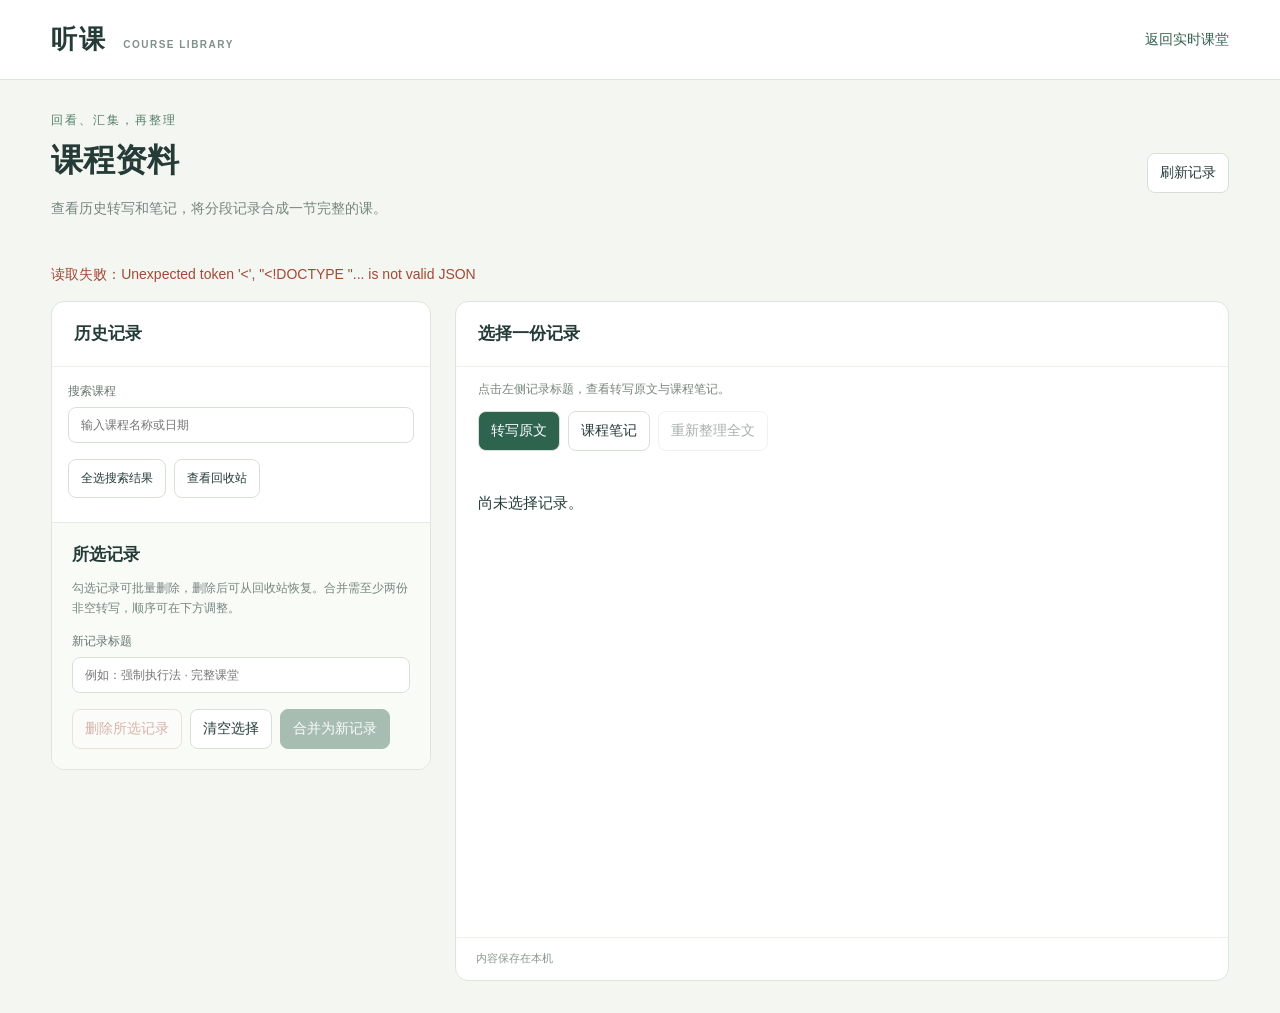
==== static/library.html @ 7feece9e "Initial release: local Chinese classroom transcription and structured notes" ====
<!doctype html>
<html lang="zh-CN"><head><meta charset="utf-8"><meta name="viewport" content="width=device-width,initial-scale=1"><title>课程资料 · 听课</title><link rel="stylesheet" href="/static/style.css"><link rel="stylesheet" href="/static/library.css"></head>
<body><header><div class="brand">听课<span>COURSE LIBRARY</span></div><a class="navlink" href="/">返回实时课堂</a></header>
<main><section class="intro"><div><div class="eyebrow">回看、汇集，再整理</div><h1>课程资料</h1><p>查看历史转写和笔记，将分段记录合成一节完整的课。</p></div><button id="refresh">刷新记录</button></section>
<div id="libraryMessage" role="status" aria-live="polite">正在读取本机记录…</div>
<div class="library-grid"><aside class="panel catalog"><div class="panelhead"><h2 id="listHeading">历史记录</h2><span id="recordCount"></span></div><label class="search">搜索课程<input id="search" type="search" placeholder="输入课程名称或日期"></label><div class="batch-tools"><button id="selectVisible">全选搜索结果</button><button id="trashView">查看回收站</button></div><div id="records" class="record-list"></div>
<section class="merge-box"><h2>所选记录</h2><p id="selectionHint">勾选记录可批量删除，删除后可从回收站恢复。合并需至少两份非空转写，顺序可在下方调整。</p><ol id="selected"></ol><label>新记录标题<input id="mergeTitle" maxlength="200" placeholder="例如：强制执行法 · 完整课堂"></label><div class="merge-actions"><button id="deleteSelected" class="danger" disabled>删除所选记录</button><button id="restoreSelected" hidden disabled>恢复所选记录</button><button id="clearSelection">清空选择</button><button id="merge" class="primary" disabled>合并为新记录</button></div></section></aside>
<article class="panel reader"><div class="panelhead"><h2 id="detailTitle">选择一份记录</h2><a id="download" hidden>导出 Markdown ↗</a></div><p id="detailMeta" class="detail-meta">点击左侧记录标题，查看转写原文与课程笔记。</p><div class="reader-tabs"><button id="transcriptTab" aria-pressed="true">转写原文</button><button id="notesTab" aria-pressed="false">课程笔记</button><button id="rewrite" disabled>重新整理全文</button></div><div id="detailBody" class="panelbody text">尚未选择记录。</div><footer id="detailFooter">内容保存在本机</footer></article></div></main>
<script src="/static/notes-renderer.js"></script><script src="/static/library.js"></script></body></html>
---- static/style.css ----
:root{font-family:"Segoe UI","Microsoft YaHei",sans-serif;color:#253b37;background:#f4f6f2;font-size:14px}*{box-sizing:border-box}body{margin:0}header{height:80px;border-bottom:1px solid #dde4dc;background:#fff;padding:0 4%;display:flex;align-items:center;justify-content:space-between}.brand{font-size:26px;font-weight:750;letter-spacing:2px}.brand span{font-size:10px;letter-spacing:1.5px;margin-left:16px;color:#81908a}.headright{display:flex;gap:18px;align-items:center}.pill{background:#edf2ec;padding:8px 13px;border-radius:30px;font-size:12px}main{max-width:1540px;margin:auto;padding:32px 4%}.intro{display:flex;align-items:center;justify-content:space-between;margin-bottom:28px}.eyebrow{font-size:12px;letter-spacing:2px;color:#567f65}h1{font-size:32px;margin:10px 0}p{color:#77867d;line-height:1.7}button,select,input{font:inherit;border:1px solid #d8e0d6;border-radius:8px;background:white;padding:10px 12px;color:inherit}button{cursor:pointer;white-space:nowrap}button:hover{background:#edf3ed}button:disabled{opacity:.4;cursor:default}.primary{background:#2e634d;color:#fff;border-color:#2e634d}.primary:hover{background:#244f3e}label{display:flex;flex-direction:column;gap:7px;font-size:12px;color:#67766d}.controls{display:flex;align-items:end;gap:12px;background:#e9eee6;border-radius:12px;padding:17px}.titlefield{flex:1;min-width:180px}#mic{max-width:210px}#message{padding:14px 2px;min-height:46px;color:#67806b;font-size:13px}#message.error{color:#a34935}.workspace{display:grid;grid-template-columns:1fr 1fr;gap:22px}.panel{background:white;border:1px solid #dfe5dc;border-radius:13px;overflow:hidden;display:flex;flex-direction:column;min-height:510px}.panelhead{display:flex;align-items:center;justify-content:space-between;padding:16px 22px;border-bottom:1px solid #edf0e9;min-height:65px}h2{font-size:17px;margin:0}.panelhead>span{font-size:12px;color:#7e8c82}.dot{display:inline-block;height:8px;width:8px;background:#b7c4b9;border-radius:100%;margin-right:10px}.dot.active{background:#d2694b;box-shadow:0 0 0 5px #f8eee9}.panelbody{padding:22px;flex:1;overflow:auto;max-height:57vh;min-height:330px}.text{white-space:pre-wrap;overflow-wrap:anywhere;font-size:15px;line-height:1.9}.partial{color:#9ca69e;line-height:1.9;margin-top:10px}.tags{display:flex;gap:8px;padding:15px 22px 0}.tags span{font-size:11px;background:#edf3e9;color:#557048;padding:5px 10px;border-radius:4px}footer{display:flex;justify-content:space-between;align-items:center;padding:12px 20px;border-top:1px solid #edf0e9;font-size:11px;color:#8a978d}footer button{padding:5px 10px;font-size:12px}.footnote{font-size:12px}dialog{border:1px solid #dfe5dc;border-radius:16px;padding:22px;width:520px;max-width:95vw;color:inherit}dialog::backdrop{background:#213b3266}dialog .panelhead{padding:0 0 14px}dialog label{margin:16px 0}dialog input{width:100%}.actions{display:flex;justify-content:end;gap:10px}.muted{font-size:12px}#settingsStatus{font-size:13px;color:#a34935}@media(max-width:760px){.controls{flex-wrap:wrap}.workspace{grid-template-columns:1fr}.intro{gap:15px}h1{font-size:25px}.brand span{display:none}.panelbody{max-height:450px}}@media(max-width:600px){.intro{display:block}main{padding:22px 4%}.titlefield{flex-basis:100%}.headright{gap:6px}.pill{font-size:10px}}
@media(min-width:761px) and (max-width:1150px){.controls{flex-wrap:wrap}.titlefield{flex-basis:40%}.panelhead{padding:14px}.panelbody{padding:16px}.tags{padding:12px 14px 0;gap:5px}.tags span{padding:5px 7px}}.notes-content{font-size:15px;line-height:1.85;overflow-wrap:anywhere;color:#30433b}.notes-content h1{font-size:23px;line-height:1.4;margin:0 0 18px}.notes-content h2{font-size:18px;line-height:1.5;margin:28px 0 10px;padding-bottom:7px;border-bottom:1px solid #e4ebe3}.notes-content h3,.notes-content h4{font-size:15px;margin:20px 0 8px}.notes-content p{color:inherit;margin:10px 0}.notes-content ul,.notes-content ol{padding-left:24px;margin:10px 0}.notes-content li{margin:6px 0}.notes-content strong{color:#244f3e}.notes-content blockquote{margin:14px 0;border-left:3px solid #91ad94;padding-left:14px;color:#687a6e}.notes-content code{background:#eef3ed;padding:2px 5px;border-radius:4px}.note-table{overflow-x:auto}.notes-content table{border-collapse:collapse;width:100%;font-size:13px;margin:14px 0}.notes-content th,.notes-content td{border:1px solid #dfe6dd;padding:8px 10px;text-align:left}.notes-content th{background:#f0f5ed}.notes-content hr{border:0;border-top:1px solid #e4ebe3;margin:22px 0}
.controls{flex-wrap:wrap}.controls .titlefield{flex-basis:260px}.controls>button{align-self:flex-end}

.speech-controls{display:flex;align-items:end;gap:12px;flex-wrap:wrap;padding:14px 4px 0}.speech-controls select{min-width:260px}.speech-controls>span{font-size:12px;color:#67806b;align-self:center;flex:1;min-width:220px}
.navlink{color:#315f4c;text-decoration:none;font-size:14px}.navlink:hover{text-decoration:underline}
---- static/library.css ----
.navlink{color:#315f4c;text-decoration:none;font-size:14px}.navlink:hover{text-decoration:underline}#libraryMessage{min-height:38px;line-height:1.6;color:#567f65}#libraryMessage.error{color:#a34935}.library-grid{display:grid;grid-template-columns:minmax(300px,380px) minmax(0,1fr);gap:24px;align-items:start}.catalog{min-height:0}.search{padding:16px}.record-list{max-height:360px;overflow:auto;padding:0 12px 12px}.record-row{display:flex;align-items:center;gap:10px;padding:8px;border-radius:8px;border:1px solid transparent}.record-row.active{background:#edf3e9;border-color:#bdcfba}.record-row input{width:18px;height:18px;flex-shrink:0}.record-open{border:0;background:transparent;text-align:left;white-space:normal;flex:1;min-width:0;padding:7px}.record-open strong,.record-open small{display:block;overflow-wrap:anywhere}.record-open small{color:#7e8c82;font-size:11px;margin-top:5px}.merge-box{padding:20px;border-top:1px solid #e4ebe3;background:#f9fbf7}.merge-box p{font-size:12px}.merge-box ol{padding-left:22px}.merge-box li{margin:12px 0}.picked-row{display:flex;align-items:center;gap:5px}.picked-row span{flex:1;overflow-wrap:anywhere;font-size:12px}.picked-row button{padding:5px 8px;font-size:12px}.merge-actions{display:flex;gap:8px;margin-top:16px;flex-wrap:wrap}.reader{min-width:0;min-height:680px}.reader .panelhead h2{overflow-wrap:anywhere}.reader .panelhead{gap:16px}.reader a{font-size:12px;color:#315f4c;white-space:nowrap}.detail-meta{padding:0 22px;font-size:12px;white-space:pre-wrap;overflow-wrap:anywhere}.reader-tabs{display:flex;gap:8px;padding:0 22px 16px;flex-wrap:wrap}.reader-tabs [aria-pressed=true]{background:#2e634d;color:white}.reader .panelbody{max-height:65vh;min-height:380px}.reader footer{line-height:1.6}.empty{padding:20px;color:#78887c;font-size:13px}@media(max-width:850px){.library-grid{grid-template-columns:1fr}.record-list{max-height:240px}.reader{min-height:500px}.reader .panelbody{max-height:60vh}}

.batch-tools{display:flex;gap:8px;padding:0 16px 12px;flex-wrap:wrap}.batch-tools button{font-size:12px}.danger{color:#a34935;border-color:#dbb8aa}.danger:hover{background:#fff0e9}
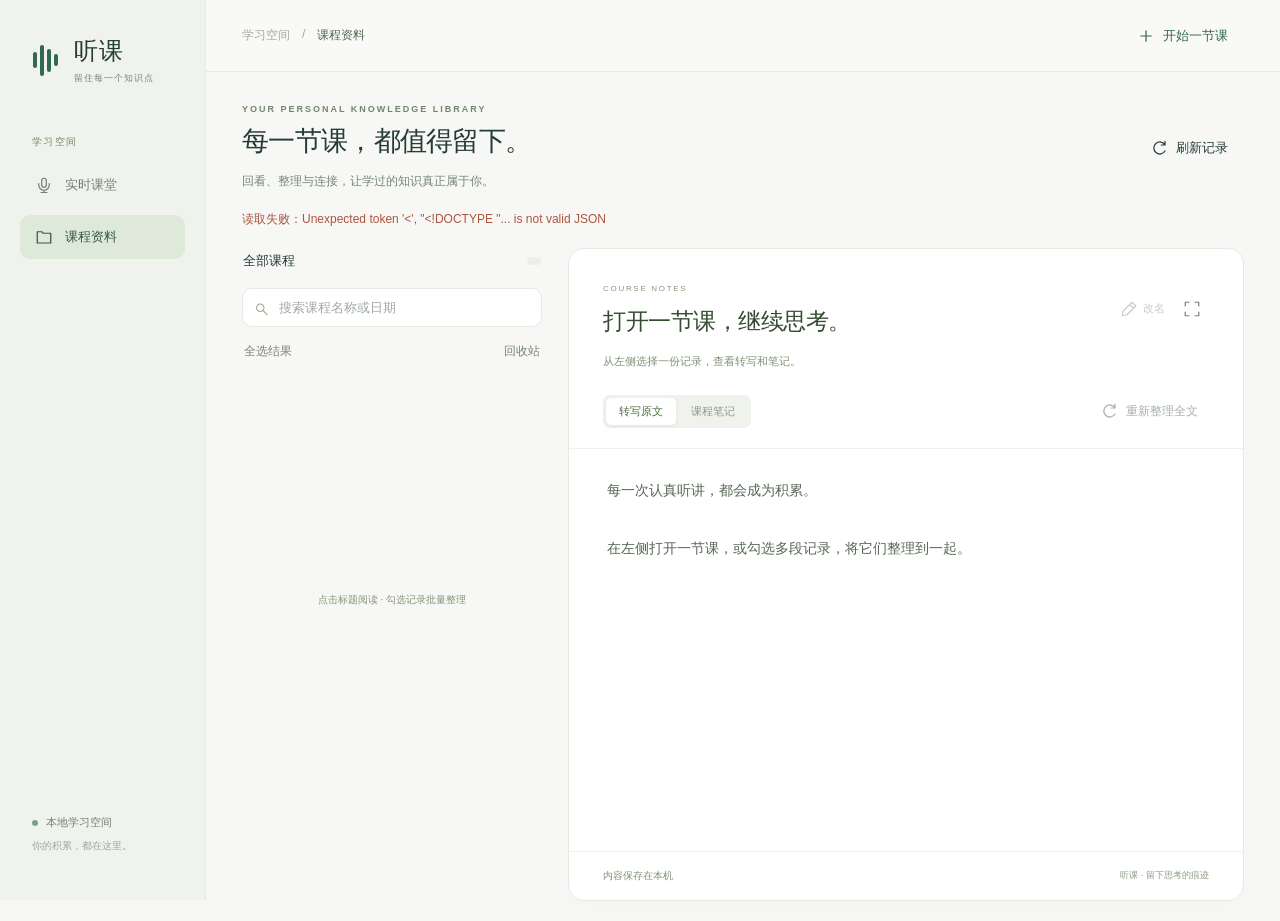
==== commit 1ae1c556: "Redesign classroom UI and add course renaming" ====
--- a/static/library.html
+++ b/static/library.html
@@ -1,9 +1,9 @@
-<!doctype html>
-<html lang="zh-CN"><head><meta charset="utf-8"><meta name="viewport" content="width=device-width,initial-scale=1"><title>课程资料 · 听课</title><link rel="stylesheet" href="/static/style.css"><link rel="stylesheet" href="/static/library.css"></head>
-<body><header><div class="brand">听课<span>COURSE LIBRARY</span></div><a class="navlink" href="/">返回实时课堂</a></header>
-<main><section class="intro"><div><div class="eyebrow">回看、汇集，再整理</div><h1>课程资料</h1><p>查看历史转写和笔记，将分段记录合成一节完整的课。</p></div><button id="refresh">刷新记录</button></section>
+<!doctype html><html lang="zh-CN"><head><meta charset="utf-8"><meta name="viewport" content="width=device-width,initial-scale=1"><meta name="theme-color" content="#f7f8f5"><title>课程资料 · 听课</title><link rel="stylesheet" href="/static/style.css"><link rel="stylesheet" href="/static/library.css"></head><body class="library-page"><aside class="sidebar"><a class="brand" href="/"><span class="brandmark"><i></i><i></i><i></i><i></i></span><span>听课<small>留住每一个知识点</small></span></a><div class="nav-caption">学习空间</div><nav aria-label="主导航"><a class="nav-item " href="/"><svg class="icon" viewBox="0 0 24 24" fill="none" stroke="currentColor" stroke-width="1.65" stroke-linecap="round" stroke-linejoin="round" aria-hidden="true"><rect x="9" y="3" width="6" height="12" rx="3"/><path d="M5 10v2a7 7 0 0 0 14 0v-2M12 19v3M8 22h8"/></svg>实时课堂</a><a class="nav-item active" href="/library"><svg class="icon" viewBox="0 0 24 24" fill="none" stroke="currentColor" stroke-width="1.65" stroke-linecap="round" stroke-linejoin="round" aria-hidden="true"><path d="M3 7V5h6l2 2h10v13H3z"/></svg>课程资料</a></nav><div class="sidebar-bottom"><span class="local-dot"></span> 本地学习空间<small>你的积累，都在这里。</small></div></aside><div class="app-shell"><header class="topbar"><div class="breadcrumb">学习空间 <span>/</span> <strong>课程资料</strong></div><a class="button quiet" href="/"><svg class="icon" viewBox="0 0 24 24" fill="none" stroke="currentColor" stroke-width="1.65" stroke-linecap="round" stroke-linejoin="round" aria-hidden="true"><path d="M12 5v14M5 12h14"/></svg>开始一节课</a></header><main>
+<section class="page-heading"><div><div class="eyebrow">YOUR PERSONAL KNOWLEDGE LIBRARY</div><h1>每一节课，都值得留下。</h1><p>回看、整理与连接，让学过的知识真正属于你。</p></div><button id="refresh" class="quiet"><svg class="icon" viewBox="0 0 24 24" fill="none" stroke="currentColor" stroke-width="1.65" stroke-linecap="round" stroke-linejoin="round" aria-hidden="true"><path d="M20 8a8 8 0 1 0 0 8M20 3v5h-5"/></svg>刷新记录</button></section>
 <div id="libraryMessage" role="status" aria-live="polite">正在读取本机记录…</div>
-<div class="library-grid"><aside class="panel catalog"><div class="panelhead"><h2 id="listHeading">历史记录</h2><span id="recordCount"></span></div><label class="search">搜索课程<input id="search" type="search" placeholder="输入课程名称或日期"></label><div class="batch-tools"><button id="selectVisible">全选搜索结果</button><button id="trashView">查看回收站</button></div><div id="records" class="record-list"></div>
-<section class="merge-box"><h2>所选记录</h2><p id="selectionHint">勾选记录可批量删除，删除后可从回收站恢复。合并需至少两份非空转写，顺序可在下方调整。</p><ol id="selected"></ol><label>新记录标题<input id="mergeTitle" maxlength="200" placeholder="例如：强制执行法 · 完整课堂"></label><div class="merge-actions"><button id="deleteSelected" class="danger" disabled>删除所选记录</button><button id="restoreSelected" hidden disabled>恢复所选记录</button><button id="clearSelection">清空选择</button><button id="merge" class="primary" disabled>合并为新记录</button></div></section></aside>
-<article class="panel reader"><div class="panelhead"><h2 id="detailTitle">选择一份记录</h2><a id="download" hidden>导出 Markdown ↗</a></div><p id="detailMeta" class="detail-meta">点击左侧记录标题，查看转写原文与课程笔记。</p><div class="reader-tabs"><button id="transcriptTab" aria-pressed="true">转写原文</button><button id="notesTab" aria-pressed="false">课程笔记</button><button id="rewrite" disabled>重新整理全文</button></div><div id="detailBody" class="panelbody text">尚未选择记录。</div><footer id="detailFooter">内容保存在本机</footer></article></div></main>
-<script src="/static/notes-renderer.js"></script><script src="/static/library.js"></script></body></html>
+<div class="library-grid"><aside class="catalog"><div class="catalog-heading"><h2 id="listHeading">全部课程</h2><span id="recordCount" class="count-badge"></span></div><label class="search"><span class="sr-only">搜索课程</span><svg class="icon" viewBox="0 0 24 24" fill="none" stroke="currentColor" stroke-width="1.65" stroke-linecap="round" stroke-linejoin="round" aria-hidden="true"><circle cx="10" cy="10" r="6"/><path d="m15 15 6 6"/></svg><input id="search" type="search" placeholder="搜索课程名称或日期"></label><div class="batch-tools"><button id="selectVisible" class="text-button">全选结果</button><button id="trashView" class="text-button">回收站</button></div><div id="records" class="record-list"></div><div class="catalog-tip">点击标题阅读 · 勾选记录批量整理</div>
+<section class="merge-box" id="selectionPanel" hidden><div class="selection-heading"><h2 id="selectionCount">已选记录</h2><button id="clearSelection" class="text-button">取消选择</button></div><p id="selectionHint">选择多份转写后，可以合并为一节完整的课。</p><div class="merge-actions"><button id="deleteSelected" class="danger" disabled>移入回收站</button><button id="restoreSelected" class="primary" hidden disabled>恢复所选</button></div><details id="mergeOptions"><summary>合并为一节课 <span>调整顺序与名称</span></summary><ol id="selected"></ol><label>合并后的课程名称<input id="mergeTitle" maxlength="200" placeholder="为完整的课程起个名字"></label><button id="merge" class="primary full-width" disabled>合并为新记录</button></details></section></aside>
+<article class="panel reader"><div class="reader-titlebar"><div><span class="reader-eyebrow">COURSE NOTES</span><h2 id="detailTitle">打开一节课，继续思考。</h2></div><div class="reader-actions"><button id="rename" class="icon-button with-label" title="修改课程名称" aria-label="修改名称" disabled><svg class="icon" viewBox="0 0 24 24" fill="none" stroke="currentColor" stroke-width="1.65" stroke-linecap="round" stroke-linejoin="round" aria-hidden="true"><path d="m16 3 5 5-12 12-6 1 1-6zM13 6l5 5"/></svg><span>改名</span></button><button id="focusView" class="icon-button" title="专注阅读" aria-label="专注阅读"><svg class="icon" viewBox="0 0 24 24" fill="none" stroke="currentColor" stroke-width="1.65" stroke-linecap="round" stroke-linejoin="round" aria-hidden="true"><path d="M8 3H3v5m13-5h5v5M3 16v5h5m13-5v5h-5"/></svg></button><a id="download" class="icon-button" aria-label="导出 Markdown" title="导出 Markdown" hidden><svg class="icon" viewBox="0 0 24 24" fill="none" stroke="currentColor" stroke-width="1.65" stroke-linecap="round" stroke-linejoin="round" aria-hidden="true"><path d="M12 3v12m-5-5 5 5 5-5M4 16v5h16v-5"/></svg></a></div></div><p id="detailMeta" class="detail-meta">从左侧选择一份记录，查看转写和笔记。</p><div class="reader-toolbar"><div class="reader-tabs" aria-label="阅读内容"><button id="transcriptTab" aria-pressed="true">转写原文</button><button id="notesTab" aria-pressed="false">课程笔记</button></div><button id="rewrite" class="quiet small" disabled><svg class="icon" viewBox="0 0 24 24" fill="none" stroke="currentColor" stroke-width="1.65" stroke-linecap="round" stroke-linejoin="round" aria-hidden="true"><path d="M20 8a8 8 0 1 0 0 8M20 3v5h-5"/></svg>重新整理全文</button></div><div id="detailBody" class="panelbody text">每一次认真听讲，都会成为积累。
+
+在左侧打开一节课，或勾选多段记录，将它们整理到一起。</div><footer><span id="detailFooter">内容保存在本机</span><span class="reader-footer-mark">听课 · 留下思考的痕迹</span></footer></article></div></main></div><dialog id="renameDialog"><form id="renameForm"><h2>修改课程名称</h2><label>课程名称<input id="renameTitle" maxlength="200" required autocomplete="off"></label><p id="renameMessage" role="status"></p><div class="actions"><button id="cancelRename" type="button">取消</button><button id="saveRename" class="primary" type="submit">保存名称</button></div></form></dialog>
+<script src="/static/notes-renderer.js"></script><script src="/static/library.js"></script><script src="/static/ui.js"></script></body></html>
--- a/static/style.css
+++ b/static/style.css
@@ -1,6 +1,4 @@
-:root{font-family:"Segoe UI","Microsoft YaHei",sans-serif;color:#253b37;background:#f4f6f2;font-size:14px}*{box-sizing:border-box}body{margin:0}header{height:80px;border-bottom:1px solid #dde4dc;background:#fff;padding:0 4%;display:flex;align-items:center;justify-content:space-between}.brand{font-size:26px;font-weight:750;letter-spacing:2px}.brand span{font-size:10px;letter-spacing:1.5px;margin-left:16px;color:#81908a}.headright{display:flex;gap:18px;align-items:center}.pill{background:#edf2ec;padding:8px 13px;border-radius:30px;font-size:12px}main{max-width:1540px;margin:auto;padding:32px 4%}.intro{display:flex;align-items:center;justify-content:space-between;margin-bottom:28px}.eyebrow{font-size:12px;letter-spacing:2px;color:#567f65}h1{font-size:32px;margin:10px 0}p{color:#77867d;line-height:1.7}button,select,input{font:inherit;border:1px solid #d8e0d6;border-radius:8px;background:white;padding:10px 12px;color:inherit}button{cursor:pointer;white-space:nowrap}button:hover{background:#edf3ed}button:disabled{opacity:.4;cursor:default}.primary{background:#2e634d;color:#fff;border-color:#2e634d}.primary:hover{background:#244f3e}label{display:flex;flex-direction:column;gap:7px;font-size:12px;color:#67766d}.controls{display:flex;align-items:end;gap:12px;background:#e9eee6;border-radius:12px;padding:17px}.titlefield{flex:1;min-width:180px}#mic{max-width:210px}#message{padding:14px 2px;min-height:46px;color:#67806b;font-size:13px}#message.error{color:#a34935}.workspace{display:grid;grid-template-columns:1fr 1fr;gap:22px}.panel{background:white;border:1px solid #dfe5dc;border-radius:13px;overflow:hidden;display:flex;flex-direction:column;min-height:510px}.panelhead{display:flex;align-items:center;justify-content:space-between;padding:16px 22px;border-bottom:1px solid #edf0e9;min-height:65px}h2{font-size:17px;margin:0}.panelhead>span{font-size:12px;color:#7e8c82}.dot{display:inline-block;height:8px;width:8px;background:#b7c4b9;border-radius:100%;margin-right:10px}.dot.active{background:#d2694b;box-shadow:0 0 0 5px #f8eee9}.panelbody{padding:22px;flex:1;overflow:auto;max-height:57vh;min-height:330px}.text{white-space:pre-wrap;overflow-wrap:anywhere;font-size:15px;line-height:1.9}.partial{color:#9ca69e;line-height:1.9;margin-top:10px}.tags{display:flex;gap:8px;padding:15px 22px 0}.tags span{font-size:11px;background:#edf3e9;color:#557048;padding:5px 10px;border-radius:4px}footer{display:flex;justify-content:space-between;align-items:center;padding:12px 20px;border-top:1px solid #edf0e9;font-size:11px;color:#8a978d}footer button{padding:5px 10px;font-size:12px}.footnote{font-size:12px}dialog{border:1px solid #dfe5dc;border-radius:16px;padding:22px;width:520px;max-width:95vw;color:inherit}dialog::backdrop{background:#213b3266}dialog .panelhead{padding:0 0 14px}dialog label{margin:16px 0}dialog input{width:100%}.actions{display:flex;justify-content:end;gap:10px}.muted{font-size:12px}#settingsStatus{font-size:13px;color:#a34935}@media(max-width:760px){.controls{flex-wrap:wrap}.workspace{grid-template-columns:1fr}.intro{gap:15px}h1{font-size:25px}.brand span{display:none}.panelbody{max-height:450px}}@media(max-width:600px){.intro{display:block}main{padding:22px 4%}.titlefield{flex-basis:100%}.headright{gap:6px}.pill{font-size:10px}}
-@media(min-width:761px) and (max-width:1150px){.controls{flex-wrap:wrap}.titlefield{flex-basis:40%}.panelhead{padding:14px}.panelbody{padding:16px}.tags{padding:12px 14px 0;gap:5px}.tags span{padding:5px 7px}}.notes-content{font-size:15px;line-height:1.85;overflow-wrap:anywhere;color:#30433b}.notes-content h1{font-size:23px;line-height:1.4;margin:0 0 18px}.notes-content h2{font-size:18px;line-height:1.5;margin:28px 0 10px;padding-bottom:7px;border-bottom:1px solid #e4ebe3}.notes-content h3,.notes-content h4{font-size:15px;margin:20px 0 8px}.notes-content p{color:inherit;margin:10px 0}.notes-content ul,.notes-content ol{padding-left:24px;margin:10px 0}.notes-content li{margin:6px 0}.notes-content strong{color:#244f3e}.notes-content blockquote{margin:14px 0;border-left:3px solid #91ad94;padding-left:14px;color:#687a6e}.notes-content code{background:#eef3ed;padding:2px 5px;border-radius:4px}.note-table{overflow-x:auto}.notes-content table{border-collapse:collapse;width:100%;font-size:13px;margin:14px 0}.notes-content th,.notes-content td{border:1px solid #dfe6dd;padding:8px 10px;text-align:left}.notes-content th{background:#f0f5ed}.notes-content hr{border:0;border-top:1px solid #e4ebe3;margin:22px 0}
-.controls{flex-wrap:wrap}.controls .titlefield{flex-basis:260px}.controls>button{align-self:flex-end}
+:root{--bg:#f7f8f5;--paper:#fff;--ink:#253b35;--muted:#77857d;--line:#e5eae3;--green:#326753;--soft:#edf3ec;--radius:16px;font-family:"Segoe UI","Microsoft YaHei",sans-serif;color:var(--ink);background:var(--bg);font-size:14px;font-synthesis:none}*{box-sizing:border-box}body{margin:0}button,input,select{font:inherit;color:inherit}button,a,input,select,summary{-webkit-tap-highlight-color:transparent}button,.button{display:inline-flex;align-items:center;justify-content:center;gap:8px;border:1px solid var(--line);border-radius:9px;background:white;padding:10px 15px;font-size:13px;font-weight:500;cursor:pointer;text-decoration:none;white-space:nowrap;transition:background .15s,border-color .15s,box-shadow .15s}button:hover,.button:hover{background:var(--soft);border-color:#c9d7c9}button:disabled{opacity:.4;cursor:not-allowed}button:focus-visible,a:focus-visible,summary:focus-visible{outline:3px solid #98bca5;outline-offset:3px}input:focus,select:focus{outline:2px solid #a5c2ae;outline-offset:1px;border-color:#a5c2ae}input,select{border:1px solid var(--line);border-radius:8px;background:#fff;padding:10px 12px;min-width:0;max-width:100%;font-size:13px}input::placeholder{color:#a1aaa3}label{display:flex;flex-direction:column;gap:8px;font-size:12px;color:var(--muted)}a{color:var(--green)}[hidden]{display:none!important}.icon{width:18px;height:18px;flex-shrink:0;vertical-align:middle}.primary{background:var(--green);color:white;border-color:var(--green);box-shadow:0 3px 7px #32675313}.primary:hover{background:#245340;border-color:#245340}.quiet{background:transparent;border-color:transparent}.quiet:hover{border-color:var(--line);background:#f2f5ef}.text-button{padding:5px 0;border:0;background:transparent;font-size:12px;color:var(--muted)}.text-button:hover{background:transparent;color:var(--green)}.small{font-size:12px;padding:7px 10px}.icon-button{width:34px;height:34px;display:inline-flex;align-items:center;justify-content:center;border-radius:8px;border:1px solid transparent;background:transparent;color:var(--muted);padding:7px}.icon-button:hover{background:var(--soft);color:var(--green)}.danger{color:#aa5a46;border-color:#ead9d2;background:#fff}.danger:hover{background:#fff2ec}.full-width{width:100%}.sr-only{position:absolute;width:1px;height:1px;overflow:hidden;clip:rect(0,0,0,0);white-space:nowrap}h1,h2,h3,p{margin-top:0}h1{font-size:27px;font-weight:650;letter-spacing:-.7px;margin:9px 0 10px;line-height:1.4}h2{font-size:15px;font-weight:600;margin:0}p{color:var(--muted);line-height:1.8}.sidebar{position:fixed;left:0;top:0;bottom:0;width:206px;border-right:1px solid var(--line);background:#f0f3ed;padding:35px 20px;display:flex;flex-direction:column;z-index:10}.brand{display:flex;gap:11px;align-items:center;text-decoration:none;color:var(--ink);font-size:24px;font-weight:700;letter-spacing:1px;padding-left:7px}.brand small{display:block;font-size:9px;font-weight:400;letter-spacing:1px;color:var(--muted);margin-top:5px}.brandmark{display:flex;align-items:center;justify-content:center;gap:3px;width:36px;height:42px}.brandmark i{display:block;background:var(--green);border-radius:3px;width:4px;height:16px}.brandmark i:nth-child(2){height:31px}.brandmark i:nth-child(3){height:23px}.brandmark i:nth-child(4){height:12px}.nav-caption{font-size:10px;color:#97a18f;letter-spacing:1.3px;margin:50px 12px 14px}.sidebar nav{display:grid;gap:8px}.nav-item{display:flex;align-items:center;gap:12px;padding:13px 15px;color:#738074;border-radius:10px;text-decoration:none;font-size:13px}.nav-item:hover{background:#e5ecdf}.nav-item.active{background:#dfe9da;color:#315941;font-weight:600}.sidebar-bottom{margin-top:auto;font-size:11px;color:#71816d;padding:12px}.sidebar-bottom small{display:block;margin-top:9px;font-size:10px;color:#9da798}.local-dot{display:inline-block;width:6px;height:6px;border-radius:50%;background:#78a381;margin-right:5px}.app-shell{margin-left:206px}.topbar{height:72px;border-bottom:1px solid var(--line);display:flex;align-items:center;justify-content:space-between;padding:0 36px;gap:16px;background:#f9faf7}.breadcrumb{display:flex;gap:12px;color:#a0a99f;font-size:12px;white-space:nowrap}.breadcrumb strong{font-weight:500;color:#52654f}.headright{display:flex;align-items:center;gap:16px}.pill{font-size:10px;color:#6d806b;background:#edf2e8;border:1px solid #e3eadb;border-radius:99px;padding:7px 11px;white-space:nowrap}main{max-width:1720px;margin:auto;padding:32px 36px 20px}.page-heading{display:flex;align-items:center;justify-content:space-between;gap:20px;margin-bottom:27px}.page-heading p{font-size:12px;margin:0}.eyebrow{font-size:9px;letter-spacing:2px;font-weight:600;color:#92a18c}.history-field{width:230px;flex-shrink:0}.history-field span{font-size:10px}.record-console{border:1px solid var(--line);border-radius:var(--radius);background:white;overflow:hidden;box-shadow:0 3px 14px #233c271f}.session-row{display:flex;align-items:center;gap:28px;padding:18px 22px}.titlefield{flex:1}.titlefield>span{font-size:10px;letter-spacing:1px}.titlefield input{border:0;padding:0;font-size:17px;background:transparent;width:100%;height:27px}.titlefield input:focus{outline-offset:5px}.record-actions{display:flex;gap:10px;align-items:center}.record-actions #pause:disabled,.record-actions #stop:disabled,.record-actions #resume:disabled{display:none}.record-actions #start:disabled{display:none}.record-settings{border-top:1px solid #f0f2ed;background:#fcfdfa}.record-settings summary{display:flex;align-items:center;gap:8px;padding:12px 22px;cursor:pointer;font-size:11px;color:#758770;list-style:none}.record-settings summary::after{content:'⌄';margin-left:auto;font-size:15px}.record-settings[open] summary::after{content:'⌃'}.record-settings summary::-webkit-details-marker{display:none}.record-settings summary .icon{width:14px;height:14px}.summary-hint{font-size:10px;color:#a4afa0;margin-left:8px}.settings-grid{display:grid;grid-template-columns:1.1fr .6fr 1.5fr;gap:18px;padding:7px 22px 20px}.input-pair{display:flex;gap:6px;min-width:0}.input-pair select{flex:1;min-width:0;width:100%}.input-pair button{padding:8px 10px}.settings-grid label{min-width:0;font-size:11px}.settings-grid #speechStatus{grid-column:1/-1;font-size:11px;color:var(--muted)}.status-row{display:flex;align-items:center;justify-content:space-between;gap:18px;margin:15px 2px}.status-row>#message{flex:1}.status-row button{flex-shrink:0}#message,#libraryMessage{font-size:11px;color:#6c826c;line-height:1.7;overflow-wrap:anywhere}.error{color:#ac5541!important}.workspace{display:grid;grid-template-columns:minmax(0,.9fr) minmax(0,1.1fr);gap:20px}.panel{border:1px solid var(--line);border-radius:var(--radius);background:var(--paper);overflow:hidden;display:flex;flex-direction:column;min-width:0;box-shadow:0 2px 3px #173e2403}.panelhead{display:flex;align-items:center;justify-content:space-between;gap:15px;padding:20px 24px;border-bottom:1px solid #f0f2ed;min-height:68px}.panelhead h2{display:flex;align-items:center;gap:9px;flex-wrap:wrap}.panelhead h2 .icon{width:17px;color:#709471}.panelhead>span{font-size:10px;color:#8d9b8a}.dot{width:7px;height:7px;background:#b3c0ad;border-radius:50%;display:inline-block;flex-shrink:0}.dot.active{background:#c97659;box-shadow:0 0 0 4px #fbede7}.tiny-badge{font-size:9px;color:#83a07a;border:1px solid #e7eedf;border-radius:4px;padding:3px 5px;font-weight:400}.panelbody{padding:25px 28px;overflow:auto;min-height:340px;flex:1;max-height:calc(100dvh - 435px);scrollbar-width:thin;scrollbar-color:#d6dfd1 transparent;scroll-behavior:smooth}.transcript-panel .panelbody{background:#fdfefb}.text{white-space:pre-wrap;overflow-wrap:anywhere;font-size:14px;line-height:2;color:#586657}.partial{margin-top:12px;color:#a4afa0;line-height:1.9;font-size:13px}.note-hint{font-size:10px;color:#9ba793;padding:14px 25px 0}.notes-content{color:#455743;font-size:14px;line-height:1.95;overflow-wrap:anywhere}.notes-content h1{font-size:23px;line-height:1.5;margin:0 0 22px;color:#28442d}.notes-content h2{font-size:17px;margin:28px 0 12px;line-height:1.7;color:#355a37}.notes-content h3,.notes-content h4{font-size:15px;margin:22px 0 10px}.notes-content p{color:inherit;margin:10px 0}.notes-content ul,.notes-content ol{padding-left:23px;margin:12px 0}.notes-content li{margin:7px 0}.notes-content strong{color:#355a37}.notes-content blockquote{border-left:3px solid #b2c7a4;padding:8px 15px;margin:16px 0;background:#f7f9f3;color:#7a8b71}.notes-content code{background:#edf2e8;padding:2px 5px;border-radius:4px}.note-table{overflow-x:auto}.notes-content table{border-collapse:collapse;width:100%;font-size:12px}.notes-content th,.notes-content td{border:1px solid var(--line);padding:8px 12px;text-align:left}.notes-content th{background:#f6f8f1}.notes-content hr{border:0;border-top:1px solid var(--line);margin:24px 0}footer{padding:13px 23px;border-top:1px solid #f0f2ed;display:flex;align-items:center;justify-content:space-between;gap:12px;font-size:10px;color:#97a18f;min-height:49px}.footnote{text-align:center;font-size:10px;color:#a0aa99;margin:18px 0 0;line-height:1.8}dialog{border:1px solid var(--line);border-radius:18px;padding:30px;width:500px;max-width:calc(100vw - 30px);color:var(--ink);box-shadow:0 24px 90px #19382a26}dialog::backdrop{background:#243a3140;backdrop-filter:blur(4px)}dialog .panelhead{padding:0 0 18px;border-bottom:1px solid var(--line)}dialog h2{font-size:20px}dialog p{font-size:12px}dialog label{margin:20px 0}dialog input{width:100%}.actions{display:flex;justify-content:flex-end;gap:10px;margin-top:24px}#settingsStatus,#renameMessage{font-size:12px;color:#a35944}.focus-view .sidebar{display:none}.focus-view .app-shell{margin-left:0}.focus-view .workspace{grid-template-columns:1fr}.focus-view .transcript-panel{display:none}.focus-view .notes-panel{max-width:1020px;width:100%;margin:auto}.focus-view .notes-panel .panelbody{padding:32px 60px}::selection{background:#d9e7cd}summary:focus-visible{border-radius:6px}@media(min-width:1600px){.panelbody{padding:32px 38px;min-height:430px}.text,.notes-content{font-size:15px}.sidebar{width:226px}.app-shell{margin-left:226px}main{padding:38px 46px 22px}.topbar{padding:0 46px}}@media(max-width:1100px){.sidebar{width:172px;padding:30px 13px}.app-shell{margin-left:172px}.brand{font-size:22px}.brand small{font-size:8px}.topbar{padding:0 24px}main{padding:25px 24px}.page-heading{align-items:flex-start}.history-field{width:190px}.headright{gap:5px}.settings-grid{grid-template-columns:1fr 1fr}.model-field{grid-column:1/-1}.session-row{gap:18px}.record-actions{gap:6px}.record-actions button{padding:10px}.panelhead{padding:17px}.panelbody{padding:22px;min-height:340px}.panelhead{flex-wrap:wrap}.summary-hint{display:none}h1{font-size:24px}}@media(max-width:800px){.sidebar{position:static;width:auto;padding:12px 20px;flex-direction:row;align-items:center;justify-content:space-between;border-right:0;border-bottom:1px solid var(--line)}.sidebar nav{display:flex;gap:3px}.nav-item{padding:10px;gap:7px;font-size:12px}.brand{font-size:20px;padding:0}.brand small,.nav-caption,.sidebar-bottom{display:none}.brandmark{width:23px;height:30px;transform:scale(.8)}.app-shell{margin-left:0}.topbar{height:55px;padding:0 20px}.breadcrumb{font-size:10px;gap:8px}.pill{font-size:9px;padding:5px 7px}.topbar #settingsBtn{font-size:11px;padding:6px}.topbar #settingsBtn .icon{display:none}main{padding:24px 20px}.page-heading{gap:12px}.page-heading h1{font-size:23px}.eyebrow{font-size:8px;letter-spacing:1px}.history-field{width:160px}.session-row{flex-wrap:wrap}.titlefield{flex-basis:100%}.record-actions{width:100%}.record-actions .primary{flex:1}.workspace{grid-template-columns:1fr}.panelbody{min-height:270px;max-height:60dvh}.focus-view .notes-panel .panelbody{padding:25px}.footnote{font-size:9px}.panelhead{flex-wrap:nowrap}}@media(max-width:480px){main{padding:20px 14px}.page-heading{flex-direction:column;align-items:stretch;margin-bottom:20px}.history-field{width:100%}.history-field span{display:none}.page-heading p{font-size:11px}.topbar{padding:0 14px}.breadcrumb{display:none}.topbar .headright{width:100%;justify-content:space-between}.session-row{padding:17px}.settings-grid{grid-template-columns:1fr;padding:10px 17px 17px}.model-field{grid-column:auto}.status-row{align-items:flex-start}.status-row #focusView{font-size:0;gap:0}.status-row #focusView .icon{width:17px}.record-settings summary{padding:12px 17px}.panelhead{padding:15px 18px}.panelbody{padding:22px}.tiny-badge{display:none}.sidebar{padding:10px 14px}.nav-item{padding:8px}.sidebar .nav-item .icon{width:16px}.brandmark{display:none}.focus-view .sidebar{display:none}}@media(prefers-reduced-motion:reduce){*{scroll-behavior:auto!important;transition:none!important}}
 
-.speech-controls{display:flex;align-items:end;gap:12px;flex-wrap:wrap;padding:14px 4px 0}.speech-controls select{min-width:260px}.speech-controls>span{font-size:12px;color:#67806b;align-self:center;flex:1;min-width:220px}
-.navlink{color:#315f4c;text-decoration:none;font-size:14px}.navlink:hover{text-decoration:underline}
+.eyebrow{color:#73866b}.nav-caption{color:#74876a}.pill{font-size:11px}.panelhead>span{font-size:11px;color:#75896e}.note-hint{color:#809576}footer{color:#7f9177}.footnote{color:#83937c}.history-field span{font-size:11px}.summary-hint{color:#839578}.record-settings summary{font-size:12px}#message,#libraryMessage{font-size:12px}
+.live-page.focus-view #focusView{font-size:12px}
--- a/static/library.css
+++ b/static/library.css
@@ -1,3 +1,4 @@
-.navlink{color:#315f4c;text-decoration:none;font-size:14px}.navlink:hover{text-decoration:underline}#libraryMessage{min-height:38px;line-height:1.6;color:#567f65}#libraryMessage.error{color:#a34935}.library-grid{display:grid;grid-template-columns:minmax(300px,380px) minmax(0,1fr);gap:24px;align-items:start}.catalog{min-height:0}.search{padding:16px}.record-list{max-height:360px;overflow:auto;padding:0 12px 12px}.record-row{display:flex;align-items:center;gap:10px;padding:8px;border-radius:8px;border:1px solid transparent}.record-row.active{background:#edf3e9;border-color:#bdcfba}.record-row input{width:18px;height:18px;flex-shrink:0}.record-open{border:0;background:transparent;text-align:left;white-space:normal;flex:1;min-width:0;padding:7px}.record-open strong,.record-open small{display:block;overflow-wrap:anywhere}.record-open small{color:#7e8c82;font-size:11px;margin-top:5px}.merge-box{padding:20px;border-top:1px solid #e4ebe3;background:#f9fbf7}.merge-box p{font-size:12px}.merge-box ol{padding-left:22px}.merge-box li{margin:12px 0}.picked-row{display:flex;align-items:center;gap:5px}.picked-row span{flex:1;overflow-wrap:anywhere;font-size:12px}.picked-row button{padding:5px 8px;font-size:12px}.merge-actions{display:flex;gap:8px;margin-top:16px;flex-wrap:wrap}.reader{min-width:0;min-height:680px}.reader .panelhead h2{overflow-wrap:anywhere}.reader .panelhead{gap:16px}.reader a{font-size:12px;color:#315f4c;white-space:nowrap}.detail-meta{padding:0 22px;font-size:12px;white-space:pre-wrap;overflow-wrap:anywhere}.reader-tabs{display:flex;gap:8px;padding:0 22px 16px;flex-wrap:wrap}.reader-tabs [aria-pressed=true]{background:#2e634d;color:white}.reader .panelbody{max-height:65vh;min-height:380px}.reader footer{line-height:1.6}.empty{padding:20px;color:#78887c;font-size:13px}@media(max-width:850px){.library-grid{grid-template-columns:1fr}.record-list{max-height:240px}.reader{min-height:500px}.reader .panelbody{max-height:60vh}}
+#libraryMessage{margin:-10px 0 18px;min-height:20px}.library-grid{display:grid;grid-template-columns:300px minmax(0,1fr);gap:26px;align-items:start}.catalog{min-width:0}.catalog-heading{display:flex;justify-content:space-between;align-items:center;padding:4px 1px 18px}.catalog-heading h2{font-size:13px}.count-badge{background:#eaf0e4;color:#7f9476;border-radius:5px;font-size:10px;padding:4px 7px}.search{position:relative;display:block}.search .icon{position:absolute;left:12px;top:12px;width:15px;color:#9aa992}.search input{padding:11px 12px 11px 36px;width:100%;background:white;font-size:12px;border-radius:10px}.batch-tools{display:flex;justify-content:space-between;margin:11px 2px 12px}.batch-tools button{font-size:10px}.record-list{max-height:calc(100dvh - 392px);min-height:200px;overflow-y:auto;scrollbar-width:thin;scrollbar-color:#d4decd transparent;padding-right:3px}.record-row{display:flex;align-items:center;gap:8px;padding:12px 11px;margin-bottom:7px;border:1px solid transparent;border-radius:11px;transition:background .15s}.record-row:hover{background:#f0f3eb}.record-row.active{background:#e8f0e1;border-color:#d8e5ce}.record-row input{accent-color:#47764f;width:14px;height:14px;margin:0;flex-shrink:0;cursor:pointer}.record-open{padding:0;border:0;background:transparent;text-align:left;flex:1;min-width:0;display:block;white-space:normal;box-shadow:none}.record-open:hover{background:transparent}.record-open strong{display:block;font-size:12px;font-weight:550;line-height:1.65;overflow-wrap:anywhere;color:#4d6244}.record-open small{display:block;font-size:9px;color:#99a58d;margin-top:6px;line-height:1.6}.catalog-tip{font-size:9px;color:#a4ae9b;text-align:center;margin:16px 0}.merge-box{border:1px solid #d9e5ce;background:#f3f7ed;padding:15px;border-radius:12px;margin-top:12px}.selection-heading{display:flex;align-items:center;justify-content:space-between}.selection-heading h2{font-size:12px}.merge-box p{font-size:10px;line-height:1.8;margin:10px 0}.merge-actions{display:flex;gap:8px}.merge-actions button{font-size:11px;padding:8px 10px;width:100%}.merge-box details{border-top:1px solid #dee8d4;margin-top:14px;padding-top:12px}.merge-box summary{font-size:12px;cursor:pointer;color:#557846;line-height:1.8}.merge-box summary span{font-size:9px;color:#96a58a;display:block;margin-left:16px}.merge-box ol{padding-left:19px;margin:14px 0}.merge-box li{margin:9px 0;font-size:10px;color:#85977b}.picked-row{display:flex;gap:4px;flex-wrap:wrap}.picked-row span{width:100%;font-size:10px;line-height:1.7;color:#718569;overflow-wrap:anywhere}.picked-row button{padding:2px 6px;font-size:9px;border-radius:4px;background:transparent}.merge-box label{font-size:10px}.merge-box input{font-size:11px;width:100%;background:white}.merge-box .full-width{margin-top:12px;font-size:12px}.reader{min-height:calc(100dvh - 247px);box-shadow:0 5px 20px #27452204}.reader-titlebar{display:flex;justify-content:space-between;align-items:center;gap:15px;padding:29px 34px 0}.reader-titlebar>div:first-child{min-width:0}.reader-eyebrow{color:#a9b29f;letter-spacing:1.7px;font-size:8px}.reader-titlebar h2{font-size:23px;line-height:1.6;color:#334b30;margin-top:9px;overflow-wrap:anywhere;font-weight:600;letter-spacing:-.5px}.reader-actions{display:flex;gap:2px;flex-shrink:0}.detail-meta{margin:11px 34px 23px;color:#9ba792;font-size:10px;white-space:pre-wrap;overflow-wrap:anywhere;line-height:1.9}.reader-toolbar{display:flex;align-items:center;justify-content:space-between;gap:12px;padding:0 34px 20px;border-bottom:1px solid #f0f3eb}.reader-tabs{display:inline-flex;padding:3px;gap:2px;border-radius:7px;background:#f0f3ec}.reader-tabs button{border:0;border-radius:5px;background:transparent;padding:6px 13px;color:#8c9a82;font-size:11px;font-weight:400}.reader-tabs [aria-pressed=true]{background:#fff;color:#4e7041;box-shadow:0 1px 4px #3d542317;font-weight:500}.reader .panelbody{padding:27px 38px;min-height:340px;max-height:calc(100dvh - 480px);font-size:14px;line-height:2.05}.reader footer{padding:14px 34px}.reader-footer-mark{font-size:9px;color:#b1b9a9;white-space:nowrap}.empty{font-size:11px;padding:30px 12px;text-align:center;color:#9ca890}.focus-view .library-grid{grid-template-columns:1fr;max-width:1060px;margin:auto}.focus-view .catalog{display:none}.focus-view .reader .panelbody{padding:32px 70px}.focus-view .reader-titlebar{padding-left:70px;padding-right:70px}.focus-view .detail-meta{margin-left:70px;margin-right:70px}.focus-view .reader-toolbar{padding-left:70px;padding-right:70px}@media(min-width:1600px){.library-grid{grid-template-columns:340px minmax(0,1fr);gap:32px}.record-open strong{font-size:14px}.record-open small{font-size:11px}.record-row{padding:16px 14px}.reader-titlebar{padding:35px 48px 0}.detail-meta{margin-left:48px;margin-right:48px}.reader-toolbar{padding-left:48px;padding-right:48px}.reader .panelbody{padding:32px 48px;font-size:15px;min-height:420px}}@media(max-width:1100px){.library-grid{grid-template-columns:245px minmax(0,1fr);gap:18px}.reader-titlebar{padding:22px 22px 0;align-items:flex-start}.reader-titlebar h2{font-size:20px}.reader-actions{flex-wrap:wrap;max-width:70px}.detail-meta{margin:10px 22px 18px}.reader-toolbar{padding:0 22px 16px;flex-wrap:wrap}.reader .panelbody{padding:24px}.reader footer{padding:13px 22px}.reader-footer-mark{display:none}.record-row{padding:10px 8px}}@media(max-width:800px){.library-grid{grid-template-columns:235px minmax(0,1fr)}.library-page .page-heading{align-items:center}.reader .panelbody{max-height:65dvh}.record-list{max-height:60dvh}.reader-titlebar{gap:8px}.reader-actions{max-width:35px}.reader-toolbar .small{padding:4px 0;font-size:10px}.reader .panelbody{font-size:13px}.focus-view .reader .panelbody{padding:25px}.focus-view .reader-titlebar{padding:24px 25px 0}.focus-view .detail-meta{margin:10px 25px 20px}.focus-view .reader-toolbar{padding:0 25px 18px}}@media(max-width:650px){.library-grid{grid-template-columns:1fr}.record-list{max-height:240px;min-height:0}.catalog-heading{padding-bottom:12px}.catalog-tip{display:none}.reader{min-height:500px;margin-top:6px}.reader-actions{max-width:none}.reader .panelbody{min-height:280px}.library-page .page-heading{flex-direction:row;align-items:center}.library-page .page-heading h1{font-size:21px}.library-page .page-heading p{font-size:11px}.library-page .page-heading #refresh{font-size:0;padding:8px;gap:0}.library-page .page-heading .eyebrow{font-size:7px}.library-page #libraryMessage{font-size:10px}.reader-titlebar h2{font-size:21px}.reader-toolbar{flex-wrap:nowrap}.reader-toolbar .small{font-size:10px}.merge-box{margin-bottom:16px}.focus-view .reader{margin-top:0}}
 
-.batch-tools{display:flex;gap:8px;padding:0 16px 12px;flex-wrap:wrap}.batch-tools button{font-size:12px}.danger{color:#a34935;border-color:#dbb8aa}.danger:hover{background:#fff0e9}
+/* Keep secondary controls readable and batch actions within reach. */
+.record-open strong{font-size:13px}.record-open small{font-size:11px;color:#7d8c75}.batch-tools button{font-size:12px}.search input{font-size:13px}.detail-meta{font-size:11px;color:#819277}.catalog-tip{font-size:10px;color:#84947b}.reader-eyebrow{color:#859779}.reader-footer-mark{color:#8c9b81}.reader .panelbody{min-height:270px}.reader-actions .with-label{width:auto;gap:5px;font-size:11px}.focus-view #focusView{width:auto;min-width:72px;font-size:11px;white-space:nowrap}.catalog:has(#selectionPanel:not([hidden])) .record-list{max-height:220px;min-height:100px}.catalog:has(#selectionPanel:not([hidden])) .catalog-tip{display:none}.selection-heading h2{font-size:13px}.merge-box p{font-size:11px}.picked-row span{font-size:11px}.picked-row button{font-size:10px}.merge-box input{font-size:12px}@media(max-width:1100px){.reader-titlebar{flex-wrap:wrap}.reader-actions{max-width:none;margin-left:auto}}
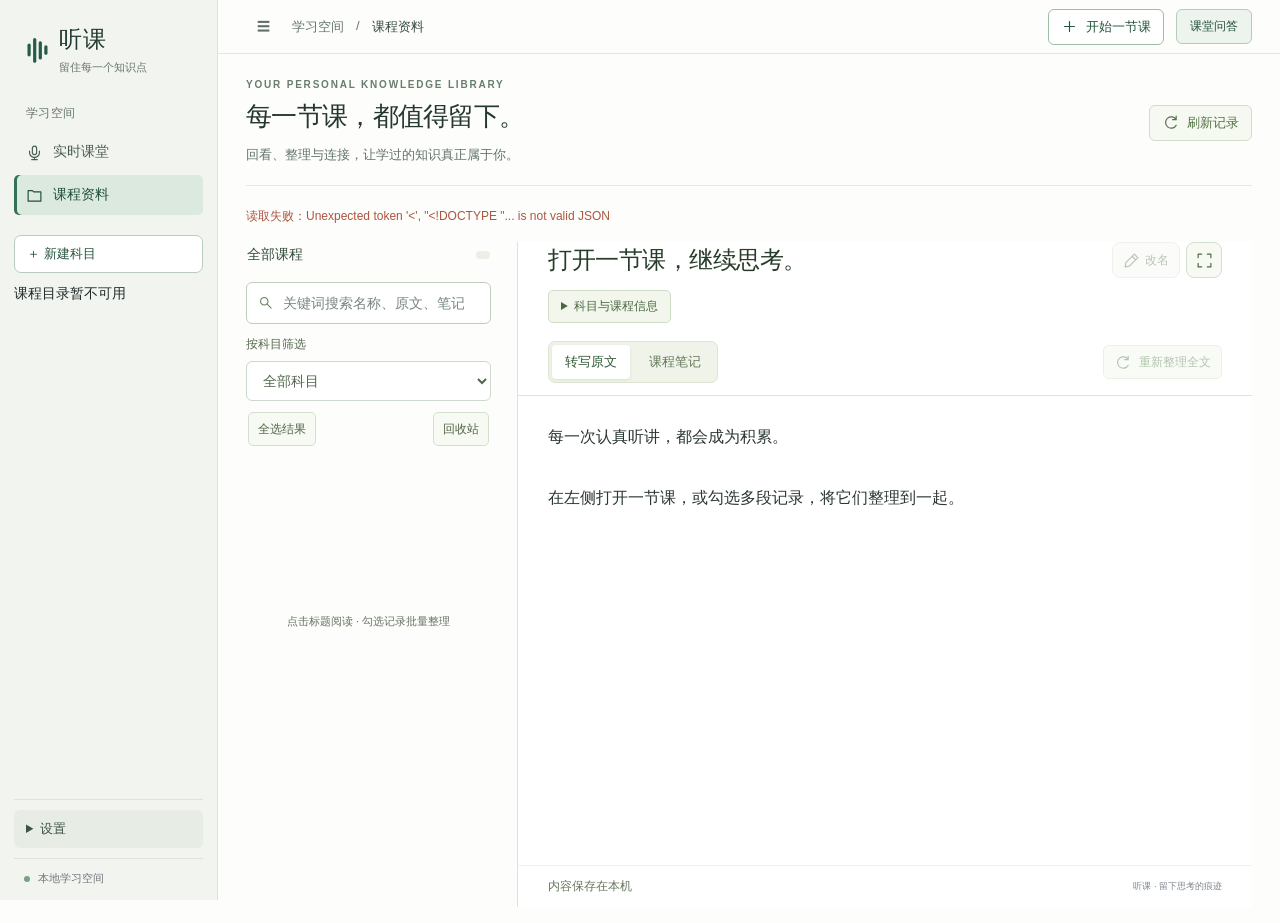
==== commit f07852c6: "Add subject knowledge base, grounded Q&A, and refined classroom UI" ====
--- a/static/library.html
+++ b/static/library.html
@@ -1,9 +1,9 @@
-<!doctype html><html lang="zh-CN"><head><meta charset="utf-8"><meta name="viewport" content="width=device-width,initial-scale=1"><meta name="theme-color" content="#f7f8f5"><title>课程资料 · 听课</title><link rel="stylesheet" href="/static/style.css"><link rel="stylesheet" href="/static/library.css"></head><body class="library-page"><aside class="sidebar"><a class="brand" href="/"><span class="brandmark"><i></i><i></i><i></i><i></i></span><span>听课<small>留住每一个知识点</small></span></a><div class="nav-caption">学习空间</div><nav aria-label="主导航"><a class="nav-item " href="/"><svg class="icon" viewBox="0 0 24 24" fill="none" stroke="currentColor" stroke-width="1.65" stroke-linecap="round" stroke-linejoin="round" aria-hidden="true"><rect x="9" y="3" width="6" height="12" rx="3"/><path d="M5 10v2a7 7 0 0 0 14 0v-2M12 19v3M8 22h8"/></svg>实时课堂</a><a class="nav-item active" href="/library"><svg class="icon" viewBox="0 0 24 24" fill="none" stroke="currentColor" stroke-width="1.65" stroke-linecap="round" stroke-linejoin="round" aria-hidden="true"><path d="M3 7V5h6l2 2h10v13H3z"/></svg>课程资料</a></nav><div class="sidebar-bottom"><span class="local-dot"></span> 本地学习空间<small>你的积累，都在这里。</small></div></aside><div class="app-shell"><header class="topbar"><div class="breadcrumb">学习空间 <span>/</span> <strong>课程资料</strong></div><a class="button quiet" href="/"><svg class="icon" viewBox="0 0 24 24" fill="none" stroke="currentColor" stroke-width="1.65" stroke-linecap="round" stroke-linejoin="round" aria-hidden="true"><path d="M12 5v14M5 12h14"/></svg>开始一节课</a></header><main>
+<!doctype html><html lang="zh-CN"><head><meta charset="utf-8"><meta name="viewport" content="width=device-width,initial-scale=1"><meta name="theme-color" content="#f7f8f5"><title>课程资料 · 听课</title><link rel="stylesheet" href="/static/style.css"><link rel="stylesheet" href="/static/library.css"><link rel="stylesheet" href="/static/knowledge.css"><link rel="stylesheet" href="/static/workspace.css"></head><body class="library-page"><aside class="sidebar"><a class="brand" href="/"><span class="brandmark"><i></i><i></i><i></i><i></i></span><span>听课<small>留住每一个知识点</small></span></a><div class="nav-caption">学习空间</div><nav aria-label="主导航"><a class="nav-item " href="/"><svg class="icon" viewBox="0 0 24 24" fill="none" stroke="currentColor" stroke-width="1.65" stroke-linecap="round" stroke-linejoin="round" aria-hidden="true"><rect x="9" y="3" width="6" height="12" rx="3"/><path d="M5 10v2a7 7 0 0 0 14 0v-2M12 19v3M8 22h8"/></svg>实时课堂</a><a class="nav-item active" href="/library"><svg class="icon" viewBox="0 0 24 24" fill="none" stroke="currentColor" stroke-width="1.65" stroke-linecap="round" stroke-linejoin="round" aria-hidden="true"><path d="M3 7V5h6l2 2h10v13H3z"/></svg>课程资料</a></nav><button id="knowledgeSettings" class="quiet kb-settings">知识库位置</button><button id="newSubject" class="quiet new-subject" type="button">＋ 新建科目</button><div class="subject-tree" id="subjectTree" aria-label="科目与课程"></div><div class="sidebar-bottom"><span class="local-dot"></span> 本地学习空间<small>你的积累，都在这里。</small></div></aside><div class="app-shell"><header class="topbar"><button id="toggleNavigation" class="icon-button" aria-label="收起导航" aria-expanded="true" title="收起导航">☰</button><div class="breadcrumb">学习空间 <span>/</span> <strong>课程资料</strong></div><a class="button quiet" href="/"><svg class="icon" viewBox="0 0 24 24" fill="none" stroke="currentColor" stroke-width="1.65" stroke-linecap="round" stroke-linejoin="round" aria-hidden="true"><path d="M12 5v14M5 12h14"/></svg>开始一节课</a><button id="toggleQuestions" class="quiet questions-toggle" aria-expanded="false" aria-controls="questionsDrawer">课堂问答 <span id="questionCount" hidden></span></button></header><main>
 <section class="page-heading"><div><div class="eyebrow">YOUR PERSONAL KNOWLEDGE LIBRARY</div><h1>每一节课，都值得留下。</h1><p>回看、整理与连接，让学过的知识真正属于你。</p></div><button id="refresh" class="quiet"><svg class="icon" viewBox="0 0 24 24" fill="none" stroke="currentColor" stroke-width="1.65" stroke-linecap="round" stroke-linejoin="round" aria-hidden="true"><path d="M20 8a8 8 0 1 0 0 8M20 3v5h-5"/></svg>刷新记录</button></section>
 <div id="libraryMessage" role="status" aria-live="polite">正在读取本机记录…</div>
-<div class="library-grid"><aside class="catalog"><div class="catalog-heading"><h2 id="listHeading">全部课程</h2><span id="recordCount" class="count-badge"></span></div><label class="search"><span class="sr-only">搜索课程</span><svg class="icon" viewBox="0 0 24 24" fill="none" stroke="currentColor" stroke-width="1.65" stroke-linecap="round" stroke-linejoin="round" aria-hidden="true"><circle cx="10" cy="10" r="6"/><path d="m15 15 6 6"/></svg><input id="search" type="search" placeholder="搜索课程名称或日期"></label><div class="batch-tools"><button id="selectVisible" class="text-button">全选结果</button><button id="trashView" class="text-button">回收站</button></div><div id="records" class="record-list"></div><div class="catalog-tip">点击标题阅读 · 勾选记录批量整理</div>
+<div class="library-grid"><aside class="catalog"><div class="catalog-heading"><h2 id="listHeading">全部课程</h2><span id="recordCount" class="count-badge"></span></div><label class="search"><span class="sr-only">搜索课程</span><svg class="icon" viewBox="0 0 24 24" fill="none" stroke="currentColor" stroke-width="1.65" stroke-linecap="round" stroke-linejoin="round" aria-hidden="true"><circle cx="10" cy="10" r="6"/><path d="m15 15 6 6"/></svg><input id="search" type="search" placeholder="关键词搜索名称、原文、笔记"></label><label class="subject-filter">按科目筛选<select id="subjectFilter"><option value="">全部科目</option></select></label><div class="batch-tools"><button id="selectVisible" class="text-button">全选结果</button><button id="trashView" class="text-button">回收站</button></div><div id="records" class="record-list"></div><div class="catalog-tip">点击标题阅读 · 勾选记录批量整理</div>
 <section class="merge-box" id="selectionPanel" hidden><div class="selection-heading"><h2 id="selectionCount">已选记录</h2><button id="clearSelection" class="text-button">取消选择</button></div><p id="selectionHint">选择多份转写后，可以合并为一节完整的课。</p><div class="merge-actions"><button id="deleteSelected" class="danger" disabled>移入回收站</button><button id="restoreSelected" class="primary" hidden disabled>恢复所选</button></div><details id="mergeOptions"><summary>合并为一节课 <span>调整顺序与名称</span></summary><ol id="selected"></ol><label>合并后的课程名称<input id="mergeTitle" maxlength="200" placeholder="为完整的课程起个名字"></label><button id="merge" class="primary full-width" disabled>合并为新记录</button></details></section></aside>
-<article class="panel reader"><div class="reader-titlebar"><div><span class="reader-eyebrow">COURSE NOTES</span><h2 id="detailTitle">打开一节课，继续思考。</h2></div><div class="reader-actions"><button id="rename" class="icon-button with-label" title="修改课程名称" aria-label="修改名称" disabled><svg class="icon" viewBox="0 0 24 24" fill="none" stroke="currentColor" stroke-width="1.65" stroke-linecap="round" stroke-linejoin="round" aria-hidden="true"><path d="m16 3 5 5-12 12-6 1 1-6zM13 6l5 5"/></svg><span>改名</span></button><button id="focusView" class="icon-button" title="专注阅读" aria-label="专注阅读"><svg class="icon" viewBox="0 0 24 24" fill="none" stroke="currentColor" stroke-width="1.65" stroke-linecap="round" stroke-linejoin="round" aria-hidden="true"><path d="M8 3H3v5m13-5h5v5M3 16v5h5m13-5v5h-5"/></svg></button><a id="download" class="icon-button" aria-label="导出 Markdown" title="导出 Markdown" hidden><svg class="icon" viewBox="0 0 24 24" fill="none" stroke="currentColor" stroke-width="1.65" stroke-linecap="round" stroke-linejoin="round" aria-hidden="true"><path d="M12 3v12m-5-5 5 5 5-5M4 16v5h16v-5"/></svg></a></div></div><p id="detailMeta" class="detail-meta">从左侧选择一份记录，查看转写和笔记。</p><div class="reader-toolbar"><div class="reader-tabs" aria-label="阅读内容"><button id="transcriptTab" aria-pressed="true">转写原文</button><button id="notesTab" aria-pressed="false">课程笔记</button></div><button id="rewrite" class="quiet small" disabled><svg class="icon" viewBox="0 0 24 24" fill="none" stroke="currentColor" stroke-width="1.65" stroke-linecap="round" stroke-linejoin="round" aria-hidden="true"><path d="M20 8a8 8 0 1 0 0 8M20 3v5h-5"/></svg>重新整理全文</button></div><div id="detailBody" class="panelbody text">每一次认真听讲，都会成为积累。
+<article class="panel reader"><div class="reader-titlebar"><div><span class="reader-eyebrow">COURSE NOTES</span><h2 id="detailTitle">打开一节课，继续思考。</h2></div><div class="reader-actions"><button id="rename" class="icon-button with-label" title="修改课程名称" aria-label="修改名称" disabled><svg class="icon" viewBox="0 0 24 24" fill="none" stroke="currentColor" stroke-width="1.65" stroke-linecap="round" stroke-linejoin="round" aria-hidden="true"><path d="m16 3 5 5-12 12-6 1 1-6zM13 6l5 5"/></svg><span>改名</span></button><button id="focusView" class="icon-button" title="专注阅读" aria-label="专注阅读"><svg class="icon" viewBox="0 0 24 24" fill="none" stroke="currentColor" stroke-width="1.65" stroke-linecap="round" stroke-linejoin="round" aria-hidden="true"><path d="M8 3H3v5m13-5h5v5M3 16v5h5m13-5v5h-5"/></svg></button><a id="download" class="icon-button" aria-label="导出 Markdown" title="导出 Markdown" hidden><svg class="icon" viewBox="0 0 24 24" fill="none" stroke="currentColor" stroke-width="1.65" stroke-linecap="round" stroke-linejoin="round" aria-hidden="true"><path d="M12 3v12m-5-5 5 5 5-5M4 16v5h16v-5"/></svg></a></div></div><details class="course-details"><summary>科目与课程信息</summary><div class="subject-assignment"><label>课程所属科目<select id="assignSubject"><option value="未分类">未分类</option></select></label><button id="saveSubject" disabled>保存科目</button></div><p id="detailMeta" class="detail-meta">从左侧选择一份记录，查看转写和笔记。</p></details><div class="reader-toolbar"><div class="reader-tabs" aria-label="阅读内容"><button id="transcriptTab" aria-pressed="true">转写原文</button><button id="notesTab" aria-pressed="false">课程笔记</button></div><button id="rewrite" class="quiet small" disabled><svg class="icon" viewBox="0 0 24 24" fill="none" stroke="currentColor" stroke-width="1.65" stroke-linecap="round" stroke-linejoin="round" aria-hidden="true"><path d="M20 8a8 8 0 1 0 0 8M20 3v5h-5"/></svg>重新整理全文</button></div><div id="detailBody" class="panelbody text">每一次认真听讲，都会成为积累。
 
-在左侧打开一节课，或勾选多段记录，将它们整理到一起。</div><footer><span id="detailFooter">内容保存在本机</span><span class="reader-footer-mark">听课 · 留下思考的痕迹</span></footer></article></div></main></div><dialog id="renameDialog"><form id="renameForm"><h2>修改课程名称</h2><label>课程名称<input id="renameTitle" maxlength="200" required autocomplete="off"></label><p id="renameMessage" role="status"></p><div class="actions"><button id="cancelRename" type="button">取消</button><button id="saveRename" class="primary" type="submit">保存名称</button></div></form></dialog>
-<script src="/static/notes-renderer.js"></script><script src="/static/library.js"></script><script src="/static/ui.js"></script></body></html>+在左侧打开一节课，或勾选多段记录，将它们整理到一起。</div><footer><span id="detailFooter">内容保存在本机</span><span class="reader-footer-mark">听课 · 留下思考的痕迹</span></footer></article></div><section id="questionsDrawer" class="panel qa-panel" aria-label="课程知识库问答" hidden><button id="closeQuestions" class="icon-button drawer-close" aria-label="收起课堂问答" title="收起课堂问答">×</button><div class="panelhead"><div><h2>课堂问答</h2><p id="qaScope">选择一节课后，基于这个科目的全部课程回答。</p></div><div class="qa-tools"><label class="check-label"><input id="autoQuestions" type="checkbox" checked>自动识别课堂提问</label><button id="detectQuestions" class="quiet small" disabled>识别最近提问</button></div></div><div class="qa-layout"><div id="qaFeed" class="qa-feed" aria-live="polite"><p>老师的提问与参考回答会出现在这里，你也可以随时提问。</p></div><form id="askForm" class="ask-form"><label for="questionInput">向这门课的知识库提问</label><textarea id="questionInput" rows="3" maxlength="1000" placeholder="例如：执行依据需要满足哪些条件？" required></textarea><p class="qa-help">回答附带资料来源。缺少依据时会说明；自动识别的提问可能来自课堂中的任何说话人。</p><button id="askButton" class="primary" disabled>提问</button><div id="qaStatus" role="status"></div></form></div></section></main></div><dialog id="renameDialog"><form id="renameForm"><h2>修改课程名称</h2><label>课程名称<input id="renameTitle" maxlength="200" required autocomplete="off"></label><p id="renameMessage" role="status"></p><div class="actions"><button id="cancelRename" type="button">取消</button><button id="saveRename" class="primary" type="submit">保存名称</button></div></form></dialog>
+<dialog id="subjectDialog"><form id="subjectForm"><h2>新建科目</h2><label>科目名称<input id="subjectName" maxlength="80" required placeholder="例如：民法、线性代数" autocomplete="off"></label><p>创建后会在知识库中建立同名目录，用来保存这个科目的每堂课。</p><p id="subjectMessage" role="status"></p><div class="actions"><button id="cancelSubject" type="button">取消</button><button id="createSubject" class="primary">创建科目</button></div></form></dialog><datalist id="subjectNames"></datalist><dialog id="storageDialog"><form id="storageForm"><h2>本地知识库</h2><p>每个科目对应一个目录，保存课程原文、笔记和问答。修改位置会复制全部资料，并保留旧目录。</p><label>知识库目录（完整路径）<input id="storagePath" required placeholder="E:\Create\课堂知识库"></label><p id="storageCurrent"></p><p>请选择一个空目录。迁移前需暂停录音并等待笔记、问答完成。</p><div class="actions"><button id="cancelStorage" type="button">取消</button><button id="saveStorage" class="primary">保存并迁移</button></div><p id="storageStatus" role="status"></p></form></dialog><script src="/static/notes-renderer.js"></script><script src="/static/library.js"></script><script src="/static/ui.js"></script><script src="/static/knowledge-ui.js"></script></body></html>
--- a/static/knowledge.css
+++ b/static/knowledge.css
@@ -0,0 +1 @@
+.kb-settings{margin-top:30px;font-size:12px;justify-content:flex-start}.subject-field{width:140px;flex-shrink:0}.subject-field input{width:100%}.subject-filter{margin-top:12px;font-size:11px}.subject-filter select{width:100%}.subject-assignment{display:flex;gap:8px;align-items:flex-end;padding:18px 34px 0}.subject-assignment label{flex:1;max-width:250px;font-size:11px}.subject-assignment button{font-size:11px}.search-hit{display:block;font-size:11px;font-weight:400;line-height:1.8;color:#6c805f;background:#f6f8ef;padding:6px;margin-top:7px;overflow-wrap:anywhere}.qa-panel{margin-top:26px}.qa-panel .panelhead{align-items:flex-start}.qa-panel h2{font-size:18px}.qa-panel #qaScope{font-size:11px;margin:9px 0 0}.qa-tools{display:flex;align-items:center;gap:12px;flex-wrap:wrap}.check-label{flex-direction:row;align-items:center;font-size:11px}.check-label input{accent-color:#326753}.qa-layout{display:grid;grid-template-columns:minmax(0,1.4fr) minmax(230px,.6fr)}.qa-feed{padding:22px 28px;max-height:520px;overflow:auto;scrollbar-width:thin}.qa-feed>p{font-size:13px}.qa-card{border-bottom:1px solid #e4eadf;padding:0 0 20px;margin:0 0 22px}.qa-card-head{display:flex;justify-content:space-between;align-items:center}.qa-card small{font-size:10px;color:#859576}.qa-card h3{font-size:15px;margin:10px 0;line-height:1.7}.qa-card blockquote{font-size:11px;line-height:1.8;color:#819077;border-left:2px solid #c6d7bb;padding-left:10px;margin:10px 0}.qa-card details{padding:12px 0;font-size:12px}.qa-card details summary{cursor:pointer;color:#507349}.qa-card details p{font-size:11px;white-space:pre-wrap}.qa-card details a{display:block;margin-top:14px}.qa-card .notes-content{font-size:13px}.ask-form{padding:24px;border-left:1px solid #e4eadf;background:#fbfcf8}.ask-form textarea{width:100%;resize:vertical;border:1px solid #dfe6d8;border-radius:9px;padding:12px;font:inherit;font-size:13px;line-height:1.8;margin-top:10px;color:#354c31;outline-color:#84a573}.qa-help{font-size:11px}.ask-form button{width:100%}#qaStatus{font-size:11px;line-height:1.8;color:#718469;margin-top:14px;overflow-wrap:anywhere}#storageCurrent{overflow-wrap:anywhere;font-size:11px}.focus-view .qa-panel{max-width:1060px;margin:25px auto}.focus-view .subject-assignment{padding-left:70px}@media(max-width:1100px){.session-row{flex-wrap:wrap}.subject-field{width:150px}.titlefield{min-width:220px}.qa-layout{grid-template-columns:1fr}.ask-form{border-left:0;border-top:1px solid #e4eadf}.qa-panel .panelhead{flex-wrap:wrap}.subject-assignment{padding-left:22px}}@media(max-width:800px){.kb-settings{margin:0;padding:8px;font-size:10px}.subject-field{width:100%}.qa-feed{padding:18px}.subject-assignment{flex-wrap:wrap}.focus-view .subject-assignment{padding-left:25px}.qa-panel .panelhead{padding:18px}}
--- a/static/workspace.css
+++ b/static/workspace.css
@@ -0,0 +1,23 @@
+/* A quiet workspace: content first, fixed locations for everyday controls. */
+:root{--bg:#fff;--paper:#fff;--ink:#242628;--muted:#6b7075;--line:#e6e8eb;--green:#326753;--soft:#f2f4f3;--radius:8px;font-family:"Segoe UI","Microsoft YaHei",sans-serif}
+body{background:#fff}button,.button,input,select{border-radius:6px;box-shadow:none;font-size:13px}button,.button{padding:8px 12px}.primary{box-shadow:none}p,label{color:var(--muted)}input::placeholder{color:#7d8288}.quiet:hover,.icon-button:hover{background:#f1f2f3}.icon{width:17px;height:17px}.sidebar{width:218px;padding:24px 14px 14px;background:#f7f7f8;border-color:var(--line)}.brand{font-size:23px;gap:8px;padding:0 10px}.brand small{font-size:10px;letter-spacing:0;color:#74797f}.brandmark{transform:scale(.8);width:27px}.nav-caption{margin:30px 12px 10px;color:#777c82;font-size:11px;letter-spacing:0}.sidebar nav{gap:3px}.nav-item{font-size:13px;padding:9px 12px;gap:10px;border-radius:5px;color:#575c62}.nav-item.active{background:#e8edeb;color:#244b3c}.nav-item:hover{background:#ebeced}.sidebar-bottom{padding:12px 10px 0;font-size:11px;color:#70767b;border-top:1px solid var(--line)}.sidebar-bottom small{display:none}.app-shell{margin-left:218px;min-width:0}.topbar{height:54px;padding:0 28px;background:#fff;gap:12px}.breadcrumb{font-size:12px;color:#777c82;flex:1}.breadcrumb strong{color:#40464c}.headright{gap:8px}.pill{background:none;border:0;padding:0;color:#657068;font-size:11px}.questions-toggle{font-size:12px}.questions-toggle[aria-expanded=true]{background:#eaf0ed;color:#255840}#questionCount{background:#e3ebe6;border-radius:4px;min-width:19px;padding:1px 5px;font-size:11px}main{max-width:1640px;padding:25px 28px 16px}.page-heading{margin-bottom:22px;gap:16px;align-items:center}.eyebrow{font-size:9px;color:#777f83;letter-spacing:1.6px}.page-heading h1{font-size:23px;color:#25292d;letter-spacing:-.4px;margin:7px 0 5px;font-weight:600}.page-heading p{font-size:12px;color:#72787e}.history-field{width:210px}.history-field span{font-size:11px}.record-console{border-radius:8px;box-shadow:none}.session-row{gap:18px;padding:16px 18px}.titlefield input{font-size:16px}.record-actions{gap:8px}.record-settings{background:#fafafa}.record-settings summary{color:#61676d;font-size:12px;padding:10px 18px}.summary-hint{color:#7b8188}.status-row{margin:12px 0}#message,#libraryMessage{font-size:12px;color:#68726c}#libraryMessage{margin:0 0 16px;min-height:20px}.workspace{gap:18px;grid-template-columns:minmax(0,.8fr) minmax(0,1.2fr)}.panel{border-radius:8px;box-shadow:none}.panelhead{min-height:54px;padding:14px 20px;border-color:var(--line)}.panelhead h2{font-size:14px}.panelhead>span{font-size:12px;color:#6b7178}.panelhead h2 .icon{color:#707980}.tiny-badge,.note-hint{display:none}.panelbody{padding:24px;min-height:350px;max-height:calc(100dvh - 390px);scroll-behavior:auto}.transcript-panel .panelbody{background:#fff}.text,.notes-content{font-size:16px;line-height:1.85;color:#30353a}.notes-content h1{font-size:25px;color:#24292e;margin-bottom:22px}.notes-content h2{font-size:20px;color:#272d32;margin:28px 0 12px}.notes-content h3,.notes-content h4{font-size:17px;color:#30353a}.notes-content strong{color:#252a2e}.notes-content p{color:inherit}.notes-content blockquote{background:#f7f8f8;border-color:#c8d3cd;color:#555e59}.partial{font-size:15px;color:#757b80}.dot.active{background:#d4493d;box-shadow:none}footer{font-size:11px;color:#737a80;padding:11px 20px;min-height:40px}.footnote{font-size:11px;color:#757b80}.library-grid{grid-template-columns:245px minmax(0,1fr);gap:26px}.catalog-heading h2{font-size:13px}.count-badge{background:#f0f1f2;color:#656d73;font-size:11px}.search input{font-size:13px;border-radius:6px}.record-row{border-radius:5px;padding:11px 8px;margin-bottom:2px}.record-row.active{background:#eef2ef;border-color:transparent}.record-row:hover{background:#f4f5f5}.record-open strong{font-size:13px;color:#30363b;font-weight:600}.record-open small{font-size:11px;color:#717980;margin-top:4px}.record-list{max-height:calc(100dvh - 385px);min-height:140px}.catalog-tip{font-size:11px;color:#737b82}.subject-filter{font-size:11px;color:#6b737a}.reader{border:0;border-left:1px solid var(--line);border-radius:0;min-height:calc(100dvh - 235px);box-shadow:none}.reader-titlebar{padding:0 30px;flex-wrap:nowrap}.reader-eyebrow{display:none}.reader-titlebar h2{font-size:23px;color:#24292e;margin:0;line-height:1.5}.reader-actions{max-width:none;flex-wrap:nowrap}.subject-assignment{padding:14px 30px 0;align-items:center}.subject-assignment label{flex-direction:row;align-items:center;white-space:nowrap;max-width:none;font-size:11px}.subject-assignment input{width:135px;padding:5px 8px;font-size:12px}.subject-assignment button{padding:5px 8px;font-size:11px}.detail-meta{margin:12px 30px;font-size:11px;color:#737a80;max-height:62px;overflow:auto}.reader-toolbar{padding:0 30px 12px;gap:10px;border-color:var(--line)}.reader-tabs{padding:0;background:transparent;gap:14px;border-radius:0}.reader-tabs button{font-size:12px;padding:8px 0;border-radius:0;border-bottom:2px solid transparent;color:#737b82}.reader-tabs [aria-pressed=true]{box-shadow:none;background:none;color:#273c30;border-bottom-color:#326753}.reader .panelbody{padding:26px 30px;font-size:16px;line-height:1.85;max-height:calc(100dvh - 390px);min-height:300px}.reader .panelbody>*{max-width:780px}.reader footer{padding:12px 30px}.reader-footer-mark{color:#7e858c}.search-hit{background:#f4f6f4;color:#516453;font-size:12px}.merge-box{border-radius:6px;background:#f7f9f7}.merge-box p,.picked-row span{font-size:12px;color:#646f65}
+/* Subject navigation follows the same order as the course library. */
+.subject-tree{flex:1;min-height:0;overflow:auto;margin:24px 0 16px;scrollbar-width:thin}.tree-caption{font-size:11px;color:#7a8086;padding:0 12px 9px}.subject-tree details{margin:3px 0}.subject-tree summary{font-size:12px;cursor:pointer;padding:7px 9px;color:#444b51;overflow-wrap:anywhere}.subject-tree summary span{float:right;color:#858c92;font-size:11px}.tree-course{display:block;width:100%;border:0;border-radius:4px;background:transparent;padding:7px 10px 7px 23px;text-align:left;font-size:12px;font-weight:400;line-height:1.5;white-space:normal;color:#636b72;text-decoration:none;overflow-wrap:anywhere}.tree-course:hover{background:#eceeef}.tree-course[aria-current=page]{background:#e6ede9;color:#244e3b;font-weight:600}.shell-settings{margin-top:auto;padding:10px 0;border-top:1px solid var(--line)}.shell-settings summary{padding:6px 12px;cursor:pointer;font-size:12px;color:#5d656d}.shell-settings button{width:100%;justify-content:flex-start;padding:8px 12px;margin:0;font-size:12px}.sidebar-bottom{margin-top:0}.navigation-closed .sidebar{display:none}.navigation-closed .app-shell{margin-left:0}
+/* Q&A remains available without moving the document's reading position. */
+.qa-panel{position:fixed;right:0;top:54px;bottom:0;width:380px;z-index:25;margin:0;border:0;border-left:1px solid var(--line);border-radius:0;background:white;box-shadow:-8px 0 24px #2028300b}.qa-panel .panelhead{display:block;flex:none;padding:21px 22px 14px}.qa-panel h2{font-size:17px;padding-right:25px}.qa-panel #qaScope{font-size:12px;line-height:1.7;color:#747c82;margin-top:8px}.drawer-close{position:absolute;right:13px;top:12px;font-size:23px;z-index:1}.qa-tools{gap:12px;margin-top:14px}.qa-tools .check-label{font-size:12px;gap:6px}.qa-tools button{font-size:12px;padding:4px 0}.qa-layout{display:flex;flex-direction:column;flex:1;min-height:0}.qa-feed{flex:1;min-height:0;max-height:none;padding:20px 22px;overscroll-behavior:contain}.qa-feed>p{font-size:13px;color:#6a727a}.qa-card .notes-content{font-size:14px;line-height:1.85}.qa-card h3{font-size:15px;color:#293036}.qa-card small{color:#6b7970;font-size:11px}.qa-card blockquote,.qa-card details p{font-size:12px;color:#647068}.qa-card .notes-content h2{font-size:17px}.qa-card details{font-size:12px}.ask-form{flex:none;background:#fafbfa;border:0;border-top:1px solid var(--line);padding:16px 20px}.ask-form label{font-size:12px}.ask-form textarea{font-size:14px;background:#fff;margin-top:8px;border-radius:6px;max-height:180px;min-height:70px}.qa-help{font-size:11px;line-height:1.6;margin:7px 0 10px;color:#788078}.ask-form button{width:auto;min-width:80px;float:right}#qaStatus{clear:both;margin:8px 0 0;font-size:12px}.focus-view .qa-panel{margin:0;max-width:none}.focus-view .reader{border-left:0}.focus-view .reader .panelbody{max-width:920px;width:100%;align-self:center}.focus-view .notes-panel{border:0}.focus-view .notes-panel .panelbody{max-height:calc(100dvh - 370px)}
+@media(min-width:1500px){.questions-open .app-shell{margin-right:380px}.questions-open .library-grid{grid-template-columns:220px minmax(0,1fr)}.questions-open .reader-titlebar{flex-wrap:wrap}.questions-open .reader-toolbar{flex-wrap:wrap}.questions-open .workspace{grid-template-columns:1fr 1.2fr}}
+@media(max-width:1150px){.sidebar{width:190px}.app-shell{margin-left:190px}.topbar{padding:0 20px}main{padding:22px 20px}.library-grid{grid-template-columns:205px minmax(0,1fr);gap:18px}.reader-titlebar{flex-wrap:wrap;padding:0 22px}.reader-toolbar{padding:0 22px 12px;flex-wrap:wrap}.subject-assignment{padding-left:22px;flex-wrap:wrap}.detail-meta{margin-left:22px;margin-right:22px}.reader .panelbody{padding:24px 22px}.session-row{flex-wrap:wrap}.record-actions{margin-left:auto}.panelbody{padding:22px}.page-heading h1{font-size:22px}}
+@media(max-width:800px){.sidebar{position:fixed;top:54px;bottom:0;width:218px;display:flex;flex-direction:column;align-items:stretch;justify-content:flex-start;padding:20px 14px;border-right:1px solid var(--line);box-shadow:10px 0 30px #20283012;z-index:30}.sidebar nav{display:grid}.sidebar .brand{display:none}.nav-caption{display:block;margin:0 10px 10px}.sidebar-bottom{display:block}.app-shell{margin-left:0}.topbar{height:54px;padding:0 14px;position:sticky;top:0;z-index:20}.breadcrumb{display:flex;font-size:11px}.headright{margin-left:auto;width:auto!important}.headright .pill{max-width:180px;overflow:hidden;text-overflow:ellipsis;font-size:10px}.questions-toggle{padding:6px;font-size:12px}.page-heading{flex-direction:row;align-items:center}.page-heading h1{font-size:20px}.eyebrow{font-size:8px;letter-spacing:1px}.page-heading p{font-size:11px}.library-grid{grid-template-columns:195px minmax(0,1fr);gap:15px}.reader .panelbody{font-size:16px;max-height:65dvh}.subject-assignment label{white-space:normal}.workspace{grid-template-columns:1fr}.qa-panel{width:min(380px,100vw);top:54px}.qa-panel .panelhead{padding:18px 20px}.history-field{width:170px}.panelbody{min-height:250px;max-height:60dvh}.focus-view .subject-assignment{padding-left:22px}}
+@media(max-width:650px){main{padding:22px 16px}.library-grid{grid-template-columns:1fr}.record-list{min-height:0;max-height:210px}.catalog-heading{padding-bottom:10px}.catalog-tip{display:none}.reader{border-left:0;border-top:1px solid var(--line);padding-top:22px}.reader-titlebar{padding:0 4px}.reader-titlebar h2{font-size:21px}.reader .panelbody{padding:22px 4px;min-height:250px}.reader-toolbar{padding:0 4px 12px}.subject-assignment{padding-left:4px}.detail-meta{margin-left:4px;margin-right:4px}.reader footer{padding:12px 4px}.page-heading{flex-wrap:wrap}.page-heading #refresh{font-size:12px!important}.library-page .page-heading .eyebrow{font-size:8px}.history-field{width:100%}.record-actions{width:100%}.subject-field{width:100%}.headright .pill{max-width:130px}.live-page .breadcrumb{display:none}.reader-actions{margin-left:auto}.text,.notes-content{font-size:16px}.notes-content h1{font-size:23px}.footnote{font-size:11px}.focus-view .reader .panelbody{padding:22px 4px}}
+.course-details{margin:12px 30px 14px}.course-details>summary{font-size:12px;color:#717980;cursor:pointer}.course-details .subject-assignment{padding:14px 0 0}.course-details .detail-meta{margin:12px 0;max-height:none}.reader-toolbar{padding-top:4px}
+@media(min-width:1100px) and (max-width:1499px){.questions-open .app-shell{margin-right:380px}.questions-open .catalog{display:none}.questions-open .library-grid{grid-template-columns:1fr}.questions-open .reader{border-left:0}.questions-open .reader-titlebar{padding-left:0;flex-wrap:wrap}.questions-open .course-details{margin-left:0}.questions-open .reader-toolbar{padding-left:0;flex-wrap:wrap}.questions-open .reader .panelbody{padding-left:0}.questions-open .workspace{grid-template-columns:1fr}.questions-open .topbar{padding:0 16px}.questions-open .breadcrumb{display:none}}
+@media(max-width:1150px){.course-details{margin-left:22px;margin-right:22px}}@media(max-width:650px){.course-details{margin-left:4px;margin-right:4px}}
+.new-subject{margin:16px 0 0;justify-content:flex-start;font-size:12px;padding:8px 12px}.subject-tree{margin-top:12px}.subject-field select{width:100%}.subject-assignment select{width:145px;font-size:12px;padding:5px 8px}#subjectMessage{color:#a34232;font-size:13px}
+
+/* Visual hierarchy: warm paper, graphite text, restrained evergreen actions. */
+:root{--ink:#202b29;--muted:#606c68;--green:#245b49;--line:#dde4df;--soft:#eef3ef;font-family:"Segoe UI Variable Text","Segoe UI","Microsoft YaHei",sans-serif}
+body{background:#fdfdfb}.sidebar{background:#f2f4f0}.topbar{background:#fdfdfb;border-bottom-color:#e1e6e0}.brand{color:#213c32}.brand small{color:#68766e;font-size:11px}.nav-caption,.tree-caption{font-size:12px;color:#66766c;letter-spacing:.3px}.nav-item{font-size:14px;padding:11px 12px;color:#4a5c52}.nav-item.active{background:#dce9df;color:#204f3b;box-shadow:inset 3px 0 #337253;font-weight:650}.nav-item:hover{background:#e5ece4}.tree-course{font-size:13px;padding-top:9px;padding-bottom:9px;color:#4c5e53}.tree-course[aria-current=page]{background:#e0eae1;color:#204a37}.subject-tree summary{font-size:13px;font-weight:600;color:#3b4c43}.subject-tree summary span{color:#64756b}.new-subject{background:#fff;border:1px solid #b8cdbf;color:#28543e;font-size:13px;font-weight:600;border-radius:7px;margin-top:20px;min-height:38px}.new-subject:hover{background:#eaf2ec;border-color:#7da68c}.shell-settings summary{font-size:13px;color:#3e5347;font-weight:600;border-radius:6px;padding:10px 12px;background:#e7ece5}.shell-settings button{font-size:13px;color:#3c5044;min-height:38px}.breadcrumb{color:#66766d;font-size:13px}.breadcrumb strong{color:#374b40}.page-heading{padding-bottom:19px;border-bottom:1px solid #e5e9e3;margin-bottom:20px}.page-heading h1{font-size:26px;font-weight:650;letter-spacing:-.7px;color:#25382d;line-height:1.45;margin:8px 0 7px}.eyebrow{font-size:10px;letter-spacing:1.8px;color:#687e6d}.page-heading p{font-size:13px;color:#63746a}.history-field span,label{color:#53665a;font-size:12px}.history-field select,input,select{border-color:#cdd8ce;background:#fff;font-size:14px;min-height:38px}input::placeholder{color:#78867e}button,.button{font-size:13px;font-weight:550;min-height:34px}.primary{background:#245b49;border-color:#245b49;box-shadow:0 2px 4px #21433412}.primary:hover{background:#194736;border-color:#194736}.primary:disabled{box-shadow:none}.questions-toggle{border:1px solid #b7cbbb;background:#edf3ed;color:#244f39;font-weight:650;padding:8px 13px}.questions-toggle:hover,.questions-toggle[aria-expanded=true]{background:#dce9df;border-color:#8eaf98}.topbar>a.button{color:#24563e;border:1px solid #9dbda6;background:#fff}.topbar>a.button:hover{background:#edf4ed}.pill{color:#3d6650;font-size:12px}.panelhead h2{font-size:16px;font-weight:650;color:#2d4536}.panelhead{background:#fafcf8}.panelhead>span{color:#62776a}.record-console{border-color:#d6dfd5;box-shadow:0 3px 12px #263f2a05}.record-settings{background:#f3f6f0}.record-settings summary{color:#3c5945;font-weight:550;font-size:13px;min-height:40px}.summary-hint{color:#6d806e;font-weight:400}.titlefield input{font-size:18px;font-weight:550}.record-actions button{min-height:40px}.subject-field select{color:#2f503b;font-weight:550}.text,.notes-content,.reader .panelbody{color:#2b3731;font-size:16px;line-height:1.9}.notes-content h1{font-size:26px;font-weight:650;color:#21392a}.notes-content h2{font-size:20px;font-weight:650;color:#294731;margin-top:30px}.notes-content h3,.notes-content h4{color:#304c38}.notes-content strong{color:#21472f}.notes-content blockquote{border-color:#92ae92;background:#f4f7ef;color:#53684f}.catalog-heading h2{font-size:14px;color:#334d3c}.count-badge{font-size:12px;background:#eaf0e6;color:#52694f}.search input{font-size:14px;border-color:#bfcfbc;min-height:42px;background:#fff}.search .icon{color:#647f5a}.subject-filter{font-size:12px;color:#53674d}.batch-tools{gap:8px}.batch-tools button{border:1px solid #d5dfce;background:#f7f9f3;border-radius:5px;padding:5px 9px;color:#516648;font-size:12px}.record-row.active{background:#eaf1e3;box-shadow:inset 3px 0 #749461}.record-open strong{font-size:14px;color:#30432b}.record-open small{font-size:12px;color:#61735b}.catalog-tip{font-size:11px;color:#65745f}.reader-titlebar h2{font-size:24px;color:#273d2a;font-weight:650}.reader-actions .icon-button{border:1px solid #d5dfcf;background:#f7faf3;color:#536f46;width:36px;height:36px;min-height:36px}.reader-actions .with-label{width:auto;padding:7px 10px;font-size:12px}.reader-actions{gap:6px}.course-details>summary{display:list-item;width:fit-content;border:1px solid #cfdcc6;background:#f2f6ed;border-radius:5px;padding:7px 12px;font-size:12px;color:#4b6840}.reader-tabs{gap:6px;background:#eff3e9;border:1px solid #dce5d2;border-radius:7px;padding:3px}.reader-tabs button{border:0;border-radius:4px;padding:7px 13px;font-size:13px;color:#647958}.reader-tabs [aria-pressed=true]{background:#fff;color:#2d5631;box-shadow:0 1px 3px #3850211c;font-weight:650}.reader-toolbar #rewrite,.panelhead #update{background:#f1f6ec;border:1px solid #c9dbbe;color:#426f37;font-size:12px;padding:7px 10px}.reader-toolbar #rewrite:hover,.panelhead #update:hover{background:#e4eedc;border-color:#94b37f}#refresh{border:1px solid #d0ddc7;background:#f6f9f1;color:#527144}#focusView{color:#4b6c41}.status-row #focusView{padding:7px 10px;border:1px solid #cddbc3;border-radius:6px;background:#f4f8ee}.detail-meta{color:#68765e;font-size:12px}.reader footer,footer{color:#66755d;font-size:12px}.footnote{color:#697a60}.qa-panel h2{font-size:19px;color:#294b30}.qa-tools .check-label{font-size:13px;color:#4c6848}.qa-tools button{color:#416c38;text-decoration:underline;text-underline-offset:4px}.ask-form{background:#f5f8f0}.ask-form label{font-size:13px;font-weight:550;color:#435f3b}.ask-form textarea{border-color:#becfb2;font-size:14px}.qa-card h3{color:#2c462c;font-size:16px}.qa-card .notes-content{font-size:14px}.qa-card small{color:#5d7555}.danger{color:#a54835;border-color:#dcbbae}.text-button:hover{color:#284e2b}button:focus-visible,a:focus-visible,summary:focus-visible{outline:3px solid #6c9473;outline-offset:3px}input:focus,select:focus{outline:2px solid #8bae82;border-color:#8bae82}
+@media(max-width:800px){.page-heading h1{font-size:23px}.page-heading p{font-size:12px}.eyebrow{font-size:9px}.breadcrumb{font-size:11px}.topbar .questions-toggle{font-size:12px;padding:6px 9px}.headright .pill{font-size:10px}.topbar>a.button{font-size:12px;padding:6px 9px}.reader-titlebar h2{font-size:22px}.subject-field select{width:100%}}
+@media(max-width:480px){.topbar{gap:7px;padding:0 10px}.breadcrumb{gap:5px}.page-heading h1{font-size:22px}.page-heading{gap:10px}.reader-toolbar{gap:8px;flex-wrap:wrap}.reader-tabs button{padding:7px 10px}.reader-actions .icon-button{width:34px;height:34px}.reader-actions .with-label{width:auto}.new-subject{min-height:38px}}
+/* Empty-state guidance is quieter than actual classroom content. */
+#transcript.empty-transcript,#notes.empty-notes,#notes.empty-notes p{color:#858585}
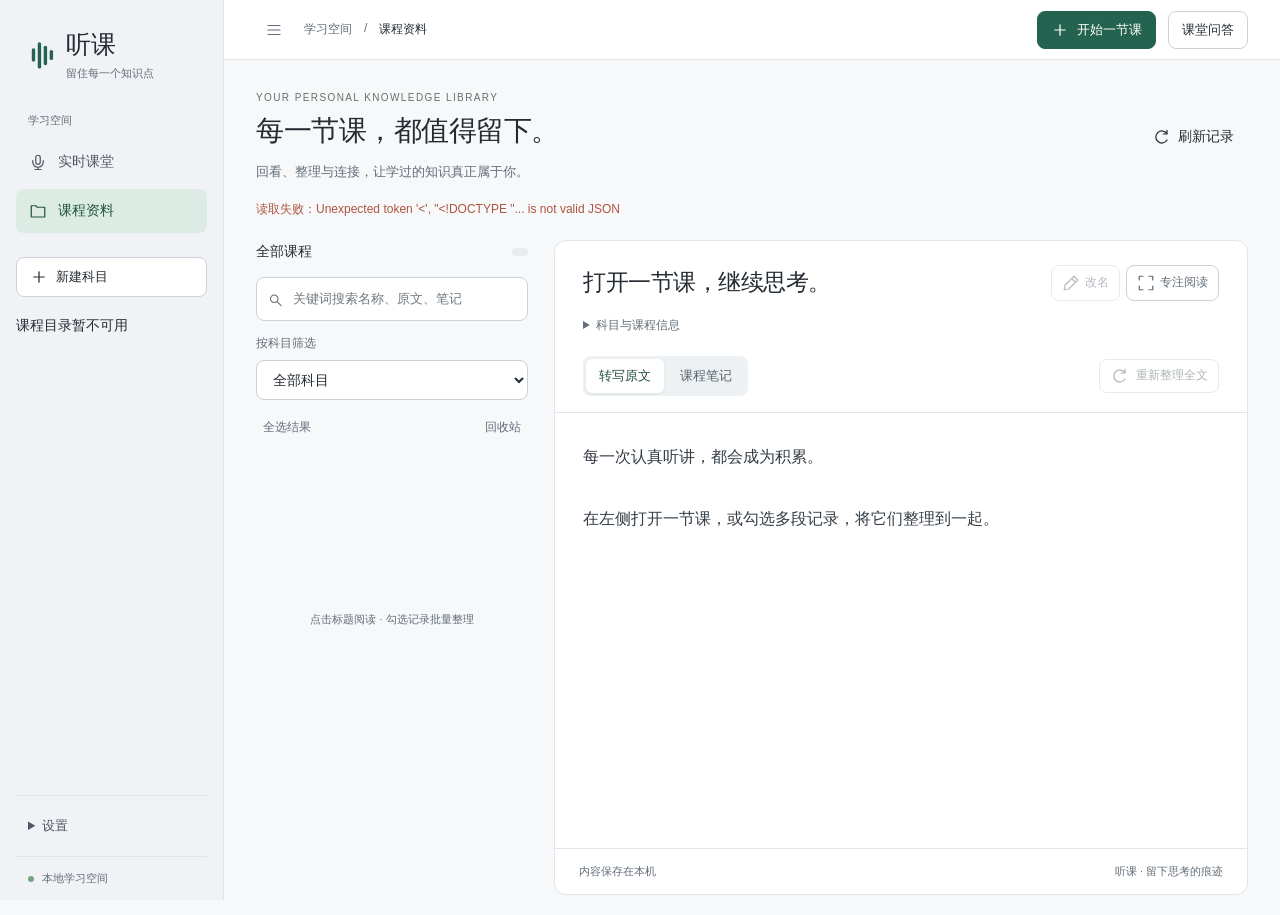
==== commit 7b5d6ea9: "Polish classroom workspace typography, controls, and responsive layout" ====
--- a/static/library.html
+++ b/static/library.html
@@ -1,9 +1,9 @@
-<!doctype html><html lang="zh-CN"><head><meta charset="utf-8"><meta name="viewport" content="width=device-width,initial-scale=1"><meta name="theme-color" content="#f7f8f5"><title>课程资料 · 听课</title><link rel="stylesheet" href="/static/style.css"><link rel="stylesheet" href="/static/library.css"><link rel="stylesheet" href="/static/knowledge.css"><link rel="stylesheet" href="/static/workspace.css"></head><body class="library-page"><aside class="sidebar"><a class="brand" href="/"><span class="brandmark"><i></i><i></i><i></i><i></i></span><span>听课<small>留住每一个知识点</small></span></a><div class="nav-caption">学习空间</div><nav aria-label="主导航"><a class="nav-item " href="/"><svg class="icon" viewBox="0 0 24 24" fill="none" stroke="currentColor" stroke-width="1.65" stroke-linecap="round" stroke-linejoin="round" aria-hidden="true"><rect x="9" y="3" width="6" height="12" rx="3"/><path d="M5 10v2a7 7 0 0 0 14 0v-2M12 19v3M8 22h8"/></svg>实时课堂</a><a class="nav-item active" href="/library"><svg class="icon" viewBox="0 0 24 24" fill="none" stroke="currentColor" stroke-width="1.65" stroke-linecap="round" stroke-linejoin="round" aria-hidden="true"><path d="M3 7V5h6l2 2h10v13H3z"/></svg>课程资料</a></nav><button id="knowledgeSettings" class="quiet kb-settings">知识库位置</button><button id="newSubject" class="quiet new-subject" type="button">＋ 新建科目</button><div class="subject-tree" id="subjectTree" aria-label="科目与课程"></div><div class="sidebar-bottom"><span class="local-dot"></span> 本地学习空间<small>你的积累，都在这里。</small></div></aside><div class="app-shell"><header class="topbar"><button id="toggleNavigation" class="icon-button" aria-label="收起导航" aria-expanded="true" title="收起导航">☰</button><div class="breadcrumb">学习空间 <span>/</span> <strong>课程资料</strong></div><a class="button quiet" href="/"><svg class="icon" viewBox="0 0 24 24" fill="none" stroke="currentColor" stroke-width="1.65" stroke-linecap="round" stroke-linejoin="round" aria-hidden="true"><path d="M12 5v14M5 12h14"/></svg>开始一节课</a><button id="toggleQuestions" class="quiet questions-toggle" aria-expanded="false" aria-controls="questionsDrawer">课堂问答 <span id="questionCount" hidden></span></button></header><main>
+<!doctype html><html lang="zh-CN"><head><meta charset="utf-8"><meta name="viewport" content="width=device-width,initial-scale=1"><meta name="theme-color" content="#f7f8f5"><title>课程资料 · 听课</title><link rel="stylesheet" href="/static/style.css"><link rel="stylesheet" href="/static/library.css"><link rel="stylesheet" href="/static/knowledge.css"><link rel="stylesheet" href="/static/workspace.css?v=20260922"></head><body class="library-page"><aside class="sidebar"><a class="brand" href="/"><span class="brandmark"><i></i><i></i><i></i><i></i></span><span>听课<small>留住每一个知识点</small></span></a><div class="nav-caption">学习空间</div><nav aria-label="主导航"><a class="nav-item " href="/"><svg class="icon" viewBox="0 0 24 24" fill="none" stroke="currentColor" stroke-width="1.65" stroke-linecap="round" stroke-linejoin="round" aria-hidden="true"><rect x="9" y="3" width="6" height="12" rx="3"/><path d="M5 10v2a7 7 0 0 0 14 0v-2M12 19v3M8 22h8"/></svg>实时课堂</a><a class="nav-item active" href="/library"><svg class="icon" viewBox="0 0 24 24" fill="none" stroke="currentColor" stroke-width="1.65" stroke-linecap="round" stroke-linejoin="round" aria-hidden="true"><path d="M3 7V5h6l2 2h10v13H3z"/></svg>课程资料</a></nav><button id="knowledgeSettings" class="quiet kb-settings">知识库位置</button><button id="newSubject" class="quiet new-subject" type="button"><svg class="icon" viewBox="0 0 24 24" fill="none" stroke="currentColor" stroke-width="1.65" stroke-linecap="round" stroke-linejoin="round" aria-hidden="true"><path d="M12 5v14M5 12h14"/></svg>新建科目</button><div class="subject-tree" id="subjectTree" aria-label="科目与课程"></div><div class="sidebar-bottom"><span class="local-dot"></span> 本地学习空间<small>你的积累，都在这里。</small></div></aside><div class="app-shell"><header class="topbar"><button id="toggleNavigation" class="icon-button" aria-label="收起导航" aria-expanded="true" title="收起导航"><svg class="icon" viewBox="0 0 24 24" fill="none" stroke="currentColor" stroke-width="1.65" stroke-linecap="round" stroke-linejoin="round" aria-hidden="true"><path d="M4 6h16M4 12h16M4 18h16"/></svg></button><div class="breadcrumb">学习空间 <span>/</span> <strong>课程资料</strong></div><a class="button quiet" href="/"><svg class="icon" viewBox="0 0 24 24" fill="none" stroke="currentColor" stroke-width="1.65" stroke-linecap="round" stroke-linejoin="round" aria-hidden="true"><path d="M12 5v14M5 12h14"/></svg>开始一节课</a><button id="toggleQuestions" class="quiet questions-toggle" aria-expanded="false" aria-controls="questionsDrawer">课堂问答 <span id="questionCount" hidden></span></button></header><main>
 <section class="page-heading"><div><div class="eyebrow">YOUR PERSONAL KNOWLEDGE LIBRARY</div><h1>每一节课，都值得留下。</h1><p>回看、整理与连接，让学过的知识真正属于你。</p></div><button id="refresh" class="quiet"><svg class="icon" viewBox="0 0 24 24" fill="none" stroke="currentColor" stroke-width="1.65" stroke-linecap="round" stroke-linejoin="round" aria-hidden="true"><path d="M20 8a8 8 0 1 0 0 8M20 3v5h-5"/></svg>刷新记录</button></section>
 <div id="libraryMessage" role="status" aria-live="polite">正在读取本机记录…</div>
 <div class="library-grid"><aside class="catalog"><div class="catalog-heading"><h2 id="listHeading">全部课程</h2><span id="recordCount" class="count-badge"></span></div><label class="search"><span class="sr-only">搜索课程</span><svg class="icon" viewBox="0 0 24 24" fill="none" stroke="currentColor" stroke-width="1.65" stroke-linecap="round" stroke-linejoin="round" aria-hidden="true"><circle cx="10" cy="10" r="6"/><path d="m15 15 6 6"/></svg><input id="search" type="search" placeholder="关键词搜索名称、原文、笔记"></label><label class="subject-filter">按科目筛选<select id="subjectFilter"><option value="">全部科目</option></select></label><div class="batch-tools"><button id="selectVisible" class="text-button">全选结果</button><button id="trashView" class="text-button">回收站</button></div><div id="records" class="record-list"></div><div class="catalog-tip">点击标题阅读 · 勾选记录批量整理</div>
 <section class="merge-box" id="selectionPanel" hidden><div class="selection-heading"><h2 id="selectionCount">已选记录</h2><button id="clearSelection" class="text-button">取消选择</button></div><p id="selectionHint">选择多份转写后，可以合并为一节完整的课。</p><div class="merge-actions"><button id="deleteSelected" class="danger" disabled>移入回收站</button><button id="restoreSelected" class="primary" hidden disabled>恢复所选</button></div><details id="mergeOptions"><summary>合并为一节课 <span>调整顺序与名称</span></summary><ol id="selected"></ol><label>合并后的课程名称<input id="mergeTitle" maxlength="200" placeholder="为完整的课程起个名字"></label><button id="merge" class="primary full-width" disabled>合并为新记录</button></details></section></aside>
-<article class="panel reader"><div class="reader-titlebar"><div><span class="reader-eyebrow">COURSE NOTES</span><h2 id="detailTitle">打开一节课，继续思考。</h2></div><div class="reader-actions"><button id="rename" class="icon-button with-label" title="修改课程名称" aria-label="修改名称" disabled><svg class="icon" viewBox="0 0 24 24" fill="none" stroke="currentColor" stroke-width="1.65" stroke-linecap="round" stroke-linejoin="round" aria-hidden="true"><path d="m16 3 5 5-12 12-6 1 1-6zM13 6l5 5"/></svg><span>改名</span></button><button id="focusView" class="icon-button" title="专注阅读" aria-label="专注阅读"><svg class="icon" viewBox="0 0 24 24" fill="none" stroke="currentColor" stroke-width="1.65" stroke-linecap="round" stroke-linejoin="round" aria-hidden="true"><path d="M8 3H3v5m13-5h5v5M3 16v5h5m13-5v5h-5"/></svg></button><a id="download" class="icon-button" aria-label="导出 Markdown" title="导出 Markdown" hidden><svg class="icon" viewBox="0 0 24 24" fill="none" stroke="currentColor" stroke-width="1.65" stroke-linecap="round" stroke-linejoin="round" aria-hidden="true"><path d="M12 3v12m-5-5 5 5 5-5M4 16v5h16v-5"/></svg></a></div></div><details class="course-details"><summary>科目与课程信息</summary><div class="subject-assignment"><label>课程所属科目<select id="assignSubject"><option value="未分类">未分类</option></select></label><button id="saveSubject" disabled>保存科目</button></div><p id="detailMeta" class="detail-meta">从左侧选择一份记录，查看转写和笔记。</p></details><div class="reader-toolbar"><div class="reader-tabs" aria-label="阅读内容"><button id="transcriptTab" aria-pressed="true">转写原文</button><button id="notesTab" aria-pressed="false">课程笔记</button></div><button id="rewrite" class="quiet small" disabled><svg class="icon" viewBox="0 0 24 24" fill="none" stroke="currentColor" stroke-width="1.65" stroke-linecap="round" stroke-linejoin="round" aria-hidden="true"><path d="M20 8a8 8 0 1 0 0 8M20 3v5h-5"/></svg>重新整理全文</button></div><div id="detailBody" class="panelbody text">每一次认真听讲，都会成为积累。
+<article class="panel reader"><div class="reader-titlebar"><div><span class="reader-eyebrow">COURSE NOTES</span><h2 id="detailTitle">打开一节课，继续思考。</h2></div><div class="reader-actions"><button id="rename" class="icon-button with-label" title="修改课程名称" aria-label="修改名称" disabled><svg class="icon" viewBox="0 0 24 24" fill="none" stroke="currentColor" stroke-width="1.65" stroke-linecap="round" stroke-linejoin="round" aria-hidden="true"><path d="m16 3 5 5-12 12-6 1 1-6zM13 6l5 5"/></svg><span>改名</span></button><button id="focusView" class="icon-button with-label" title="专注阅读" aria-label="专注阅读"><svg class="icon" viewBox="0 0 24 24" fill="none" stroke="currentColor" stroke-width="1.65" stroke-linecap="round" stroke-linejoin="round" aria-hidden="true"><path d="M8 3H3v5m13-5h5v5M3 16v5h5m13-5v5h-5"/></svg><span>专注阅读</span></button><a id="download" class="icon-button with-label" aria-label="导出 Markdown" title="导出 Markdown" hidden><svg class="icon" viewBox="0 0 24 24" fill="none" stroke="currentColor" stroke-width="1.65" stroke-linecap="round" stroke-linejoin="round" aria-hidden="true"><path d="M12 3v12m-5-5 5 5 5-5M4 16v5h16v-5"/></svg><span>导出</span></a></div></div><details class="course-details"><summary>科目与课程信息</summary><div class="subject-assignment"><label>课程所属科目<select id="assignSubject"><option value="未分类">未分类</option></select></label><button id="saveSubject" disabled>保存科目</button></div><p id="detailMeta" class="detail-meta">从左侧选择一份记录，查看转写和笔记。</p></details><div class="reader-toolbar"><div class="reader-tabs" aria-label="阅读内容"><button id="transcriptTab" aria-pressed="true">转写原文</button><button id="notesTab" aria-pressed="false">课程笔记</button></div><button id="rewrite" class="quiet small" disabled><svg class="icon" viewBox="0 0 24 24" fill="none" stroke="currentColor" stroke-width="1.65" stroke-linecap="round" stroke-linejoin="round" aria-hidden="true"><path d="M20 8a8 8 0 1 0 0 8M20 3v5h-5"/></svg>重新整理全文</button></div><div id="detailBody" class="panelbody text">每一次认真听讲，都会成为积累。
 
-在左侧打开一节课，或勾选多段记录，将它们整理到一起。</div><footer><span id="detailFooter">内容保存在本机</span><span class="reader-footer-mark">听课 · 留下思考的痕迹</span></footer></article></div><section id="questionsDrawer" class="panel qa-panel" aria-label="课程知识库问答" hidden><button id="closeQuestions" class="icon-button drawer-close" aria-label="收起课堂问答" title="收起课堂问答">×</button><div class="panelhead"><div><h2>课堂问答</h2><p id="qaScope">选择一节课后，基于这个科目的全部课程回答。</p></div><div class="qa-tools"><label class="check-label"><input id="autoQuestions" type="checkbox" checked>自动识别课堂提问</label><button id="detectQuestions" class="quiet small" disabled>识别最近提问</button></div></div><div class="qa-layout"><div id="qaFeed" class="qa-feed" aria-live="polite"><p>老师的提问与参考回答会出现在这里，你也可以随时提问。</p></div><form id="askForm" class="ask-form"><label for="questionInput">向这门课的知识库提问</label><textarea id="questionInput" rows="3" maxlength="1000" placeholder="例如：执行依据需要满足哪些条件？" required></textarea><p class="qa-help">回答附带资料来源。缺少依据时会说明；自动识别的提问可能来自课堂中的任何说话人。</p><button id="askButton" class="primary" disabled>提问</button><div id="qaStatus" role="status"></div></form></div></section></main></div><dialog id="renameDialog"><form id="renameForm"><h2>修改课程名称</h2><label>课程名称<input id="renameTitle" maxlength="200" required autocomplete="off"></label><p id="renameMessage" role="status"></p><div class="actions"><button id="cancelRename" type="button">取消</button><button id="saveRename" class="primary" type="submit">保存名称</button></div></form></dialog>
+在左侧打开一节课，或勾选多段记录，将它们整理到一起。</div><footer><span id="detailFooter">内容保存在本机</span><span class="reader-footer-mark">听课 · 留下思考的痕迹</span></footer></article></div><section id="questionsDrawer" class="panel qa-panel" aria-label="课程知识库问答" hidden><button id="closeQuestions" class="icon-button drawer-close" aria-label="收起课堂问答" title="收起课堂问答"><svg class="icon" viewBox="0 0 24 24" fill="none" stroke="currentColor" stroke-width="1.65" stroke-linecap="round" stroke-linejoin="round" aria-hidden="true"><path d="m6 6 12 12M18 6 6 18"/></svg></button><div class="panelhead"><div><h2>课堂问答</h2><p id="qaScope">选择一节课后，基于这个科目的全部课程回答。</p></div><div class="qa-tools"><label class="check-label"><input id="autoQuestions" type="checkbox" checked>自动识别课堂提问</label><button id="detectQuestions" class="quiet small" disabled>识别最近提问</button></div></div><div class="qa-layout"><div id="qaFeed" class="qa-feed" aria-live="polite"><p>老师的提问与参考回答会出现在这里，你也可以随时提问。</p></div><form id="askForm" class="ask-form"><label for="questionInput">向这门课的知识库提问</label><textarea id="questionInput" rows="3" maxlength="1000" placeholder="例如：执行依据需要满足哪些条件？" required></textarea><p class="qa-help">回答附带资料来源。缺少依据时会说明；自动识别的提问可能来自课堂中的任何说话人。</p><button id="askButton" class="primary" disabled>提问</button><div id="qaStatus" role="status"></div></form></div></section></main></div><dialog id="renameDialog"><form id="renameForm"><h2>修改课程名称</h2><label>课程名称<input id="renameTitle" maxlength="200" required autocomplete="off"></label><p id="renameMessage" role="status"></p><div class="actions"><button id="cancelRename" type="button">取消</button><button id="saveRename" class="primary" type="submit">保存名称</button></div></form></dialog>
 <dialog id="subjectDialog"><form id="subjectForm"><h2>新建科目</h2><label>科目名称<input id="subjectName" maxlength="80" required placeholder="例如：民法、线性代数" autocomplete="off"></label><p>创建后会在知识库中建立同名目录，用来保存这个科目的每堂课。</p><p id="subjectMessage" role="status"></p><div class="actions"><button id="cancelSubject" type="button">取消</button><button id="createSubject" class="primary">创建科目</button></div></form></dialog><datalist id="subjectNames"></datalist><dialog id="storageDialog"><form id="storageForm"><h2>本地知识库</h2><p>每个科目对应一个目录，保存课程原文、笔记和问答。修改位置会复制全部资料，并保留旧目录。</p><label>知识库目录（完整路径）<input id="storagePath" required placeholder="E:\Create\课堂知识库"></label><p id="storageCurrent"></p><p>请选择一个空目录。迁移前需暂停录音并等待笔记、问答完成。</p><div class="actions"><button id="cancelStorage" type="button">取消</button><button id="saveStorage" class="primary">保存并迁移</button></div><p id="storageStatus" role="status"></p></form></dialog><script src="/static/notes-renderer.js"></script><script src="/static/library.js"></script><script src="/static/ui.js"></script><script src="/static/knowledge-ui.js"></script></body></html>
--- a/static/workspace.css
+++ b/static/workspace.css
@@ -1,23 +1,284 @@
-/* A quiet workspace: content first, fixed locations for everyday controls. */
-:root{--bg:#fff;--paper:#fff;--ink:#242628;--muted:#6b7075;--line:#e6e8eb;--green:#326753;--soft:#f2f4f3;--radius:8px;font-family:"Segoe UI","Microsoft YaHei",sans-serif}
-body{background:#fff}button,.button,input,select{border-radius:6px;box-shadow:none;font-size:13px}button,.button{padding:8px 12px}.primary{box-shadow:none}p,label{color:var(--muted)}input::placeholder{color:#7d8288}.quiet:hover,.icon-button:hover{background:#f1f2f3}.icon{width:17px;height:17px}.sidebar{width:218px;padding:24px 14px 14px;background:#f7f7f8;border-color:var(--line)}.brand{font-size:23px;gap:8px;padding:0 10px}.brand small{font-size:10px;letter-spacing:0;color:#74797f}.brandmark{transform:scale(.8);width:27px}.nav-caption{margin:30px 12px 10px;color:#777c82;font-size:11px;letter-spacing:0}.sidebar nav{gap:3px}.nav-item{font-size:13px;padding:9px 12px;gap:10px;border-radius:5px;color:#575c62}.nav-item.active{background:#e8edeb;color:#244b3c}.nav-item:hover{background:#ebeced}.sidebar-bottom{padding:12px 10px 0;font-size:11px;color:#70767b;border-top:1px solid var(--line)}.sidebar-bottom small{display:none}.app-shell{margin-left:218px;min-width:0}.topbar{height:54px;padding:0 28px;background:#fff;gap:12px}.breadcrumb{font-size:12px;color:#777c82;flex:1}.breadcrumb strong{color:#40464c}.headright{gap:8px}.pill{background:none;border:0;padding:0;color:#657068;font-size:11px}.questions-toggle{font-size:12px}.questions-toggle[aria-expanded=true]{background:#eaf0ed;color:#255840}#questionCount{background:#e3ebe6;border-radius:4px;min-width:19px;padding:1px 5px;font-size:11px}main{max-width:1640px;padding:25px 28px 16px}.page-heading{margin-bottom:22px;gap:16px;align-items:center}.eyebrow{font-size:9px;color:#777f83;letter-spacing:1.6px}.page-heading h1{font-size:23px;color:#25292d;letter-spacing:-.4px;margin:7px 0 5px;font-weight:600}.page-heading p{font-size:12px;color:#72787e}.history-field{width:210px}.history-field span{font-size:11px}.record-console{border-radius:8px;box-shadow:none}.session-row{gap:18px;padding:16px 18px}.titlefield input{font-size:16px}.record-actions{gap:8px}.record-settings{background:#fafafa}.record-settings summary{color:#61676d;font-size:12px;padding:10px 18px}.summary-hint{color:#7b8188}.status-row{margin:12px 0}#message,#libraryMessage{font-size:12px;color:#68726c}#libraryMessage{margin:0 0 16px;min-height:20px}.workspace{gap:18px;grid-template-columns:minmax(0,.8fr) minmax(0,1.2fr)}.panel{border-radius:8px;box-shadow:none}.panelhead{min-height:54px;padding:14px 20px;border-color:var(--line)}.panelhead h2{font-size:14px}.panelhead>span{font-size:12px;color:#6b7178}.panelhead h2 .icon{color:#707980}.tiny-badge,.note-hint{display:none}.panelbody{padding:24px;min-height:350px;max-height:calc(100dvh - 390px);scroll-behavior:auto}.transcript-panel .panelbody{background:#fff}.text,.notes-content{font-size:16px;line-height:1.85;color:#30353a}.notes-content h1{font-size:25px;color:#24292e;margin-bottom:22px}.notes-content h2{font-size:20px;color:#272d32;margin:28px 0 12px}.notes-content h3,.notes-content h4{font-size:17px;color:#30353a}.notes-content strong{color:#252a2e}.notes-content p{color:inherit}.notes-content blockquote{background:#f7f8f8;border-color:#c8d3cd;color:#555e59}.partial{font-size:15px;color:#757b80}.dot.active{background:#d4493d;box-shadow:none}footer{font-size:11px;color:#737a80;padding:11px 20px;min-height:40px}.footnote{font-size:11px;color:#757b80}.library-grid{grid-template-columns:245px minmax(0,1fr);gap:26px}.catalog-heading h2{font-size:13px}.count-badge{background:#f0f1f2;color:#656d73;font-size:11px}.search input{font-size:13px;border-radius:6px}.record-row{border-radius:5px;padding:11px 8px;margin-bottom:2px}.record-row.active{background:#eef2ef;border-color:transparent}.record-row:hover{background:#f4f5f5}.record-open strong{font-size:13px;color:#30363b;font-weight:600}.record-open small{font-size:11px;color:#717980;margin-top:4px}.record-list{max-height:calc(100dvh - 385px);min-height:140px}.catalog-tip{font-size:11px;color:#737b82}.subject-filter{font-size:11px;color:#6b737a}.reader{border:0;border-left:1px solid var(--line);border-radius:0;min-height:calc(100dvh - 235px);box-shadow:none}.reader-titlebar{padding:0 30px;flex-wrap:nowrap}.reader-eyebrow{display:none}.reader-titlebar h2{font-size:23px;color:#24292e;margin:0;line-height:1.5}.reader-actions{max-width:none;flex-wrap:nowrap}.subject-assignment{padding:14px 30px 0;align-items:center}.subject-assignment label{flex-direction:row;align-items:center;white-space:nowrap;max-width:none;font-size:11px}.subject-assignment input{width:135px;padding:5px 8px;font-size:12px}.subject-assignment button{padding:5px 8px;font-size:11px}.detail-meta{margin:12px 30px;font-size:11px;color:#737a80;max-height:62px;overflow:auto}.reader-toolbar{padding:0 30px 12px;gap:10px;border-color:var(--line)}.reader-tabs{padding:0;background:transparent;gap:14px;border-radius:0}.reader-tabs button{font-size:12px;padding:8px 0;border-radius:0;border-bottom:2px solid transparent;color:#737b82}.reader-tabs [aria-pressed=true]{box-shadow:none;background:none;color:#273c30;border-bottom-color:#326753}.reader .panelbody{padding:26px 30px;font-size:16px;line-height:1.85;max-height:calc(100dvh - 390px);min-height:300px}.reader .panelbody>*{max-width:780px}.reader footer{padding:12px 30px}.reader-footer-mark{color:#7e858c}.search-hit{background:#f4f6f4;color:#516453;font-size:12px}.merge-box{border-radius:6px;background:#f7f9f7}.merge-box p,.picked-row span{font-size:12px;color:#646f65}
-/* Subject navigation follows the same order as the course library. */
-.subject-tree{flex:1;min-height:0;overflow:auto;margin:24px 0 16px;scrollbar-width:thin}.tree-caption{font-size:11px;color:#7a8086;padding:0 12px 9px}.subject-tree details{margin:3px 0}.subject-tree summary{font-size:12px;cursor:pointer;padding:7px 9px;color:#444b51;overflow-wrap:anywhere}.subject-tree summary span{float:right;color:#858c92;font-size:11px}.tree-course{display:block;width:100%;border:0;border-radius:4px;background:transparent;padding:7px 10px 7px 23px;text-align:left;font-size:12px;font-weight:400;line-height:1.5;white-space:normal;color:#636b72;text-decoration:none;overflow-wrap:anywhere}.tree-course:hover{background:#eceeef}.tree-course[aria-current=page]{background:#e6ede9;color:#244e3b;font-weight:600}.shell-settings{margin-top:auto;padding:10px 0;border-top:1px solid var(--line)}.shell-settings summary{padding:6px 12px;cursor:pointer;font-size:12px;color:#5d656d}.shell-settings button{width:100%;justify-content:flex-start;padding:8px 12px;margin:0;font-size:12px}.sidebar-bottom{margin-top:0}.navigation-closed .sidebar{display:none}.navigation-closed .app-shell{margin-left:0}
-/* Q&A remains available without moving the document's reading position. */
-.qa-panel{position:fixed;right:0;top:54px;bottom:0;width:380px;z-index:25;margin:0;border:0;border-left:1px solid var(--line);border-radius:0;background:white;box-shadow:-8px 0 24px #2028300b}.qa-panel .panelhead{display:block;flex:none;padding:21px 22px 14px}.qa-panel h2{font-size:17px;padding-right:25px}.qa-panel #qaScope{font-size:12px;line-height:1.7;color:#747c82;margin-top:8px}.drawer-close{position:absolute;right:13px;top:12px;font-size:23px;z-index:1}.qa-tools{gap:12px;margin-top:14px}.qa-tools .check-label{font-size:12px;gap:6px}.qa-tools button{font-size:12px;padding:4px 0}.qa-layout{display:flex;flex-direction:column;flex:1;min-height:0}.qa-feed{flex:1;min-height:0;max-height:none;padding:20px 22px;overscroll-behavior:contain}.qa-feed>p{font-size:13px;color:#6a727a}.qa-card .notes-content{font-size:14px;line-height:1.85}.qa-card h3{font-size:15px;color:#293036}.qa-card small{color:#6b7970;font-size:11px}.qa-card blockquote,.qa-card details p{font-size:12px;color:#647068}.qa-card .notes-content h2{font-size:17px}.qa-card details{font-size:12px}.ask-form{flex:none;background:#fafbfa;border:0;border-top:1px solid var(--line);padding:16px 20px}.ask-form label{font-size:12px}.ask-form textarea{font-size:14px;background:#fff;margin-top:8px;border-radius:6px;max-height:180px;min-height:70px}.qa-help{font-size:11px;line-height:1.6;margin:7px 0 10px;color:#788078}.ask-form button{width:auto;min-width:80px;float:right}#qaStatus{clear:both;margin:8px 0 0;font-size:12px}.focus-view .qa-panel{margin:0;max-width:none}.focus-view .reader{border-left:0}.focus-view .reader .panelbody{max-width:920px;width:100%;align-self:center}.focus-view .notes-panel{border:0}.focus-view .notes-panel .panelbody{max-height:calc(100dvh - 370px)}
-@media(min-width:1500px){.questions-open .app-shell{margin-right:380px}.questions-open .library-grid{grid-template-columns:220px minmax(0,1fr)}.questions-open .reader-titlebar{flex-wrap:wrap}.questions-open .reader-toolbar{flex-wrap:wrap}.questions-open .workspace{grid-template-columns:1fr 1.2fr}}
-@media(max-width:1150px){.sidebar{width:190px}.app-shell{margin-left:190px}.topbar{padding:0 20px}main{padding:22px 20px}.library-grid{grid-template-columns:205px minmax(0,1fr);gap:18px}.reader-titlebar{flex-wrap:wrap;padding:0 22px}.reader-toolbar{padding:0 22px 12px;flex-wrap:wrap}.subject-assignment{padding-left:22px;flex-wrap:wrap}.detail-meta{margin-left:22px;margin-right:22px}.reader .panelbody{padding:24px 22px}.session-row{flex-wrap:wrap}.record-actions{margin-left:auto}.panelbody{padding:22px}.page-heading h1{font-size:22px}}
-@media(max-width:800px){.sidebar{position:fixed;top:54px;bottom:0;width:218px;display:flex;flex-direction:column;align-items:stretch;justify-content:flex-start;padding:20px 14px;border-right:1px solid var(--line);box-shadow:10px 0 30px #20283012;z-index:30}.sidebar nav{display:grid}.sidebar .brand{display:none}.nav-caption{display:block;margin:0 10px 10px}.sidebar-bottom{display:block}.app-shell{margin-left:0}.topbar{height:54px;padding:0 14px;position:sticky;top:0;z-index:20}.breadcrumb{display:flex;font-size:11px}.headright{margin-left:auto;width:auto!important}.headright .pill{max-width:180px;overflow:hidden;text-overflow:ellipsis;font-size:10px}.questions-toggle{padding:6px;font-size:12px}.page-heading{flex-direction:row;align-items:center}.page-heading h1{font-size:20px}.eyebrow{font-size:8px;letter-spacing:1px}.page-heading p{font-size:11px}.library-grid{grid-template-columns:195px minmax(0,1fr);gap:15px}.reader .panelbody{font-size:16px;max-height:65dvh}.subject-assignment label{white-space:normal}.workspace{grid-template-columns:1fr}.qa-panel{width:min(380px,100vw);top:54px}.qa-panel .panelhead{padding:18px 20px}.history-field{width:170px}.panelbody{min-height:250px;max-height:60dvh}.focus-view .subject-assignment{padding-left:22px}}
-@media(max-width:650px){main{padding:22px 16px}.library-grid{grid-template-columns:1fr}.record-list{min-height:0;max-height:210px}.catalog-heading{padding-bottom:10px}.catalog-tip{display:none}.reader{border-left:0;border-top:1px solid var(--line);padding-top:22px}.reader-titlebar{padding:0 4px}.reader-titlebar h2{font-size:21px}.reader .panelbody{padding:22px 4px;min-height:250px}.reader-toolbar{padding:0 4px 12px}.subject-assignment{padding-left:4px}.detail-meta{margin-left:4px;margin-right:4px}.reader footer{padding:12px 4px}.page-heading{flex-wrap:wrap}.page-heading #refresh{font-size:12px!important}.library-page .page-heading .eyebrow{font-size:8px}.history-field{width:100%}.record-actions{width:100%}.subject-field{width:100%}.headright .pill{max-width:130px}.live-page .breadcrumb{display:none}.reader-actions{margin-left:auto}.text,.notes-content{font-size:16px}.notes-content h1{font-size:23px}.footnote{font-size:11px}.focus-view .reader .panelbody{padding:22px 4px}}
-.course-details{margin:12px 30px 14px}.course-details>summary{font-size:12px;color:#717980;cursor:pointer}.course-details .subject-assignment{padding:14px 0 0}.course-details .detail-meta{margin:12px 0;max-height:none}.reader-toolbar{padding-top:4px}
-@media(min-width:1100px) and (max-width:1499px){.questions-open .app-shell{margin-right:380px}.questions-open .catalog{display:none}.questions-open .library-grid{grid-template-columns:1fr}.questions-open .reader{border-left:0}.questions-open .reader-titlebar{padding-left:0;flex-wrap:wrap}.questions-open .course-details{margin-left:0}.questions-open .reader-toolbar{padding-left:0;flex-wrap:wrap}.questions-open .reader .panelbody{padding-left:0}.questions-open .workspace{grid-template-columns:1fr}.questions-open .topbar{padding:0 16px}.questions-open .breadcrumb{display:none}}
-@media(max-width:1150px){.course-details{margin-left:22px;margin-right:22px}}@media(max-width:650px){.course-details{margin-left:4px;margin-right:4px}}
-.new-subject{margin:16px 0 0;justify-content:flex-start;font-size:12px;padding:8px 12px}.subject-tree{margin-top:12px}.subject-field select{width:100%}.subject-assignment select{width:145px;font-size:12px;padding:5px 8px}#subjectMessage{color:#a34232;font-size:13px}
-
-/* Visual hierarchy: warm paper, graphite text, restrained evergreen actions. */
-:root{--ink:#202b29;--muted:#606c68;--green:#245b49;--line:#dde4df;--soft:#eef3ef;font-family:"Segoe UI Variable Text","Segoe UI","Microsoft YaHei",sans-serif}
-body{background:#fdfdfb}.sidebar{background:#f2f4f0}.topbar{background:#fdfdfb;border-bottom-color:#e1e6e0}.brand{color:#213c32}.brand small{color:#68766e;font-size:11px}.nav-caption,.tree-caption{font-size:12px;color:#66766c;letter-spacing:.3px}.nav-item{font-size:14px;padding:11px 12px;color:#4a5c52}.nav-item.active{background:#dce9df;color:#204f3b;box-shadow:inset 3px 0 #337253;font-weight:650}.nav-item:hover{background:#e5ece4}.tree-course{font-size:13px;padding-top:9px;padding-bottom:9px;color:#4c5e53}.tree-course[aria-current=page]{background:#e0eae1;color:#204a37}.subject-tree summary{font-size:13px;font-weight:600;color:#3b4c43}.subject-tree summary span{color:#64756b}.new-subject{background:#fff;border:1px solid #b8cdbf;color:#28543e;font-size:13px;font-weight:600;border-radius:7px;margin-top:20px;min-height:38px}.new-subject:hover{background:#eaf2ec;border-color:#7da68c}.shell-settings summary{font-size:13px;color:#3e5347;font-weight:600;border-radius:6px;padding:10px 12px;background:#e7ece5}.shell-settings button{font-size:13px;color:#3c5044;min-height:38px}.breadcrumb{color:#66766d;font-size:13px}.breadcrumb strong{color:#374b40}.page-heading{padding-bottom:19px;border-bottom:1px solid #e5e9e3;margin-bottom:20px}.page-heading h1{font-size:26px;font-weight:650;letter-spacing:-.7px;color:#25382d;line-height:1.45;margin:8px 0 7px}.eyebrow{font-size:10px;letter-spacing:1.8px;color:#687e6d}.page-heading p{font-size:13px;color:#63746a}.history-field span,label{color:#53665a;font-size:12px}.history-field select,input,select{border-color:#cdd8ce;background:#fff;font-size:14px;min-height:38px}input::placeholder{color:#78867e}button,.button{font-size:13px;font-weight:550;min-height:34px}.primary{background:#245b49;border-color:#245b49;box-shadow:0 2px 4px #21433412}.primary:hover{background:#194736;border-color:#194736}.primary:disabled{box-shadow:none}.questions-toggle{border:1px solid #b7cbbb;background:#edf3ed;color:#244f39;font-weight:650;padding:8px 13px}.questions-toggle:hover,.questions-toggle[aria-expanded=true]{background:#dce9df;border-color:#8eaf98}.topbar>a.button{color:#24563e;border:1px solid #9dbda6;background:#fff}.topbar>a.button:hover{background:#edf4ed}.pill{color:#3d6650;font-size:12px}.panelhead h2{font-size:16px;font-weight:650;color:#2d4536}.panelhead{background:#fafcf8}.panelhead>span{color:#62776a}.record-console{border-color:#d6dfd5;box-shadow:0 3px 12px #263f2a05}.record-settings{background:#f3f6f0}.record-settings summary{color:#3c5945;font-weight:550;font-size:13px;min-height:40px}.summary-hint{color:#6d806e;font-weight:400}.titlefield input{font-size:18px;font-weight:550}.record-actions button{min-height:40px}.subject-field select{color:#2f503b;font-weight:550}.text,.notes-content,.reader .panelbody{color:#2b3731;font-size:16px;line-height:1.9}.notes-content h1{font-size:26px;font-weight:650;color:#21392a}.notes-content h2{font-size:20px;font-weight:650;color:#294731;margin-top:30px}.notes-content h3,.notes-content h4{color:#304c38}.notes-content strong{color:#21472f}.notes-content blockquote{border-color:#92ae92;background:#f4f7ef;color:#53684f}.catalog-heading h2{font-size:14px;color:#334d3c}.count-badge{font-size:12px;background:#eaf0e6;color:#52694f}.search input{font-size:14px;border-color:#bfcfbc;min-height:42px;background:#fff}.search .icon{color:#647f5a}.subject-filter{font-size:12px;color:#53674d}.batch-tools{gap:8px}.batch-tools button{border:1px solid #d5dfce;background:#f7f9f3;border-radius:5px;padding:5px 9px;color:#516648;font-size:12px}.record-row.active{background:#eaf1e3;box-shadow:inset 3px 0 #749461}.record-open strong{font-size:14px;color:#30432b}.record-open small{font-size:12px;color:#61735b}.catalog-tip{font-size:11px;color:#65745f}.reader-titlebar h2{font-size:24px;color:#273d2a;font-weight:650}.reader-actions .icon-button{border:1px solid #d5dfcf;background:#f7faf3;color:#536f46;width:36px;height:36px;min-height:36px}.reader-actions .with-label{width:auto;padding:7px 10px;font-size:12px}.reader-actions{gap:6px}.course-details>summary{display:list-item;width:fit-content;border:1px solid #cfdcc6;background:#f2f6ed;border-radius:5px;padding:7px 12px;font-size:12px;color:#4b6840}.reader-tabs{gap:6px;background:#eff3e9;border:1px solid #dce5d2;border-radius:7px;padding:3px}.reader-tabs button{border:0;border-radius:4px;padding:7px 13px;font-size:13px;color:#647958}.reader-tabs [aria-pressed=true]{background:#fff;color:#2d5631;box-shadow:0 1px 3px #3850211c;font-weight:650}.reader-toolbar #rewrite,.panelhead #update{background:#f1f6ec;border:1px solid #c9dbbe;color:#426f37;font-size:12px;padding:7px 10px}.reader-toolbar #rewrite:hover,.panelhead #update:hover{background:#e4eedc;border-color:#94b37f}#refresh{border:1px solid #d0ddc7;background:#f6f9f1;color:#527144}#focusView{color:#4b6c41}.status-row #focusView{padding:7px 10px;border:1px solid #cddbc3;border-radius:6px;background:#f4f8ee}.detail-meta{color:#68765e;font-size:12px}.reader footer,footer{color:#66755d;font-size:12px}.footnote{color:#697a60}.qa-panel h2{font-size:19px;color:#294b30}.qa-tools .check-label{font-size:13px;color:#4c6848}.qa-tools button{color:#416c38;text-decoration:underline;text-underline-offset:4px}.ask-form{background:#f5f8f0}.ask-form label{font-size:13px;font-weight:550;color:#435f3b}.ask-form textarea{border-color:#becfb2;font-size:14px}.qa-card h3{color:#2c462c;font-size:16px}.qa-card .notes-content{font-size:14px}.qa-card small{color:#5d7555}.danger{color:#a54835;border-color:#dcbbae}.text-button:hover{color:#284e2b}button:focus-visible,a:focus-visible,summary:focus-visible{outline:3px solid #6c9473;outline-offset:3px}input:focus,select:focus{outline:2px solid #8bae82;border-color:#8bae82}
-@media(max-width:800px){.page-heading h1{font-size:23px}.page-heading p{font-size:12px}.eyebrow{font-size:9px}.breadcrumb{font-size:11px}.topbar .questions-toggle{font-size:12px;padding:6px 9px}.headright .pill{font-size:10px}.topbar>a.button{font-size:12px;padding:6px 9px}.reader-titlebar h2{font-size:22px}.subject-field select{width:100%}}
-@media(max-width:480px){.topbar{gap:7px;padding:0 10px}.breadcrumb{gap:5px}.page-heading h1{font-size:22px}.page-heading{gap:10px}.reader-toolbar{gap:8px;flex-wrap:wrap}.reader-tabs button{padding:7px 10px}.reader-actions .icon-button{width:34px;height:34px}.reader-actions .with-label{width:auto}.new-subject{min-height:38px}}
-/* Empty-state guidance is quieter than actual classroom content. */
-#transcript.empty-transcript,#notes.empty-notes,#notes.empty-notes p{color:#858585}
+/* Listening workspace. Impeccable polish: operate clearly, read comfortably. */
+:root {
+  --bg:#f7f8fa; --paper:#fff; --ink:#252b32; --muted:#626d78;
+  --line:#e1e5e9; --green:#24634f; --soft:#eaf3ee; --radius:12px;
+  --surface-secondary:#f0f2f5; --control-border:#cbd2d9; --danger:#a64035;
+  --sidebar-width:224px; --toolbar-height:60px;
+  font-family:"Segoe UI Variable Text","Segoe UI","Microsoft YaHei",sans-serif;
+  font-size:14px; color:var(--ink); background:var(--bg);
+}
+body { background:var(--bg); }
+::selection { background:#cfe7da; color:#173c30; }
+input,textarea { caret-color:var(--green); }
+button,.button,input,select,textarea { border-radius:8px; font-size:14px; box-shadow:none; }
+button,.button { min-height:38px; padding:8px 13px; font-weight:500; border-color:var(--control-border); color:var(--ink); }
+button:hover,.button:hover { background:#f0f3f5; border-color:#aeb9c2; }
+button:active:not(:disabled),.button:active { background:#e6ebee; }
+button:disabled { opacity:.45; cursor:not-allowed; }
+.primary { box-shadow:none; background:var(--green); border-color:var(--green); color:#fff; font-weight:600; }
+.primary:hover,.primary:active:not(:disabled) { background:#1b4e3e; border-color:#1b4e3e; color:#fff; }
+.quiet { background:transparent; border-color:transparent; }
+.quiet:hover,.icon-button:hover { background:#edf1f3; border-color:var(--line); }
+.text-button { min-height:32px; padding:5px 7px; font-size:12px; color:var(--muted); }
+.small { font-size:12px; min-height:34px; padding:6px 10px; }
+.icon-button { width:36px; height:36px; min-height:36px; padding:8px; color:var(--muted); }
+.icon { width:18px; height:18px; }
+.danger { color:var(--danger); border-color:#e0c6c1; background:#fff; }
+.danger:hover { color:var(--danger); background:#fff2ef; border-color:#c89e95; }
+input,select,textarea { min-height:40px; border:1px solid var(--control-border); background:#fff; padding:9px 12px; color:var(--ink); }
+input::placeholder,textarea::placeholder { color:#707981; opacity:1; }
+label { color:var(--muted); font-size:12px; gap:8px; }
+input[type=checkbox] { min-height:0; accent-color:var(--green); }
+button:focus-visible,a:focus-visible,summary:focus-visible { outline:2px solid var(--green); outline-offset:3px; }
+input:focus,select:focus,textarea:focus { outline:2px solid var(--green); outline-offset:2px; border-color:var(--green); }
+p { color:var(--muted); }
+/* Persistent navigation */
+.sidebar { width:var(--sidebar-width); padding:28px 16px 14px; background:var(--surface-secondary); border-color:var(--line); }
+.brand { padding:0 12px; gap:10px; font-size:25px; letter-spacing:0; color:var(--ink); }
+.brand small { color:var(--muted); font-size:11px; letter-spacing:0; margin-top:5px; }
+.brandmark { width:28px; transform:scale(.85); }
+.nav-caption,.tree-caption { font-size:11px; color:var(--muted); letter-spacing:0; }
+.nav-caption { margin:32px 12px 12px; }
+.sidebar nav { gap:5px; }
+.nav-item { min-height:44px; border-radius:8px; font-size:14px; padding:11px 13px; color:#4d5864; gap:11px; }
+.nav-item:hover { background:#e6eaee; }
+.nav-item.active { background:#dcebe3; color:#205640; font-weight:650; box-shadow:none; }
+.new-subject { margin-top:24px; width:100%; justify-content:flex-start; border:1px solid var(--control-border); background:#fff; color:var(--ink); font-size:13px; min-height:40px; }
+.subject-tree { flex:1; min-height:0; overflow:auto; margin:20px 0 16px; scrollbar-width:thin; }
+.tree-caption { padding:0 12px 10px; }
+.subject-tree details { margin:4px 0; }
+.subject-tree summary { cursor:pointer; padding:9px 10px; font-size:13px; font-weight:600; color:#45515b; overflow-wrap:anywhere; }
+.subject-tree summary span { float:right; font-size:11px; color:var(--muted); font-variant-numeric:tabular-nums; }
+.tree-course { display:block; padding:9px 10px 9px 24px; border-radius:6px; color:#596570; text-decoration:none; font-size:12px; line-height:1.6; overflow-wrap:anywhere; }
+.tree-course:hover { background:#e6eaee; }
+.tree-course[aria-current=page] { background:#e1e9e5; color:#245440; font-weight:600; }
+.shell-settings { margin-top:auto; border-top:1px solid var(--line); padding:12px 0; }
+.shell-settings summary { padding:9px 12px; cursor:pointer; font-size:13px; color:#4d5864; }
+.shell-settings button { width:100%; justify-content:flex-start; padding:8px 12px; margin:0; font-size:12px; }
+.sidebar-bottom { margin:0; padding:14px 12px 0; border-top:1px solid var(--line); font-size:11px; color:var(--muted); }
+.sidebar-bottom small { display:none; }
+.app-shell { margin-left:var(--sidebar-width); min-width:0; }
+.navigation-closed .sidebar,.focus-view .sidebar { display:none; }
+.navigation-closed .app-shell,.focus-view .app-shell { margin-left:0; }
+.topbar { height:var(--toolbar-height); padding:0 32px; gap:12px; background:#fff; border-color:var(--line); }
+.breadcrumb { flex:1; font-size:12px; color:var(--muted); }
+.breadcrumb strong { color:var(--ink); font-weight:500; }
+.headright { gap:16px; }
+.pill { font-size:11px; color:var(--muted); border:0; border-radius:0; background:none; padding:0; }
+.questions-toggle { border:1px solid var(--control-border); background:#fff; color:var(--ink); font-size:13px; }
+.questions-toggle[aria-expanded=true] { color:#205640; background:var(--soft); border-color:#9ebdaa; }
+#questionCount { background:#dcebe3; color:#205640; padding:2px 6px; border-radius:4px; font-size:11px; }
+.topbar>a.button { background:var(--green); border-color:var(--green); color:#fff; font-size:13px; }
+main { max-width:1660px; padding:32px 32px 20px; }
+.page-heading { margin-bottom:28px; gap:24px; align-items:center; }
+.page-heading h1 { font-size:28px; font-weight:650; letter-spacing:-.5px; line-height:1.45; color:var(--ink); margin:8px 0; }
+.page-heading p { font-size:13px; color:var(--muted); }
+.eyebrow { font-size:10px; letter-spacing:1.4px; color:#64716c; font-weight:500; }
+.history-field { width:220px; }
+.history-field span { font-size:11px; }
+/* Recording controls */
+.record-console { border:1px solid var(--line); border-radius:12px; box-shadow:none; }
+.session-row { gap:22px; padding:22px 24px; }
+.titlefield { min-width:160px; }
+.titlefield>span { font-size:12px; letter-spacing:0; }
+.titlefield input { font-size:18px; font-weight:500; min-height:32px; }
+.subject-field { width:156px; }
+.subject-field select { width:100%; font-size:14px; }
+.record-actions { gap:8px; }
+.record-actions button { min-height:44px; }
+.record-settings { background:#f9fafb; border-top:1px solid var(--line); }
+.record-settings summary { padding:12px 24px; color:#4f5e67; font-size:12px; min-height:44px; }
+.summary-hint { font-size:11px; color:var(--muted); }
+.settings-grid { padding:8px 24px 22px; gap:20px; }
+.settings-grid label { font-size:12px; }
+.settings-grid #speechStatus { font-size:12px; }
+.status-row { margin:16px 0; gap:16px; }
+#message,#libraryMessage { color:var(--muted); font-size:12px; line-height:1.75; }
+#libraryMessage { margin:-12px 0 20px; min-height:20px; }
+.status-row #focusView { border:1px solid var(--control-border); border-radius:7px; background:#fff; padding:7px 11px; font-size:12px; color:#4f5b66; }
+/* Long-form reading */
+.workspace { grid-template-columns:minmax(0,.8fr) minmax(0,1.2fr); gap:20px; }
+.panel { border:1px solid var(--line); border-radius:12px; background:#fff; box-shadow:none; }
+.panelhead { min-height:62px; padding:16px 24px; border-color:var(--line); background:#fff; }
+.panelhead h2 { font-size:15px; font-weight:650; color:var(--ink); }
+.panelhead h2 .icon { color:var(--muted); }
+.panelhead>span { color:var(--muted); font-size:11px; font-variant-numeric:tabular-nums; }
+.tiny-badge,.note-hint { display:none; }
+.panelbody { padding:28px; min-height:330px; max-height:calc(100dvh - 435px); scroll-behavior:auto; scrollbar-width:thin; scrollbar-color:#c4cdd2 transparent; }
+.transcript-panel .panelbody { background:#fcfcfd; }
+.text,.notes-content,.reader .panelbody { font-size:16px; line-height:1.95; color:#343d45; }
+.notes-content { max-width:75ch; margin-inline:auto; }
+.notes-content h1 { font-size:26px; color:var(--ink); line-height:1.5; margin:0 0 24px; font-weight:650; }
+.notes-content h2 { font-size:20px; color:var(--ink); line-height:1.6; margin:32px 0 12px; font-weight:650; }
+.notes-content h3,.notes-content h4 { font-size:17px; color:var(--ink); margin:24px 0 10px; }
+.notes-content p { color:inherit; margin:12px 0; }
+.notes-content strong { color:#232d35; font-weight:650; }
+.notes-content li { margin:8px 0; }
+.notes-content blockquote { border-left:1px solid #adc5b8; background:#f0f6f2; color:#405b4c; border-radius:0 6px 6px 0; }
+.notes-content th { background:#f3f5f7; }
+.notes-content code { background:#f0f2f4; }
+.partial { font-size:15px; color:var(--muted); }
+.dot { background:#a3b1a7; }
+.dot.active { background:#cf5144; box-shadow:none; }
+footer,.reader footer { padding:12px 24px; min-height:46px; border-color:var(--line); color:var(--muted); font-size:11px; }
+.footnote { color:var(--muted); font-size:11px; margin:18px 0 0; }
+#transcript.empty-transcript,#notes.empty-notes,#notes.empty-notes p { color:#727272; font-size:14px; line-height:1.9; }
+/* Library: stable catalog and a distinct reading surface */
+.library-grid { grid-template-columns:272px minmax(0,1fr); gap:26px; }
+.catalog-heading { padding:3px 0 16px; }
+.catalog-heading h2 { font-size:14px; color:var(--ink); }
+.count-badge { color:var(--muted); background:#e9edf0; font-size:11px; padding:4px 8px; font-variant-numeric:tabular-nums; }
+.search input { font-size:13px; min-height:44px; border-radius:8px; padding-left:36px; }
+.search .icon { top:14px; color:var(--muted); }
+.subject-filter { margin-top:14px; font-size:12px; color:var(--muted); }
+.batch-tools { gap:8px; margin:12px 0; }
+.batch-tools button { font-size:12px; color:var(--muted); }
+.record-list { max-height:calc(100dvh - 430px); min-height:140px; padding-right:2px; scrollbar-color:#c4cdd2 transparent; }
+.record-row { border-radius:8px; padding:12px 10px; margin-bottom:5px; gap:10px; }
+.record-row:hover { background:#edf0f3; }
+.record-row.active { background:#e5efe9; border-color:#cbded2; box-shadow:none; }
+.record-row input { width:16px; height:16px; }
+.record-open { min-height:36px; }
+.record-open strong { font-size:14px; font-weight:600; color:#303c44; }
+.record-open small { font-size:11px; color:var(--muted); margin-top:5px; }
+.catalog-tip { color:var(--muted); font-size:11px; }
+.reader { border:1px solid var(--line); border-radius:12px; min-height:calc(100dvh - 245px); box-shadow:none; }
+.reader-titlebar { padding:24px 28px 0; align-items:flex-start; flex-wrap:wrap; gap:16px; }
+.reader-titlebar h2 { font-size:23px; font-weight:650; color:var(--ink); margin:0; line-height:1.55; }
+.reader-eyebrow { display:none; }
+.reader-actions { gap:6px; max-width:none; flex-wrap:wrap; margin-left:auto; }
+.reader-actions .icon-button { background:#fff; border:1px solid var(--control-border); }
+.reader-actions .with-label { width:auto; padding:7px 10px; font-size:12px; }
+.course-details { margin:12px 28px 18px; }
+.course-details>summary { font-size:12px; color:var(--muted); cursor:pointer; width:fit-content; padding:4px 0; }
+.course-details .subject-assignment { padding:16px 0 0; flex-wrap:wrap; }
+.subject-assignment label { font-size:12px; }
+.subject-assignment select { min-width:140px; font-size:13px; }
+.subject-assignment button { font-size:12px; }
+.course-details .detail-meta { margin:12px 0 0; font-size:12px; color:var(--muted); max-height:none; }
+.reader-toolbar { padding:0 28px 16px; gap:12px; flex-wrap:wrap; border-color:var(--line); }
+.reader-tabs { background:#edf1f3; padding:3px; border:0; border-radius:8px; gap:3px; }
+.reader-tabs button { font-size:13px; border-radius:6px; min-height:34px; padding:7px 13px; color:#56636c; }
+.reader-tabs [aria-pressed=true] { background:#fff; color:#234f3d; font-weight:600; box-shadow:0 1px 3px #152b2012; }
+.reader-toolbar #rewrite,.panelhead #update { border:1px solid var(--control-border); background:#fff; color:#4e5f56; font-size:12px; padding:7px 10px; }
+.reader .panelbody { padding:28px; min-height:300px; max-height:calc(100dvh - 435px); }
+.reader .panelbody>* { max-width:75ch; }
+.reader-footer-mark { color:var(--muted); font-size:11px; }
+.search-hit { background:#eef4f0; color:#486050; font-size:12px; }
+.merge-box { border:1px solid #cedcd3; background:#f0f6f2; padding:16px; border-radius:10px; }
+.merge-box p,.picked-row span,.merge-box li { color:#526659; font-size:12px; }
+.merge-box summary { color:#365b45; }
+.merge-box summary span { color:#526659; font-size:11px; }
+.empty { color:var(--muted); font-size:13px; }
+/* Question drawer and dialogs */
+.qa-panel { position:fixed; right:0; top:var(--toolbar-height); bottom:0; width:390px; z-index:25; margin:0; border:0; border-left:1px solid var(--line); border-radius:0; box-shadow:-10px 0 30px #1f293710; }
+.qa-panel .panelhead { display:block; flex:none; padding:24px; }
+.qa-panel h2 { font-size:19px; padding-right:28px; }
+.qa-panel #qaScope { color:var(--muted); font-size:12px; line-height:1.75; margin-top:10px; }
+.drawer-close { position:absolute; right:12px; top:14px; z-index:1; }
+.qa-tools { margin-top:16px; gap:12px; }
+.qa-tools .check-label { font-size:12px; }
+.qa-tools button { font-size:12px; padding:4px 0; color:var(--green); }
+.qa-layout { display:flex; flex-direction:column; flex:1; min-height:0; }
+.qa-feed { flex:1; min-height:0; max-height:none; padding:24px; overscroll-behavior:contain; }
+.qa-feed>p { font-size:13px; color:var(--muted); }
+.qa-card { border-color:var(--line); }
+.qa-card h3 { font-size:16px; color:var(--ink); }
+.qa-card small,.qa-card blockquote,.qa-card details p { color:var(--muted); font-size:12px; }
+.qa-card .notes-content { font-size:14px; }
+.ask-form { flex:none; border:0; border-top:1px solid var(--line); background:#f8faf9; padding:20px 24px; }
+.ask-form label { font-size:12px; }
+.ask-form textarea { min-height:82px; max-height:180px; font-size:14px; background:#fff; }
+.ask-form button { width:auto; min-width:84px; float:right; }
+.qa-help { color:var(--muted); font-size:11px; line-height:1.7; }
+#qaStatus { clear:both; font-size:12px; margin:8px 0 0; }
+dialog { border:0; border-radius:14px; padding:28px; box-shadow:0 24px 80px #17212b33; }
+dialog::backdrop { background:#202b3b55; backdrop-filter:none; }
+dialog h2 { color:var(--ink); font-size:20px; }
+dialog p { font-size:13px; }
+#subjectMessage { color:var(--danger); font-size:13px; }
+.focus-view .qa-panel { margin:0; max-width:none; }
+.focus-view .reader .panelbody { width:100%; max-width:880px; align-self:center; }
+.focus-view .notes-panel .panelbody { max-height:calc(100dvh - 410px); }
+@media(min-width:1500px) {
+ .questions-open .app-shell { margin-right:390px; }
+ .questions-open .library-grid { grid-template-columns:230px minmax(0,1fr); }
+}
+@media(max-width:1150px) {
+ :root { --sidebar-width:200px; }
+ main { padding:26px 24px 20px; }
+ .topbar { padding:0 24px; }
+ .library-grid { grid-template-columns:230px minmax(0,1fr); gap:20px; }
+ .session-row { flex-wrap:wrap; }
+ .record-actions { margin-left:auto; }
+ .page-heading h1 { font-size:25px; }
+ .reader-titlebar,.reader-toolbar { padding-left:22px; padding-right:22px; }
+ .course-details { margin-left:22px; margin-right:22px; }
+ .reader .panelbody,.panelbody { padding:24px; }
+}
+@media(max-width:800px) {
+ .sidebar { position:fixed; top:var(--toolbar-height); bottom:0; width:224px; padding:20px 16px; display:flex; flex-direction:column; align-items:stretch; justify-content:flex-start; z-index:30; border-right:1px solid var(--line); box-shadow:12px 0 32px #17212b15; }
+ .sidebar .brand { display:none; }
+ .sidebar nav { display:grid; }
+ .nav-caption { display:block; margin:0 12px 12px; }
+ .sidebar-bottom { display:block; }
+ .app-shell { margin-left:0; }
+ .topbar { position:sticky; top:0; z-index:20; height:var(--toolbar-height); padding:0 16px; }
+ .breadcrumb { display:flex; font-size:11px; }
+ .headright { width:auto!important; margin-left:auto; }
+ .headright .pill { max-width:160px; overflow:hidden; text-overflow:ellipsis; }
+ .workspace { grid-template-columns:1fr; }
+ .panelbody,.reader .panelbody { min-height:260px; max-height:65dvh; }
+ .library-grid { grid-template-columns:210px minmax(0,1fr); gap:16px; }
+ .qa-panel { width:min(390px,100vw); }
+ .history-field { width:190px; }
+ .page-heading { flex-direction:row; flex-wrap:wrap; }
+ .page-heading h1 { font-size:24px; }
+ .focus-view .notes-panel .panelbody { padding:24px; max-height:70dvh; }
+}
+@media(max-width:650px) {
+ main { padding:24px 16px 16px; }
+ .live-page .breadcrumb,.library-page .breadcrumb { display:none; }
+ .topbar { gap:8px; padding:0 12px; }
+ .headright { gap:8px; }
+ .headright .pill { max-width:125px; font-size:10px; }
+ .questions-toggle,.topbar>a.button { font-size:12px; min-height:40px; }
+ .page-heading h1,.library-page .page-heading h1 { font-size:23px; }
+ .page-heading p,.library-page .page-heading p { font-size:12px; }
+ .eyebrow,.library-page .page-heading .eyebrow { font-size:9px; letter-spacing:1px; }
+ .history-field { width:100%; }
+ .history-field span { display:block; }
+ .session-row { padding:20px; gap:18px; }
+ .titlefield,.subject-field { width:100%; flex-basis:100%; }
+ .titlefield input { font-size:17px; }
+ .record-actions { width:100%; flex-wrap:wrap; }
+ .record-actions button { flex:1; }
+ .settings-grid { padding:8px 20px 20px; grid-template-columns:1fr; }
+ .record-settings summary { padding:12px 20px; }
+ .summary-hint { display:none; }
+ .panelhead { padding:16px 20px; }
+ .panelbody { padding:24px 20px; }
+ .status-row #focusView { font-size:12px; }
+ .library-grid { grid-template-columns:1fr; }
+ .record-list { max-height:230px; min-height:0; }
+ .catalog-tip { display:none; }
+ .reader { min-height:500px; margin-top:4px; }
+ .reader-titlebar { padding:22px 20px 0; }
+ .reader-titlebar h2 { font-size:21px; }
+ .reader-toolbar { padding:0 20px 16px; flex-wrap:wrap; }
+ .reader .panelbody { padding:24px 20px; font-size:16px; }
+ .course-details { margin:12px 20px 18px; }
+ .reader-actions { max-width:none; }
+ .library-page .page-heading #refresh { font-size:12px; gap:6px; }
+ .reader-toolbar .small { padding:7px 10px; font-size:12px; }
+ .notes-content h1 { font-size:23px; }
+ .notes-content h2 { font-size:19px; }
+ .focus-view .reader-titlebar { padding:22px 20px 0; }
+ .focus-view .reader-toolbar { padding:0 20px 16px; }
+ .focus-view .reader .panelbody { padding:24px 20px; }
+ .actions { flex-wrap:wrap; }
+ dialog { padding:24px; }
+}
+@media(prefers-reduced-motion:reduce) {
+ *,*::before,*::after { transition:none!important; animation:none!important; scroll-behavior:auto!important; }
+}
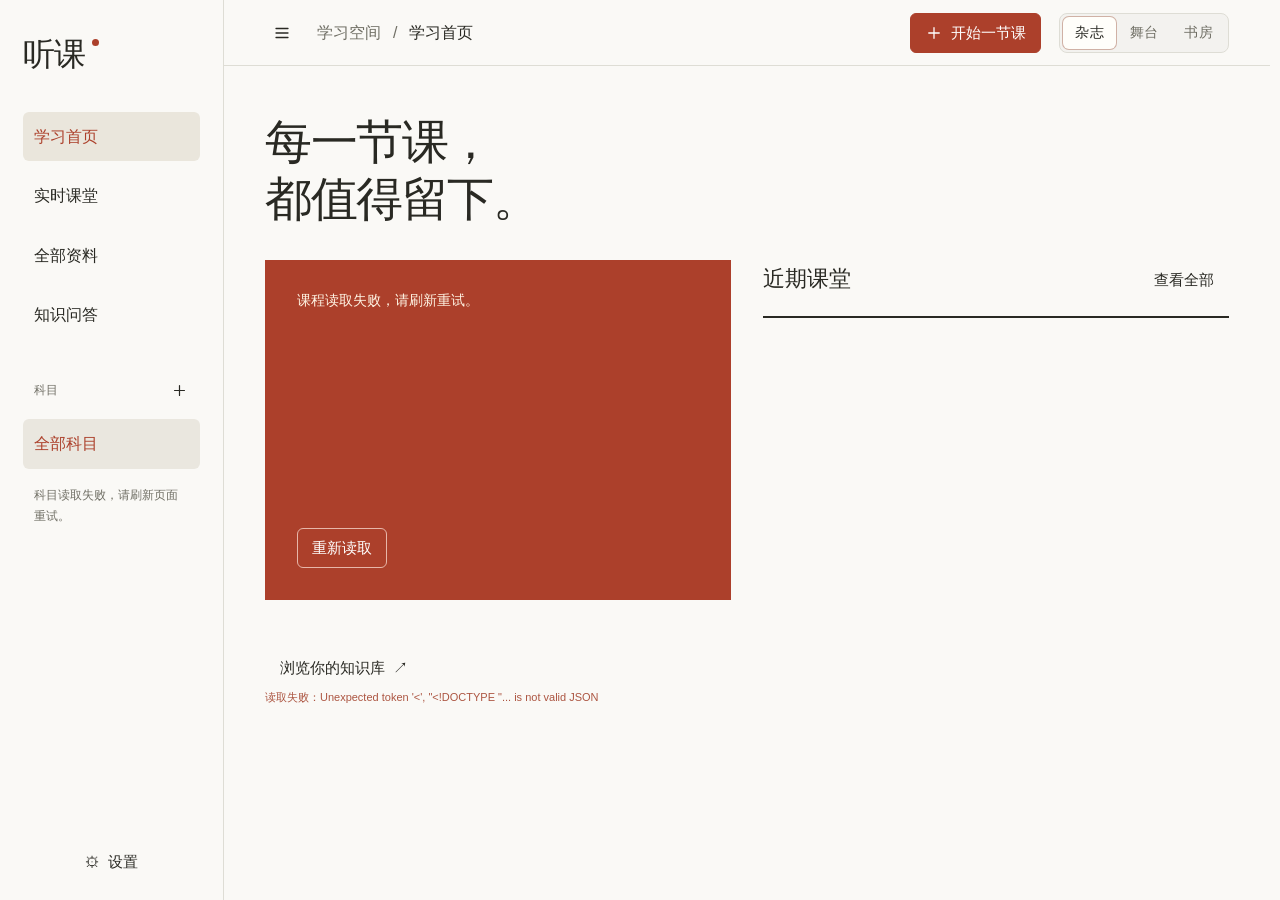
==== commit 3e8c0677: "Finalize workspace themes and classroom UI workflows" ====
--- a/static/library.html
+++ b/static/library.html
@@ -1,9 +1,13 @@
-<!doctype html><html lang="zh-CN"><head><meta charset="utf-8"><meta name="viewport" content="width=device-width,initial-scale=1"><meta name="theme-color" content="#f7f8f5"><title>课程资料 · 听课</title><link rel="stylesheet" href="/static/style.css"><link rel="stylesheet" href="/static/library.css"><link rel="stylesheet" href="/static/knowledge.css"><link rel="stylesheet" href="/static/workspace.css?v=20260922"></head><body class="library-page"><aside class="sidebar"><a class="brand" href="/"><span class="brandmark"><i></i><i></i><i></i><i></i></span><span>听课<small>留住每一个知识点</small></span></a><div class="nav-caption">学习空间</div><nav aria-label="主导航"><a class="nav-item " href="/"><svg class="icon" viewBox="0 0 24 24" fill="none" stroke="currentColor" stroke-width="1.65" stroke-linecap="round" stroke-linejoin="round" aria-hidden="true"><rect x="9" y="3" width="6" height="12" rx="3"/><path d="M5 10v2a7 7 0 0 0 14 0v-2M12 19v3M8 22h8"/></svg>实时课堂</a><a class="nav-item active" href="/library"><svg class="icon" viewBox="0 0 24 24" fill="none" stroke="currentColor" stroke-width="1.65" stroke-linecap="round" stroke-linejoin="round" aria-hidden="true"><path d="M3 7V5h6l2 2h10v13H3z"/></svg>课程资料</a></nav><button id="knowledgeSettings" class="quiet kb-settings">知识库位置</button><button id="newSubject" class="quiet new-subject" type="button"><svg class="icon" viewBox="0 0 24 24" fill="none" stroke="currentColor" stroke-width="1.65" stroke-linecap="round" stroke-linejoin="round" aria-hidden="true"><path d="M12 5v14M5 12h14"/></svg>新建科目</button><div class="subject-tree" id="subjectTree" aria-label="科目与课程"></div><div class="sidebar-bottom"><span class="local-dot"></span> 本地学习空间<small>你的积累，都在这里。</small></div></aside><div class="app-shell"><header class="topbar"><button id="toggleNavigation" class="icon-button" aria-label="收起导航" aria-expanded="true" title="收起导航"><svg class="icon" viewBox="0 0 24 24" fill="none" stroke="currentColor" stroke-width="1.65" stroke-linecap="round" stroke-linejoin="round" aria-hidden="true"><path d="M4 6h16M4 12h16M4 18h16"/></svg></button><div class="breadcrumb">学习空间 <span>/</span> <strong>课程资料</strong></div><a class="button quiet" href="/"><svg class="icon" viewBox="0 0 24 24" fill="none" stroke="currentColor" stroke-width="1.65" stroke-linecap="round" stroke-linejoin="round" aria-hidden="true"><path d="M12 5v14M5 12h14"/></svg>开始一节课</a><button id="toggleQuestions" class="quiet questions-toggle" aria-expanded="false" aria-controls="questionsDrawer">课堂问答 <span id="questionCount" hidden></span></button></header><main>
-<section class="page-heading"><div><div class="eyebrow">YOUR PERSONAL KNOWLEDGE LIBRARY</div><h1>每一节课，都值得留下。</h1><p>回看、整理与连接，让学过的知识真正属于你。</p></div><button id="refresh" class="quiet"><svg class="icon" viewBox="0 0 24 24" fill="none" stroke="currentColor" stroke-width="1.65" stroke-linecap="round" stroke-linejoin="round" aria-hidden="true"><path d="M20 8a8 8 0 1 0 0 8M20 3v5h-5"/></svg>刷新记录</button></section>
+<!doctype html><html lang="zh-CN"><head><meta charset="utf-8"><meta name="viewport" content="width=device-width,initial-scale=1"><meta name="theme-color" content="#faf9f6"><title>课程资料 · 听课</title><link rel="stylesheet" href="/static/style.css"><link rel="stylesheet" href="/static/library.css"><link rel="stylesheet" href="/static/knowledge.css"><link rel="stylesheet" href="/static/workspace.css?v=reader-clean-1"><link rel="stylesheet" href="/static/themes.css?v=subject-start-1"><script>try{var savedAppearance=localStorage.getItem('classroom-appearance');document.documentElement.dataset.theme=['edition','stage','folio'].includes(savedAppearance)?savedAppearance:'edition';}catch{document.documentElement.dataset.theme='edition';}</script><link rel="stylesheet" href="/static/sidebar.css?v=10"><script src="/static/sidebar-navigation.js?v=archive-1"></script><script src="/static/sidebar-cache.js?v=archive-1"></script><link rel="stylesheet" href="/static/qa-surface.css?v=live-qa-copy-1"><link rel="stylesheet" href="/static/controls.css?v=subject-start-1"><style>.storage-path-picker{display:flex;align-items:center;gap:12px}.storage-path-picker input{flex:1;min-width:0}.storage-path-picker button{flex-shrink:0;white-space:nowrap}@media(max-width:600px){.storage-path-picker{flex-wrap:wrap}.storage-path-picker input{flex-basis:100%}}</style>
+<link rel="stylesheet" href="/static/folder-picker.css?v=4">
+<script defer src="/static/folder-picker.js?v=4"></script>
+<link rel="stylesheet" href="/static/settings-refinement.css?v=4">
+<link rel="stylesheet" href="/static/reader-outline.css?v=5"><link rel="stylesheet" href="/static/study-refinement.css?v=20"><link rel="stylesheet" href="/static/qa-citations.css?v=2"><link rel="stylesheet" href="/static/edition-refinement.css?v=2"><link rel="stylesheet" href="/static/stage-refinement.css?v=1"></head><body class="library-page" data-surface="home"><script>if(document.documentElement.dataset.theme==='stage')document.body.classList.add('navigation-closed');var initialParams=new URLSearchParams(location.search);document.body.dataset.surface=initialParams.has('session')?'reader':initialParams.get('view')==='list'||initialParams.get('archive')==='1'||initialParams.get('subject')==='已归档'?'list':'home';</script><aside class="sidebar"><a class="brand" href="/library"><span class="brandmark"><i></i><i></i><i></i><i></i></span><span>听课</span></a><nav aria-label="主导航"><a class="nav-item magazine-home-link" data-nav="home" href="/library">学习首页</a><a class="nav-item " data-nav="live" href="/"><svg class="icon" viewBox="0 0 24 24" fill="none" stroke="currentColor" stroke-width="1.65" stroke-linecap="round" stroke-linejoin="round" aria-hidden="true"><rect x="9" y="3" width="6" height="12" rx="3"/><path d="M5 10v2a7 7 0 0 0 14 0v-2M12 19v3M8 22h8"/></svg>实时课堂</a><a class="nav-item active" data-nav="library" href="/library?view=list"><svg class="icon" viewBox="0 0 24 24" fill="none" stroke="currentColor" stroke-width="1.65" stroke-linecap="round" stroke-linejoin="round" aria-hidden="true"><path d="M3 7V5h6l2 2h10v13H3z"/></svg>全部资料</a><button id="sidebarQuestions" data-nav="questions" type="button" class="nav-item">知识问答</button></nav><script>ClassroomNavigation.set(document.documentElement.dataset.navigationPage);</script><div class="subject-tree" id="subjectTree" aria-label="科目"><div class="tree-caption"><span>科目</span><button id="newSubject" class="quiet new-subject" aria-label="新建科目" title="新建科目" type="button"><svg class="icon" viewBox="0 0 24 24" fill="none" stroke="currentColor" stroke-width="1.65" stroke-linecap="round" stroke-linejoin="round" aria-hidden="true"><path d="M12 5v14M5 12h14"/></svg></button></div><div id="subjectLinks"><a class="subject-link selected" data-subject-link="" href="/library" aria-current="true">全部科目</a><p class="subjects-loading" role="status">正在读取科目…</p></div><script>ClassroomSubjects.mount(document.getElementById("subjectLinks"));</script></div><button id="workspaceSettingsBtn" class="shell-settings settings-launch" type="button" aria-haspopup="dialog">⚙ <span>设置</span></button><div hidden><button id="knowledgeSettings" type="button">知识库位置</button><button id="settingsBtn" type="button">API</button></div></aside><div class="app-shell"><header class="topbar"><button id="toggleNavigation" class="icon-button" aria-label="收起导航" aria-expanded="true" title="收起导航"><svg class="icon" viewBox="0 0 24 24" fill="none" stroke="currentColor" stroke-width="1.65" stroke-linecap="round" stroke-linejoin="round" aria-hidden="true"><path d="M4 6h16M4 12h16M4 18h16"/></svg></button><div class="breadcrumb">学习空间 <span>/</span> <strong>课程资料</strong></div><a class="button primary" href="/"><svg class="icon" viewBox="0 0 24 24" fill="none" stroke="currentColor" stroke-width="1.65" stroke-linecap="round" stroke-linejoin="round" aria-hidden="true"><path d="M12 5v14M5 12h14"/></svg>开始一节课</a><button id="toggleQuestions" class="quiet questions-toggle" aria-expanded="false" aria-controls="questionsDrawer">课堂问答 <span id="questionCount" hidden></span></button></header><nav class="style-navigation" aria-label="快捷导航"><a class="style-wordmark" href="/library">听课</a><a data-nav="home" href="/library">学习首页</a><a data-nav="library" href="/library?view=list">课程资料</a><a data-nav="live" href="/">实时课堂</a><button data-nav="questions" type="button">知识问答</button><button class="stage-menu-trigger" type="button" aria-expanded="false">科目与设置</button></nav><script>ClassroomNavigation.set(document.documentElement.dataset.navigationPage);</script><main><section id="magazineHome" aria-label="学习首页"><div class="magazine-intro"><div><h1>每一节课，<br>都值得留下。</h1></div><div class="intro-action"><a class="button primary" href="/">开始一节课 <span aria-hidden="true">↗</span></a></div></div><div class="magazine-issue"><section id="coverStory" class="cover-story" aria-label="最近的课堂"><p>正在读取课堂记录…</p></section><section class="issue-index"><div class="issue-heading"><h2 id="recentHeading">近期课堂</h2><button id="showAllCourses" class="text-button">查看全部</button></div><div id="recentCourses"></div></section></div><div class="magazine-closing"><button id="homeBrowse" class="text-button">浏览你的知识库 <span aria-hidden="true">↗</span></button></div></section><div class="reader-navigation" id="readerNavigation" hidden><button id="backToCatalog" class="quiet">返回课程目录</button><span id="readingSubject" hidden></span><a id="continueCourse" class="button primary" href="/">继续录音</a></div>
+<section class="page-heading"><div><h1>所有课堂，<em>都在这里。</em></h1></div><button id="refresh" class="quiet" hidden><svg class="icon" viewBox="0 0 24 24" fill="none" stroke="currentColor" stroke-width="1.65" stroke-linecap="round" stroke-linejoin="round" aria-hidden="true"><path d="M20 8a8 8 0 1 0 0 8M20 3v5h-5"/></svg>刷新记录</button></section>
 <div id="libraryMessage" role="status" aria-live="polite">正在读取本机记录…</div>
-<div class="library-grid"><aside class="catalog"><div class="catalog-heading"><h2 id="listHeading">全部课程</h2><span id="recordCount" class="count-badge"></span></div><label class="search"><span class="sr-only">搜索课程</span><svg class="icon" viewBox="0 0 24 24" fill="none" stroke="currentColor" stroke-width="1.65" stroke-linecap="round" stroke-linejoin="round" aria-hidden="true"><circle cx="10" cy="10" r="6"/><path d="m15 15 6 6"/></svg><input id="search" type="search" placeholder="关键词搜索名称、原文、笔记"></label><label class="subject-filter">按科目筛选<select id="subjectFilter"><option value="">全部科目</option></select></label><div class="batch-tools"><button id="selectVisible" class="text-button">全选结果</button><button id="trashView" class="text-button">回收站</button></div><div id="records" class="record-list"></div><div class="catalog-tip">点击标题阅读 · 勾选记录批量整理</div>
-<section class="merge-box" id="selectionPanel" hidden><div class="selection-heading"><h2 id="selectionCount">已选记录</h2><button id="clearSelection" class="text-button">取消选择</button></div><p id="selectionHint">选择多份转写后，可以合并为一节完整的课。</p><div class="merge-actions"><button id="deleteSelected" class="danger" disabled>移入回收站</button><button id="restoreSelected" class="primary" hidden disabled>恢复所选</button></div><details id="mergeOptions"><summary>合并为一节课 <span>调整顺序与名称</span></summary><ol id="selected"></ol><label>合并后的课程名称<input id="mergeTitle" maxlength="200" placeholder="为完整的课程起个名字"></label><button id="merge" class="primary full-width" disabled>合并为新记录</button></details></section></aside>
-<article class="panel reader"><div class="reader-titlebar"><div><span class="reader-eyebrow">COURSE NOTES</span><h2 id="detailTitle">打开一节课，继续思考。</h2></div><div class="reader-actions"><button id="rename" class="icon-button with-label" title="修改课程名称" aria-label="修改名称" disabled><svg class="icon" viewBox="0 0 24 24" fill="none" stroke="currentColor" stroke-width="1.65" stroke-linecap="round" stroke-linejoin="round" aria-hidden="true"><path d="m16 3 5 5-12 12-6 1 1-6zM13 6l5 5"/></svg><span>改名</span></button><button id="focusView" class="icon-button with-label" title="专注阅读" aria-label="专注阅读"><svg class="icon" viewBox="0 0 24 24" fill="none" stroke="currentColor" stroke-width="1.65" stroke-linecap="round" stroke-linejoin="round" aria-hidden="true"><path d="M8 3H3v5m13-5h5v5M3 16v5h5m13-5v5h-5"/></svg><span>专注阅读</span></button><a id="download" class="icon-button with-label" aria-label="导出 Markdown" title="导出 Markdown" hidden><svg class="icon" viewBox="0 0 24 24" fill="none" stroke="currentColor" stroke-width="1.65" stroke-linecap="round" stroke-linejoin="round" aria-hidden="true"><path d="M12 3v12m-5-5 5 5 5-5M4 16v5h16v-5"/></svg><span>导出</span></a></div></div><details class="course-details"><summary>科目与课程信息</summary><div class="subject-assignment"><label>课程所属科目<select id="assignSubject"><option value="未分类">未分类</option></select></label><button id="saveSubject" disabled>保存科目</button></div><p id="detailMeta" class="detail-meta">从左侧选择一份记录，查看转写和笔记。</p></details><div class="reader-toolbar"><div class="reader-tabs" aria-label="阅读内容"><button id="transcriptTab" aria-pressed="true">转写原文</button><button id="notesTab" aria-pressed="false">课程笔记</button></div><button id="rewrite" class="quiet small" disabled><svg class="icon" viewBox="0 0 24 24" fill="none" stroke="currentColor" stroke-width="1.65" stroke-linecap="round" stroke-linejoin="round" aria-hidden="true"><path d="M20 8a8 8 0 1 0 0 8M20 3v5h-5"/></svg>重新整理全文</button></div><div id="detailBody" class="panelbody text">每一次认真听讲，都会成为积累。
+<div class="library-grid"><aside id="readingOutline" class="reading-outline" hidden><h2>本课目录</h2><nav id="outlineLinks" aria-label="笔记目录"></nav><button id="readerQuestions" class="text-button">向这门课提问</button></aside><aside class="catalog"><div class="catalog-heading"><h2 id="listHeading">全部课程</h2><span id="recordCount" class="count-badge"></span></div><label class="search"><span class="sr-only">搜索课程</span><svg class="icon" viewBox="0 0 24 24" fill="none" stroke="currentColor" stroke-width="1.65" stroke-linecap="round" stroke-linejoin="round" aria-hidden="true"><circle cx="10" cy="10" r="6"/><path d="m15 15 6 6"/></svg><input id="search" type="search" placeholder="搜索课程名称、课程笔记"></label><label class="subject-filter"><span class="filter-caption">按科目筛选</span><select id="subjectFilter"><option value="">全部科目</option></select></label><div class="batch-tools"><button id="selectVisible" class="text-button">全选结果</button></div><div id="records" class="record-list"></div>
+<section class="merge-box" id="selectionPanel" hidden><div class="selection-heading"><h2 id="selectionCount">已选记录</h2><div class="merge-actions"><button id="deleteSelected" class="quiet" disabled>归档所选</button><button id="restoreSelected" class="primary" hidden disabled>恢复所选</button><button id="purgeSelected" class="danger" hidden disabled>彻底删除</button></div></div><p id="selectionHint">选择多份转写后，可以合并为一节完整的课。</p><div id="mergeOptions" class="merge-workspace" hidden><section class="merge-order"><h3>合并顺序</h3><ol id="selected"></ol></section><section class="merge-setup"><label for="mergeTitle">合并后的课程名称</label><input id="mergeTitle" maxlength="200" placeholder="为完整的课程起个名字"><p>将按左侧顺序合并，原记录保留。</p><button id="merge" class="primary" disabled>合并为一节课</button></section></div></section></aside>
+<article class="panel reader"><div class="reader-titlebar"><div><h2 id="detailTitle">打开一节课，继续思考。</h2></div><div class="reader-actions"><button id="rename" class="icon-button with-label" title="修改课程名称" aria-label="修改名称" disabled><svg class="icon" viewBox="0 0 24 24" fill="none" stroke="currentColor" stroke-width="1.65" stroke-linecap="round" stroke-linejoin="round" aria-hidden="true"><path d="m16 3 5 5-12 12-6 1 1-6zM13 6l5 5"/></svg><span>改名</span></button><button id="focusView" class="icon-button with-label" title="专注阅读" aria-label="专注阅读"><svg class="icon" viewBox="0 0 24 24" fill="none" stroke="currentColor" stroke-width="1.65" stroke-linecap="round" stroke-linejoin="round" aria-hidden="true"><path d="M8 3H3v5m13-5h5v5M3 16v5h5m13-5v5h-5"/></svg><span>专注阅读</span></button><a id="download" class="icon-button with-label" aria-label="导出 Markdown" title="导出 Markdown" hidden><svg class="icon" viewBox="0 0 24 24" fill="none" stroke="currentColor" stroke-width="1.65" stroke-linecap="round" stroke-linejoin="round" aria-hidden="true"><path d="M12 3v12m-5-5 5 5 5-5M4 16v5h16v-5"/></svg><span>导出</span></a></div></div><div hidden><div class="subject-assignment"><label>课程所属科目<select id="assignSubject"><option value="已归档">已归档</option></select></label><button id="saveSubject" disabled>保存科目</button></div><p id="detailMeta" class="detail-meta">从左侧选择一份记录，查看转写和笔记。</p></div><div class="reader-toolbar"><div class="reader-tabs" aria-label="阅读内容"><button id="readerQaTab" type="button">课堂问答</button><button id="transcriptTab" aria-pressed="true">转写原文</button><button id="notesTab" aria-pressed="false">课程笔记</button></div><button id="rewrite" class="quiet small" disabled><svg class="icon" viewBox="0 0 24 24" fill="none" stroke="currentColor" stroke-width="1.65" stroke-linecap="round" stroke-linejoin="round" aria-hidden="true"><path d="M20 8a8 8 0 1 0 0 8M20 3v5h-5"/></svg>重新整理全文</button></div><div id="detailBody" class="panelbody text">每一次认真听讲，都会成为积累。
 
-在左侧打开一节课，或勾选多段记录，将它们整理到一起。</div><footer><span id="detailFooter">内容保存在本机</span><span class="reader-footer-mark">听课 · 留下思考的痕迹</span></footer></article></div><section id="questionsDrawer" class="panel qa-panel" aria-label="课程知识库问答" hidden><button id="closeQuestions" class="icon-button drawer-close" aria-label="收起课堂问答" title="收起课堂问答"><svg class="icon" viewBox="0 0 24 24" fill="none" stroke="currentColor" stroke-width="1.65" stroke-linecap="round" stroke-linejoin="round" aria-hidden="true"><path d="m6 6 12 12M18 6 6 18"/></svg></button><div class="panelhead"><div><h2>课堂问答</h2><p id="qaScope">选择一节课后，基于这个科目的全部课程回答。</p></div><div class="qa-tools"><label class="check-label"><input id="autoQuestions" type="checkbox" checked>自动识别课堂提问</label><button id="detectQuestions" class="quiet small" disabled>识别最近提问</button></div></div><div class="qa-layout"><div id="qaFeed" class="qa-feed" aria-live="polite"><p>老师的提问与参考回答会出现在这里，你也可以随时提问。</p></div><form id="askForm" class="ask-form"><label for="questionInput">向这门课的知识库提问</label><textarea id="questionInput" rows="3" maxlength="1000" placeholder="例如：执行依据需要满足哪些条件？" required></textarea><p class="qa-help">回答附带资料来源。缺少依据时会说明；自动识别的提问可能来自课堂中的任何说话人。</p><button id="askButton" class="primary" disabled>提问</button><div id="qaStatus" role="status"></div></form></div></section></main></div><dialog id="renameDialog"><form id="renameForm"><h2>修改课程名称</h2><label>课程名称<input id="renameTitle" maxlength="200" required autocomplete="off"></label><p id="renameMessage" role="status"></p><div class="actions"><button id="cancelRename" type="button">取消</button><button id="saveRename" class="primary" type="submit">保存名称</button></div></form></dialog>
-<dialog id="subjectDialog"><form id="subjectForm"><h2>新建科目</h2><label>科目名称<input id="subjectName" maxlength="80" required placeholder="例如：民法、线性代数" autocomplete="off"></label><p>创建后会在知识库中建立同名目录，用来保存这个科目的每堂课。</p><p id="subjectMessage" role="status"></p><div class="actions"><button id="cancelSubject" type="button">取消</button><button id="createSubject" class="primary">创建科目</button></div></form></dialog><datalist id="subjectNames"></datalist><dialog id="storageDialog"><form id="storageForm"><h2>本地知识库</h2><p>每个科目对应一个目录，保存课程原文、笔记和问答。修改位置会复制全部资料，并保留旧目录。</p><label>知识库目录（完整路径）<input id="storagePath" required placeholder="E:\Create\课堂知识库"></label><p id="storageCurrent"></p><p>请选择一个空目录。迁移前需暂停录音并等待笔记、问答完成。</p><div class="actions"><button id="cancelStorage" type="button">取消</button><button id="saveStorage" class="primary">保存并迁移</button></div><p id="storageStatus" role="status"></p></form></dialog><script src="/static/notes-renderer.js"></script><script src="/static/library.js"></script><script src="/static/ui.js"></script><script src="/static/knowledge-ui.js"></script></body></html>+在左侧打开一节课，或勾选多段记录，将它们整理到一起。</div><span id="detailFooter" hidden></span></article></div><section id="questionsDrawer" class="panel qa-panel" aria-label="课程知识库问答" hidden><button id="closeQuestions" class="icon-button drawer-close" aria-label="收起课堂问答" title="收起课堂问答"><svg class="icon" viewBox="0 0 24 24" fill="none" stroke="currentColor" stroke-width="1.65" stroke-linecap="round" stroke-linejoin="round" aria-hidden="true"><path d="m6 6 12 12M18 6 6 18"/></svg></button><div class="panelhead"><div><h2>课堂问答</h2><p id="qaScope">选择一节课后，基于这个科目的全部课程回答。</p></div><div class="qa-tools"><label class="check-label"><input id="autoQuestions" type="checkbox" checked>自动识别课堂提问</label><button id="detectQuestions" class="quiet small" disabled>识别最近提问</button></div></div><div class="qa-layout"><div id="qaFeed" class="qa-feed" aria-live="polite"><p>暂无问答。</p></div><form id="askForm" class="ask-form"><label for="questionInput">向这门课的知识库提问</label><textarea id="questionInput" rows="3" maxlength="1000" placeholder="例如：执行依据需要满足哪些条件？" required></textarea><p class="qa-help">回答附带资料来源。缺少依据时会说明；自动识别的提问可能来自课堂中的任何说话人。</p><button id="askButton" class="primary" disabled>提问</button><div id="qaStatus" role="status"></div></form></div></section><button id="readerBackTop" class="reader-back-top" type="button" aria-label="回到顶部" hidden><svg viewBox="0 0 24 24" fill="none" stroke="currentColor" stroke-width="1.8" stroke-linecap="round" stroke-linejoin="round" aria-hidden="true"><path d="m6 12 6-6 6 6M12 6v13"/></svg></button></main></div><dialog id="settings"><form id="settingsForm"><div class="panelhead"><h2>大模型 API 设置</h2><button type="button" id="closeSettings">关闭</button></div><p>支持 OpenAI 兼容的 Chat Completions 接口。</p><label>Base URL<input id="baseUrl" placeholder="https://api.example.com/v1" required></label><label>模型名称<input id="model" placeholder="填写服务商提供的模型 ID" required></label><label>API Key<input id="apiKey" type="password" autocomplete="off" placeholder="密钥只保存到本机；留空保留现有密钥"></label><p class="settings-field-help">密钥保存在本机 config.json 文件中，请勿分享该文件。</p><div class="actions"><button type="button" id="testApi">保存并测试连接</button><button type="submit" class="primary">保存设置</button></div><p id="settingsStatus" role="status"></p></form></dialog><dialog id="purgeDialog" class="archive-purge-dialog"><form id="purgeForm"><h2 id="purgeCount">彻底删除所选课程？</h2><p>转写、笔记、问答和历史版本将从本机删除，无法恢复。</p><ul id="purgeCourseList"></ul><p id="purgeMessage" role="status" class="error"></p><div class="actions"><button id="cancelPurge" type="button">取消</button><button id="confirmPurge" type="submit" class="danger">确认彻底删除</button></div></form></dialog><dialog id="renameDialog"><form id="renameForm"><h2>修改课程名称</h2><label>课程名称<input id="renameTitle" maxlength="200" required autocomplete="off"></label><p id="renameMessage" role="status"></p><div class="actions"><button id="cancelRename" type="button">取消</button><button id="saveRename" class="primary" type="submit">保存名称</button></div></form></dialog>
+<dialog id="subjectDialog"><form id="subjectForm"><h2>新建科目</h2><label>科目名称<input id="subjectName" maxlength="80" required placeholder="例如：民法、线性代数" autocomplete="off"></label><p id="subjectMessage" role="status"></p><div class="actions"><button id="cancelSubject" type="button">取消</button><button id="createSubject" class="primary">创建科目</button></div></form></dialog><datalist id="subjectNames"></datalist><dialog id="storageDialog"><form id="storageForm"><h2>本地知识库</h2><p>每个科目对应一个目录，保存课程原文、笔记和问答。修改位置会复制全部资料，并保留旧目录。</p><label for="storagePath">知识库目录</label><div class="storage-path-picker"><input id="storagePath" required placeholder="请选择文件夹，或输入完整路径"><button id="chooseStorage" type="button">选择文件夹</button></div><p class="settings-field-help">请选择空文件夹。迁移前请暂停录音，并等待笔记和问答完成。</p><div class="actions"><button id="cancelStorage" type="button">取消</button><button id="saveStorage" class="primary">保存并迁移</button></div><p id="storageStatus" role="status"></p></form></dialog><div id="recordingSettingsSource" hidden><div class="settings-grid"><label>麦克风<div class="input-pair"><select id="mic"><option value="">系统默认麦克风</option></select><button id="refreshMic" title="重新检测麦克风">检测</button></div></label><label>笔记整理间隔<select id="interval"><option value="20">每 20 秒</option><option value="30">每 30 秒</option><option value="45">每 45 秒</option><option value="60" selected>每 60 秒</option></select></label><label class="model-field">音频转录模型<div class="input-pair"><select id="speechModel" aria-label="音频转录模型"><option value="">正在读取模型…</option></select><button id="switchModel" disabled>切换模型</button></div></label><span id="speechStatus" role="status">正在核对实际运行模型</span></div></div><script src="/static/notes-renderer.js"></script><script src="/static/library.js?v=sentence-1"></script><script src="/static/ui.js?v=qa-surface-1"></script><script src="/static/study-presentation.js?v=2"></script><script src="/static/qa-citations.js?v=1"></script><script src="/static/knowledge-ui.js?v=history-3"></script><script src="/static/magazine.js?v=archive-2"></script><script src="/static/themes.js?v=shortcut-revert-1"></script><script src="/static/subject-management.js?v=archive-1"></script><script src="/static/subject-order.js?v=1"></script><script src="/static/workspace-settings.js?v=interval-60-1"></script><script src="/static/qa-surface.js?v=history-1"></script><script src="/static/reader-outline.js?v=1"></script><script src="/static/reader-tools.js?v=2"></script></body></html>
--- a/static/workspace.css
+++ b/static/workspace.css
@@ -1,284 +1,1659 @@
-/* Listening workspace. Impeccable polish: operate clearly, read comfortably. */
+/* Magazine workspace — actual application, shared by recording, library and settings. */
+html {scrollbar-gutter:stable;}
 :root {
-  --bg:#f7f8fa; --paper:#fff; --ink:#252b32; --muted:#626d78;
-  --line:#e1e5e9; --green:#24634f; --soft:#eaf3ee; --radius:12px;
-  --surface-secondary:#f0f2f5; --control-border:#cbd2d9; --danger:#a64035;
-  --sidebar-width:224px; --toolbar-height:60px;
-  font-family:"Segoe UI Variable Text","Segoe UI","Microsoft YaHei",sans-serif;
-  font-size:14px; color:var(--ink); background:var(--bg);
+  --bg:#faf9f6;
+  --paper:#fffefa;
+  --ink:#292923;
+  --muted:#706f65;
+  --line:#deddd5;
+  --green:#ac402b;
+  --soft:#f2e8e0;
+  --radius:3px;
+  --sidebar-width:206px;
+  --toolbar-height:66px;
+  --control-border:#c9c7bd;
+  --danger:#a33429;
+  font-family:'Segoe UI','Microsoft YaHei',sans-serif;
+  font-size:14px;
+  color:var(--ink);
+  background:var(--bg)}
+
+body {
+  background:var(--bg);
+  color:var(--ink)}
+::selection {
+  background:#edd1bf;
+  color:#552818}
+button,input,select,textarea {
+  font:inherit}
+button,.button,input,select,textarea {
+  border-radius:3px;
+  box-shadow:none}
+button,.button {
+  min-height:40px;
+  padding:10px 15px;
+  font-size:13px;
+  color:var(--ink);
+  border-color:var(--control-border);
+  font-weight:500}
+button:hover,.button:hover {
+  background:#f0eee6;
+  border-color:#a6a295}
+button:disabled {
+  opacity:.42;
+  cursor:not-allowed}
+.primary {
+  color:#fffaf1;
+  background:var(--green);
+  border-color:var(--green);
+  box-shadow:none;
+  font-weight:600}
+.primary:hover {
+  color:white;
+  background:#8e3422;
+  border-color:#8e3422}
+.quiet,.text-button {
+  background:transparent;
+  border-color:transparent}
+.quiet:hover,.text-button:hover {
+  background:#f0eee6;
+  color:var(--ink);
+  border-color:transparent}
+.text-button {
+  padding:8px 4px;
+  font-size:12px;
+  min-height:36px}
+.small {
+  font-size:12px}
+.danger {
+  color:var(--danger);
+  border-color:#d5b7af}
+.danger:hover {
+  background:#f7e8e3}
+.icon {
+  width:18px;
+  height:18px}
+.icon-button {
+  width:38px;
+  height:38px;
+  padding:9px}
+.with-label {
+  width:auto}
+.icon-button:hover {
+  background:var(--soft);
+  color:var(--green)}
+input,select,textarea {
+  padding:11px 12px;
+  border:1px solid var(--control-border);
+  background:#fff;
+  color:var(--ink);
+  min-height:42px;
+  caret-color:var(--green);
+  font-size:14px}
+textarea {
+  resize:vertical}
+input::placeholder,textarea::placeholder {
+  color:#77766f;
+  opacity:1}
+label {
+  font-size:12px;
+  color:var(--muted);
+  gap:9px}
+input[type=checkbox] {
+  accent-color:var(--green);
+  min-height:0}
+button:focus-visible,a:focus-visible,summary:focus-visible {
+  outline:2px solid var(--green);
+  outline-offset:4px}
+input:focus,select:focus,textarea:focus {
+  outline:2px solid var(--green);
+  outline-offset:2px;
+  border-color:var(--green)}
+p {
+  color:var(--muted)}
+a {
+  text-underline-offset:5px}
+* {
+  scrollbar-width:thin;
+  scrollbar-color:#b9b5a8 transparent}
+h1,h2,h3 {
+  text-wrap:balance}
+button,a {
+  touch-action:manipulation}
+
+/* Persistent subject navigation. */
+.sidebar {
+  position:fixed;
+  inset:0 auto 0 0;
+  width:var(--sidebar-width);
+  display:flex;
+  flex-direction:column;
+  align-items:stretch;
+  padding:32px 20px 18px;
+  background:#f5f3ed;
+  border-right:1px solid var(--line);
+  z-index:30;
+  gap:0}
+.brand {
+  padding:0 6px;
+  gap:0;
+  color:var(--ink);
+  font-size:30px;
+  letter-spacing:-.04em;
+  font-weight:750}
+.brandmark {
+  display:none}
+.brand>span:last-child:before {
+  content:'';
+  display:block;
+  position:absolute;
+  margin:5px 0 0 64px;
+  width:7px;
+  height:7px;
+  border-radius:50%;
+  background:var(--green)}
+.brand small {
+  font-size:11px;
+  font-weight:400;
+  letter-spacing:0;
+  color:var(--muted);
+  margin-top:10px}
+.nav-caption {
+  font-size:10px;
+  color:var(--muted);
+  margin:42px 9px 12px}
+.sidebar nav {
+  display:grid;
+  gap:4px}
+.nav-item {
+  display:flex;
+  width:100%;
+  justify-content:flex-start;
+  text-align:left;
+  min-height:43px;
+  font-size:14px;
+  color:#5c5b51;
+  border:0;
+  border-radius:2px;
+  padding:11px 10px;
+  box-shadow:none;
+  background:transparent}
+.nav-item .icon {
+  display:none}
+.nav-item.active {
+  color:var(--green);
+  background:#eae6dc;
+  font-weight:650;
+  box-shadow:none}
+.nav-item:hover {
+  background:#eae6dc}
+.new-subject {
+  margin:25px 0 0;
+  width:100%;
+  justify-content:flex-start;
+  font-size:12px;
+  border:0;
+  border-top:1px solid var(--line);
+  border-radius:0;
+  padding:16px 8px 6px;
+  background:transparent}
+.new-subject .icon {
+  width:14px}
+.subject-tree {
+  margin:16px 0 20px;
+  flex:1;
+  overflow:auto;
+  min-height:0}
+.tree-caption {
+  font-size:11px;
+  padding:0 9px 10px;
+  color:var(--muted)}
+.subject-tree details {
+  margin:7px 0}
+.subject-tree summary {
+  font-size:13px;
+  padding:10px 6px;
+  cursor:pointer;
+  font-weight:600;
+  overflow-wrap:anywhere}
+.subject-tree summary span {
+  float:right;
+  font-size:11px;
+  color:var(--muted);
+  font-weight:400}
+.tree-course {
+  display:block;
+  font-size:12px;
+  line-height:1.65;
+  padding:8px 6px 8px 18px;
+  color:var(--muted);
+  text-decoration:none;
+  overflow-wrap:anywhere}
+.tree-course:hover,.tree-course[aria-current=page] {
+  color:var(--green);
+  background:#eee9df}
+.subject-browse {
+  font-size:11px;
+  min-height:32px;
+  padding:4px 8px;
+  border:0;
+  color:var(--green);
+  background:transparent;
+  margin-left:9px}
+.shell-settings {
+  margin-top:auto;
+  border-top:1px solid var(--line);
+  padding:10px 0}
+.shell-settings summary {
+  cursor:pointer;
+  padding:8px;
+  font-size:12px}
+.shell-settings button,.settings-link {
+  display:flex;
+  text-align:left;
+  justify-content:flex-start;
+  width:100%;
+  margin:0;
+  padding:9px 8px;
+  font-size:12px;
+  color:var(--muted);
+  text-decoration:none}
+.settings-link:hover {
+  background:#eee9df}
+.sidebar-bottom {
+  margin:0;
+  border-top:1px solid var(--line);
+  padding:16px 8px 0;
+  font-size:11px;
+  color:var(--muted)}
+.sidebar-bottom small {
+  display:none}
+.local-dot {
+  background:#7c836a}
+.app-shell {
+  margin-left:var(--sidebar-width);
+  min-width:0}
+.navigation-closed .sidebar,.focus-view .sidebar {
+  display:none}
+.navigation-closed .app-shell,.focus-view .app-shell {
+  margin-left:0}
+.topbar {
+  height:var(--toolbar-height);
+  padding:0 42px;
+  display:flex;
+  align-items:center;
+  gap:18px;
+  border-bottom:1px solid var(--line);
+  background:var(--bg);
+  position:relative}
+.breadcrumb {
+  flex:1;
+  font-size:16px;
+  line-height:1.5;
+  color:var(--muted)}
+.breadcrumb strong {
+  font-weight:500;
+  color:var(--ink)}
+.topbar>a.button {
+  background:var(--green);
+  color:#fff}
+.pill {
+  color:var(--muted);
+  font-size:11px;
+  border:0;
+  padding:0;
+  background:none}
+.headright {
+  display:flex;
+  gap:20px;
+  align-items:center}
+.questions-toggle {
+  font-size:12px;
+  border:0;
+  padding:8px 0;
+  color:var(--green)}
+.questions-toggle[aria-expanded=true] {
+  text-decoration:underline}
+#questionCount {
+  background:var(--soft);
+  color:var(--green);
+  border-radius:3px;
+  padding:2px 6px}
+.topbar .icon-button {
+  width:28px;
+  padding:5px;
+  color:var(--muted)}
+main {
+  max-width:1600px;
+  padding:42px 42px 35px;
+  margin:auto}
+.page-heading {
+  display:flex;
+  justify-content:space-between;
+  align-items:end;
+  gap:25px;
+  margin:15px 0 38px}
+.page-heading h1 {
+  font-size:clamp(36px,3.7vw,58px);
+  font-weight:650;
+  letter-spacing:-.035em;
+  line-height:1.22;
+  color:var(--ink);
+  margin:16px 0}
+.page-heading p {
+  font-size:13px;
+  line-height:1.8;
+  color:var(--muted);
+  margin:0}
+.eyebrow {
+  font-size:10px;
+  letter-spacing:1.5px;
+  color:var(--muted);
+  font-weight:400}
+.history-field {
+  width:min(480px,100%)}
+.history-field span {
+  font-size:11px}
+.history-field select {
+  width:100%;
+  font-size:12px}
+
+/* Magazine home, backed by saved course metadata. */
+.magazine-intro {
+  display:flex;
+  justify-content:space-between;
+  align-items:end;
+  gap:40px;
+  padding:26px 0 48px}
+.magazine-intro h1 {
+  font-size:clamp(44px,5vw,76px);
+  letter-spacing:-.04em;
+  line-height:1.15;
+  font-weight:650;
+  margin:25px 0 0}
+.intro-action {
+  padding-bottom:5px;
+  min-width:175px}
+.intro-action p {
+  font-size:14px;
+  line-height:1.9;
+  margin:0 0 22px;
+  color:#545349}
+.intro-action .primary {
+  padding:13px 20px}
+.magazine-issue {
+  display:grid;
+  grid-template-columns:minmax(0,1fr) minmax(0,1fr);
+  gap:38px;
+  align-items:start}
+.cover-story {
+  background:var(--green);
+  color:#fff4e4;
+  padding:34px;
+  min-height:430px;
+  display:flex;
+  flex-direction:column;
+  align-items:flex-start}
+.cover-label {
+  font-size:12px;
+  color:#f6dcc7;
+  margin:0}
+.cover-story h2 {
+  font-size:clamp(28px,2.8vw,42px);
+  line-height:1.35;
+  letter-spacing:-.03em;
+  margin:86px 0 22px;
+  overflow-wrap:anywhere}
+.cover-meta {
+  color:#f6dcc7;
+  font-size:12px;
+  line-height:1.9;
+  margin:0 0 35px}
+.cover-link {
+  color:#fff4e4;
+  border:0;
+  background:transparent;
+  font-size:14px;
+  margin-top:auto;
+  padding:8px 0;
+  text-decoration:underline;
+  text-underline-offset:7px;
+  min-height:40px}
+.cover-link:hover {
+  color:white;
+  background:transparent}
+.issue-heading {
+  display:flex;
+  align-items:center;
+  justify-content:space-between;
+  border-bottom:2px solid var(--ink);
+  padding:0 0 18px}
+.issue-heading h2 {
+  font-size:20px;
+  margin:0;
+  font-weight:600}
+.issue-row {
+  display:flex;
+  width:100%;
+  padding:24px 0;
+  gap:22px;
+  text-align:left;
+  border:0;
+  border-bottom:1px solid var(--line);
+  border-radius:0;
+  background:transparent;
+  white-space:normal;
+  justify-content:flex-start}
+.issue-row:hover {
+  background:#f1eee5}
+.issue-row time {
+  font-size:11px;
+  color:var(--muted);
+  font-variant-numeric:tabular-nums;
+  min-width:32px}
+.issue-row>span:nth-child(2) {
+  flex:1;
+  min-width:0}
+.issue-row strong {
+  font-size:18px;
+  font-weight:550;
+  line-height:1.65;
+  display:block;
+  overflow-wrap:anywhere}
+.issue-row small {
+  font-size:11px;
+  color:var(--muted);
+  display:block;
+  margin-top:7px}
+.issue-arrow {
+  font-size:22px;
+  font-weight:400}
+.magazine-closing {
+  display:flex;
+  align-items:center;
+  justify-content:space-between;
+  margin:45px 0 20px;
+  padding-top:20px}
+.magazine-closing p {
+  font-size:22px;
+  line-height:1.7;
+  margin:0;
+  color:var(--ink)}
+.magazine-closing strong {
+  font-weight:500}
+.magazine-empty {
+  padding:35px 0;
+  line-height:1.9;
+  font-size:13px}
+
+/* Catalog is a full page;
+   selecting a course opens its own reading surface. */
+.library-page[data-surface=home] .page-heading,.library-page[data-surface=home] .library-grid {
+  display:none}
+.library-page[data-surface=home] #libraryMessage {
+  margin:0 0 16px;
+  font-size:11px;
+  color:var(--muted)}
+.library-page[data-surface=list] .library-grid {
+  display:block}
+.library-page[data-surface=list] .reader {
+  display:none}
+.library-page[data-surface=list] .page-heading h1 {
+  font-size:42px}
+.library-page[data-surface=list] .catalog {
+  max-width:1150px}
+.catalog-heading {
+  padding:0 0 20px;
+  display:flex;
+  align-items:center;
+  gap:20px}
+.catalog-heading h2 {
+  font-size:20px;
+  font-weight:500;
+  margin:0}
+.count-badge {
+  background:transparent;
+  color:var(--muted);
+  font-size:12px;
+  padding:0}
+.catalog .search {
+  width:calc(100% - 210px);
+  display:inline-block;
+  margin:0 24px 0 0;
+  vertical-align:bottom}
+.catalog .search input {
+  font-size:14px;
+  border-radius:3px;
+  background:#fff;
+  width:100%;
+  min-height:46px}
+.catalog .search .icon {
+  top:14px;
+  color:var(--muted)}
+.subject-filter {
+  display:inline-flex;
+  width:180px;
+  margin:0;
+  vertical-align:bottom;
+  font-size:11px}
+.subject-filter select {
+  min-height:46px;
+  font-size:13px}
+.batch-tools {
+  margin:20px 0 8px;
+  padding-bottom:13px;
+  border-bottom:1px solid var(--line)}
+.batch-tools button {
+  font-size:12px}
+.record-list,.catalog:has(#selectionPanel:not([hidden])) .record-list {
+  max-height:none;
+  min-height:0;
+  overflow:visible;
+  padding:0}
+.record-row {
+  border:0;
+  border-bottom:1px solid var(--line);
+  border-radius:0;
+  background:transparent;
+  margin:0;
+  padding:23px 4px;
+  gap:23px;
+  align-items:center}
+.record-row:hover,.record-row.active {
+  background:#f1eee5;
+  border-color:var(--line)}
+.record-row input {
+  width:17px;
+  height:17px;
+  margin:0}
+.record-open {
+  background:transparent;
+  border:0;
+  padding:0;
+  text-align:left;
+  width:100%;
+  display:grid;
+  grid-template-columns:minmax(0,1fr) auto;
+  gap:8px 25px}
+.record-open:hover {
+  background:transparent}
+.record-open strong {
+  font-size:21px;
+  line-height:1.55;
+  color:var(--ink);
+  font-weight:550}
+.record-open small {
+  font-size:11px;
+  color:var(--muted);
+  margin:0;
+  align-self:center}
+.record-open small:last-of-type {
+  grid-column:1;
+  grid-row:2}
+.search-hit {
+  grid-column:1/-1;
+  background:#f0eadd;
+  color:#615847;
+  font-size:12px;
+  padding:10px}
+.catalog-tip {
+  font-size:11px;
+  color:var(--muted);
+  text-align:left;
+  margin:20px 0}
+.merge-box {
+  background:#f2eee4;
+  border:1px solid #d1c8b8;
+  border-radius:3px;
+  padding:24px;
+  margin-top:25px}
+.selection-heading h2 {
+  font-size:17px;
+  margin:0}
+.merge-box p {
+  font-size:12px;
+  color:var(--muted)}
+.merge-actions {
+  justify-content:flex-start}
+.merge-actions button {
+  width:auto;
+  font-size:13px}
+.merge-box details {
+  border-color:#d7cebc}
+.merge-box summary {
+  font-size:14px;
+  color:var(--ink)}
+.merge-box summary span {
+  font-size:11px;
+  color:var(--muted)}
+.picked-row span {
+  font-size:13px;
+  color:var(--ink)}
+.picked-row button {
+  font-size:12px;
+  padding:6px 12px}
+.merge-box label {
+  font-size:12px}
+.merge-box input {
+  font-size:14px}
+.merge-box .full-width {
+  width:auto;
+  min-width:180px}
+.empty {
+  font-size:14px;
+  padding:50px 20px;
+  color:var(--muted)}
+#libraryMessage,#message {
+  font-size:12px;
+  line-height:1.7;
+  min-height:24px;
+  color:var(--muted)}
+#libraryMessage.error,#message.error {
+  color:var(--danger)}
+
+/* Reader: outline and long-form document, without nested scroll areas. */
+.library-page[data-surface=reader] .page-heading,.library-page[data-surface=reader] .catalog {
+  display:none}
+.library-page[data-surface=reader] .library-grid {
+  display:grid;
+  grid-template-columns:170px minmax(0,1fr);
+  gap:42px}
+.reader-navigation {
+  display:flex;
+  align-items:center;
+  gap:25px;
+  padding-bottom:25px;
+  border-bottom:1px solid var(--line);
+  margin:0 0 30px}
+.reader-navigation>span {
+  font-size:12px;
+  color:var(--muted);
+  flex:1}
+.reader-navigation .primary {
+  margin-left:auto;
+  font-size:12px}
+.reading-outline {
+  padding-top:25px;
+  position:sticky;
+  top:25px;
+  align-self:start}
+.reading-outline h2 {
+  font-size:12px;
+  font-weight:500;
+  color:var(--muted);
+  margin:0 0 24px}
+.reading-outline a {
+  display:block;
+  color:var(--muted);
+  font-size:12px;
+  line-height:1.8;
+  text-decoration:none;
+  padding:8px 0;
+  overflow-wrap:anywhere}
+.reading-outline a:hover {
+  color:var(--green)}
+.reading-outline p {
+  font-size:12px}
+.reading-outline>button {
+  margin-top:25px;
+  color:var(--green)}
+.reader {
+  border:0;
+  border-radius:0;
+  box-shadow:none;
+  background:transparent;
+  min-height:70vh;
+  margin:0;
+  overflow:visible}
+.reader-titlebar {
+  display:block;
+  padding:24px 0 0}
+.reader-eyebrow {
+  display:none}
+.reader-titlebar h2 {
+  font-size:clamp(30px,3.1vw,46px);
+  line-height:1.35;
+  letter-spacing:-.025em;
+  color:var(--ink);
+  margin:0 0 25px;
+  font-weight:600;
+  overflow-wrap:anywhere}
+.reader-actions {
+  display:flex;
+  gap:14px;
+  max-width:none;
+  flex-wrap:wrap;
+  justify-content:flex-start;
+  margin:0}
+.reader-actions .with-label {
+  font-size:12px;
+  padding:7px 0;
+  min-height:34px;
+  width:auto;
+  gap:7px;
+  color:var(--muted)}
+.course-details {
+  margin:20px 0 25px;
+  padding:0;
+  font-size:12px;
+  color:var(--muted)}
+.course-details summary {
+  cursor:pointer;
+  padding:8px 0}
+.subject-assignment {
+  padding:15px 0 0;
+  display:flex;
+  gap:12px;
+  align-items:end}
+.subject-assignment label {
+  font-size:12px}
+.detail-meta {
+  margin:12px 0 0;
+  color:var(--muted);
+  font-size:12px;
+  line-height:1.8}
+.reader-toolbar {
+  margin-top:20px;
+  border-bottom:1px solid var(--line);
+  padding:0;
+  display:flex;
+  justify-content:space-between;
+  gap:15px;
+  align-items:center;
+  flex-wrap:wrap}
+.reader-tabs {
+  background:transparent;
+  padding:0;
+  gap:22px;
+  border-radius:0;
+  display:flex}
+.reader-tabs button {
+  border-radius:0;
+  border:0;
+  border-bottom:2px solid transparent;
+  padding:15px 0;
+  background:transparent;
+  font-size:13px;
+  color:var(--muted);
+  box-shadow:none}
+.reader-tabs [aria-pressed=true] {
+  border-bottom-color:var(--green);
+  background:transparent;
+  color:var(--green);
+  box-shadow:none;
+  font-weight:600}
+.reader-toolbar .small {
+  font-size:12px;
+  padding:8px 0}
+.reader .panelbody,.focus-view .reader .panelbody {
+  padding:36px 0 50px;
+  width:100%;
+  max-height:none;
+  min-height:300px;
+  overflow:visible;
+  max-width:76ch;
+  font-size:16px;
+  line-height:2;
+  color:var(--ink);
+  align-self:auto}
+.notes-content p {
+  color:var(--ink);
+  line-height:2}
+.notes-content h1 {
+  color:var(--ink);
+  font-size:30px;
+  margin:30px 0 20px}
+.notes-content h2 {
+  font-size:24px;
+  margin:42px 0 17px;
+  border:0;
+  color:var(--ink)}
+.notes-content h3 {
+  font-size:19px;
+  margin:32px 0 14px;
+  color:var(--ink)}
+.notes-content :is(h1,h2,h3) {
+  scroll-margin-top:24px}
+.notes-content li {
+  margin:8px 0}
+.notes-content table {
+  font-size:14px}
+.notes-content th {
+  background:#f0ede3}
+.notes-content blockquote {
+  border-left:1px solid #b8aa91;
+  color:var(--muted)}
+.reader footer {
+  background:transparent;
+  border-top:1px solid var(--line);
+  padding:20px 0;
+  color:var(--muted);
+  font-size:11px}
+.reader-footer-mark {
+  font-size:10px;
+  color:var(--muted)}
+.library-page.focus-view .library-grid {
+  grid-template-columns:1fr;
+  max-width:850px;
+  margin:auto}
+.focus-view .reading-outline {
+  display:none}
+.focus-view .reader-titlebar,.focus-view .reader-toolbar {
+  padding-left:0;
+  padding-right:0}
+.focus-view .detail-meta {
+  margin-left:0;
+  margin-right:0}
+.focus-view .subject-assignment {
+  padding-left:0}
+
+/* Classroom: quiet setup, content first, persistent recording actions. */
+.record-console {
+  border:0;
+  border-top:1px solid var(--line);
+  border-bottom:1px solid var(--line);
+  border-radius:0;
+  background:transparent;
+  box-shadow:none}
+.session-row {
+  display:flex;
+  align-items:end;
+  gap:24px;
+  padding:28px 0;
+  flex-wrap:wrap}
+.titlefield {
+  flex:1;
+  min-width:210px}
+.titlefield>span {
+  font-size:11px}
+.titlefield input {
+  font-size:24px;
+  font-weight:500;
+  padding:8px 0;
+  border:0;
+  border-bottom:1px solid var(--control-border);
+  border-radius:0;
+  background:transparent;
+  min-height:45px;
+  color:var(--ink)}
+.subject-field {
+  width:170px}
+.subject-field select {
+  font-size:13px}
+.record-actions {
+  display:flex;
+  gap:8px;
+  flex-wrap:wrap}
+.record-actions button {
+  min-height:44px;
+  font-size:13px}
+.record-actions button:disabled {
+  display:none}
+.record-actions #start:disabled {
+  display:none}
+.record-settings {
+  background:transparent;
+  border-top:1px solid var(--line)}
+.record-settings summary {
+  display:flex;
+  align-items:center;
+  gap:10px;
+  cursor:pointer;
+  padding:16px 0;
+  font-size:12px;
+  color:var(--muted)}
+.summary-hint {
+  font-size:11px;
+  color:var(--muted)}
+.settings-grid {
+  display:grid;
+  grid-template-columns:1fr 170px;
+  gap:20px;
+  padding:8px 0 25px}
+.model-field {
+  grid-column:1/-1}
+.input-pair {
+  display:flex;
+  gap:8px}
+.input-pair select {
+  flex:1;
+  min-width:0}
+.settings-grid #speechStatus {
+  font-size:12px;
+  color:var(--muted)}
+.status-row {
+  display:flex;
+  align-items:center;
+  justify-content:space-between;
+  gap:20px;
+  margin:19px 0}
+.live-reading-tabs {
+  display:flex;
+  gap:28px;
+  border-bottom:1px solid var(--line);
+  margin-top:27px}
+.live-reading-tabs button {
+  padding:12px 0;
+  border:0;
+  border-bottom:2px solid transparent;
+  border-radius:0;
+  background:transparent;
+  font-size:13px;
+  color:var(--muted)}
+.live-reading-tabs [aria-pressed=true] {
+  color:var(--green);
+  border-bottom-color:var(--green)}
+.workspace {
+  display:grid;
+  grid-template-columns:minmax(0,.8fr) minmax(0,1.2fr);
+  gap:42px;
+  margin-top:24px}
+.panel {
+  border:0;
+  border-radius:0;
+  box-shadow:none;
+  background:transparent;
+  overflow:hidden}
+.panelhead {
+  padding:18px 0;
+  border-bottom:1px solid var(--line);
+  min-height:60px;
+  gap:15px}
+.panelhead h2 {
+  font-size:18px;
+  color:var(--ink);
+  font-weight:550}
+.panelhead>span {
+  font-size:11px;
+  color:var(--muted)}
+.panelbody {
+  padding:26px 0;
+  min-height:350px;
+  max-height:65vh;
+  font-size:16px;
+  line-height:2}
+.transcript-panel {
+  border-right:1px solid var(--line);
+  padding-right:32px}
+.transcript-panel .text {
+  font-size:15px;
+  line-height:2.1;
+  color:#5a594f}
+.transcript-panel .partial {
+  color:#827e71}
+.text.empty-transcript,.notes-content.empty-notes,.notes-content.empty-notes p {
+  color:#79776d;
+  font-size:16px;
+  line-height:2}
+.notes-panel .note-hint,.tiny-badge {
+  display:none}
+.notes-panel .panelbody {
+  padding-right:8px}
+.panel footer {
+  padding:16px 0;
+  border-top:1px solid var(--line);
+  background:transparent;
+  font-size:11px;
+  color:var(--muted)}
+.dot {
+  background:#aaa99a}
+.dot.live {
+  background:var(--green)}
+.footnote {
+  color:var(--muted);
+  font-size:11px;
+  line-height:1.8;
+  margin:25px 0 90px}
+.live-page[data-live-view=notes] .workspace,.live-page[data-live-view=transcript] .workspace {
+  display:block;
+  max-width:1000px;
+  margin:24px auto}
+.live-page[data-live-view=notes] .transcript-panel,.live-page[data-live-view=transcript] .notes-panel {
+  display:none}
+.live-page[data-live-view=transcript] .transcript-panel {
+  border:0;
+  padding:0}
+.is-recording .record-actions {
+  position:fixed;
+  bottom:22px;
+  left:calc(50% + var(--sidebar-width)/2);
+  transform:translateX(-50%);
+  z-index:35;
+  background:#fffefa;
+  padding:12px 16px;
+  box-shadow:0 8px 35px #32291926;
+  border:1px solid var(--line);
+  max-width:90vw;
+  justify-content:center}
+.navigation-closed.is-recording .record-actions {
+  left:50%}
+.live-page.focus-view .page-heading,.live-page.focus-view .record-console,.live-page.focus-view .transcript-panel,.live-page.focus-view .live-reading-tabs {
+  display:none}
+.live-page.focus-view .workspace {
+  display:block;
+  max-width:950px;
+  margin:auto}
+.live-page.focus-view .notes-panel .panelbody {
+  max-height:none;
+  padding:30px 0;
+  overflow:visible}
+.live-page.focus-view .status-row {
+  position:sticky;
+  top:0;
+  background:var(--bg);
+  z-index:10;
+  padding:14px 0}
+.live-page.focus-view.is-recording .record-console {
+  display:block;
+  border:0}
+.live-page.focus-view.is-recording .session-row>*:not(.record-actions),.live-page.focus-view.is-recording .record-settings {
+  display:none}
+.live-page.focus-view.is-recording .session-row {
+  padding:0}
+
+/* Knowledge questions live in a dedicated side panel;
+   incoming answers never move the document. */
+.qa-panel,.focus-view .qa-panel {
+  position:fixed;
+  right:0;
+  top:0;
+  bottom:0;
+  width:min(480px,100vw);
+  max-width:none;
+  margin:0;
+  background:#fffefa;
+  z-index:45;
+  border-left:1px solid var(--line);
+  box-shadow:-12px 0 40px #30281c16;
+  display:flex;
+  flex-direction:column;
+  padding:0;
+  border-radius:0}
+.drawer-close {
+  position:absolute;
+  top:14px;
+  right:16px;
+  z-index:2}
+.qa-panel .panelhead {
+  display:block;
+  flex-shrink:0;
+  padding:35px 28px 20px}
+.qa-panel .panelhead h2 {
+  font-size:26px;
+  margin:0 0 12px}
+.qa-panel #qaScope {
+  font-size:12px;
+  color:var(--muted);
+  padding-right:15px;
+  line-height:1.8}
+.qa-tools {
+  display:flex;
+  flex-wrap:wrap;
+  gap:10px;
+  margin-top:18px}
+.check-label {
+  font-size:11px}
+.qa-layout {
+  display:flex;
+  flex:1;
+  flex-direction:column;
+  min-height:0}
+.qa-feed {
+  flex:1;
+  min-height:0;
+  max-height:none;
+  padding:25px 28px;
+  overflow:auto}
+.qa-feed>p {
+  font-size:14px;
+  line-height:1.9}
+.qa-card {
+  border-bottom:1px solid var(--line);
+  padding-bottom:25px;
+  margin-bottom:25px}
+.qa-card small {
+  font-size:11px;
+  color:var(--muted)}
+.qa-card h3 {
+  font-size:18px;
+  line-height:1.7;
+  color:var(--ink);
+  margin:12px 0}
+.qa-card .notes-content {
+  font-size:14px}
+.qa-card .notes-content p {
+  font-size:14px}
+.qa-card blockquote {
+  font-size:12px;
+  color:var(--muted);
+  border-left:1px solid #b8aa91}
+.qa-card details summary {
+  color:var(--green)}
+.qa-card details p {
+  color:var(--muted);
+  font-size:12px}
+.ask-form {
+  background:#f5f2ea;
+  padding:20px 28px;
+  border:0;
+  border-top:1px solid var(--line);
+  flex-shrink:0}
+.ask-form textarea {
+  font-size:14px;
+  line-height:1.7;
+  padding:10px;
+  min-height:75px;
+  max-height:140px;
+  border:1px solid var(--control-border);
+  border-radius:3px;
+  background:#fff;
+  color:var(--ink)}
+.ask-form button {
+  width:auto;
+  min-width:95px;
+  float:right}
+.qa-help {
+  font-size:10px;
+  color:var(--muted);
+  line-height:1.7}
+.qa-help:empty {
+  display:none}
+#qaStatus {
+  clear:both;
+  color:var(--muted);
+  font-size:12px;
+  line-height:1.7;
+  padding-top:8px}
+.questions-open:after {
+  content:'';
+  position:fixed;
+  inset:0 480px 0 0;
+  background:#2923150d;
+  pointer-events:none;
+  z-index:40}
+
+dialog {
+  padding:32px;
+  border:0;
+  border-radius:5px;
+  box-shadow:0 22px 75px #35281e38;
+  background:#fffefa;
+  color:var(--ink);
+  width:min(540px,92vw);
+  max-height:90dvh;
+  overflow:auto}
+dialog::backdrop {
+  background:#29261f66;
+  backdrop-filter:none}
+dialog h2 {
+  font-size:25px;
+  font-weight:550;
+  letter-spacing:-.02em;
+  color:var(--ink)}
+dialog p {
+  font-size:13px;
+  line-height:1.9;
+  color:var(--muted)}
+dialog label {
+  font-size:12px}
+dialog .panelhead {
+  padding:0 0 18px}
+dialog .actions {
+  display:flex;
+  gap:10px;
+  flex-wrap:wrap;
+  justify-content:flex-end}
+.error,#subjectMessage {
+  color:var(--danger)}
+#storageCurrent {
+  font-size:12px;
+  color:var(--muted);
+  overflow-wrap:anywhere}
+
+@media(min-width:1600px) {
+  main {
+  padding:48px 64px 35px}
+.topbar {
+  padding:0 64px}
+.magazine-issue {
+  gap:55px}
+.cover-story {
+  padding:42px;
+  min-height:470px}
+.issue-row {
+  padding:27px 0}
+.issue-row strong {
+  font-size:21px}
+.library-page[data-surface=reader] .library-grid {
+  grid-template-columns:200px minmax(0,900px);
+  gap:60px;
+  justify-content:center}
 }
-body { background:var(--bg); }
-::selection { background:#cfe7da; color:#173c30; }
-input,textarea { caret-color:var(--green); }
-button,.button,input,select,textarea { border-radius:8px; font-size:14px; box-shadow:none; }
-button,.button { min-height:38px; padding:8px 13px; font-weight:500; border-color:var(--control-border); color:var(--ink); }
-button:hover,.button:hover { background:#f0f3f5; border-color:#aeb9c2; }
-button:active:not(:disabled),.button:active { background:#e6ebee; }
-button:disabled { opacity:.45; cursor:not-allowed; }
-.primary { box-shadow:none; background:var(--green); border-color:var(--green); color:#fff; font-weight:600; }
-.primary:hover,.primary:active:not(:disabled) { background:#1b4e3e; border-color:#1b4e3e; color:#fff; }
-.quiet { background:transparent; border-color:transparent; }
-.quiet:hover,.icon-button:hover { background:#edf1f3; border-color:var(--line); }
-.text-button { min-height:32px; padding:5px 7px; font-size:12px; color:var(--muted); }
-.small { font-size:12px; min-height:34px; padding:6px 10px; }
-.icon-button { width:36px; height:36px; min-height:36px; padding:8px; color:var(--muted); }
-.icon { width:18px; height:18px; }
-.danger { color:var(--danger); border-color:#e0c6c1; background:#fff; }
-.danger:hover { color:var(--danger); background:#fff2ef; border-color:#c89e95; }
-input,select,textarea { min-height:40px; border:1px solid var(--control-border); background:#fff; padding:9px 12px; color:var(--ink); }
-input::placeholder,textarea::placeholder { color:#707981; opacity:1; }
-label { color:var(--muted); font-size:12px; gap:8px; }
-input[type=checkbox] { min-height:0; accent-color:var(--green); }
-button:focus-visible,a:focus-visible,summary:focus-visible { outline:2px solid var(--green); outline-offset:3px; }
-input:focus,select:focus,textarea:focus { outline:2px solid var(--green); outline-offset:2px; border-color:var(--green); }
-p { color:var(--muted); }
-/* Persistent navigation */
-.sidebar { width:var(--sidebar-width); padding:28px 16px 14px; background:var(--surface-secondary); border-color:var(--line); }
-.brand { padding:0 12px; gap:10px; font-size:25px; letter-spacing:0; color:var(--ink); }
-.brand small { color:var(--muted); font-size:11px; letter-spacing:0; margin-top:5px; }
-.brandmark { width:28px; transform:scale(.85); }
-.nav-caption,.tree-caption { font-size:11px; color:var(--muted); letter-spacing:0; }
-.nav-caption { margin:32px 12px 12px; }
-.sidebar nav { gap:5px; }
-.nav-item { min-height:44px; border-radius:8px; font-size:14px; padding:11px 13px; color:#4d5864; gap:11px; }
-.nav-item:hover { background:#e6eaee; }
-.nav-item.active { background:#dcebe3; color:#205640; font-weight:650; box-shadow:none; }
-.new-subject { margin-top:24px; width:100%; justify-content:flex-start; border:1px solid var(--control-border); background:#fff; color:var(--ink); font-size:13px; min-height:40px; }
-.subject-tree { flex:1; min-height:0; overflow:auto; margin:20px 0 16px; scrollbar-width:thin; }
-.tree-caption { padding:0 12px 10px; }
-.subject-tree details { margin:4px 0; }
-.subject-tree summary { cursor:pointer; padding:9px 10px; font-size:13px; font-weight:600; color:#45515b; overflow-wrap:anywhere; }
-.subject-tree summary span { float:right; font-size:11px; color:var(--muted); font-variant-numeric:tabular-nums; }
-.tree-course { display:block; padding:9px 10px 9px 24px; border-radius:6px; color:#596570; text-decoration:none; font-size:12px; line-height:1.6; overflow-wrap:anywhere; }
-.tree-course:hover { background:#e6eaee; }
-.tree-course[aria-current=page] { background:#e1e9e5; color:#245440; font-weight:600; }
-.shell-settings { margin-top:auto; border-top:1px solid var(--line); padding:12px 0; }
-.shell-settings summary { padding:9px 12px; cursor:pointer; font-size:13px; color:#4d5864; }
-.shell-settings button { width:100%; justify-content:flex-start; padding:8px 12px; margin:0; font-size:12px; }
-.sidebar-bottom { margin:0; padding:14px 12px 0; border-top:1px solid var(--line); font-size:11px; color:var(--muted); }
-.sidebar-bottom small { display:none; }
-.app-shell { margin-left:var(--sidebar-width); min-width:0; }
-.navigation-closed .sidebar,.focus-view .sidebar { display:none; }
-.navigation-closed .app-shell,.focus-view .app-shell { margin-left:0; }
-.topbar { height:var(--toolbar-height); padding:0 32px; gap:12px; background:#fff; border-color:var(--line); }
-.breadcrumb { flex:1; font-size:12px; color:var(--muted); }
-.breadcrumb strong { color:var(--ink); font-weight:500; }
-.headright { gap:16px; }
-.pill { font-size:11px; color:var(--muted); border:0; border-radius:0; background:none; padding:0; }
-.questions-toggle { border:1px solid var(--control-border); background:#fff; color:var(--ink); font-size:13px; }
-.questions-toggle[aria-expanded=true] { color:#205640; background:var(--soft); border-color:#9ebdaa; }
-#questionCount { background:#dcebe3; color:#205640; padding:2px 6px; border-radius:4px; font-size:11px; }
-.topbar>a.button { background:var(--green); border-color:var(--green); color:#fff; font-size:13px; }
-main { max-width:1660px; padding:32px 32px 20px; }
-.page-heading { margin-bottom:28px; gap:24px; align-items:center; }
-.page-heading h1 { font-size:28px; font-weight:650; letter-spacing:-.5px; line-height:1.45; color:var(--ink); margin:8px 0; }
-.page-heading p { font-size:13px; color:var(--muted); }
-.eyebrow { font-size:10px; letter-spacing:1.4px; color:#64716c; font-weight:500; }
-.history-field { width:220px; }
-.history-field span { font-size:11px; }
-/* Recording controls */
-.record-console { border:1px solid var(--line); border-radius:12px; box-shadow:none; }
-.session-row { gap:22px; padding:22px 24px; }
-.titlefield { min-width:160px; }
-.titlefield>span { font-size:12px; letter-spacing:0; }
-.titlefield input { font-size:18px; font-weight:500; min-height:32px; }
-.subject-field { width:156px; }
-.subject-field select { width:100%; font-size:14px; }
-.record-actions { gap:8px; }
-.record-actions button { min-height:44px; }
-.record-settings { background:#f9fafb; border-top:1px solid var(--line); }
-.record-settings summary { padding:12px 24px; color:#4f5e67; font-size:12px; min-height:44px; }
-.summary-hint { font-size:11px; color:var(--muted); }
-.settings-grid { padding:8px 24px 22px; gap:20px; }
-.settings-grid label { font-size:12px; }
-.settings-grid #speechStatus { font-size:12px; }
-.status-row { margin:16px 0; gap:16px; }
-#message,#libraryMessage { color:var(--muted); font-size:12px; line-height:1.75; }
-#libraryMessage { margin:-12px 0 20px; min-height:20px; }
-.status-row #focusView { border:1px solid var(--control-border); border-radius:7px; background:#fff; padding:7px 11px; font-size:12px; color:#4f5b66; }
-/* Long-form reading */
-.workspace { grid-template-columns:minmax(0,.8fr) minmax(0,1.2fr); gap:20px; }
-.panel { border:1px solid var(--line); border-radius:12px; background:#fff; box-shadow:none; }
-.panelhead { min-height:62px; padding:16px 24px; border-color:var(--line); background:#fff; }
-.panelhead h2 { font-size:15px; font-weight:650; color:var(--ink); }
-.panelhead h2 .icon { color:var(--muted); }
-.panelhead>span { color:var(--muted); font-size:11px; font-variant-numeric:tabular-nums; }
-.tiny-badge,.note-hint { display:none; }
-.panelbody { padding:28px; min-height:330px; max-height:calc(100dvh - 435px); scroll-behavior:auto; scrollbar-width:thin; scrollbar-color:#c4cdd2 transparent; }
-.transcript-panel .panelbody { background:#fcfcfd; }
-.text,.notes-content,.reader .panelbody { font-size:16px; line-height:1.95; color:#343d45; }
-.notes-content { max-width:75ch; margin-inline:auto; }
-.notes-content h1 { font-size:26px; color:var(--ink); line-height:1.5; margin:0 0 24px; font-weight:650; }
-.notes-content h2 { font-size:20px; color:var(--ink); line-height:1.6; margin:32px 0 12px; font-weight:650; }
-.notes-content h3,.notes-content h4 { font-size:17px; color:var(--ink); margin:24px 0 10px; }
-.notes-content p { color:inherit; margin:12px 0; }
-.notes-content strong { color:#232d35; font-weight:650; }
-.notes-content li { margin:8px 0; }
-.notes-content blockquote { border-left:1px solid #adc5b8; background:#f0f6f2; color:#405b4c; border-radius:0 6px 6px 0; }
-.notes-content th { background:#f3f5f7; }
-.notes-content code { background:#f0f2f4; }
-.partial { font-size:15px; color:var(--muted); }
-.dot { background:#a3b1a7; }
-.dot.active { background:#cf5144; box-shadow:none; }
-footer,.reader footer { padding:12px 24px; min-height:46px; border-color:var(--line); color:var(--muted); font-size:11px; }
-.footnote { color:var(--muted); font-size:11px; margin:18px 0 0; }
-#transcript.empty-transcript,#notes.empty-notes,#notes.empty-notes p { color:#727272; font-size:14px; line-height:1.9; }
-/* Library: stable catalog and a distinct reading surface */
-.library-grid { grid-template-columns:272px minmax(0,1fr); gap:26px; }
-.catalog-heading { padding:3px 0 16px; }
-.catalog-heading h2 { font-size:14px; color:var(--ink); }
-.count-badge { color:var(--muted); background:#e9edf0; font-size:11px; padding:4px 8px; font-variant-numeric:tabular-nums; }
-.search input { font-size:13px; min-height:44px; border-radius:8px; padding-left:36px; }
-.search .icon { top:14px; color:var(--muted); }
-.subject-filter { margin-top:14px; font-size:12px; color:var(--muted); }
-.batch-tools { gap:8px; margin:12px 0; }
-.batch-tools button { font-size:12px; color:var(--muted); }
-.record-list { max-height:calc(100dvh - 430px); min-height:140px; padding-right:2px; scrollbar-color:#c4cdd2 transparent; }
-.record-row { border-radius:8px; padding:12px 10px; margin-bottom:5px; gap:10px; }
-.record-row:hover { background:#edf0f3; }
-.record-row.active { background:#e5efe9; border-color:#cbded2; box-shadow:none; }
-.record-row input { width:16px; height:16px; }
-.record-open { min-height:36px; }
-.record-open strong { font-size:14px; font-weight:600; color:#303c44; }
-.record-open small { font-size:11px; color:var(--muted); margin-top:5px; }
-.catalog-tip { color:var(--muted); font-size:11px; }
-.reader { border:1px solid var(--line); border-radius:12px; min-height:calc(100dvh - 245px); box-shadow:none; }
-.reader-titlebar { padding:24px 28px 0; align-items:flex-start; flex-wrap:wrap; gap:16px; }
-.reader-titlebar h2 { font-size:23px; font-weight:650; color:var(--ink); margin:0; line-height:1.55; }
-.reader-eyebrow { display:none; }
-.reader-actions { gap:6px; max-width:none; flex-wrap:wrap; margin-left:auto; }
-.reader-actions .icon-button { background:#fff; border:1px solid var(--control-border); }
-.reader-actions .with-label { width:auto; padding:7px 10px; font-size:12px; }
-.course-details { margin:12px 28px 18px; }
-.course-details>summary { font-size:12px; color:var(--muted); cursor:pointer; width:fit-content; padding:4px 0; }
-.course-details .subject-assignment { padding:16px 0 0; flex-wrap:wrap; }
-.subject-assignment label { font-size:12px; }
-.subject-assignment select { min-width:140px; font-size:13px; }
-.subject-assignment button { font-size:12px; }
-.course-details .detail-meta { margin:12px 0 0; font-size:12px; color:var(--muted); max-height:none; }
-.reader-toolbar { padding:0 28px 16px; gap:12px; flex-wrap:wrap; border-color:var(--line); }
-.reader-tabs { background:#edf1f3; padding:3px; border:0; border-radius:8px; gap:3px; }
-.reader-tabs button { font-size:13px; border-radius:6px; min-height:34px; padding:7px 13px; color:#56636c; }
-.reader-tabs [aria-pressed=true] { background:#fff; color:#234f3d; font-weight:600; box-shadow:0 1px 3px #152b2012; }
-.reader-toolbar #rewrite,.panelhead #update { border:1px solid var(--control-border); background:#fff; color:#4e5f56; font-size:12px; padding:7px 10px; }
-.reader .panelbody { padding:28px; min-height:300px; max-height:calc(100dvh - 435px); }
-.reader .panelbody>* { max-width:75ch; }
-.reader-footer-mark { color:var(--muted); font-size:11px; }
-.search-hit { background:#eef4f0; color:#486050; font-size:12px; }
-.merge-box { border:1px solid #cedcd3; background:#f0f6f2; padding:16px; border-radius:10px; }
-.merge-box p,.picked-row span,.merge-box li { color:#526659; font-size:12px; }
-.merge-box summary { color:#365b45; }
-.merge-box summary span { color:#526659; font-size:11px; }
-.empty { color:var(--muted); font-size:13px; }
-/* Question drawer and dialogs */
-.qa-panel { position:fixed; right:0; top:var(--toolbar-height); bottom:0; width:390px; z-index:25; margin:0; border:0; border-left:1px solid var(--line); border-radius:0; box-shadow:-10px 0 30px #1f293710; }
-.qa-panel .panelhead { display:block; flex:none; padding:24px; }
-.qa-panel h2 { font-size:19px; padding-right:28px; }
-.qa-panel #qaScope { color:var(--muted); font-size:12px; line-height:1.75; margin-top:10px; }
-.drawer-close { position:absolute; right:12px; top:14px; z-index:1; }
-.qa-tools { margin-top:16px; gap:12px; }
-.qa-tools .check-label { font-size:12px; }
-.qa-tools button { font-size:12px; padding:4px 0; color:var(--green); }
-.qa-layout { display:flex; flex-direction:column; flex:1; min-height:0; }
-.qa-feed { flex:1; min-height:0; max-height:none; padding:24px; overscroll-behavior:contain; }
-.qa-feed>p { font-size:13px; color:var(--muted); }
-.qa-card { border-color:var(--line); }
-.qa-card h3 { font-size:16px; color:var(--ink); }
-.qa-card small,.qa-card blockquote,.qa-card details p { color:var(--muted); font-size:12px; }
-.qa-card .notes-content { font-size:14px; }
-.ask-form { flex:none; border:0; border-top:1px solid var(--line); background:#f8faf9; padding:20px 24px; }
-.ask-form label { font-size:12px; }
-.ask-form textarea { min-height:82px; max-height:180px; font-size:14px; background:#fff; }
-.ask-form button { width:auto; min-width:84px; float:right; }
-.qa-help { color:var(--muted); font-size:11px; line-height:1.7; }
-#qaStatus { clear:both; font-size:12px; margin:8px 0 0; }
-dialog { border:0; border-radius:14px; padding:28px; box-shadow:0 24px 80px #17212b33; }
-dialog::backdrop { background:#202b3b55; backdrop-filter:none; }
-dialog h2 { color:var(--ink); font-size:20px; }
-dialog p { font-size:13px; }
-#subjectMessage { color:var(--danger); font-size:13px; }
-.focus-view .qa-panel { margin:0; max-width:none; }
-.focus-view .reader .panelbody { width:100%; max-width:880px; align-self:center; }
-.focus-view .notes-panel .panelbody { max-height:calc(100dvh - 410px); }
-@media(min-width:1500px) {
- .questions-open .app-shell { margin-right:390px; }
- .questions-open .library-grid { grid-template-columns:230px minmax(0,1fr); }
+
+@media(max-width:1150px) {
+  :root {
+  --sidebar-width:184px}
+.sidebar {
+  padding:26px 16px 16px}
+.topbar {
+  padding:0 25px;
+  gap:12px}
+main {
+  padding:32px 25px}
+.magazine-intro {
+  gap:25px;
+  padding-top:18px}
+.magazine-intro h1 {
+  font-size:54px}
+.intro-action {
+  min-width:145px}
+.magazine-issue {
+  gap:25px}
+.cover-story {
+  padding:25px;
+  min-height:400px}
+.issue-row {
+  gap:14px}
+.issue-row strong {
+  font-size:16px}
+.library-page[data-surface=reader] .library-grid {
+  grid-template-columns:135px minmax(0,1fr);
+  gap:28px}
+.reader-titlebar h2 {
+  font-size:35px}
+.record-actions {
+  margin-left:0}
+.workspace {
+  gap:26px}
+.transcript-panel {
+  padding-right:22px}
+.record-open {
+  grid-template-columns:1fr}
+.record-open small:last-of-type {
+  grid-row:auto}
+.settings-grid {
+  grid-template-columns:1fr 150px}
+.reader-toolbar {
+  gap:12px}
+.reader-tabs {
+  gap:16px}
+.reader-tabs button {
+  font-size:12px}
 }
-@media(max-width:1150px) {
- :root { --sidebar-width:200px; }
- main { padding:26px 24px 20px; }
- .topbar { padding:0 24px; }
- .library-grid { grid-template-columns:230px minmax(0,1fr); gap:20px; }
- .session-row { flex-wrap:wrap; }
- .record-actions { margin-left:auto; }
- .page-heading h1 { font-size:25px; }
- .reader-titlebar,.reader-toolbar { padding-left:22px; padding-right:22px; }
- .course-details { margin-left:22px; margin-right:22px; }
- .reader .panelbody,.panelbody { padding:24px; }
+
+@media(max-width:800px) {
+  :root {
+  --toolbar-height:60px}
+.sidebar {
+  top:60px;
+  bottom:0;
+  width:230px;
+  box-shadow:12px 0 30px #30281c1a;
+  z-index:35}
+.sidebar .brand {
+  display:none}
+.nav-caption {
+  margin:0 10px 12px}
+.sidebar nav {
+  display:grid}
+.sidebar-bottom {
+  display:block}
+.app-shell {
+  margin-left:0}
+.topbar {
+  position:sticky;
+  top:0;
+  z-index:30;
+  height:60px;
+  padding:0 18px;
+  gap:12px;
+  background:var(--bg)}
+.headright {
+  width:auto!important;
+  margin-left:auto;
+  gap:8px}
+.headright .pill {
+  max-width:175px;
+  overflow:hidden;
+  text-overflow:ellipsis;
+  white-space:nowrap;
+  font-size:10px}
+.breadcrumb {
+  font-size:16px}
+.topbar>a.button {
+  font-size:12px;
+  padding:8px 12px}
+.questions-toggle {
+  font-size:12px}
+.magazine-intro h1 {
+  font-size:52px}
+.page-heading {
+  flex-wrap:wrap}
+.page-heading h1 {
+  font-size:40px}
+.page-heading p {
+  font-size:12px}
+.history-field {
+  width:min(480px,100%)}
+.record-actions {
+  width:100%}
+.is-recording .record-actions {
+  left:50%;
+  width:max-content}
+.workspace {
+  gap:25px}
+.library-page[data-surface=reader] .library-grid {
+  display:block}
+.reading-outline {
+  position:static;
+  padding:12px 0 22px;
+  border-bottom:1px solid var(--line);
+  margin-bottom:18px}
+.reading-outline h2 {
+  margin-bottom:10px}
+.reading-outline nav {
+  display:flex;
+  gap:18px;
+  overflow:auto}
+.reading-outline nav a {
+  white-space:nowrap}
+.reading-outline>button {
+  margin-top:8px}
+.reader .panelbody {
+  padding:30px 0;
+  max-height:none}
+.reader-titlebar {
+  padding:20px 0 0}
+.reader-titlebar h2 {
+  font-size:36px}
+.reader-actions {
+  max-width:none}
+.subject-assignment {
+  padding-left:0}
+.subject-field {
+  width:170px}
+.titlefield {
+  min-width:200px}
+.settings-grid {
+  padding:10px 0 22px}
+.panelbody {
+  max-height:65vh;
+  min-height:280px}
+.focus-view .subject-assignment {
+  padding-left:0}
+.qa-panel .panelhead {
+  padding:32px 24px 18px}
+.qa-feed {
+  padding:22px 24px}
+.ask-form {
+  padding:18px 24px}
 }
-@media(max-width:800px) {
- .sidebar { position:fixed; top:var(--toolbar-height); bottom:0; width:224px; padding:20px 16px; display:flex; flex-direction:column; align-items:stretch; justify-content:flex-start; z-index:30; border-right:1px solid var(--line); box-shadow:12px 0 32px #17212b15; }
- .sidebar .brand { display:none; }
- .sidebar nav { display:grid; }
- .nav-caption { display:block; margin:0 12px 12px; }
- .sidebar-bottom { display:block; }
- .app-shell { margin-left:0; }
- .topbar { position:sticky; top:0; z-index:20; height:var(--toolbar-height); padding:0 16px; }
- .breadcrumb { display:flex; font-size:11px; }
- .headright { width:auto!important; margin-left:auto; }
- .headright .pill { max-width:160px; overflow:hidden; text-overflow:ellipsis; }
- .workspace { grid-template-columns:1fr; }
- .panelbody,.reader .panelbody { min-height:260px; max-height:65dvh; }
- .library-grid { grid-template-columns:210px minmax(0,1fr); gap:16px; }
- .qa-panel { width:min(390px,100vw); }
- .history-field { width:190px; }
- .page-heading { flex-direction:row; flex-wrap:wrap; }
- .page-heading h1 { font-size:24px; }
- .focus-view .notes-panel .panelbody { padding:24px; max-height:70dvh; }
+
+@media(max-width:570px) {
+  main {
+  padding:24px 20px}
+.breadcrumb {
+  display:none}
+.headright {
+  flex:1}
+.headright .pill {
+  max-width:165px}
+.topbar {
+  padding:0 14px}
+.topbar>a.button {
+  margin-left:auto}
+.magazine-intro {
+  display:block;
+  padding:20px 0 30px}
+.magazine-intro h1 {
+  font-size:48px;
+  margin-top:20px}
+.eyebrow {
+  font-size:9px;
+  letter-spacing:1px}
+.intro-action {
+  display:flex;
+  align-items:center;
+  justify-content:space-between;
+  margin-top:28px;
+  gap:20px}
+.intro-action p {
+  font-size:12px;
+  margin:0}
+.intro-action .primary {
+  padding:11px 15px;
+  font-size:12px}
+.magazine-issue {
+  display:block}
+.cover-story {
+  min-height:350px;
+  padding:27px;
+  margin-bottom:35px}
+.cover-story h2 {
+  font-size:31px;
+  margin-top:66px}
+.issue-row strong {
+  font-size:18px}
+.issue-row {
+  padding:23px 0}
+.magazine-closing {
+  display:block;
+  margin:35px 0 20px}
+.magazine-closing p {
+  font-size:20px;
+  margin-bottom:20px}
+.page-heading {
+  display:block;
+  margin:5px 0 28px}
+.page-heading h1 {
+  font-size:38px}
+.history-field {
+  width:100%;
+  margin-top:22px}
+.page-heading p {
+  font-size:12px}
+.library-page[data-surface=list] .page-heading {
+  display:block}
+.library-page[data-surface=list] .page-heading h1 {
+  font-size:33px}
+.library-page .page-heading #refresh {
+  font-size:12px;
+  padding:8px 0;
+  gap:8px;
+  margin-top:13px}
+.library-page .page-heading .eyebrow {
+  font-size:9px}
+.library-page #libraryMessage {
+  font-size:12px}
+.catalog-heading {
+  padding-bottom:17px}
+.catalog .search {
+  width:100%;
+  margin:0 0 17px}
+.subject-filter {
+  width:100%}
+.record-row {
+  gap:17px;
+  padding:23px 0}
+.record-open strong {
+  font-size:20px}
+.record-open small {
+  font-size:11px}
+.catalog-tip {
+  display:block}
+.merge-box {
+  padding:20px}
+.merge-box p {
+  font-size:12px}
+.picked-row span {
+  font-size:12px}
+.merge-actions {
+  flex-wrap:wrap}
+.reader-navigation {
+  gap:12px;
+  flex-wrap:wrap;
+  padding-bottom:18px;
+  margin-bottom:20px}
+.reader-navigation>span {
+  font-size:11px;
+  flex:1}
+.reader-navigation .primary {
+  font-size:12px;
+  padding:9px 12px}
+.reader-navigation .text-button {
+  font-size:12px}
+.reader {
+  min-height:400px}
+.reader-titlebar h2 {
+  font-size:32px}
+.reader-toolbar {
+  flex-wrap:wrap;
+  padding-bottom:7px;
+  gap:5px}
+.reader-tabs {
+  gap:25px;
+  width:100%}
+.reader-tabs button {
+  font-size:13px;
+  padding:12px 0}
+.reader-toolbar .small {
+  font-size:12px;
+  padding:10px 0}
+.reader .panelbody,.focus-view .reader .panelbody {
+  padding:28px 0;
+  font-size:16px;
+  line-height:1.95}
+.notes-content h1 {
+  font-size:26px}
+.notes-content h2 {
+  font-size:23px}
+.notes-content h3 {
+  font-size:19px}
+.reader-actions .with-label {
+  font-size:12px}
+.reader footer {
+  padding:18px 0}
+.reader-footer-mark {
+  display:none}
+.focus-view .reader-titlebar {
+  padding:20px 0 0}
+.focus-view .reader-toolbar {
+  padding:0 0 7px}
+.focus-view .detail-meta {
+  margin:12px 0}
+.subject-assignment {
+  flex-wrap:wrap;
+  padding:12px 0 0}
+.course-details {
+  margin:15px 0}
+.session-row {
+  padding:22px 0;
+  gap:22px}
+.titlefield,.subject-field {
+  width:100%;
+  flex-basis:100%;
+  min-width:0}
+.titlefield input {
+  font-size:22px}
+.subject-field select {
+  width:100%}
+.record-actions {
+  gap:10px}
+.record-actions button {
+  font-size:12px;
+  flex:1}
+.record-settings summary {
+  padding:15px 0;
+  font-size:12px}
+.summary-hint {
+  display:none}
+.settings-grid {
+  grid-template-columns:1fr;
+  gap:20px}
+.input-pair {
+  flex-wrap:wrap}
+.input-pair select {
+  width:100%;
+  flex-basis:100%}
+.model-field {
+  grid-column:auto}
+.status-row {
+  align-items:start;
+  gap:12px}
+.status-row #focusView {
+  font-size:11px;
+  white-space:nowrap}
+.live-reading-tabs {
+  gap:18px;
+  overflow:auto;
+  margin-top:22px}
+.live-reading-tabs button {
+  font-size:12px;
+  flex-shrink:0}
+.workspace {
+  display:flex;
+  flex-direction:column;
+  gap:35px}
+.transcript-panel {
+  border:0;
+  padding:0}
+.panelhead {
+  padding:14px 0}
+.panelhead h2 {
+  font-size:18px}
+.panelhead>span {
+  font-size:10px}
+.panelbody {
+  padding:24px 0;
+  min-height:220px;
+  max-height:55vh}
+.notes-panel .panelbody {
+  padding-right:0}
+.panel footer {
+  padding:15px 0}
+.is-recording .record-actions {
+  max-width:95vw;
+  width:max-content;
+  bottom:12px;
+  padding:10px;
+  gap:8px;
+  flex-wrap:wrap}
+.is-recording .record-actions button {
+  font-size:12px;
+  min-height:40px}
+.questions-open:after {
+  display:none}
+.qa-panel {
+  width:100vw}
+.qa-panel .panelhead {
+  padding:30px 20px 16px}
+.qa-feed {
+  padding:22px 20px}
+.ask-form {
+  padding:16px 20px}
+.qa-tools {
+  gap:7px}
+.qa-tools button {
+  font-size:11px}
+.qa-help {
+  font-size:10px}
+.qa-card .notes-content {
+  font-size:14px}
+dialog {
+  padding:25px}
+dialog h2 {
+  font-size:23px}
+.actions button {
+  font-size:12px}
+.live-page.focus-view .notes-panel .panelbody {
+  padding:25px 0}
+.footnote {
+  font-size:10px}
 }
-@media(max-width:650px) {
- main { padding:24px 16px 16px; }
- .live-page .breadcrumb,.library-page .breadcrumb { display:none; }
- .topbar { gap:8px; padding:0 12px; }
- .headright { gap:8px; }
- .headright .pill { max-width:125px; font-size:10px; }
- .questions-toggle,.topbar>a.button { font-size:12px; min-height:40px; }
- .page-heading h1,.library-page .page-heading h1 { font-size:23px; }
- .page-heading p,.library-page .page-heading p { font-size:12px; }
- .eyebrow,.library-page .page-heading .eyebrow { font-size:9px; letter-spacing:1px; }
- .history-field { width:100%; }
- .history-field span { display:block; }
- .session-row { padding:20px; gap:18px; }
- .titlefield,.subject-field { width:100%; flex-basis:100%; }
- .titlefield input { font-size:17px; }
- .record-actions { width:100%; flex-wrap:wrap; }
- .record-actions button { flex:1; }
- .settings-grid { padding:8px 20px 20px; grid-template-columns:1fr; }
- .record-settings summary { padding:12px 20px; }
- .summary-hint { display:none; }
- .panelhead { padding:16px 20px; }
- .panelbody { padding:24px 20px; }
- .status-row #focusView { font-size:12px; }
- .library-grid { grid-template-columns:1fr; }
- .record-list { max-height:230px; min-height:0; }
- .catalog-tip { display:none; }
- .reader { min-height:500px; margin-top:4px; }
- .reader-titlebar { padding:22px 20px 0; }
- .reader-titlebar h2 { font-size:21px; }
- .reader-toolbar { padding:0 20px 16px; flex-wrap:wrap; }
- .reader .panelbody { padding:24px 20px; font-size:16px; }
- .course-details { margin:12px 20px 18px; }
- .reader-actions { max-width:none; }
- .library-page .page-heading #refresh { font-size:12px; gap:6px; }
- .reader-toolbar .small { padding:7px 10px; font-size:12px; }
- .notes-content h1 { font-size:23px; }
- .notes-content h2 { font-size:19px; }
- .focus-view .reader-titlebar { padding:22px 20px 0; }
- .focus-view .reader-toolbar { padding:0 20px 16px; }
- .focus-view .reader .panelbody { padding:24px 20px; }
- .actions { flex-wrap:wrap; }
- dialog { padding:24px; }
+
+@media(prefers-reduced-motion:reduce) {
+  *,*::before,*::after {
+  transition:none!important;
+  animation:none!important;
+  scroll-behavior:auto!important}
 }
-@media(prefers-reduced-motion:reduce) {
- *,*::before,*::after { transition:none!important; animation:none!important; scroll-behavior:auto!important; }
-}
--- a/static/themes.css
+++ b/static/themes.css
@@ -0,0 +1,937 @@
+/* Three complete presentation systems;
+   controllers and stored data remain shared. */
+.appearance-field {
+  display:flex;
+  align-items:center;
+  height:40px;
+  padding:3px;
+  gap:2px;
+  border:1px solid var(--line);
+  border-radius:8px;
+  background:color-mix(in srgb,var(--ink) 3%,transparent)}
+.appearance-field .appearance-option {
+  min-height:0!important;
+  height:32px;
+  padding:0 12px!important;
+  border:0!important;
+  border-radius:6px!important;
+  background:transparent!important;
+  color:var(--muted)!important;
+  font-size:14px!important;
+  font-weight:500!important;
+  letter-spacing:.02em;
+  box-shadow:none!important}
+.appearance-field .appearance-option[aria-checked=true] {
+  background:var(--paper)!important;
+  color:var(--ink)!important;
+  box-shadow:0 0 0 1px color-mix(in srgb,var(--green) 28%,var(--line))!important}
+@media(hover:hover) {
+ .appearance-field .appearance-option:hover {
+  color:var(--ink)!important}
+}
+.style-navigation,.alternate-home {
+  display:none}
+
+html[data-theme=stage],html[data-theme=stage] body {
+  --bg:#fff;
+  --paper:#fff;
+  --ink:#202023;
+  --muted:#6c6c73;
+  --line:#e3e3e7;
+  --green:#252528;
+  --soft:#efeff2;
+  --control-border:#ceced4;
+  --danger:#a33429;
+  background:var(--bg)}
+
+html[data-theme=folio],html[data-theme=folio] body {
+  --bg:#f1eee6;
+  --paper:#fcfaf3;
+  --ink:#343b32;
+  --muted:#6e7165;
+  --line:#d7d4c8;
+  --green:#425848;
+  --soft:#e5e7db;
+  --control-border:#c3c4b6;
+  --danger:#943b29;
+  background:var(--bg)}
+
+html:is([data-theme=stage],[data-theme=folio]) .library-page[data-surface=home] #magazineHome {
+  display:none}
+
+html:is([data-theme=stage],[data-theme=folio]) .library-page[data-surface=home] .alternate-home {
+  display:block}
+
+html[data-theme=stage] .app-shell {
+  margin-left:0}
+html[data-theme=stage] .topbar {
+  background:#fff;
+  padding:0 5%;
+  border-bottom:0}
+html[data-theme=stage] .topbar .breadcrumb {
+  opacity:.75}
+html[data-theme=stage] .style-navigation {
+  display:flex;
+  align-items:center;
+  gap:32px;
+  padding:20px 5% 24px;
+  border-bottom:1px solid var(--line)}
+.style-navigation a,.style-navigation button {
+  color:var(--ink);
+  font-size:13px;
+  text-decoration:none;
+  background:transparent;
+  border:0;
+  padding:7px 0;
+  min-height:36px}
+.style-navigation a:hover,.style-navigation button:hover {
+  text-decoration:underline}
+.style-navigation .style-wordmark {
+  font-size:29px;
+  font-weight:700;
+  letter-spacing:-.04em;
+  margin-right:auto}
+.style-navigation button:last-child {
+  color:var(--muted)}
+html[data-theme=stage] .sidebar {
+  background:#f7f7f8;
+  border-color:var(--line);
+  box-shadow:10px 0 45px #19192718;
+  z-index:40;
+  top:66px}
+html[data-theme=stage] .brandmark {
+  display:none}
+html[data-theme=stage] .nav-item.active,html[data-theme=stage] .tree-course[aria-current=page] {
+  background:#e7e7ec;
+  color:var(--ink)}
+html[data-theme=stage] .nav-item:hover,html[data-theme=stage] .tree-course:hover {
+  background:#e7e7ec}
+html[data-theme=stage] .primary {
+  border-radius:25px;
+  padding-left:21px;
+  padding-right:21px}
+html[data-theme=stage] .primary:hover {
+  background:#3b3b41;
+  border-color:#3b3b41}
+html[data-theme=stage] main {
+  max-width:1480px;
+  padding:35px 5%}
+html[data-theme=stage] ::selection {
+  background:#dcdce7;
+  color:#252528}
+
+.product-hero {
+  min-height:620px;
+  display:grid;
+  grid-template-columns:1.1fr 1fr;
+  gap:65px;
+  align-items:center;
+  padding:45px 3% 80px}
+.product-intro h1 {
+  font-size:clamp(66px,7.5vw,108px);
+  letter-spacing:-.04em;
+  line-height:1.17;
+  font-weight:650;
+  margin:0 0 30px}
+.product-intro h1 span {
+  color:#85858e}
+.product-subtitle {
+  font-size:17px;
+  margin:0;
+  line-height:1.8}
+.product-actions {
+  display:flex;
+  align-items:center;
+  gap:24px;
+  margin-top:35px}
+.product-actions .primary {
+  padding:14px 26px}
+.product-object {
+  position:relative;
+  min-height:425px;
+  display:flex;
+  align-items:center;
+  justify-content:center;
+  padding:0 25px}
+.product-note {
+  position:relative;
+  display:flex;
+  flex-direction:column;
+  align-items:flex-start;
+  justify-content:space-between;
+  text-align:left;
+  white-space:normal;
+  background:#f1f0ec;
+  border:1px solid #dfded8;
+  border-radius:8px;
+  box-shadow:0 20px 40px #25253313;
+  width:310px;
+  min-height:400px;
+  padding:32px;
+  transform:rotate(-5deg);
+  z-index:2;
+  color:#343434;
+  gap:25px}
+.product-note:hover {
+  background:#f6f5f1;
+  transform:rotate(-3deg)}
+.product-note strong {
+  font-size:39px;
+  line-height:1.45;
+  letter-spacing:-.035em;
+  font-weight:600;
+  overflow-wrap:anywhere}
+.product-note-label,.product-note-meta,.product-note-open {
+  font-size:12px;
+  color:#676760}
+.product-note-open {
+  border-top:1px solid #cfcec6;
+  padding-top:20px;
+  width:100%}
+.product-note-back {
+  position:absolute;
+  z-index:1;
+  right:-5px;
+  top:-12px;
+  background:#e3eaeb;
+  transform:rotate(8deg);
+  width:290px;
+  min-height:385px;
+  justify-content:flex-start;
+  color:#3f585b}
+.product-note-back strong {
+  font-size:26px;
+  margin-top:55px}
+.product-note-empty {
+  transform:none}
+.product-recent {
+  display:grid;
+  grid-template-columns:1fr 1.25fr;
+  gap:80px;
+  background:#f6f6f8;
+  border-radius:12px;
+  padding:60px;
+  margin:10px 0 60px}
+.product-recent h2 {
+  font-size:42px;
+  letter-spacing:-.03em;
+  line-height:1.4;
+  margin:25px 0;
+  max-width:300px}
+.product-course {
+  display:flex;
+  flex-direction:column;
+  align-items:flex-start;
+  width:100%;
+  padding:21px 0;
+  gap:9px;
+  background:transparent;
+  border:0;
+  border-bottom:1px solid #dddde4;
+  border-radius:0;
+  text-align:left;
+  white-space:normal}
+.product-course>span {
+  font-size:11px;
+  color:var(--muted)}
+.product-course strong {
+  font-size:21px;
+  font-weight:550}
+.product-recent-list>a {
+  display:inline-block;
+  margin-top:20px}
+
+html[data-theme=stage] .library-page[data-surface=list] main {
+  max-width:1180px}
+html[data-theme=stage] .library-page[data-surface=reader] main {
+  max-width:1050px}
+html[data-theme=stage] .library-page[data-surface=reader] .library-grid {
+  display:flex;
+  flex-direction:column;
+  gap:0;
+  max-width:760px;
+  margin:auto}
+html[data-theme=stage] .reading-outline {
+  position:static;
+  border-bottom:1px solid var(--line);
+  padding:0 0 18px;
+  width:100%;
+  margin-bottom:35px}
+html[data-theme=stage] .reading-outline h2 {
+  margin-bottom:8px}
+html[data-theme=stage] #outlineLinks {
+  display:flex;
+  gap:22px;
+  overflow:auto;
+  max-height:110px}
+html[data-theme=stage] #outlineLinks a {
+  flex:0 0 auto;
+  max-width:220px}
+html[data-theme=stage] .reading-outline>button {
+  margin-top:5px}
+html[data-theme=stage] .reader {
+  width:100%}
+html[data-theme=stage] .reader-titlebar h2 {
+  font-size:48px}
+html[data-theme=stage] .reader .panelbody {
+  max-width:76ch}
+html[data-theme=stage] .reader-navigation {
+  border:0}
+html[data-theme=stage] .record-console {
+  max-width:1000px;
+  margin:auto;
+  border:0;
+  background:#f7f7f9;
+  border-radius:12px;
+  padding:0 28px}
+html[data-theme=stage] .record-settings {
+  border-color:#dedee4}
+html[data-theme=stage] .live-page .page-heading {
+  max-width:1000px;
+  margin:25px auto 40px}
+html[data-theme=stage] .live-page .page-heading h1 {
+  font-size:52px}
+html[data-theme=stage] .live-page .status-row,html[data-theme=stage] .live-reading-tabs {
+  max-width:1000px;
+  margin-left:auto;
+  margin-right:auto}
+html[data-theme=stage] .workspace {
+  display:flex;
+  flex-direction:column;
+  max-width:850px;
+  margin:35px auto;
+  gap:25px}
+html[data-theme=stage] .notes-panel {
+  order:0}
+html[data-theme=stage] .transcript-panel {
+  order:1;
+  border:0;
+  border-top:1px solid var(--line);
+  padding:20px 0 0}
+html[data-theme=stage] .notes-panel .panelbody {
+  min-height:300px;
+  max-height:65vh}
+html[data-theme=stage] .transcript-panel .panelbody {
+  min-height:170px;
+  max-height:280px}
+html[data-theme=stage] .is-recording .record-actions {
+  left:50%;
+  border-radius:40px}
+html[data-theme=stage] .qa-panel,html[data-theme=stage] dialog {
+  background:#fff}
+html[data-theme=stage] .ask-form {
+  background:#f5f5f7}
+html[data-theme=stage] .merge-box {
+  background:#f4f4f7;
+  border-color:var(--line)}
+html[data-theme=stage] .record-row:hover,html[data-theme=stage] .record-row.active {
+  background:#f5f5f8}
+html[data-theme=stage] .search-hit {
+  background:#ededf4;
+  color:#555563}
+
+/* Folio: subject shelves, bound pages, margin navigation and warm controls. */
+html[data-theme=folio] .sidebar {
+  background:#e8e5db}
+html[data-theme=folio] .nav-item.active,html[data-theme=folio] .tree-course[aria-current=page] {
+  background:#d9dfd2;
+  color:var(--green)}
+html[data-theme=folio] .nav-item:hover,html[data-theme=folio] .tree-course:hover {
+  background:#e0e2d7}
+html[data-theme=folio] .topbar {
+  background:var(--bg)}
+html[data-theme=folio] .primary:hover {
+  background:#334639;
+  border-color:#334639}
+html[data-theme=folio] ::selection {
+  background:#d6dcc9;
+  color:#34412f}
+.shelf-heading {
+  display:flex;
+  justify-content:space-between;
+  align-items:end;
+  gap:50px;
+  padding:15px 0 50px}
+.shelf-heading h1 {
+  font:400 clamp(45px,5vw,70px)/1.35 'Georgia','SimSun',serif;
+  letter-spacing:-.035em;
+  margin:0}
+.shelf-heading h1 em {
+  font-style:normal;
+  color:#65765f}
+.shelf-heading p {
+  max-width:230px;
+  font-size:14px;
+  line-height:2;
+  margin-bottom:12px}
+.subject-shelf {
+  margin:10px 0 55px}
+.subject-shelf>header {
+  display:flex;
+  flex-wrap:wrap;
+  align-items:center;
+  justify-content:space-between;
+  gap:20px;
+  margin-bottom:25px}
+.subject-shelf h2 {
+  font:400 24px 'Georgia','SimSun',serif;
+  margin:0}
+.subject-shelf header a {
+  font-size:12px}
+.shelf-books {
+  display:flex;
+  align-items:stretch;
+  gap:28px;
+  overflow:auto;
+  padding:0 12px 27px;
+  border-bottom:8px solid #d7d3c8;
+  box-shadow:0 12px 12px -14px #38392c66}
+.course-book {
+  display:flex;
+  flex-direction:column;
+  align-items:stretch;
+  justify-content:space-between;
+  flex:0 0 196px;
+  min-height:272px;
+  padding:25px 23px;
+  text-align:left;
+  white-space:normal;
+  border:1px solid #0001;
+  border-left:9px solid #0002;
+  border-radius:2px 5px 5px 2px;
+  gap:28px;
+  color:#fbf6e9;
+  box-shadow:5px 4px 8px #28251913;
+  transition:transform .16s}
+.book-wrap { position:relative; flex:0 0 196px; }
+.book-wrap .course-book { flex:1 1 auto; width:100%; }
+.book-actions {
+  position:absolute; left:14px; right:14px; bottom:18px;
+  display:flex; gap:8px; justify-content:flex-end;
+  opacity:0; pointer-events:none;
+  transition:opacity .16s}
+.book-wrap:hover .book-actions,
+.book-wrap:focus-within .book-actions { opacity:1; pointer-events:auto; }
+.book-action {
+  min-height:0!important; height:30px; padding:0 10px!important;
+  border-radius:6px!important; border:0!important;
+  background:#fbf6e9!important; color:#2c342c!important;
+  font-size:13px!important; font-weight:500!important; box-shadow:none!important}
+.book-action-delete { background:#f3e4dc!important; color:#8a3324!important; }
+.book-confirm {
+  width:min(420px,calc(100vw - 32px));
+  padding:28px 28px 22px;
+  border:1px solid var(--line);
+  border-radius:12px;
+  background:var(--paper);
+  color:var(--ink);
+  box-shadow:0 18px 50px #1c1a141f}
+.book-confirm::backdrop { background:#1c1a1440; }
+.book-confirm h2 { margin:0 0 10px; font-size:22px; font-weight:600; letter-spacing:-.02em; }
+.book-confirm p { margin:0; font-size:15px; line-height:1.7; color:var(--muted); }
+.book-confirm-actions { display:flex; justify-content:flex-end; gap:10px; margin-top:22px; }
+.book-confirm-danger {
+  background:#8a3324!important; color:#fff!important; border-color:#8a3324!important; }
+.course-book:hover {
+  transform:translateY(-5px);
+  filter:brightness(1.08)}
+.book-tone-0,.book-tone-0:hover {
+  background:#4d6454}
+.book-tone-1,.book-tone-1:hover {
+  background:#796346}
+.book-tone-2,.book-tone-2:hover {
+  background:#646076}
+.course-book strong {
+  font:400 25px/1.6 'Georgia','SimSun',serif;
+  overflow-wrap:anywhere;
+  letter-spacing:.02em}
+.book-label,.book-date {
+  font-size:10px;
+  letter-spacing:.04em;
+  color:#f0e9d8}
+.book-new {
+  display:flex;
+  align-items:center;
+  justify-content:center;
+  flex:0 0 150px;
+  min-height:245px;
+  align-self:end;
+  border:1px dashed #b8b8a8;
+  color:#6b6f61;
+  font-size:12px;
+  text-decoration:none}
+.book-new:hover {
+  background:#e9e7db}
+.shelf-empty {
+  line-height:1.9;
+  font-size:15px}
+
+html[data-theme=folio] .page-heading h1 {
+  font-family:'Georgia','SimSun',serif;
+  font-weight:400;
+  letter-spacing:0}
+html[data-theme=folio] .catalog-heading h2 {
+  font:400 25px 'Georgia','SimSun',serif}
+html[data-theme=folio] .record-open strong {
+  font-family:'Georgia','SimSun',serif;
+  font-weight:400;
+  font-size:23px}
+html[data-theme=folio] .record-row:hover,html[data-theme=folio] .record-row.active {
+  background:#e7e8dc}
+html[data-theme=folio] .merge-box {
+  background:#e8e9dc;
+  border-color:#c8ceba}
+html[data-theme=folio] .library-page[data-surface=reader] .library-grid {
+  grid-template-columns:minmax(0,1fr) 180px;
+  gap:0;
+  background:#fcfaf3;
+  border:1px solid #ddd9cc;
+  box-shadow:0 8px 30px #3c332b09;
+  padding:36px}
+.library-page[data-surface=reader] .library-grid .reader {
+  min-width:0}
+html[data-theme=folio] .reading-outline {
+  grid-column:2;
+  grid-row:1;
+  padding:20px 0 20px 27px;
+  border-left:1px solid #dfddce;
+  margin-left:30px}
+html[data-theme=folio] .reader {
+  grid-column:1;
+  grid-row:1;
+  background:transparent}
+html[data-theme=folio] .reader-titlebar h2 {
+  font:400 38px/1.5 'Georgia','SimSun',serif;
+  letter-spacing:.015em}
+html[data-theme=folio] .reader .panelbody {
+  font-family:'Georgia','SimSun',serif;
+  font-size:17px;
+  line-height:2.05}
+html[data-theme=folio] .notes-content h2 {
+  font-weight:500}
+html[data-theme=folio] .reader-tabs [aria-pressed=true] {
+  color:var(--green)}
+html[data-theme=folio] .library-page.focus-view .library-grid {
+  display:block}
+html[data-theme=folio] .library-page.focus-view .reading-outline {
+  display:none}
+html[data-theme=folio] .record-console {
+  background:#eae9dd;
+  padding:0 25px;
+  border:1px solid #d6d8c8}
+html[data-theme=folio] .titlefield input {
+  font-family:'Georgia','SimSun',serif}
+html[data-theme=folio] .workspace {
+  gap:0;
+  background:#fcfaf3;
+  border:1px solid #d9d7c8;
+  padding:28px;
+  grid-template-columns:minmax(0,1fr) minmax(0,1.2fr)}
+html[data-theme=folio] .transcript-panel {
+  padding-right:25px}
+html[data-theme=folio] .notes-panel {
+  padding-left:30px}
+html[data-theme=folio] .notes-panel .panelbody,
+html[data-theme=folio] .transcript-panel .panelbody {
+  background:transparent;
+  font-family:'Georgia','SimSun',serif}
+html[data-theme=folio] .transcript-panel .text {
+  font-size:inherit;
+  line-height:inherit}
+html[data-theme=folio] .live-page[data-live-view=notes] .notes-panel {
+  padding-left:0}
+html[data-theme=folio] .live-page.focus-view .notes-panel {
+  padding-left:0}
+html[data-theme=folio] .qa-panel,html[data-theme=folio] dialog {
+  background:#fcfaf3}
+html[data-theme=folio] .ask-form {
+  background:#eeeede}
+html[data-theme=folio] .is-recording .record-actions {
+  background:#fcfaf3}
+
+@media(max-width:1150px) {
+  .appearance-field .appearance-option {
+  padding:0 10px!important}
+.product-hero {
+  gap:25px;
+  padding:35px 0 65px;
+  min-height:570px}
+.product-intro h1 {
+  font-size:78px}
+.product-note {
+  width:255px;
+  min-height:360px;
+  padding:26px}
+.product-note strong {
+  font-size:32px}
+.product-note-back {
+  width:230px;
+  min-height:330px;
+  right:0}
+.product-note-back strong {
+  font-size:24px}
+.product-recent {
+  padding:40px;
+  gap:45px}
+.shelf-heading h1 {
+  font-size:52px}
+.shelf-heading p {
+  max-width:190px}
+.shelf-books {
+  gap:22px}
+.course-book {
+  flex-basis:180px}
+.style-navigation {
+  gap:22px!important}
+html[data-theme=folio] .library-page[data-surface=reader] .library-grid {
+  grid-template-columns:minmax(0,1fr);
+  padding:28px}
+html[data-theme=folio] .reading-outline {
+  grid-row:1;
+  grid-column:1;
+  position:static;
+  margin:0 0 30px;
+  padding:0 0 20px;
+  border-left:0;
+  border-bottom:1px solid var(--line)}
+html[data-theme=folio] #outlineLinks {
+  display:flex;
+  gap:20px;
+  overflow:auto}
+html[data-theme=folio] #outlineLinks a {
+  flex:0 0 auto;
+  max-width:200px}
+html[data-theme=folio] .reader {
+  grid-row:2;
+  grid-column:1}
+}
+
+@media(max-width:800px) {
+  .topbar {
+  gap:10px}
+.appearance-field .appearance-option {
+  padding:0 8px!important;
+  font-size:13px!important}
+.topbar .headright .pill {
+  max-width:130px}
+.topbar .breadcrumb {
+  display:none}
+html[data-theme=stage] .sidebar {
+  top:60px}
+html[data-theme=stage] .style-navigation {
+  flex-wrap:wrap;
+  gap:15px!important;
+  padding:15px 20px}
+html[data-theme=stage] .style-navigation .style-wordmark {
+  display:none}
+html[data-theme=stage] .style-navigation a,html[data-theme=stage] .style-navigation button {
+  font-size:12px}
+html[data-theme=stage] .topbar {
+  padding:0 18px}
+html[data-theme=stage] .product-hero {
+  min-height:530px}
+.product-intro h1 {
+  font-size:65px}
+.product-subtitle {
+  font-size:14px}
+.product-actions {
+  flex-wrap:wrap;
+  gap:12px}
+.product-note {
+  width:230px;
+  min-height:335px}
+.product-note strong {
+  font-size:29px}
+.product-note-back {
+  width:205px;
+  min-height:315px}
+.product-recent {
+  gap:28px}
+.product-recent h2 {
+  font-size:33px}
+.shelf-heading h1 {
+  font-size:50px}
+.shelf-heading {
+  gap:25px}
+html[data-theme=folio] .workspace {
+  padding:23px}
+html[data-theme=folio] .notes-panel {
+  padding-left:22px}
+html[data-theme=stage] .live-page .page-heading h1 {
+  font-size:45px}
+html[data-theme=stage] .reader-titlebar h2 {
+  font-size:39px}
+}
+
+@media(max-width:570px) {
+  .topbar {
+  flex-wrap:wrap;
+  height:auto;
+  min-height:92px;
+  padding:10px 14px;
+  gap:8px}
+.topbar .appearance-field {
+  margin-left:auto}
+.topbar .headright {
+  flex:1;
+  min-width:0}
+.topbar .headright .pill {
+  max-width:175px}
+.topbar>a.button {
+  margin-left:0;
+  font-size:11px;
+  padding:8px 12px}
+.topbar .questions-toggle {
+  font-size:11px}
+.appearance-field {
+  height:36px}
+.appearance-field .appearance-option {
+  height:28px;
+  padding:0 8px!important}
+.sidebar {
+  top:92px}
+html[data-theme=stage] .sidebar {
+  top:92px}
+html[data-theme=stage] .topbar {
+  padding:10px 14px;
+  height:auto}
+html[data-theme=stage] .style-navigation {
+  padding:12px 20px;
+  gap:8px 18px!important}
+html[data-theme=stage] .style-navigation button:last-child {
+  margin-left:0}
+html[data-theme=stage] main {
+  padding:24px 20px}
+.product-hero {
+  display:flex;
+  flex-direction:column;
+  align-items:stretch;
+  gap:45px;
+  padding:25px 0 50px}
+.product-intro h1 {
+  font-size:72px;
+  margin-bottom:23px}
+.product-subtitle {
+  font-size:14px;
+  max-width:270px}
+.product-actions {
+  gap:20px;
+  margin-top:27px}
+.product-actions .primary {
+  padding:12px 21px;
+  font-size:12px}
+.product-actions .text-button {
+  font-size:11px}
+.product-object {
+  min-height:340px;
+  width:100%;
+  padding:0 15px}
+.product-note {
+  width:235px;
+  min-height:330px;
+  padding:27px;
+  transform:rotate(-4deg)}
+.product-note strong {
+  font-size:30px}
+.product-note-back {
+  right:8px;
+  top:-8px;
+  width:215px;
+  min-height:310px;
+  transform:rotate(7deg)}
+.product-note-back strong {
+  font-size:23px}
+.product-recent {
+  display:block;
+  padding:30px 24px;
+  margin:10px 0 35px}
+.product-recent h2 {
+  font-size:34px;
+  margin:22px 0}
+.product-course strong {
+  font-size:20px}
+html[data-theme=stage] .record-console {
+  padding:0 18px}
+html[data-theme=stage] .live-page .page-heading h1 {
+  font-size:39px}
+html[data-theme=stage] .reader-titlebar h2 {
+  font-size:33px}
+html[data-theme=stage] .is-recording .record-actions {
+  border-radius:10px}
+html[data-theme=stage] .reading-outline {
+  margin-bottom:20px}
+.shelf-heading {
+  display:block;
+  padding:15px 0 32px}
+.shelf-heading h1 {
+  font-size:46px;
+  line-height:1.45}
+.shelf-heading p {
+  max-width:none;
+  font-size:13px;
+  margin:22px 0 0}
+.subject-shelf {
+  margin-bottom:40px}
+.subject-shelf>header {
+  gap:10px}
+.subject-shelf h2 {
+  font-size:22px}
+.subject-shelf header a {
+  font-size:11px}
+.shelf-books {
+  gap:19px;
+  padding:0 0 24px}
+.course-book {
+  flex-basis:172px;
+  min-height:240px;
+  padding:23px 18px;
+  gap:22px}
+.course-book strong {
+  font-size:23px}
+.book-new {
+  flex-basis:130px;
+  min-height:225px;
+  font-size:11px}
+.book-label,.book-date {
+  font-size:10px}
+html[data-theme=folio] .library-page[data-surface=reader] .library-grid {
+  padding:23px 17px;
+  margin:0 -8px}
+html[data-theme=folio] .reader-titlebar h2 {
+  font-size:29px}
+html[data-theme=folio] .reader .panelbody {
+  font-size:16px}
+html[data-theme=folio] .workspace {
+  padding:22px 18px;
+  gap:30px}
+html[data-theme=folio] .notes-panel,html[data-theme=folio] .transcript-panel {
+  padding:0}
+html[data-theme=folio] .record-console {
+  padding:0 17px}
+html[data-theme=folio] .reader-tabs {
+  gap:20px}
+html[data-theme=folio] .reader-tabs button {
+  font-size:12px}
+}
+
+@media(prefers-reduced-motion:reduce) {
+  .course-book {
+  transition:none}
+.course-book:hover,.product-note:hover {
+  transform:none}
+}
+
+/* Shared reading rows keep both separators aligned, including with long content. */
+html[data-theme=folio] .live-page:not(.focus-view) .workspace > .panel > .panelhead {
+  box-sizing:border-box;
+  height:80px;
+  min-height:80px;
+  flex:0 0 80px;
+  padding:18px 0;
+  align-items:center;
+}
+html[data-theme=folio] .live-page:not(.focus-view) .workspace > .panel > .panelhead h2 {
+  margin:0;
+  line-height:1.5;
+}
+html[data-theme=folio] .live-page:not(.focus-view) .workspace > .panel > .panelbody {
+  box-sizing:border-box;
+  height:clamp(350px,55vh,650px);
+  min-height:0;
+  max-height:none;
+  flex:0 0 auto;
+  padding:26px 0;
+  overflow:auto;
+}
+html[data-theme=folio] .live-page:not(.focus-view) .workspace > .panel > footer {
+  box-sizing:border-box;
+  height:76px;
+  min-height:76px;
+  flex:0 0 76px;
+  padding:16px 0;
+  align-items:center;
+}
+html[data-theme=folio] .live-page .workspace .empty-notes p:first-child { margin-top:0; }
+/* Both empty states use the same paragraph rhythm. */
+html[data-theme=folio] .workspace :is(.empty-transcript,.empty-notes) {
+  white-space:normal;
+}
+html[data-theme=folio] .workspace :is(.empty-transcript,.empty-notes) > p {
+  margin:0;
+  font:inherit;
+  color:inherit;
+}
+html[data-theme=folio] .workspace :is(.empty-transcript,.empty-notes) > p + p {
+  margin-top:12px;
+}
+/* Recording controls belong to the course console, never over the reading pages. */
+html[data-theme] .live-page.is-recording .record-actions {
+  position:static;
+  inset:auto;
+  transform:none;
+  z-index:auto;
+  width:auto;
+  max-width:100%;
+  margin:0;
+  padding:0 0 0 20px;
+  border:0;
+  border-left:1px solid var(--line);
+  border-radius:0;
+  background:transparent;
+  box-shadow:none;
+  display:flex;
+  align-items:center;
+  justify-content:flex-start;
+  gap:10px;
+  flex-wrap:wrap;
+}
+html[data-theme] .live-page.is-recording .record-actions button {
+  min-height:44px;
+  padding:10px 16px;
+  border-radius:5px;
+  font-size:13px;
+  font-weight:500;
+  box-shadow:none;
+}
+html[data-theme] .live-page.is-recording .record-actions #stop {
+  color:var(--ink);
+  background:transparent;
+  border:1px solid var(--control-border,var(--line));
+}
+html[data-theme] .live-page.is-recording .record-actions #stop:hover {
+  background:var(--paper);
+  border-color:var(--muted);
+}
+html[data-theme] .live-page.focus-view.is-recording .record-console {
+  padding:14px 0;
+  background:transparent;
+  border-bottom:1px solid var(--line);
+}
+html[data-theme] .live-page.focus-view.is-recording .record-actions {
+  margin-left:auto;
+  padding:0;
+  border:0;
+}
+@media(max-width:1100px) {
+  html[data-theme] .live-page.is-recording .record-actions {
+    width:100%;
+    padding:16px 0 0;
+    border-left:0;
+    border-top:1px solid var(--line);
+  }
+  html[data-theme] .live-page.focus-view.is-recording .record-actions {
+    padding:0;
+    border:0;
+    justify-content:flex-end;
+  }
+}
+/* Give focused course reading more of the available desktop width. */
+html[data-theme] .library-page.focus-view .library-grid {
+  width:100%;
+  max-width:1200px;
+  margin-inline:auto;
+}
+html[data-theme] .library-page.focus-view .reader .panelbody {
+  width:100%;
+  max-width:none;
+}
--- a/static/sidebar.css
+++ b/static/sidebar.css
@@ -0,0 +1,121 @@
+/* Shared flat subject navigation, based on the approved design-lab sidebar. */
+:root { --sidebar-width:224px; }
+.sidebar { padding:34px 23px 18px; background:#faf9f6; }
+html[data-theme=folio] .sidebar { background:#f2f0e8; }
+html[data-theme=stage] .sidebar { background:#fafafa; }
+.sidebar .brand { padding:0; font-size:32px; line-height:1.3; }
+.sidebar .brand small { margin-top:17px; font-size:13px; line-height:1.7; }
+.sidebar .brand>span:last-child:before { margin-left:69px; }
+.sidebar .nav-caption { display:none; }
+.sidebar nav { margin-top:36px; gap:10px; }
+.sidebar .nav-item { padding:12px 11px; min-height:46px; font-size:16px; color:var(--ink); font-weight:400; }
+.sidebar .nav-item.active { background:transparent; color:var(--ink); font-weight:500; }
+.sidebar .nav-item:hover { background:#eeece5; }
+.sidebar .subject-tree { margin:34px 0 22px; padding:0; }
+.sidebar .tree-caption { padding:0 11px 17px; font-size:12px; color:var(--muted); }
+.sidebar .subject-link { display:block; padding:12px 11px; margin-bottom:7px; border-radius:3px; color:var(--ink); font-size:16px; line-height:1.6; text-decoration:none; overflow-wrap:anywhere; }
+.sidebar .subject-link:hover { background:#efede7; }
+.sidebar .subject-link.selected { background:#eae7df; color:#ac402b; font-weight:650; }
+html[data-theme=stage] .sidebar .subject-link.selected { color:#252528; background:#e7e7ec; }
+html[data-theme=folio] .sidebar .subject-link.selected { color:#425848; background:#dfe3d7; }
+.sidebar .shell-settings { border:0; padding:4px 0 10px; }
+.sidebar .shell-settings summary { padding:9px 11px; }
+.sidebar .sidebar-bottom { padding:15px 11px 0; }
+@media(max-width:1150px) { :root { --sidebar-width:210px; } .sidebar { padding:30px 19px 17px; } }
+@media(max-width:800px) { .sidebar { width:240px; padding:25px 20px 18px; } .sidebar nav { margin-top:0; gap:7px; } .sidebar .subject-tree { margin-top:28px; } }
+
+@media (min-width:801px) and (max-height:820px) {
+ .sidebar { padding-top:25px; padding-bottom:12px; }
+ .sidebar .brand small { margin-top:12px; }
+ .sidebar nav { margin-top:24px; gap:4px; }
+ .sidebar .nav-item { min-height:40px; padding-top:8px; padding-bottom:8px; }
+ .sidebar .subject-tree { margin-top:22px; margin-bottom:12px; }
+ .sidebar .tree-caption { padding-bottom:11px; }
+ .sidebar .subject-link { margin-bottom:4px; padding-top:9px; padding-bottom:9px; }
+ .sidebar .shell-settings { padding-bottom:4px; }
+ .sidebar .sidebar-bottom { padding-top:11px; }
+}
+
+/* Fixed shell geometry: asynchronous subjects cannot compress the brand or navigation. */
+.sidebar .brand, .sidebar nav, .sidebar .shell-settings, .sidebar .sidebar-bottom { flex-shrink:0; }
+.sidebar nav .nav-item, .sidebar nav .nav-item.active { font-weight:400; line-height:1.6; }
+.sidebar .subject-tree { flex:1 1 auto; min-height:0; }
+.sidebar .subjects-loading { margin:0; padding:9px 11px; color:var(--muted); font-size:12px; min-height:43px; }
+
+/* Subject management controls keep a stable footprint in every theme. */
+.sidebar .subject-row { position:relative; }
+.sidebar .subject-row .subject-link { padding-right:40px; }
+.sidebar .subject-options { position:absolute; right:4px; top:6px; width:32px; height:32px; padding:0; border:0; background:transparent; color:var(--muted); font-size:23px; line-height:1; box-shadow:none; border-radius:4px; }
+.sidebar .subject-options:hover,.sidebar .subject-options:focus-visible { color:var(--ink); background:rgba(80,90,70,.12); }
+.subject-manager { width:min(440px,calc(100vw - 40px)); }
+.subject-manager .subject-help { color:var(--muted); font-size:14px; line-height:1.8; }
+.subject-manager .subject-result { color:#a63c2f; font-size:14px; }
+.subject-manager .actions { flex-wrap:wrap; }
+.subject-manager .subject-delete { margin-right:auto; color:#a63c2f; }
+
+/* Compact add action stays in the server-rendered subject heading. */
+.sidebar .tree-caption { display:flex; align-items:center; justify-content:space-between; gap:8px; padding:0 4px 11px 11px; min-height:32px; }
+.sidebar .tree-caption .new-subject { display:inline-flex; align-items:center; justify-content:center; flex:0 0 28px; width:28px; height:28px; min-height:28px; margin:0; padding:0; border:0; border-radius:4px; background:transparent; color:var(--muted); box-shadow:none; }
+.sidebar .tree-caption .new-subject .icon { display:block; width:17px; height:17px; }
+.sidebar .tree-caption .new-subject:hover { background:rgba(80,90,70,.10); color:var(--ink); }
+.sidebar .tree-caption .new-subject:focus-visible { outline:2px solid var(--ink); outline-offset:2px; }
+.subject-manager [hidden] { display:none!important; }
+.subject-manager .actions { gap:8px; }
+.subject-manager .subject-delete { margin-right:0; }
+.subject-manager .purge-confirm { margin:18px 0; }
+.sidebar .subject-row.reorderable .subject-link { padding-left:25px; }
+.sidebar .subject-drag { position:absolute; left:0; top:10px; width:22px; height:26px; min-height:0; padding:0; border:0; border-radius:3px; box-shadow:none; background:transparent; color:var(--muted); cursor:grab; touch-action:none; font:18px/1 sans-serif; opacity:.5; }
+.sidebar .subject-drag:hover,.sidebar .subject-drag:focus-visible { opacity:1; background:rgba(80,90,70,.1); }
+.sidebar .subject-row.is-dragging { background:rgba(80,90,70,.13); outline:1px dashed var(--muted); border-radius:3px; }
+.sidebar .subject-row.is-dragging .subject-drag { cursor:grabbing; }
+
+.sidebar button.settings-launch { flex-shrink:0; display:flex; align-items:center; gap:10px; width:100%; padding:12px 11px; border:1px solid transparent; border-radius:5px; background:transparent; color:var(--ink); text-align:left; font-size:15px; box-shadow:none; }
+.sidebar button.settings-launch:hover { background:rgba(80,90,70,.09); }
+#workspaceSettings { width:min(850px,calc(100vw - 40px)); max-width:850px; height:min(640px,85dvh); max-height:85dvh; padding:0; border:1px solid var(--line); border-radius:12px; background:var(--paper,#faf9f6); color:var(--ink); overflow:hidden; box-shadow:0 20px 80px #0003; }
+#workspaceSettings::backdrop { background:#18201a66; backdrop-filter:blur(3px); }
+#workspaceSettings .settings-heading { display:flex; align-items:center; justify-content:space-between; padding:24px 28px 20px; border-bottom:1px solid var(--line); }
+#workspaceSettings h2 { margin:0 0 8px; font-size:21px; }
+#workspaceSettings p { font-size:14px; line-height:1.8; color:var(--muted); }
+#workspaceSettings .settings-heading p { margin:0; }
+#workspaceSettings .settings-dismiss { width:34px; height:34px; padding:0; border:0; background:transparent; font-size:26px; }
+#workspaceSettings .settings-layout { display:grid; grid-template-columns:170px minmax(0,1fr); min-height:420px; }
+#workspaceSettings .settings-tabs { display:flex; flex-direction:column; gap:6px; padding:22px 12px; border-right:1px solid var(--line); }
+#workspaceSettings .settings-tabs button { text-align:left; padding:12px; border:0; border-radius:5px; background:transparent; box-shadow:none; color:var(--ink); font-size:14px; }
+#workspaceSettings .settings-tabs [aria-selected=true] { background:rgba(80,100,80,.12); font-weight:600; }
+#workspaceSettings .settings-pages { padding:26px 30px; min-width:0; }
+#workspaceSettings form { margin:0; padding:0; }
+#workspaceSettings label { display:block; margin:18px 0; font-size:14px; color:var(--ink); }
+#workspaceSettings input,#workspaceSettings select { width:100%; margin-top:8px; font-size:14px; }
+#workspaceSettings .panelhead { display:block; min-height:0; margin:0; padding:0; border:0; background:transparent; }
+#workspaceSettings .settings-grid { display:block; padding:0; border:0; background:transparent; }
+#workspaceSettings .input-pair { display:flex; align-items:center; gap:8px; }
+#workspaceSettings .input-pair button { flex-shrink:0; margin-top:8px; }
+#workspaceSettings .actions { display:flex; flex-wrap:wrap; gap:8px; margin-top:24px; }
+#workspaceSettings [hidden] { display:none!important; }
+@media(max-width:620px){#workspaceSettings .settings-layout{grid-template-columns:1fr}#workspaceSettings .settings-tabs{flex-direction:row;border-right:0;border-bottom:1px solid var(--line);padding:10px;gap:0}#workspaceSettings .settings-tabs button{flex:1;text-align:center;padding:10px 5px}#workspaceSettings .settings-pages{padding:20px}#workspaceSettings .settings-heading{padding:18px 20px}}
+
+/* Keep the modal shell stable while individual settings pages scroll. */
+#workspaceSettings[open] { display:flex; flex-direction:column; }
+#workspaceSettings .settings-heading { flex:0 0 auto; }
+#workspaceSettings .settings-layout { flex:1 1 0; min-height:0; overflow:hidden; }
+#workspaceSettings .settings-tabs { min-height:0; overflow:auto; }
+#workspaceSettings .settings-pages { min-height:0; overflow:auto; scrollbar-gutter:stable; }
+@media(max-width:620px) { #workspaceSettings .settings-layout { grid-template-rows:auto minmax(0,1fr); } }
+
+
+/* Initial HTML and in-page navigation share one stable label and highlight. */
+html[data-navigation-page] .sidebar nav .nav-item[data-nav] {
+ box-sizing:border-box;display:flex;align-items:center;justify-content:flex-start;
+ font-family:inherit;font-size:16px;font-weight:400;line-height:1.6;
+ border:0;box-shadow:none;transform:none;transition:none;background:transparent;color:var(--ink);
+}
+html[data-navigation-page] .sidebar nav .nav-item[data-nav]:hover { background:#eeece5; }
+html { --navigation-active-bg:#eae6dc; }
+html[data-theme=folio] { --navigation-active-bg:#d9dfd2; }
+html[data-theme=stage] { --navigation-active-bg:#e7e7ec; }
+html[data-navigation-page=home] .sidebar nav .nav-item[data-nav=home],
+html[data-navigation-page=live] .sidebar nav .nav-item[data-nav=live],
+html[data-navigation-page=library] .sidebar nav .nav-item[data-nav=library],
+html[data-navigation-page=questions] .sidebar nav .nav-item[data-nav=questions] {
+ background:var(--navigation-active-bg);color:var(--green);
+}
--- a/static/qa-surface.css
+++ b/static/qa-surface.css
@@ -0,0 +1,121 @@
+/* Full knowledge workspace and an optional, non-overlay reading companion. */
+#toggleQuestions[hidden],#readerQuestions[hidden] { display:none!important; }
+.qa-workbench { min-width:0; }
+.qa-divider { display:none; }
+html[data-theme] .qa-workbench > #questionsDrawer {
+ position:static;inset:auto;width:auto;max-width:none;margin:0;padding:0;
+ border:1px solid var(--line);border-radius:0;box-shadow:none;background:var(--paper);z-index:auto;
+ height: min(820px,85vh);min-height:540px;display:flex;overflow:hidden;
+}
+html[data-theme] .qa-workbench > #questionsDrawer[hidden] { display:none!important; }
+.qa-surface-tools { display:flex;justify-content:space-between;padding:12px 20px;border-bottom:1px solid var(--line); }
+html[data-theme] #questionsDrawer .drawer-close { position:static;align-self:flex-end;width:auto;height:auto;margin:10px 18px 0;padding:6px 10px;font-size:13px; }
+html[data-theme] #questionsDrawer > .panelhead { padding:18px 24px;min-height:0; }
+html[data-theme] #questionsDrawer .panelhead h2 { font-size:24px; }
+.qa-scope-picker { display:grid;grid-template-columns:minmax(180px,320px) minmax(0,1fr);gap:16px;margin-top:18px; }
+.qa-scope-picker label { display:flex;flex-direction:column;gap:8px;min-width:0; }
+.qa-scope-picker select { width:100%; }
+html[data-theme] #questionsDrawer .qa-layout { min-height:0;display:flex;flex-direction:column; }
+html[data-theme] #questionsDrawer .qa-feed { padding:20px 24px;min-height:100px;max-height:none;overflow:auto; }
+html[data-theme] #questionsDrawer .ask-form { flex-shrink:0;border:0;border-top:1px solid var(--line);padding:16px 24px;background:transparent; }
+#questionsDrawer .ask-form textarea { min-height:72px;max-height:180px; }
+#questionsDrawer .ask-form button { width:auto;min-width:90px; }
+html[data-theme] .qa-inline .qa-workbench {
+ display:grid;grid-template-columns:minmax(0,1fr) 12px minmax(300px,var(--qa-width,380px));align-items:start;gap:0;
+}
+.qa-inline .qa-divider { display:block;height:100%;min-height:540px;cursor:col-resize;touch-action:none;position:relative; }
+.qa-divider::after { content:'';position:absolute;left:5px;top:0;bottom:0;width:2px;background:var(--line); }
+.qa-divider:hover::after,.qa-divider:focus-visible::after { background:var(--green); }
+html[data-theme] .qa-inline .qa-workbench > .workspace { margin-top:0; }
+html[data-theme] .qa-inline .qa-workbench > .library-grid { grid-template-columns:minmax(0,1fr);max-width:none;width:100%;padding:24px; }
+.qa-inline .reading-outline { display:none!important; }
+html[data-theme] .qa-inline .qa-workbench .reader .panelbody { max-width:none; }
+.qa-new-notice { color:var(--green); }
+html[data-theme] .qa-full main > :not(.qa-workbench),
+html[data-theme] .qa-full .qa-workbench > :not(#questionsDrawer) { display:none!important; }
+html[data-theme] .qa-full .qa-workbench { display:block;width:100%;max-width:1100px;margin:0 auto; }
+html[data-theme] .qa-full .qa-workbench > #questionsDrawer { height:calc(100dvh - 155px);min-height:580px; }
+.qa-full .sidebar nav .nav-item.active:not(#sidebarQuestions) { background:transparent;color:var(--muted);box-shadow:none; }
+.qa-full .qa-tools { display:none; }
+.qa-full #questionsDrawer .qa-feed { padding-inline:32px; }
+.qa-full #questionsDrawer .ask-form { padding-inline:32px; }
+@media(max-width:1000px) {
+ html[data-theme] .qa-inline .qa-workbench { grid-template-columns:minmax(0,1fr);gap:24px; }
+ .qa-inline .qa-divider { display:none; }
+ html[data-theme] .qa-inline .qa-workbench > #questionsDrawer { height:650px; }
+}
+@media(max-width:600px) {
+ .qa-scope-picker { grid-template-columns:minmax(0,1fr); }
+ html[data-theme] #questionsDrawer > .panelhead,html[data-theme] #questionsDrawer .qa-feed,html[data-theme] #questionsDrawer .ask-form { padding:16px; }
+ html[data-theme] .qa-full .qa-workbench > #questionsDrawer { min-height:650px;height:calc(100dvh - 100px); }
+}
+
+/* Keep recording controls reachable while the full conversation is open. */
+html[data-theme] .qa-full.is-recording main > .record-console { display:block!important;max-width:1100px;margin:0 auto 20px; }
+.qa-full.is-recording .record-console .session-row > :not(.record-actions) { display:none; }
+html[data-theme] .qa-full.is-recording .record-actions { margin-left:auto;border:0;padding:0; }
+
+/* A single reading desk: two aligned panes with a compact conversation header. */
+html[data-theme] #questionsDrawer .qa-surface-tools {
+ align-items:center;justify-content:flex-end;gap:6px;padding:14px 20px;min-height:64px;flex-shrink:0;
+}
+html[data-theme] #questionsDrawer .qa-surface-tools h2 { margin:0 auto 0 0;font-size:18px;line-height:1.5; }
+html[data-theme] #questionsDrawer .qa-surface-tools .drawer-close { margin:0;align-self:auto;padding:6px 8px; }
+.qa-auto-options { font-size:12px;color:var(--muted);margin:0; }
+.qa-auto-title { margin:0;font-size:inherit;line-height:1.7; }
+.qa-auto-options .qa-tools { margin-top:10px; }
+.qa-full .qa-auto-options { display:none; }
+html[data-theme] .qa-inline .qa-workbench {
+ --qa-height:clamp(580px,75vh,820px);
+ margin-top:24px;border:1px solid var(--line);background:var(--paper);
+ grid-template-columns:minmax(0,1fr) 9px minmax(300px,var(--qa-width,380px));align-items:stretch;
+}
+html[data-theme] .qa-inline .qa-workbench > #questionsDrawer {
+ height:var(--qa-height);min-height:0;border:0;background:transparent;
+}
+html[data-theme] .qa-inline .qa-workbench > .workspace {
+ display:block;width:100%;max-width:none;margin:0;padding:0 24px;border:0;box-shadow:none;background:transparent;min-width:0;
+}
+html[data-theme] .live-page.qa-inline .workspace > .transcript-panel { display:none; }
+html[data-theme] .live-page.qa-inline .workspace > .notes-panel {
+ display:flex;flex-direction:column;height:var(--qa-height);padding:0;border:0;
+}
+html[data-theme] .live-page.qa-inline .workspace > .notes-panel > .panelhead {
+ height:64px;min-height:64px;flex:0 0 64px;padding:12px 0;
+}
+html[data-theme] .live-page.qa-inline .workspace > .notes-panel > .panelbody {
+ height:auto;min-height:0;max-height:none;flex:1 1 0;padding:24px 0;overflow:auto;
+}
+html[data-theme] .live-page.qa-inline .workspace > .notes-panel > footer {
+ height:60px;min-height:60px;flex:0 0 60px;padding:10px 0;
+}
+html[data-theme] .qa-inline #questionsDrawer > .panelhead { padding:14px 20px;border-bottom:1px solid var(--line); }
+html[data-theme] .qa-inline #questionsDrawer #qaScope { display:none; }
+html[data-theme] .qa-inline #questionsDrawer .qa-feed { padding:20px; }
+html[data-theme] .qa-inline #questionsDrawer .ask-form { padding:14px 20px; }
+.qa-inline #questionsDrawer .ask-form > label { font-size:12px; }
+.qa-inline #questionsDrawer .qa-help { font-size:11px;margin:8px 0;line-height:1.6; }
+html[data-theme] .qa-inline .qa-divider { min-height:0;height:auto;border:0; }
+.qa-inline .qa-divider::after { left:4px;width:1px; }
+html[data-theme] .qa-inline .qa-workbench > .library-grid { margin:0;border:0;box-shadow:none;background:transparent; }
+html[data-theme] .qa-inline .qa-workbench > .library-grid .reader { height:var(--qa-height);overflow:auto; }
+@media(max-width:1000px) {
+ html[data-theme] .qa-inline .qa-workbench { grid-template-columns:minmax(0,1fr);gap:0; }
+ html[data-theme] .qa-inline .qa-workbench > #questionsDrawer { border-top:1px solid var(--line); }
+ html[data-theme] .qa-inline .qa-workbench > .workspace { padding:0 18px; }
+}
+
+html[data-theme] .qa-inline #questionsDrawer .qa-surface-tools {
+  box-sizing:border-box;height:64px;min-height:64px;flex:0 0 64px;padding-block:10px;
+}
+
+.qa-privacy-note { align-self:end;margin:0;padding-bottom:10px;color:var(--muted);font-size:13px;line-height:1.7; }
+
+/* Keep the live reading companion focused on its question controls. */
+.live-page.qa-inline #questionsDrawer :is(.qa-auto-title,.qa-help) {
+  display:none;
+}
+.live-page.qa-inline #questionsDrawer .ask-form > label {
+  font-size:15px;
+  line-height:1.5;
+}
--- a/static/controls.css
+++ b/static/controls.css
@@ -0,0 +1,224 @@
+/* Action system: solid, outlined, and quiet. Loaded last on every production page.
+   Visual properties are authoritative to replace legacy theme/id overrides;
+   page layout, visibility, controller IDs, and recording behavior remain owned by their surfaces. */
+:root {
+ --action-radius:6px;
+ --action-height:40px;
+ --action-font:15px;
+ --action-ease:cubic-bezier(.2,.7,.2,1);
+ --action-duration:160ms;
+}
+/* Content cards and navigation keep their existing geometry. */
+html[data-theme] :where(button,a.button,a.icon-button,a.text-button,a.cover-link):not(:where(.record-open,.issue-row,.product-note,.product-course,.course-book,.nav-item,.subject-drag,.appearance-option,.book-action)) {
+ --action-bg:var(--paper);
+ --action-fg:var(--ink);
+ --action-line:var(--control-border,var(--line));
+ --action-hover-bg:color-mix(in srgb,var(--green) 7%,var(--paper));
+ --action-hover-line:color-mix(in srgb,var(--green) 45%,var(--line));
+ --action-hover-fg:var(--ink);
+ align-items:center!important;justify-content:center;gap:8px!important;
+ box-sizing:border-box!important;min-height:var(--action-height)!important;height:auto;
+ padding:8px 14px!important;border:1px solid var(--action-line)!important;border-radius:var(--action-radius)!important;
+ font-family:"Segoe UI","Microsoft YaHei",sans-serif!important;
+ font-size:var(--action-font)!important;font-weight:500!important;line-height:1.45!important;letter-spacing:0!important;
+ color:var(--action-fg)!important;background:var(--action-bg)!important;
+ box-shadow:none!important;text-decoration:none!important;white-space:nowrap;cursor:pointer;
+ transition:background-color var(--action-duration) var(--action-ease),border-color var(--action-duration) var(--action-ease),color var(--action-duration) var(--action-ease),box-shadow var(--action-duration) var(--action-ease),transform 100ms var(--action-ease)!important;
+}
+/* 1 / Solid: one principal action per group. */
+html[data-theme] :where(button,a.button,a.cover-link):is(.primary,.cover-link):not(:where(.record-open,.issue-row,.product-note,.product-course,.course-book)) {
+ --action-bg:var(--green);--action-fg:#fff;--action-line:var(--green);
+ --action-hover-bg:color-mix(in srgb,var(--green) 88%,#000);
+ --action-hover-line:var(--action-hover-bg);--action-hover-fg:#fff;
+}
+/* Subject shelves expose their principal action at a larger, touch-friendly size. */
+html[data-theme] a.subject-start {
+ --action-height:44px;--action-font:16px;
+ display:inline-flex;flex-shrink:0;padding:10px 18px!important;
+}
+/* 3 / Quiet: ancillary, icon, and navigation actions. Default above is 2 / Outlined. */
+html[data-theme] :where(button,a.text-button):is(.text-button,.settings-launch,.settings-dismiss,.subject-options,.new-subject,#liveAsk,[role=tab],[data-live-view]),
+html[data-theme] :where(button.icon-button):not(.with-label),
+html[data-theme] .reader-tabs button,
+html[data-theme] .style-navigation button {
+ --action-bg:transparent;--action-fg:var(--ink);--action-line:transparent;
+ --action-hover-bg:color-mix(in srgb,var(--green) 8%,var(--paper));
+ --action-hover-line:transparent;--action-hover-fg:var(--green);
+}
+/* Pause and focus are reversible secondary actions, including their selected state. */
+html[data-theme] :is(#pause,#focusView) {
+ --action-bg:var(--paper);--action-fg:var(--ink);--action-line:var(--control-border,var(--line));
+ --action-hover-bg:color-mix(in srgb,var(--green) 7%,var(--paper));
+ --action-hover-line:var(--green);--action-hover-fg:var(--green);
+ width:auto!important;filter:none!important;
+}
+html[data-theme] :is(#focusView[aria-pressed=true],.reader-tabs [aria-pressed=true],[data-live-view][aria-pressed=true],#liveAsk[aria-pressed=true],[role=tab][aria-selected=true]) {
+ --action-bg:color-mix(in srgb,var(--green) 10%,var(--paper));
+ --action-fg:var(--green);--action-line:transparent;
+}
+/* Destructive is a semantic color within the outlined family. */
+html[data-theme] :is(button.danger,button.subject-delete) {
+ --action-fg:var(--danger,#a0392b);--action-line:color-mix(in srgb,var(--danger,#a0392b) 35%,var(--line));
+ --action-hover-bg:color-mix(in srgb,var(--danger,#a0392b) 7%,var(--paper));
+ --action-hover-line:var(--danger,#a0392b);--action-hover-fg:var(--danger,#a0392b);
+}
+html[data-theme] button.book-confirm-danger {
+ --action-bg:#8a3324;--action-fg:#fff;--action-line:#8a3324;
+ --action-hover-bg:#732a1e;--action-hover-line:#732a1e;--action-hover-fg:#fff;
+}
+@media(hover:hover) {
+ html[data-theme] :where(button,a.button,a.icon-button,a.text-button,a.cover-link):not(:where(.record-open,.issue-row,.product-note,.product-course,.course-book,.nav-item,.subject-drag,.appearance-option,.book-action)):hover:not(:disabled):not([aria-disabled=true]) {
+  background:var(--action-hover-bg)!important;color:var(--action-hover-fg)!important;border-color:var(--action-hover-line)!important;
+ }
+}
+html[data-theme] :where(button,a.button,a.icon-button,a.text-button,a.cover-link):not(:where(.record-open,.issue-row,.product-note,.product-course,.course-book,.nav-item,.subject-drag,.appearance-option,.book-action)):active:not(:disabled):not([aria-disabled=true]) {
+ transform:translateY(1px)!important;box-shadow:inset 0 1px 2px #0000000d!important;
+}
+html[data-theme] :where(button,a.button,a.icon-button,a.text-button,a.cover-link):not(:where(.record-open,.issue-row,.product-note,.product-course,.course-book,.nav-item,.subject-drag,.appearance-option,.book-action)):is(:disabled,[aria-disabled=true]) {
+ --action-bg:color-mix(in srgb,var(--ink) 4%,var(--paper));--action-fg:var(--muted);--action-line:var(--line);
+ opacity:.65!important;cursor:not-allowed!important;transform:none!important;box-shadow:none!important;
+}
+html[data-theme] :where(button,a.button,a.icon-button,a.text-button,a.cover-link,.sidebar a,.style-navigation a):focus-visible {
+ outline:2px solid var(--green)!important;outline-offset:3px!important;
+}
+html[data-theme] :where(button,a.button,a.icon-button) .icon { width:18px;height:18px;stroke-width:1.7;flex-shrink:0; }
+/* Icon-only controls are compact members of the quiet family. */
+html[data-theme] :is(button.icon-button:not(.with-label),button.subject-options,button.new-subject,button.settings-dismiss) {
+ --action-height:34px;width:34px!important;height:34px!important;min-width:34px;padding:7px!important;flex-shrink:0;
+}
+html[data-theme] button.subject-options { font-size:22px!important;line-height:1!important; }
+html[data-theme] button.settings-dismiss { font-size:24px!important;line-height:1!important; }
+html[data-theme] .tree-caption .new-subject { flex-basis:34px; }
+html[data-theme] :is(#focusView,a.icon-button.with-label,button.icon-button.with-label) { width:auto!important; }
+/* Consistent quiet navigation without layout shifts between routes. */
+html[data-theme] .sidebar :is(.nav-item,.subject-link),html[data-theme] .style-navigation a {
+ border-radius:var(--action-radius);text-decoration:none;
+ transition:background-color var(--action-duration) var(--action-ease),color var(--action-duration) var(--action-ease)!important;
+}
+html[data-theme] .sidebar :is(.nav-item,.subject-link):hover { background:color-mix(in srgb,var(--green) 8%,var(--paper))!important; }
+html[data-theme] .sidebar :is(.nav-item,.subject-link,.subject-drag) { transform:none!important; }
+html[data-theme] .settings-tabs button { justify-content:flex-start;white-space:normal; }
+html[data-theme] .reader-tabs { flex-wrap:wrap;gap:6px; }
+html[data-theme] :is(.reader-tabs button,.live-reading-tabs button)::after { display:none; }
+html[data-theme] .live-reading-tabs { gap:6px; }
+html[data-theme] .reader-actions { flex-wrap:wrap;gap:8px; }
+html[data-theme] .qa-surface-tools { gap:12px; }
+html[data-theme] #questionsDrawer .qa-auto-options .qa-tools { gap:12px;align-items:center; }
+html[data-theme] #questionsDrawer .qa-auto-options .check-label {
+ min-height:40px;font-size:15px;font-weight:500;line-height:1.45;color:var(--ink);gap:9px;cursor:pointer;
+}
+html[data-theme] #questionsDrawer #autoQuestions { width:18px;height:18px;margin:0;flex-shrink:0;accent-color:var(--green); }
+/* The magazine cover is dark; its action gets the same outlined family in reverse. */
+html[data-theme] .cover-story .cover-link {
+ --action-bg:transparent;--action-fg:#fff;--action-line:#ffffff80;
+ --action-hover-bg:#ffffff16;--action-hover-line:#fff;--action-hover-fg:#fff;
+}
+@media(max-width:620px) {
+ html[data-theme] .settings-tabs button { justify-content:center;--action-font:14px;padding:8px!important; }
+ html[data-theme] .picked-row { flex-wrap:wrap;gap:6px; }
+ html[data-theme] .picked-row>span { flex-basis:100%; }
+}
+@media(prefers-reduced-motion:reduce) {
+ html[data-theme] :where(button,a.button,a.icon-button,a.text-button,a.cover-link,.sidebar a) { transition:none!important;transform:none!important; }
+}
+/* Preserve the native hidden contract used by page controllers. */
+html[data-theme] :where(button,a)[hidden] { display:none!important; }
+
+/* Selects share the action scale and theme palette. Keep native selection,
+   keyboard navigation, dynamic options, and controller-owned visibility. */
+:root {
+ --select-arrow:url("data:image/svg+xml,%3Csvg xmlns='http://www.w3.org/2000/svg' width='18' height='18' viewBox='0 0 24 24' fill='none' stroke='%236b7068' stroke-width='1.7' stroke-linecap='round' stroke-linejoin='round'%3E%3Cpath d='m7 10 5 5 5-5'/%3E%3C/svg%3E");
+}
+html[data-theme] select {
+ box-sizing:border-box;min-width:0;max-width:100%;
+ min-height:var(--action-height)!important;
+ border:1px solid var(--control-border,var(--line))!important;
+ border-radius:var(--action-radius)!important;
+ padding:8px 40px 8px 14px!important;
+ font-family:"Segoe UI","Microsoft YaHei",sans-serif!important;
+ font-size:15px!important;font-weight:500!important;line-height:1.45!important;letter-spacing:0;
+ color:var(--ink)!important;background-color:var(--paper)!important;
+ box-shadow:none;outline:none;cursor:pointer;
+ transition:background-color var(--action-duration) var(--action-ease),border-color var(--action-duration) var(--action-ease)!important;
+}
+html[data-theme] select:not([multiple]):not([size]) {
+ -webkit-appearance:none;appearance:none;
+ background-image:var(--select-arrow)!important;background-repeat:no-repeat!important;
+ background-position:right 12px center!important;background-size:18px 18px!important;
+ overflow:hidden;white-space:nowrap;text-overflow:ellipsis;
+}
+html[data-theme] select option,html[data-theme] select optgroup {
+ font:inherit;color:var(--ink);background:var(--paper);
+}
+html[data-theme] select option:disabled { color:var(--muted); }
+html[data-theme] .appearance-field { width:auto; }
+@media(hover:hover) {
+ html[data-theme] select:hover:not(:disabled) {
+  border-color:color-mix(in srgb,var(--green) 55%,var(--line))!important;
+  background-color:color-mix(in srgb,var(--green) 4%,var(--paper))!important;
+ }
+}
+html[data-theme] select:focus {
+ border-color:var(--green)!important;outline:2px solid var(--green)!important;outline-offset:2px!important;
+}
+html[data-theme] select:disabled {
+ color:var(--muted)!important;background-color:color-mix(in srgb,var(--ink) 4%,var(--paper))!important;
+ border-color:var(--line)!important;opacity:.65;cursor:not-allowed;
+}
+html[data-theme] select[aria-invalid=true] { border-color:var(--danger,#a0392b)!important; }
+html[data-theme] select[aria-invalid=true]:focus { outline-color:var(--danger,#a0392b)!important; }
+@media(max-width:620px) {
+ html[data-theme] select { font-size:16px!important; }
+ html[data-theme] .appearance-field { width:auto; }
+}
+@media(prefers-reduced-motion:reduce) {
+ html[data-theme] select { transition:none!important; }
+}
+@media(forced-colors:active) {
+ html[data-theme] select:not([multiple]):not([size]) {
+  appearance:auto;-webkit-appearance:auto;background-image:none!important;
+  color:ButtonText!important;background-color:ButtonFace!important;border-color:ButtonText!important;
+ }
+}
+
+/* Fields sit on their enclosing surface: page, paper panel, or recording strip.
+   Keep select arrows and native checkbox/radio rendering intact. */
+@media (forced-colors:none) {
+ html[data-theme] :is(
+  input:not([type=checkbox]):not([type=radio]):not([type=range]):not([type=button]):not([type=submit]):not([type=reset]):not([type=color]):not([type=file]):not([type=hidden]),
+  textarea,select
+ ):is(:enabled,:disabled) {
+  background-color:transparent!important;
+ }
+}
+
+/* Course selection: quiet on paper, clear when selected. */
+html[data-theme] .record-row input[type=checkbox] {
+ -webkit-appearance:none;appearance:none;
+ box-sizing:border-box;width:20px;height:20px;min-width:20px;min-height:20px;
+ flex:0 0 20px;padding:0;margin:2px;
+ border:1.5px solid var(--muted);border-radius:5px;
+ background-color:transparent;background-image:none;
+ background-position:center;background-size:16px 16px;background-repeat:no-repeat;
+ box-shadow:none;cursor:pointer;
+ transition:background-color var(--action-duration) var(--action-ease),border-color var(--action-duration) var(--action-ease);
+}
+html[data-theme] .record-row input[type=checkbox]:checked {
+ border-color:var(--green);background-color:var(--green);
+ background-image:url("data:image/svg+xml,%3Csvg xmlns='http://www.w3.org/2000/svg' viewBox='0 0 20 20' fill='none'%3E%3Cpath d='m4.5 10 3.5 3.5 7.5-7.5' stroke='white' stroke-width='2' stroke-linecap='round' stroke-linejoin='round'/%3E%3C/svg%3E");
+}
+@media(hover:hover) {
+ html[data-theme] .record-row input[type=checkbox]:hover:not(:disabled) { border-color:var(--green); }
+ html[data-theme] .record-row input[type=checkbox]:hover:not(:checked):not(:disabled) { background-color:color-mix(in srgb,var(--green) 8%,transparent); }
+}
+html[data-theme] .record-row input[type=checkbox]:focus { outline:none; }
+html[data-theme] .record-row input[type=checkbox]:focus-visible { outline:2px solid var(--green);outline-offset:3px; }
+html[data-theme] .record-row input[type=checkbox]:disabled { opacity:.5;cursor:not-allowed; }
+@media(prefers-reduced-motion:reduce) {
+ html[data-theme] .record-row input[type=checkbox] { transition:none; }
+}
+@media(forced-colors:active) {
+ html[data-theme] .record-row input[type=checkbox] {
+  -webkit-appearance:auto;appearance:auto;background-image:none;background-color:Canvas;accent-color:auto;
+ }
+}
--- a/static/folder-picker.css
+++ b/static/folder-picker.css
@@ -0,0 +1,52 @@
+#folderPicker{box-sizing:border-box;width:min(760px,calc(100vw - 32px));height:min(620px,calc(100dvh - 40px));max-width:none;max-height:none;padding:0;border:1px solid var(--line);border-radius:12px;background:var(--paper);color:var(--ink);box-shadow:0 24px 80px #0003;overflow:hidden}
+#folderPicker[open]{display:flex;flex-direction:column}
+#folderPicker::backdrop{background:#20251d66}
+#folderPicker .folder-heading{display:flex;justify-content:space-between;align-items:center;padding:20px 24px;border-bottom:1px solid var(--line)}
+#folderPicker h2{margin:0;font-size:22px;line-height:1.4}
+#folderPicker svg{width:22px;height:22px;flex-shrink:0}
+#folderPicker .folder-location{display:flex;gap:8px;align-items:center;padding:20px 24px 0}
+#folderPicker input{min-width:0;flex:1;width:auto;margin:0;background:transparent}
+#folderPicker .folder-feedback{min-height:22px;margin:8px 24px;color:var(--muted);font-size:14px}
+#folderPicker .folder-list{flex:1;min-height:0;overflow:auto;padding:0 16px 16px;scrollbar-color:var(--line) transparent}
+#folderPicker .folder-entry{display:flex;width:100%;justify-content:flex-start;min-height:48px!important;margin:2px 0;white-space:normal;text-align:left}
+#folderPicker .folder-entry svg{color:var(--green)}
+#folderPicker .folder-entry span{overflow-wrap:anywhere}
+#folderPicker .folder-chevron{margin-left:auto;color:var(--muted);font-size:22px}
+#folderPicker .folder-footer{border-top:1px solid var(--line);padding:18px 24px;display:flex;gap:18px;align-items:center;justify-content:space-between}
+#folderPicker .folder-footer>div:first-child{min-width:0}
+#folderPicker .folder-footer span{display:block;font-size:13px;color:var(--muted);margin-bottom:4px}
+#folderPicker .folder-selection{display:block;overflow-wrap:anywhere;font-size:14px;font-weight:500;max-height:64px;overflow:auto}
+#folderPicker .folder-actions{display:flex;gap:8px;flex-shrink:0}
+@media(max-width:600px){#folderPicker .folder-location{flex-wrap:wrap;padding:16px 16px 0}#folderPicker input{order:3;flex-basis:calc(100% - 85px)}#folderPicker .folder-location button[type=submit]{order:4}#folderPicker .folder-heading{padding:16px}#folderPicker .folder-footer{padding:16px;align-items:stretch;flex-direction:column;gap:12px}#folderPicker .folder-actions{justify-content:flex-end}}
+
+#folderPicker .folder-create-toolbar{padding:12px 24px 0;display:flex;justify-content:flex-end}
+#folderPicker .folder-create{margin:12px 24px 0;padding:14px;border:1px solid var(--line);border-radius:6px}
+#folderPicker .folder-create[hidden]{display:none}
+#folderPicker .folder-create label{display:block;margin-bottom:8px;font-size:14px}
+#folderPicker .folder-create>div{display:flex;gap:8px;align-items:center}
+@media(max-width:600px){#folderPicker .folder-create{margin:12px 16px 0}#folderPicker .folder-create>div{flex-wrap:wrap}#folderPicker .folder-create input{flex-basis:100%}}
+
+/* Compact navigation: one toolbar, no reserved empty status row. */
+#folderPicker .folder-heading{padding:16px 22px}
+#folderPicker h2{font-size:20px}
+#folderPicker .folder-location{margin:0;padding:14px 20px;gap:8px;border-bottom:1px solid var(--line);flex-shrink:0}
+#folderPicker .folder-location button{display:inline-flex}
+#folderPicker .folder-location input{height:40px;box-sizing:border-box;padding:8px 12px;border-radius:6px;font-size:14px}
+#folderPicker .folder-location .folder-up,#folderPicker .folder-location .folder-go{width:36px;min-width:36px;padding:8px!important}
+#folderPicker .folder-go{margin-left:-48px;margin-right:4px}
+#folderPicker .folder-location input{padding-right:44px}
+#folderPicker .folder-location [data-new]{margin-left:4px}
+#folderPicker .folder-feedback:empty{display:none}
+#folderPicker .folder-feedback{min-height:0;margin:10px 22px}
+#folderPicker .folder-list{padding:10px 14px}
+#folderPicker .folder-entry{min-height:44px!important}
+#folderPicker .folder-create{flex-shrink:0;margin:12px 20px 0;padding:12px;background:color-mix(in srgb,var(--green) 4%,var(--paper))}
+#folderPicker .folder-create label{margin-top:0}
+#folderPicker .folder-footer{padding:14px 22px}
+@media(max-width:600px){
+ #folderPicker .folder-location{display:grid;grid-template-columns:auto 36px 1fr auto;padding:12px;gap:6px}
+ #folderPicker .folder-location [data-new]{grid-column:4;grid-row:1;margin:0}
+ #folderPicker .folder-location input{grid-column:1/-1;grid-row:2;order:initial;width:100%}
+ #folderPicker .folder-location .folder-go{grid-column:4;grid-row:2;justify-self:end;order:initial;margin:0 2px 0 0}
+ #folderPicker .folder-create{margin:10px 12px 0}
+}
--- a/static/settings-refinement.css
+++ b/static/settings-refinement.css
@@ -0,0 +1,44 @@
+#workspaceSettings .settings-pages{padding:26px 30px 0;display:flex;flex-direction:column}
+#workspaceSettings .settings-pages>section{flex:1 0 auto;display:flex;flex-direction:column;box-sizing:border-box}
+#workspaceSettings :is(#storageForm,#settingsForm){flex:1;display:flex;flex-direction:column;box-sizing:border-box}
+#workspaceSettings :is(#storageForm,#settingsForm)>label{margin:12px 0 0;line-height:1.5}
+#workspaceSettings :is(#storageForm,#settingsForm)>p:not(.settings-field-help){line-height:1.7;margin:10px 0 12px}
+#workspaceSettings .storage-path-picker{gap:12px;align-items:stretch;margin-top:8px}
+#workspaceSettings .storage-path-picker input{margin:0}
+#workspaceSettings .settings-field-help{font-size:13px;line-height:1.7;color:var(--muted);margin:10px 0 24px;max-width:65ch}
+#workspaceSettings .settings-form-footer{margin-top:auto;padding:18px 0 22px;display:flex;align-items:center;justify-content:space-between;gap:16px;border-top:1px solid var(--line);background:var(--paper)}
+#workspaceSettings .settings-form-footer .actions{margin:0;flex-shrink:0;justify-content:flex-end;gap:10px}
+#workspaceSettings .settings-form-footer [role=status]{margin:0;line-height:1.6;font-size:13px;color:var(--muted);overflow-wrap:anywhere}
+#workspaceSettings .settings-form-footer [role=status]:empty{display:none}
+#workspaceSettings .settings-form-footer .actions:first-child,#workspaceSettings .settings-form-footer [role=status]:empty+.actions{margin-left:auto}
+@media(max-width:620px){#workspaceSettings .settings-pages{padding:20px 20px 0}#workspaceSettings .settings-form-footer{align-items:stretch;flex-direction:column;gap:12px}#workspaceSettings .settings-form-footer .actions{flex-wrap:wrap}#workspaceSettings .storage-path-picker{flex-wrap:wrap}}
+
+/* Shared typography for all three settings pages. */
+html[data-theme] #workspaceSettings {
+  font-family:"Segoe UI","Microsoft YaHei",sans-serif;
+  font-size:14px;
+}
+html[data-theme] #workspaceSettings :is(h2,p,label,input,select,button,[role=status],#speechStatus) {
+  font-family:inherit!important;
+  letter-spacing:normal;
+}
+html[data-theme] #workspaceSettings h2 {
+  font-size:21px!important;
+  font-weight:650!important;
+  line-height:1.5;
+}
+html[data-theme] #workspaceSettings :is(label,input,select) {
+  font-size:15px!important;
+  font-weight:400!important;
+  line-height:1.5!important;
+}
+html[data-theme] #workspaceSettings button:not(.settings-dismiss) {
+  font-size:15px!important;
+  font-weight:500!important;
+  line-height:1.5!important;
+}
+html[data-theme] #workspaceSettings :is(p,[role=status],#speechStatus) {
+  font-size:14px!important;
+  font-weight:400!important;
+  line-height:1.7!important;
+}
--- a/static/reader-outline.css
+++ b/static/reader-outline.css
@@ -0,0 +1,102 @@
+/* Course outline typography across the existing reading themes. */
+/* Keep the reading actions aligned with the text measure. */
+html[data-theme] .library-page .reader-toolbar {
+  width:100%;
+  max-width:76ch;
+  box-sizing:border-box;
+  font-family:'Segoe UI','Microsoft YaHei',sans-serif;
+  font-size:16px;
+}
+html[data-theme=folio] .library-page .reader-toolbar {
+  font-family:'Georgia','SimSun',serif;
+  font-size:17px;
+}
+html[data-theme] .library-page .reader-toolbar #rewrite {margin-left:auto;flex-shrink:0}
+html[data-theme] .library-page.focus-view .reader-toolbar {max-width:none}
+@media(max-width:800px) {
+  html[data-theme=folio] .library-page .reader-toolbar {font-size:16px}
+}
+html[data-theme] .reading-outline h2 {
+  font-size:20px;
+  line-height:1.5;
+  font-weight:600;
+  color:var(--ink);
+}
+html[data-theme] .reading-outline :is(a,p) {
+  font-size:16px;
+  line-height:1.65;
+}
+.outline-resizer { display:none; }
+.is-outline-resizing,.is-outline-resizing * {
+  cursor:col-resize!important;
+  user-select:none!important;
+}
+/* The book theme keeps its outline on the right; other themes retain their layout. */
+@media(min-width:1151px) {
+  html[data-theme=folio] .library-page[data-surface=reader]:not(.focus-view):not(.qa-inline):not(.qa-full) .library-grid {
+    grid-template-columns:minmax(0,1fr) 12px var(--outline-width,260px);
+    gap:0;
+  }
+  html[data-theme=folio] .library-page[data-surface=reader]:not(.focus-view):not(.qa-inline):not(.qa-full) .reading-outline {
+    grid-column:3;
+    grid-row:1;
+    margin-left:0;
+    padding-left:16px;
+    border-left:0;
+    min-width:0;
+    box-sizing:border-box;
+    max-height:calc(100dvh - 70px);
+    overflow-y:auto;
+    scrollbar-width:thin;
+    scrollbar-color:var(--line) transparent;
+  }
+  html[data-theme=folio] .library-page[data-surface=reader]:not(.focus-view):not(.qa-inline):not(.qa-full) .outline-resizer {
+    display:block;
+    grid-column:2;
+    grid-row:1;
+    position:relative;
+    align-self:stretch;
+    cursor:col-resize;
+    touch-action:none;
+  }
+  .outline-resizer::after {
+    content:'';
+    position:absolute;
+    top:0;bottom:0;left:5px;
+    width:1px;
+    background:var(--line);
+  }
+  .outline-resizer:hover::after,.outline-resizer:focus-visible::after {
+    width:2px;
+    background:var(--green);
+  }
+  .outline-resizer:focus-visible {
+    outline:2px solid var(--green);
+    outline-offset:2px;
+  }
+}
+
+/* Indent each heading level without shrinking the outline text. */
+html[data-theme] #outlineLinks a[data-heading-level="1"] {padding-left:0;font-weight:650;color:var(--ink)}
+html[data-theme] #outlineLinks a[data-heading-level="2"] {padding-left:16px;font-weight:550;color:var(--ink)}
+html[data-theme] #outlineLinks a[data-heading-level="3"] {padding-left:32px;font-weight:400}
+html[data-theme] button.reader-back-top {
+ position:fixed;right:24px;bottom:24px;z-index:30;
+ width:44px;height:44px!important;min-height:44px!important;padding:10px!important;display:grid;place-items:center;
+ border:1px solid var(--line);border-radius:50%!important;
+ background:var(--paper,#faf9f6);color:var(--ink);
+ box-shadow:0 3px 12px rgba(30,40,30,.12);
+ cursor:pointer;
+}
+html[data-theme] button.reader-back-top[hidden] {display:none}
+.reader-back-top svg {width:22px;height:22px}
+.reader-back-top:hover {background:var(--green);color:#fff}
+.reader-back-top:focus-visible {outline:2px solid var(--green);outline-offset:4px}
+.reader-back-top::after {
+ content:attr(aria-label);position:absolute;right:0;bottom:calc(100% + 10px);
+ padding:6px 10px;border-radius:6px;background:var(--ink);color:var(--paper,#fff);
+ font-size:14px;line-height:1.5;white-space:nowrap;pointer-events:none;
+ opacity:0;visibility:hidden;
+}
+.reader-back-top:hover::after,.reader-back-top:focus-visible::after {opacity:1;visibility:visible}
+@media(max-width:600px) {.reader-back-top {right:16px;bottom:16px}}
--- a/static/study-refinement.css
+++ b/static/study-refinement.css
@@ -0,0 +1,242 @@
+/* A shared reading rhythm, with a quieter, task-focused interior. */
+html[data-theme=folio] {--muted:#6d7165;--study-width:1240px}
+html[data-theme] .sidebar nav .nav-item[aria-current=page] {font-weight:700!important}
+html[data-theme=folio] :is(.shelf-heading,.page-heading,.qa-page-heading) h1,
+html[data-theme=folio] .library-page[data-surface=list] .page-heading h1 {
+ font:400 clamp(36px,3.7vw,58px)/1.22 'Georgia','SimSun',serif;
+ letter-spacing:0;color:var(--ink);
+}
+html[data-theme=folio] :is(.shelf-heading,.page-heading,.qa-page-heading) h1 em {font-style:normal;color:#65765f}
+html[data-theme=folio] :is(.shelf-heading,.page-heading,.qa-page-heading) {margin-top:0;padding-top:31px}
+html[data-theme=folio] :is(.shelf-heading,.page-heading,.qa-page-heading) h1,
+html[data-theme=folio] .library-page[data-surface=list] .page-heading h1 {margin-top:0}
+html[data-theme=folio] :is(.shelf-heading,.page-heading,.qa-page-heading) h1 {text-wrap:balance}
+html[data-theme=folio] :is(.library-page[data-surface=list],.qa-full) main {max-width:none;width:100%;margin-inline:0}
+html[data-theme=folio] .library-page[data-surface=list] :is(.page-heading,.library-grid,#libraryMessage) {max-width:none;width:100%;margin-left:0;margin-right:0}
+html[data-theme=folio] .library-page[data-surface=list] .catalog {max-width:none}
+html[data-theme=folio] .library-page[data-surface=list] .page-heading {margin-bottom:24px}
+html[data-theme] .library-page .batch-tools :is(#selectVisible,#trashView) {
+ --action-bg:var(--paper);--action-fg:var(--green);--action-line:var(--green);
+ --action-hover-bg:color-mix(in srgb,var(--green) 12%,var(--paper));--action-hover-fg:var(--green);--action-hover-line:var(--green);
+}
+html[data-theme] .library-page .batch-tools :is(#selectVisible,#trashView)[aria-pressed=true] {
+ --action-bg:var(--green);--action-fg:#fffaf0;--action-line:var(--green);
+ --action-hover-bg:color-mix(in srgb,var(--green) 88%,#000);--action-hover-fg:#fffaf0;--action-hover-line:var(--action-hover-bg);
+}
+html[data-theme=folio] .catalog-heading {justify-content:flex-start;gap:18px;padding-bottom:24px}
+html[data-theme=folio] .catalog-heading h2 {font-size:25px}
+html[data-theme=folio] .count-badge {font:14px/1.5 'Segoe UI','Microsoft YaHei',sans-serif;color:var(--muted)}
+html[data-theme=folio] .catalog {display:grid;grid-template-columns:minmax(0,1fr) 220px;column-gap:24px}
+html[data-theme=folio] .catalog > :not(.search,.subject-filter) {grid-column:1/-1}
+html[data-theme=folio] .catalog .search {width:auto;margin:0;align-self:end}
+html[data-theme=folio] .catalog .subject-filter {width:auto;font-size:14px;gap:8px}
+html[data-theme=folio] .catalog :is(.search input,.subject-filter select) {min-height:46px}
+html[data-theme=folio] .batch-tools {margin:18px 0 0;padding-bottom:10px}
+html[data-theme=folio] .record-row {padding:22px 12px;gap:20px;min-height:100px;box-sizing:border-box}
+html[data-theme=folio] .record-row:hover {background:color-mix(in srgb,var(--green) 4%,var(--bg))}
+html[data-theme=folio] .record-row:has(input:checked) {background:color-mix(in srgb,var(--green) 10%,var(--bg))}
+html[data-theme=folio] .record-row input {width:20px;height:20px;accent-color:var(--green)}
+.record-open {grid-template-columns:minmax(0,1fr)}
+.record-summary {font:14px/1.65 'Segoe UI','Microsoft YaHei',sans-serif;color:var(--muted);overflow-wrap:anywhere}
+.record-summary small {display:inline;font:inherit;color:inherit}
+.record-subject {color:var(--ink)}
+html[data-theme=folio] .record-open strong {font-size:24px;line-height:1.45}
+html[data-theme=folio] .record-summary small {font-size:14px}
+html[data-theme=folio] .record-open {gap:8px}
+html[data-theme=folio] .shelf-heading {padding-bottom:46px}
+html[data-theme=folio] .subject-shelf {margin-bottom:42px}
+html[data-theme=folio] .subject-shelf > header {justify-content:space-between;gap:28px;margin-bottom:22px}
+html[data-theme=folio] .shelf-books {border-bottom-width:3px;box-shadow:0 7px 10px -9px #38392c40;padding-bottom:24px;gap:26px}
+html[data-theme=folio] .book-date {font-size:13px;line-height:1.6;letter-spacing:0;color:#fbf6e9}
+html[data-theme=folio] .book-new {flex-basis:128px;min-height:216px;font-size:14px;border-color:#c4c5b7}
+html[data-theme=folio] .subject-shelf[data-archived=true] .shelf-books:has(.shelf-empty) {border:0;box-shadow:none;padding:0}
+html[data-theme=folio] .shelf-empty {color:var(--muted);margin:0;font-size:15px}
+.live-tools {display:flex;align-items:center;justify-content:space-between;gap:24px;margin:24px 0}
+.live-tools .live-reading-tabs {flex:1;min-width:0;margin:0}
+.live-tools > #focusView {flex-shrink:0}
+html[data-theme] .live-tools .live-reading-tabs > :is(#liveAsk,[data-live-view])[aria-pressed=true] {
+ --action-bg:var(--green);--action-fg:#fffaf0;--action-line:var(--green);
+ --action-hover-bg:var(--green);--action-hover-fg:#fffaf0;--action-hover-line:var(--green);
+ font-weight:600;
+}
+.live-page .status-row:has(#message:empty) {display:none}
+.live-page.focus-view .live-tools {justify-content:flex-end}
+html[data-theme] .live-page.focus-view #focusView {
+ --action-bg:var(--green);--action-fg:#fffaf0;--action-line:var(--green);
+ --action-hover-bg:color-mix(in srgb,var(--green) 88%,#000);--action-hover-fg:#fffaf0;--action-hover-line:var(--action-hover-bg);
+ --action-height:44px;--action-font:16px;
+ padding:10px 20px!important;
+}
+html[data-theme=folio] .record-console {border:0;background:#e8eadd;padding:8px 28px}
+html[data-theme=folio] .record-console .session-row {gap:24px}
+html[data-theme=folio] .record-console .titlefield input {color:var(--ink)}
+html[data-theme=folio] .live-tools {margin-top:28px;margin-bottom:24px}
+html[data-theme=folio] .workspace {border-color:#e0ddd0}
+html[data-theme=folio] :is(.empty-transcript,.empty-notes,#recordStatus,#noteStatus) {color:var(--muted)}
+.qa-page-heading {display:none}
+html[data-theme] .qa-full main > .qa-page-heading {display:block!important}
+.qa-page-heading h1 {font:400 clamp(34px,3.7vw,58px)/1.35 'Georgia','SimSun',serif;letter-spacing:0;color:var(--ink);margin:16px 0}
+.qa-page-heading {margin:15px 0 46px}
+html[data-theme] .qa-full .qa-workbench {max-width:none;width:100%;margin-left:0;margin-right:0}
+html[data-theme] .qa-full .qa-workbench > #questionsDrawer {height:clamp(620px,72vh,840px);min-height:620px;border:0;background:var(--paper);overflow:visible}
+html[data-theme] .qa-full #questionsDrawer .qa-surface-tools {padding:0 28px;border:0;min-height:0;justify-content:flex-end}
+html[data-theme] .qa-full .qa-surface-tools h2 {display:none}
+html[data-theme] .qa-full .qa-surface-tools:has(button[hidden]) {display:none}
+html[data-theme] .qa-full #questionsDrawer > .panelhead {padding:24px 28px;border-bottom:1px solid var(--line);display:flex;align-items:end;justify-content:space-between;gap:24px}
+.qa-full #qaScope {font-size:14px;line-height:1.6;margin:0;color:var(--muted)}
+.qa-full .qa-scope-picker {margin:0;display:block;min-width:230px;max-width:320px}
+.qa-full .qa-scope-picker label {font-size:14px;color:var(--muted)}
+html[data-theme] .qa-full #questionsDrawer .ask-form {padding:22px 28px}
+.qa-full .ask-form > label {font-size:15px;color:var(--ink)}
+.qa-privacy-note {display:none}
+.qa-full .qa-privacy-note {display:block;font-size:13px;line-height:1.6;margin:5px 0 14px;padding:0}
+.qa-full #questionInput {min-height:92px;background:transparent;font-size:16px}
+.qa-starter {max-width:600px;margin:8px auto;text-align:center}
+.qa-starter h3 {font:400 28px/1.5 'Georgia','SimSun',serif;color:var(--ink);margin:0 0 10px}
+.qa-starter p {color:var(--muted);font-size:15px;line-height:1.7;margin:0 0 12px}
+.qa-starter-choices {display:flex;flex-direction:column;align-items:center;gap:4px}
+.qa-starter-choices button {white-space:normal!important;text-align:center;max-width:100%;padding:6px 14px;min-height:34px}
+.qa-full .qa-feed {scrollbar-color:var(--line) transparent;scrollbar-width:thin}
+@media(max-width:800px) {
+ html[data-theme=folio] :is(.shelf-heading,.page-heading,.qa-page-heading) h1,
+ html[data-theme=folio] .library-page[data-surface=list] .page-heading h1 {font-size:38px}
+ html[data-theme=folio] .catalog {grid-template-columns:minmax(0,1fr)}
+ html[data-theme=folio] .catalog .subject-filter {grid-column:1;margin-top:16px}
+ html[data-theme=folio] .record-row {padding:20px 4px;gap:16px}
+ html[data-theme=folio] .record-open strong {font-size:22px}
+ .live-tools {flex-wrap:wrap;gap:14px}
+ .live-tools .live-reading-tabs {flex-basis:100%;order:2;overflow:auto}
+ .live-tools > #focusView {margin-left:auto}
+ html[data-theme] .qa-full #questionsDrawer > .panelhead {flex-direction:column;align-items:stretch;padding:20px}
+ .qa-full .qa-scope-picker {max-width:none;min-width:0}
+ .qa-page-heading {margin:12px 0 28px}
+ html[data-theme] .qa-full #questionsDrawer .ask-form {padding:18px 20px}
+ .qa-starter {margin:24px auto}
+ .qa-starter h3 {font-size:24px}
+ html[data-theme=folio] .subject-shelf > header {gap:16px}
+ html[data-theme=folio] .subject-shelf h2 {flex-basis:100%}
+}
+
+html[data-theme] .library-page .batch-tools #trashView {
+ --action-bg:var(--paper);--action-fg:#ac402b;--action-line:#ac402b;
+ --action-hover-bg:color-mix(in srgb,#ac402b 10%,var(--paper));--action-hover-fg:#ac402b;--action-hover-line:#ac402b;
+}
+html[data-theme] .library-page .batch-tools #trashView[aria-pressed=true] {
+ --action-bg:#ac402b;--action-fg:#fffaf0;--action-line:#ac402b;
+ --action-hover-bg:#913624;--action-hover-fg:#fffaf0;--action-hover-line:#913624;
+}
+
+/* Selection opens a compact workspace as soon as two courses are picked. */
+html[data-theme] .catalog #selectionPanel {background:var(--paper);border:1px solid var(--line);border-radius:6px;padding:24px;margin-top:24px}
+html[data-theme] #selectionPanel .selection-heading {gap:16px}
+html[data-theme] #selectionPanel #selectionCount {font:600 16px/1.5 'Segoe UI','Microsoft YaHei',sans-serif;background:color-mix(in srgb,var(--green) 10%,var(--paper));color:var(--green);padding:6px 12px;border-radius:5px;margin:0}
+html[data-theme] #selectionPanel #selectionHint {font-size:13px;line-height:1.7;margin:10px 0 0}
+html[data-theme] #selectionPanel .merge-actions {margin:0;flex-shrink:0}
+html[data-theme] #mergeOptions {display:grid;grid-template-columns:minmax(0,3fr) minmax(0,2fr);gap:28px;border-top:1px solid var(--line);margin-top:20px;padding-top:24px}
+html[data-theme] #mergeOptions[hidden],html[data-theme] #selectionPanel[hidden] {display:none}
+html[data-theme] .merge-order h3,html[data-theme] .merge-setup>label {font:600 16px/1.5 'Segoe UI','Microsoft YaHei',sans-serif;color:var(--ink);margin:0 0 16px;display:block}
+html[data-theme] #selectionPanel #selected {margin:0;padding-left:24px}
+html[data-theme] #selected li {padding:12px 0;margin:0;border-bottom:1px solid var(--line);font-size:14px;color:var(--muted)}
+html[data-theme] #selected li:first-child {padding-top:0}
+html[data-theme] #selected li:last-child {border-bottom:0;padding-bottom:0}
+html[data-theme] #selected .picked-row {display:flex;flex-wrap:nowrap;align-items:center;gap:16px}
+html[data-theme] #selected .picked-info {flex:1;min-width:0}
+html[data-theme] #selected .picked-info strong {display:block;font:500 16px/1.5 'Segoe UI','Microsoft YaHei',sans-serif;color:var(--ink);overflow-wrap:anywhere}
+html[data-theme] #selected .picked-info small {display:block;font:13px/1.6 'Segoe UI','Microsoft YaHei',sans-serif;color:var(--muted);margin-top:4px}
+html[data-theme] #selected .picked-actions {display:flex;gap:6px;flex-shrink:0}
+html[data-theme] #selected .picked-actions button {--action-height:36px;--action-font:14px;padding:6px 10px!important;min-width:36px}
+html[data-theme] #selectionPanel .merge-setup {border-left:1px solid var(--line);padding-left:28px;min-width:0}
+html[data-theme] #selectionPanel #mergeTitle {font-size:16px;min-height:44px;width:100%;box-sizing:border-box;background:transparent}
+html[data-theme] #selectionPanel .merge-setup p {font-size:13px;line-height:1.7;margin:12px 0 20px}
+html[data-theme] #selectionPanel #merge {width:100%;min-height:44px!important}
+@media(max-width:850px) {
+ html[data-theme] #mergeOptions {grid-template-columns:minmax(0,1fr);gap:24px}
+ html[data-theme] #selectionPanel .merge-setup {border-left:0;border-top:1px solid var(--line);padding-left:0;padding-top:24px}
+}
+@media(max-width:500px) {
+ html[data-theme] .catalog #selectionPanel {padding:18px}
+ html[data-theme] #selected .picked-row {flex-wrap:wrap;gap:8px}
+ html[data-theme] #selected .picked-info {flex-basis:100%}
+}
+
+html[data-theme] .library-page .batch-tools #trashView {
+ --action-bg:var(--paper);--action-fg:var(--green);--action-line:var(--green);
+ --action-hover-bg:color-mix(in srgb,var(--green) 10%,var(--paper));--action-hover-fg:var(--green);--action-hover-line:var(--green);
+}
+html[data-theme] .library-page .batch-tools #trashView[aria-pressed=true] {
+ --action-bg:var(--green);--action-fg:#fffaf0;--action-line:var(--green);
+ --action-hover-bg:color-mix(in srgb,var(--green) 88%,#000);--action-hover-fg:#fffaf0;--action-hover-line:var(--action-hover-bg);
+}
+html[data-theme] :is(#purgeSelected,#confirmPurge) {--action-bg:#ac402b;--action-fg:#fffaf0;--action-line:#ac402b;--action-hover-bg:#913624;--action-hover-fg:#fffaf0;--action-hover-line:#913624}
+.archive-purge-dialog {width:min(480px,calc(100vw - 40px));padding:28px;border:1px solid var(--line);border-radius:8px;background:var(--paper);color:var(--ink)}
+.archive-purge-dialog h2 {font-size:22px;margin:0 0 16px}
+.archive-purge-dialog p {font-size:15px;line-height:1.7}
+#purgeCourseList {max-height:220px;overflow:auto;padding-left:24px;font-size:15px;line-height:1.8}
+html[data-theme] #selectionPanel .merge-actions {flex-wrap:wrap;justify-content:flex-end}
+
+/* Keep the list controls together, with a clear rhythm into the results. */
+.library-page[data-surface=list] #libraryMessage:empty {display:none}
+html[data-theme=folio] .library-page[data-surface=list] .catalog {row-gap:16px}
+html[data-theme=folio] .library-page[data-surface=list] .catalog > .catalog-heading {grid-column:1;grid-row:1;padding:0;min-height:40px}
+html[data-theme=folio] .library-page[data-surface=list] .catalog > .batch-tools {grid-column:2;grid-row:1;display:flex;justify-content:flex-end;align-items:center;margin:0;padding:0;border:0}
+html[data-theme=folio] .library-page[data-surface=list] .catalog > .search {grid-column:1;grid-row:2;align-self:end}
+html[data-theme=folio] .library-page[data-surface=list] .catalog > .subject-filter {grid-column:2;grid-row:2;align-self:end;margin:0}
+html[data-theme=folio] .library-page[data-surface=list] .subject-filter select {height:46px;min-height:46px!important}
+html[data-theme=folio] .library-page[data-surface=list] .subject-filter > .filter-caption {position:absolute;width:1px;height:1px;padding:0;margin:-1px;overflow:hidden;clip-path:inset(50%);white-space:nowrap}
+html[data-theme=folio] .library-page[data-surface=list] #records {border-top:1px solid var(--line);margin-top:4px}
+html[data-theme=folio] .library-page[data-surface=list] .record-row {min-height:92px;padding-top:18px;padding-bottom:18px}
+html[data-theme=folio] .library-page[data-surface=list] .catalog #selectionPanel {margin-top:8px}
+@media(max-width:800px) {
+ html[data-theme=folio] .library-page[data-surface=list] .catalog {grid-template-columns:minmax(0,1fr) auto;column-gap:16px;row-gap:12px}
+ html[data-theme=folio] .library-page[data-surface=list] .catalog > .search {grid-column:1/-1;grid-row:2}
+ html[data-theme=folio] .library-page[data-surface=list] .catalog > .subject-filter {grid-column:1/-1;grid-row:3}
+ html[data-theme=folio] .library-page[data-surface=list] .catalog-heading {gap:12px;flex-wrap:wrap}
+}
+
+/* Full-page questions begin with the composer, then lead into the answers. */
+html[data-theme] .library-page #search {background:var(--bg)!important;color:var(--ink);caret-color:var(--green)}
+html[data-theme] .library-page #search:focus {outline:2px solid var(--green)!important;outline-offset:2px;border-color:var(--green)!important;box-shadow:none!important}
+html[data-theme] .library-page #search:-webkit-autofill { -webkit-box-shadow:0 0 0 1000px var(--bg) inset!important;-webkit-text-fill-color:var(--ink)!important;caret-color:var(--green)}
+html[data-theme] .library-page .batch-tools[hidden] {display:none!important}
+html[data-theme] #records .search-result {display:flex;flex-direction:column;align-items:flex-start;gap:10px;width:100%;padding:20px 14px;border:0;border-bottom:1px solid var(--line);border-radius:0;background:transparent;text-align:left;color:var(--ink);cursor:pointer}
+html[data-theme] #records .search-result:hover {background:color-mix(in srgb,var(--green) 5%,var(--bg))}
+html[data-theme] #records .search-result:focus-visible {outline:2px solid var(--green);outline-offset:-2px}
+html[data-theme] #records .search-sentence {font:16px/1.85 'Segoe UI','Microsoft YaHei',sans-serif;overflow-wrap:anywhere;max-width:85ch}
+html[data-theme] #records .search-source {font:13px/1.6 'Segoe UI','Microsoft YaHei',sans-serif;color:var(--muted)}
+html[data-theme] #records mark {background:#f0d98b;color:#30372f;border-radius:2px;padding:1px 2px;box-decoration-break:clone}
+html[data-theme] .qa-full .qa-page-heading {margin-bottom:24px}
+html[data-theme] .qa-full .qa-workbench > #questionsDrawer {height:auto;min-height:0;display:grid;grid-template-columns:minmax(0,1fr) auto;overflow:visible}
+html[data-theme] .qa-full #questionsDrawer > .qa-surface-tools {grid-column:2;grid-row:1;align-self:start;padding:24px 28px 0 0}
+html[data-theme] .qa-full #questionsDrawer > .panelhead {grid-column:1;grid-row:1;display:flex;flex-direction:column;align-items:flex-start;gap:12px;padding:24px 28px 20px;border:0}
+html[data-theme] .qa-full #questionsDrawer > .panelhead > div:first-child {order:2}
+html[data-theme] .qa-full #questionsDrawer > .panelhead > div:first-child {display:none}
+html[data-theme] .qa-full .qa-scope-picker {min-width:0;max-width:none;width:100%}
+html[data-theme] .qa-full .qa-scope-picker label {display:flex;flex-direction:row;align-items:center;gap:16px;color:var(--ink);font-size:15px;white-space:nowrap}
+html[data-theme] .qa-full .qa-scope-picker select {width:240px;max-width:100%;min-height:44px!important;background:transparent}
+html[data-theme] .qa-full #questionsDrawer .qa-layout {grid-column:1/-1;display:flex;min-height:0}
+html[data-theme] .qa-full #questionsDrawer .ask-form {order:0;display:grid;grid-template-columns:minmax(0,1fr) auto;gap:12px 20px;padding:0 28px 24px;border:0}
+html[data-theme] .qa-full .ask-form > label {grid-column:1/-1;font-size:18px;font-weight:600;margin:0}
+html[data-theme] .qa-full .ask-form .qa-privacy-note {grid-column:1;grid-row:3;margin:0;align-self:center;font-size:13px}
+html[data-theme] .qa-full #questionInput {grid-column:1/-1;grid-row:2;min-height:152px;max-height:320px;resize:vertical;padding:14px 16px 64px;line-height:1.7;font-size:16px;box-sizing:border-box;width:100%;background:var(--bg)}
+html[data-theme] .qa-full #askButton {grid-column:1/-1;grid-row:2;align-self:end;justify-self:end;z-index:1;float:none;margin:0 16px 12px 0;min-width:88px}
+html[data-theme] .qa-full #qaStatus {grid-column:1/-1;padding:0;font-size:14px}
+html[data-theme] .qa-full #qaStatus:empty {display:none}
+html[data-theme] .qa-full #questionsDrawer .qa-feed {order:1;flex:none;min-height:0;overflow:visible;padding:24px 28px;border-top:1px solid var(--line)}
+html[data-theme] .qa-full .qa-starter {max-width:none;margin:0;text-align:left}
+html[data-theme] .qa-full .qa-starter h3 {font:600 15px/1.5 'Segoe UI','Microsoft YaHei',sans-serif;margin:0 0 12px;color:var(--ink)}
+html[data-theme] .qa-full .qa-starter > p {display:none}
+html[data-theme] .qa-full .qa-starter-choices {flex-direction:row;flex-wrap:wrap;align-items:flex-start;gap:10px}
+html[data-theme] .qa-full #qaFeed .qa-starter-choices button {--action-bg:transparent;--action-fg:var(--green);--action-line:var(--line);--action-hover-bg:color-mix(in srgb,var(--green) 10%,var(--paper));--action-hover-fg:var(--green);--action-hover-line:var(--green);padding:9px 14px!important;min-height:40px;text-align:left;font-size:14px!important}
+html[data-theme] .qa-full .qa-feed .qa-card {width:100%;max-width:none;margin:0 0 28px;padding-bottom:28px;box-sizing:border-box}
+html[data-theme] .qa-full .qa-feed .qa-card:last-child {margin-bottom:0;border-bottom:0}
+@media(max-width:650px) {
+ html[data-theme] .qa-full .qa-workbench > #questionsDrawer {grid-template-columns:minmax(0,1fr)}
+ html[data-theme] .qa-full #questionsDrawer > .qa-surface-tools {grid-column:1;grid-row:1;padding:16px 20px 0}
+ html[data-theme] .qa-full #questionsDrawer > .panelhead {grid-column:1;grid-row:2;padding:20px}
+ html[data-theme] .qa-full #questionsDrawer .ask-form {padding:0 20px 20px;gap:12px}
+ html[data-theme] .qa-full #questionsDrawer .qa-feed {padding:20px}
+ html[data-theme] .qa-full .qa-scope-picker label {gap:12px}
+ html[data-theme] .qa-full .qa-scope-picker select {width:100%;min-width:0;flex:1}
+ html[data-theme] .qa-full .ask-form .qa-privacy-note {grid-column:1/-1;grid-row:3}
+ html[data-theme] .qa-full #askButton {grid-row:2}
+}
--- a/static/qa-citations.css
+++ b/static/qa-citations.css
@@ -0,0 +1,32 @@
+html[data-theme] .qa-card button.qa-collapse {
+ --action-bg:var(--paper);--action-fg:var(--green);--action-line:var(--green);
+ --action-hover-bg:var(--green);--action-hover-fg:#fff;--action-hover-line:var(--green);
+ flex-shrink:0;min-width:72px;font-weight:600!important;
+}
+.qa-card .qa-answer[hidden] {display:none}
+html[data-theme] .qa-card button.qa-citation {
+ --action-bg:color-mix(in srgb,var(--green) 9%,var(--paper));--action-fg:var(--green);--action-line:transparent;
+ --action-hover-bg:var(--green);--action-hover-fg:#fff;--action-hover-line:var(--green);
+ display:inline-flex;vertical-align:baseline;min-height:0!important;height:auto!important;
+ padding:1px 4px!important;margin:0 2px;border-radius:3px!important;
+ font-size:12px!important;font-weight:650!important;line-height:1.5!important;
+}
+.qa-citation:focus-visible {outline:2px solid var(--green);outline-offset:2px}
+.qa-citation-popup {
+ position:fixed;z-index:100;width:min(420px,calc(100vw - 24px));max-height:min(380px,calc(100dvh - 24px));
+ padding:18px 20px;box-sizing:border-box;overflow:auto;overscroll-behavior:contain;
+ background:var(--paper,#faf9f6);color:var(--ink,#30372f);border-radius:8px;
+ box-shadow:0 8px 32px rgba(30,40,30,.22);scrollbar-width:thin;
+}
+.qa-citation-popup[hidden] {display:none}
+.qa-citation-popup>strong {display:block;font:600 14px/1.6 'Segoe UI','Microsoft YaHei',sans-serif;margin-bottom:12px}
+html[data-theme] .qa-citation-popup .qa-citation-text {font:400 14px/1.85 'Segoe UI','Microsoft YaHei',sans-serif}
+html[data-theme] .qa-citation-popup .qa-citation-text :is(h1,h2,h3,h4) {font-size:16px;line-height:1.6;margin:18px 0 8px}
+.qa-citation-popup .qa-citation-text :is(p,ul,ol) {margin:8px 0}
+.qa-citation-popup>a {display:inline-block;font-size:13px;line-height:1.6;color:var(--green);margin-top:12px;text-underline-offset:3px}
+.qa-history-toolbar{display:flex;align-items:center;justify-content:space-between;gap:16px;padding:0 0 18px;margin-bottom:24px;border-bottom:1px solid #deddd2;color:#7e8174}
+html[data-theme] .qa-card-head .qa-history-meta{display:flex;flex-direction:row;align-items:center;gap:12px;cursor:pointer;margin:0}
+html[data-theme] .qa-card-head .qa-history-check{width:18px;height:18px;min-height:0;padding:0;margin:0;accent-color:#405849;cursor:pointer;flex:none}
+html[data-theme] .qa-history-delete{--action-bg:var(--paper);--action-fg:#a34232;--action-line:#b96352;--action-hover-bg:#a34232;--action-hover-fg:#fff;--action-hover-line:#a34232;color:#a34232;border:1px solid #b96352;background:transparent;border-radius:6px;padding:8px 16px;cursor:pointer}
+.qa-history-delete:hover:not(:disabled){background:#a34232;color:#fff}
+.qa-history-delete:disabled{opacity:.4;cursor:default}
--- a/static/edition-refinement.css
+++ b/static/edition-refinement.css
@@ -0,0 +1,155 @@
+/* Magazine surfaces share one grid; other presentation systems keep their rules. */
+html[data-theme=edition] {
+  --edition-gutter:clamp(24px,3.2vw,64px);
+  --edition-heading:clamp(38px,3.7vw,64px);
+  --edition-section-gap:32px;
+}
+html[data-theme=edition] .topbar {padding-inline:var(--edition-gutter)}
+html[data-theme=edition] main {
+  width:100%;max-width:none;margin-inline:0;
+  padding:48px var(--edition-gutter) 48px;box-sizing:border-box;
+}
+html[data-theme=edition] :is(.page-heading,.qa-page-heading,.magazine-intro) {
+  margin:0 0 var(--edition-section-gap);padding:0;
+}
+html[data-theme=edition] .app-shell :is(.page-heading,.qa-page-heading,.magazine-intro) h1 {
+  font-family:'Segoe UI','Microsoft YaHei',sans-serif;
+  font-size:var(--edition-heading);font-weight:750;line-height:1.2;
+  letter-spacing:-.03em;margin:0;color:var(--ink);text-wrap:balance;
+}
+html[data-theme=edition] :is(.page-heading,.qa-page-heading) h1 em {font-style:normal;color:var(--green)}
+html[data-theme=edition] .magazine-intro .intro-action {display:none}
+html[data-theme=edition] .library-page[data-surface=home] #libraryMessage:empty {display:none}
+html[data-theme=edition] .magazine-issue {display:grid;grid-template-columns:minmax(0,1fr) minmax(0,1fr);gap:32px;align-items:stretch}
+html[data-theme=edition] .cover-story {min-height:340px;padding:32px;box-sizing:border-box;gap:20px}
+html[data-theme=edition] .cover-story h2 {font-size:clamp(32px,3vw,46px);margin:32px 0 0;line-height:1.3}
+html[data-theme=edition] .cover-meta {font-size:14px;line-height:1.7;margin:0;color:#fff1e7}
+html[data-theme=edition] .cover-label {font-size:14px;color:#fff1e7}
+html[data-theme=edition] .cover-story .cover-link {
+  --action-bg:transparent;--action-fg:#fff;--action-line:#e7b6a9;
+  --action-hover-bg:#8e3422;--action-hover-fg:#fff;--action-hover-line:#fff;
+  margin-top:auto;
+}
+html[data-theme=edition] .issue-heading {padding-bottom:16px;min-height:48px;box-sizing:border-box}
+html[data-theme=edition] .issue-heading h2 {font-size:22px;line-height:1.4;margin:0;font-weight:700}
+html[data-theme=edition] .issue-row {min-height:96px;padding:20px 0;gap:20px;box-sizing:border-box}
+html[data-theme=edition] .issue-row strong {font-size:22px;line-height:1.45}
+html[data-theme=edition] .issue-row small {font-size:14px;line-height:1.6}
+html[data-theme=edition] .issue-row time {font-size:13px;font-variant-numeric:tabular-nums}
+html[data-theme=edition] .magazine-closing {margin:28px 0 0;padding-top:20px;gap:24px}
+
+/* Catalog heading and selection share a row; search and scope share the next. */
+html[data-theme=edition] .library-page[data-surface=list] :is(.library-grid,.catalog) {max-width:none;width:100%;margin:0}
+html[data-theme=edition] .library-page[data-surface=list] .catalog {
+  display:grid;grid-template-columns:minmax(0,1fr) 220px;gap:16px 24px;
+}
+html[data-theme=edition] .catalog > :not(.search,.subject-filter,.catalog-heading,.batch-tools) {grid-column:1/-1}
+html[data-theme=edition] .catalog > .catalog-heading {grid-column:1;grid-row:1;padding:0;justify-content:flex-start;gap:16px;min-height:40px}
+html[data-theme=edition] .catalog-heading h2 {font-size:24px;font-weight:650;line-height:1.4}
+html[data-theme=edition] .count-badge {font-size:14px;line-height:1.5;font-variant-numeric:tabular-nums}
+html[data-theme=edition] .catalog > .batch-tools {grid-column:2;grid-row:1;justify-content:flex-end;align-items:center;margin:0;padding:0;border:0}
+html[data-theme=edition] .catalog > .search {grid-column:1;grid-row:2;width:100%;margin:0;align-self:end}
+html[data-theme=edition] .catalog > .subject-filter {grid-column:2;grid-row:2;width:100%;margin:0;align-self:end}
+html[data-theme=edition] .subject-filter .filter-caption {position:absolute;width:1px;height:1px;margin:-1px;overflow:hidden;clip-path:inset(50%);white-space:nowrap}
+html[data-theme=edition] .catalog :is(.search input,.subject-filter select) {height:46px;min-height:46px!important;font-size:16px}
+html[data-theme=edition] #records {border-top:1px solid var(--line);margin-top:4px}
+html[data-theme=edition] .record-row {min-height:96px;padding:20px 12px;gap:20px;box-sizing:border-box}
+html[data-theme=edition] .record-row:has(input:checked) {background:color-mix(in srgb,var(--green) 10%,var(--bg))}
+html[data-theme=edition] .record-row input {width:20px;height:20px;accent-color:var(--green)}
+html[data-theme=edition] .record-open strong {font-size:24px;line-height:1.4;font-weight:650}
+html[data-theme=edition] .record-summary {font-size:14px;line-height:1.65}
+html[data-theme=edition] .catalog #selectionPanel {margin-top:8px}
+
+/* Classroom setup and content remain separate, with related controls grouped. */
+html[data-theme=edition] .live-page .page-heading {display:flex;gap:32px}
+html[data-theme=edition] .history-field {width:min(420px,40%);flex-shrink:0}
+html[data-theme=edition] .record-console {padding:0 24px;background:var(--paper);border:1px solid var(--line)}
+html[data-theme=edition] .session-row {padding:24px 0;gap:24px}
+html[data-theme=edition] .live-tools {margin:24px 0 20px}
+html[data-theme=edition] .live-reading-tabs {gap:8px}
+html[data-theme=edition] .workspace {gap:32px;margin-top:0}
+html[data-theme=edition] .live-page:not(.qa-inline) .workspace > .panel > .panelbody {min-height:240px}
+html[data-theme=edition] .transcript-panel :is(.text,.panelbody) {background:transparent}
+html[data-theme=edition] .notes-panel .panelbody {font-size:16px;line-height:1.9}
+html[data-theme=edition] .notes-content strong {color:#862f24}
+html[data-theme=edition] .notes-content li::marker {color:#862f24}
+html[data-theme=edition] .notes-panel .panelhead h2 .icon {color:#862f24}
+html[data-theme=edition] .live-page .panelhead h2 {font-size:20px;font-weight:650}
+
+/* The composer and answer feed use the same edges and type system. */
+html[data-theme=edition] .qa-full .qa-workbench > #questionsDrawer {border-top:2px solid var(--ink);background:var(--paper)}
+html[data-theme=edition] .qa-full #questionsDrawer > .panelhead {padding:24px 28px 20px}
+html[data-theme=edition] .qa-full #questionInput {background:transparent;min-height:160px;font-size:16px;line-height:1.8}
+html[data-theme=edition] .qa-full .qa-card h3 {font-size:22px;line-height:1.5;margin:20px 0}
+html[data-theme=edition] .qa-card button.qa-collapse:hover {background:var(--green)!important;color:#fff!important;border-color:var(--green)!important}
+html[data-theme=edition] .qa-full .qa-answer {font-size:16px;line-height:1.9;color:var(--ink)}
+html[data-theme=edition] .qa-full .qa-answer :is(h1,h2,h3) {font-family:'Segoe UI','Microsoft YaHei',sans-serif;line-height:1.4;letter-spacing:-.02em}
+html[data-theme=edition] .qa-full .qa-answer h1 {font-size:32px}
+html[data-theme=edition] .qa-full .qa-answer h2 {font-size:26px}
+
+/* Reading uses a narrower text measure inside the shared page grid. */
+html[data-theme=edition] .library-page[data-surface=reader]:not(.qa-inline):not(.focus-view) .library-grid {grid-template-columns:200px minmax(0,1fr);gap:32px}
+html[data-theme=edition] .reader-titlebar {padding-top:0}
+html[data-theme=edition] .reader-titlebar h2 {font-size:clamp(30px,3vw,46px);font-weight:700;margin-bottom:24px}
+html[data-theme=edition] .reader-toolbar {margin-top:24px}
+html[data-theme=edition] .reader .panelbody {font-size:16px;line-height:1.9;max-width:76ch}
+
+@media(min-width:801px) {
+  html[data-theme=edition] .library-page[data-surface=reader]:not(.qa-inline):not(.qa-full):not(.focus-view) .library-grid {
+    grid-template-columns:minmax(0,1fr) 12px var(--outline-width,260px);gap:0;
+  }
+  html[data-theme=edition] .library-page[data-surface=reader]:not(.qa-inline):not(.qa-full):not(.focus-view) .reader {grid-column:1;grid-row:1}
+  html[data-theme=edition] .library-page[data-surface=reader]:not(.qa-inline):not(.qa-full):not(.focus-view) .reading-outline {
+    grid-column:3;grid-row:1;margin-left:0;padding-left:20px;border-left:0;min-width:0;
+    max-height:calc(100dvh - 70px);overflow-y:auto;scrollbar-width:thin;
+  }
+  html[data-theme=edition] .library-page[data-surface=reader]:not(.qa-inline):not(.qa-full):not(.focus-view) .outline-resizer {
+    display:block;grid-column:2;grid-row:1;position:relative;align-self:stretch;
+    cursor:col-resize;touch-action:none;
+  }
+  html[data-theme=edition] .outline-resizer::after {
+    content:'';position:absolute;top:0;bottom:0;left:5px;width:1px;background:var(--line);
+  }
+  html[data-theme=edition] .outline-resizer:is(:hover,:focus-visible)::after {width:2px;background:var(--green)}
+  html[data-theme=edition] .outline-resizer:focus-visible {outline:2px solid var(--green);outline-offset:2px}
+}
+
+@media(max-width:1000px) {
+  html[data-theme=edition] {--edition-gutter:28px;--edition-heading:44px}
+  html[data-theme=edition] .live-page .page-heading {flex-direction:column;align-items:stretch;gap:20px}
+  html[data-theme=edition] .history-field {width:100%;margin:0}
+  html[data-theme=edition] .magazine-issue {grid-template-columns:minmax(0,1fr);gap:28px}
+  html[data-theme=edition] .cover-story {min-height:280px;margin:0}
+}
+@media(max-width:800px) {
+  html[data-theme=edition] .library-page[data-surface=reader]:not(.qa-inline):not(.focus-view) .library-grid {grid-template-columns:minmax(0,1fr);gap:20px}
+}
+@media(max-width:600px) {
+  html[data-theme=edition] {--edition-gutter:20px;--edition-heading:36px;--edition-section-gap:24px}
+  html[data-theme=edition] main {padding-top:28px;padding-bottom:32px}
+  html[data-theme=edition] .topbar {gap:8px;padding-inline:16px}
+  html[data-theme=edition] .topbar > .button {min-width:0;--action-font:14px;padding:8px 10px!important}
+  html[data-theme=edition] .appearance-field .appearance-option {padding-inline:8px!important;font-size:13px!important}
+  html[data-theme=edition] .cover-story {padding:24px;min-height:280px}
+  html[data-theme=edition] .cover-story h2 {margin-top:16px;font-size:32px}
+  html[data-theme=edition] .magazine-closing {margin-top:24px}
+  html[data-theme=edition] .catalog {grid-template-columns:minmax(0,1fr) auto!important;gap:12px!important}
+  html[data-theme=edition] .catalog > .search {grid-column:1/-1;grid-row:2}
+  html[data-theme=edition] .catalog > .subject-filter {grid-column:1/-1;grid-row:3}
+  html[data-theme=edition] .catalog-heading {flex-wrap:wrap;gap:8px!important}
+  html[data-theme=edition] .catalog-heading h2 {font-size:22px}
+  html[data-theme=edition] .count-badge {font-size:13px}
+  html[data-theme=edition] .record-row {padding:18px 0;gap:16px}
+  html[data-theme=edition] .record-open strong {font-size:22px}
+  html[data-theme=edition] .record-console {padding-inline:18px}
+  html[data-theme=edition] .session-row {gap:18px}
+  html[data-theme=edition] .record-actions {width:100%}
+  html[data-theme=edition] .record-actions #start {width:100%}
+  html[data-theme=edition] .live-tools {margin-top:20px}
+  html[data-theme=edition] .live-reading-tabs {gap:4px}
+  html[data-theme=edition] .live-reading-tabs button {--action-font:14px;padding:8px 10px!important}
+  html[data-theme=edition] .qa-full #questionsDrawer > .panelhead {padding:20px}
+  html[data-theme=edition] .qa-full .qa-card h3 {font-size:20px}
+  html[data-theme=edition] .qa-full .qa-answer h1 {font-size:28px}
+  html[data-theme=edition] .qa-full .qa-answer h2 {font-size:24px}
+}
--- a/static/stage-refinement.css
+++ b/static/stage-refinement.css
@@ -0,0 +1,173 @@
+/* Stage: a shared white canvas, black actions and clear reading hierarchy. */
+html[data-theme=stage] {
+  --stage-gutter:clamp(24px,5vw,80px);--stage-title:clamp(36px,3.8vw,60px);
+  --stage-emphasis:#303038;
+}
+html[data-theme=stage] .topbar {padding-inline:var(--stage-gutter)}
+html[data-theme=stage] .style-navigation {padding:16px var(--stage-gutter) 20px;gap:28px}
+html[data-theme=stage] :is(.sidebar,#toggleNavigation) {display:none!important}
+html[data-theme=stage] .app-shell {margin-left:0!important}
+html[data-theme=stage] .style-navigation {position:relative;gap:8px}
+html[data-theme=stage] .style-navigation > :is(a,button):not(.style-wordmark) {font-size:15px!important;font-weight:500;line-height:1.4;padding:11px 16px!important;min-height:44px;border-radius:8px;--action-bg:transparent;--action-fg:#62626b;--action-line:transparent;--action-hover-bg:#f1f1f4;--action-hover-fg:#222;--action-hover-line:transparent;text-decoration:none}
+html[data-theme=stage] .style-navigation > a:not(.style-wordmark) {color:#62626b}
+html[data-theme=stage] .style-navigation > a:hover {background:#f1f1f4;color:#222;text-decoration:none}
+html[data-theme=stage] .style-navigation > :is(a,button):not(.style-wordmark)[aria-current=page] {background:#eeeef2;color:#222;font-weight:700!important;--action-bg:#eeeef2;--action-fg:#222}
+html[data-theme=stage] .style-navigation > button:not(.style-wordmark)[aria-expanded=true] {--action-bg:#eeeef2;--action-fg:#222}
+.stage-subject-menu {position:absolute;right:var(--stage-gutter);top:calc(100% - 8px);width:300px;max-width:calc(100vw - 40px);padding:20px;background:var(--paper);border:1px solid var(--line);border-radius:12px;box-shadow:0 12px 30px #19192718;z-index:50}
+.stage-subject-menu .subject-tree {margin:0;max-height:50vh;overflow:auto}
+.stage-subject-menu .tree-caption {margin:0 0 12px}
+.stage-subject-menu .tree-caption {display:flex;align-items:center;justify-content:space-between;padding:0 8px;color:var(--muted);font-size:13px}
+html[data-theme=stage] .stage-subject-menu .subject-tree {height:auto;min-height:0;padding:0}
+html[data-theme=stage] .stage-subject-menu .subject-row {position:relative}
+html[data-theme=stage] .stage-subject-menu .subject-link {display:block;margin:4px 0;padding:12px 72px 12px 12px;min-height:44px;font-size:15px;line-height:1.4;border-radius:6px;text-decoration:none}
+html[data-theme=stage] .stage-subject-menu .subject-link:hover {background:#f1f1f4}
+html[data-theme=stage] .stage-subject-menu .subject-link.selected {background:#eeeef2;font-weight:650}
+html[data-theme=stage] .stage-subject-menu :is(.subject-options,.subject-drag) {position:absolute;top:4px;width:32px;min-height:40px;padding:0;--action-bg:transparent;--action-line:transparent}
+html[data-theme=stage] .stage-subject-menu .subject-options {right:32px;font-size:20px}
+html[data-theme=stage] .stage-subject-menu .subject-drag {right:0}
+.stage-subject-menu .stage-settings-link {width:100%;margin-top:12px;border-top:1px solid var(--line)!important}
+html[data-theme=stage] .app-shell main {width:100%;max-width:none;margin:0;padding:40px var(--stage-gutter) 48px;box-sizing:border-box}
+html[data-theme=stage] .library-page[data-surface] main {width:100%;max-width:none;margin:0}
+html[data-theme=stage] .app-shell :is(.page-heading,.qa-page-heading) {max-width:none;margin:0 0 32px;padding:0}
+html[data-theme=stage] .app-shell :is(.page-heading,.qa-page-heading) h1 {
+  font-family:'Segoe UI','Microsoft YaHei',sans-serif;font-size:var(--stage-title);
+  font-weight:700;line-height:1.2;letter-spacing:-.025em;margin:0;text-wrap:balance;
+}
+html[data-theme=stage] .app-shell :is(.page-heading,.qa-page-heading) h1 em {font-style:normal;color:#55555e}
+html[data-theme=stage] :is(.notes-content,.qa-answer) {color:var(--ink);font-size:16px;line-height:1.9}
+html[data-theme=stage] .notes-content :is(strong,h1,h2,h3,h4) {color:var(--stage-emphasis)}
+html[data-theme=stage] .notes-content li::marker {color:var(--stage-emphasis)}
+html[data-theme=stage] .notes-content :is(blockquote,code) {background:var(--soft);color:var(--ink)}
+html[data-theme=stage] .panelhead h2 .icon {color:var(--stage-emphasis)}
+html[data-theme=stage] .notes-content th {background:var(--soft)}
+html[data-theme=stage] .notes-content :is(h1,h2,h3) {font-family:'Segoe UI','Microsoft YaHei',sans-serif;line-height:1.45;letter-spacing:-.015em}
+html[data-theme=stage] .notes-content h1 {font-size:30px}
+html[data-theme=stage] .notes-content h2 {font-size:24px}
+html[data-theme=stage] .notes-content h3 {font-size:20px}
+
+/* The home keeps its sculptural note stack but reaches recent work sooner. */
+html[data-theme=stage] .product-hero {min-height:400px;padding:8px 0 32px;gap:48px;grid-template-columns:minmax(0,1.1fr) minmax(0,1fr)}
+html[data-theme=stage] .product-intro h1 {font-size:clamp(48px,5.5vw,80px);margin:0 0 24px;line-height:1.2;letter-spacing:-.03em}
+html[data-theme=stage] .product-intro h1 span {color:#62626b}
+html[data-theme=stage] .product-actions {margin-top:24px;gap:20px}
+html[data-theme=stage] .product-actions > .primary {display:none}
+html[data-theme=stage] .product-object {min-height:350px;padding:0 20px}
+html[data-theme=stage] .product-note {width:min(290px,85%);min-height:320px;padding:28px;gap:20px}
+html[data-theme=stage] .product-note-back {width:270px;min-height:305px;right:8px;top:8px}
+html[data-theme=stage] .product-note strong {font-size:32px}
+html[data-theme=stage] .product-note-back strong {font-size:24px}
+html[data-theme=stage] .product-recent {grid-template-columns:minmax(0,.8fr) minmax(0,1.2fr);gap:40px;padding:32px;margin:24px 0 0;background:#f6f6f8;border-radius:12px}
+html[data-theme=stage] .product-recent h2 {font-size:32px;margin:0;max-width:none;line-height:1.35}
+html[data-theme=stage] .product-course {padding:16px 0;gap:8px}
+html[data-theme=stage] .product-course strong {font-size:22px;font-weight:650}
+html[data-theme=stage] .product-course > span {font-size:14px}
+
+/* Catalog and archive share one compact tool group. */
+html[data-theme=stage] .library-page[data-surface=list] :is(.library-grid,.catalog) {width:100%;max-width:none;margin:0}
+html[data-theme=stage] .library-page[data-surface=list] .catalog {display:grid;grid-template-columns:minmax(0,1fr) 220px;gap:16px 24px}
+html[data-theme=stage] .catalog > :not(.search,.subject-filter,.catalog-heading,.batch-tools) {grid-column:1/-1}
+html[data-theme=stage] .catalog > .catalog-heading {grid-column:1;grid-row:1;justify-content:flex-start;gap:16px;padding:0;min-height:40px}
+html[data-theme=stage] .catalog-heading h2 {font-size:24px;font-weight:650}
+html[data-theme=stage] .count-badge {font-size:14px;font-variant-numeric:tabular-nums}
+html[data-theme=stage] .catalog > .batch-tools {grid-column:2;grid-row:1;justify-content:flex-end;margin:0;padding:0;border:0}
+html[data-theme=stage] .catalog > .search {grid-column:1;grid-row:2;width:100%;margin:0;align-self:end}
+html[data-theme=stage] .catalog > .subject-filter {grid-column:2;grid-row:2;width:100%;margin:0;align-self:end}
+html[data-theme=stage] .subject-filter .filter-caption {position:absolute;width:1px;height:1px;margin:-1px;overflow:hidden;clip-path:inset(50%);white-space:nowrap}
+html[data-theme=stage] .catalog :is(.search input,.subject-filter select) {height:46px;min-height:46px!important;font-size:16px}
+html[data-theme=stage] #records {border-top:1px solid var(--line);margin-top:4px}
+html[data-theme=stage] .record-row {min-height:96px;padding:20px 12px;gap:20px}
+html[data-theme=stage] .record-row:has(input:checked) {background:#eeeef2}
+html[data-theme=stage] .record-row input {accent-color:var(--green);width:20px;height:20px}
+html[data-theme=stage] .record-open strong {font-size:24px;font-weight:650;line-height:1.4}
+html[data-theme=stage] .record-summary {font-size:14px;line-height:1.65}
+html[data-theme=stage] .search-match mark {background:#f5e4a0;color:var(--ink)}
+
+/* Classroom setup and vertical reading use the same content edges. */
+html[data-theme=stage] .live-page .page-heading {display:flex;gap:32px}
+html[data-theme=stage] .history-field {width:min(420px,40%);flex-shrink:0}
+html[data-theme=stage] .record-console {width:100%;max-width:none;margin:0;padding:0 24px;box-sizing:border-box}
+html[data-theme=stage] .session-row {padding:24px 0;gap:24px}
+html[data-theme=stage] .live-page :is(.status-row,.live-reading-tabs) {max-width:none;margin-inline:0}
+html[data-theme=stage] .live-tools {margin:24px 0 20px}
+html[data-theme=stage] .workspace {width:100%;max-width:none;margin:0;gap:24px}
+html[data-theme=stage] .live-page:not(.qa-inline) .workspace > .panel > .panelbody {min-height:200px}
+html[data-theme=stage] .transcript-panel .panelbody {background:transparent}
+html[data-theme=stage] .live-page .panelhead h2 {font-size:20px;font-weight:650}
+html[data-theme=stage] .live-page .text {font-size:16px;line-height:1.9;color:var(--muted)}
+
+/* Questions retain full-width composition and readable history. */
+html[data-theme=stage] .qa-full .qa-workbench > #questionsDrawer {background:var(--paper);border-top:1px solid var(--line)}
+html[data-theme=stage] .qa-full #questionsDrawer > .panelhead {padding:24px 0 20px;grid-row:1;order:-1}
+html[data-theme=stage] .qa-full #questionsDrawer .qa-layout {grid-row:2}
+html[data-theme=stage] .qa-full #questionsDrawer > .qa-surface-tools {padding-right:0}
+html[data-theme=stage] .qa-full #questionsDrawer :is(.ask-form,.qa-feed) {padding-inline:0}
+html[data-theme=stage] .qa-full #questionInput {min-height:160px;font-size:16px;line-height:1.8;background:transparent}
+html[data-theme=stage] .qa-full .qa-card h3 {font-size:22px;line-height:1.5;margin:20px 0}
+html[data-theme=stage] .qa-card button.qa-collapse:hover {background:var(--green)!important;color:#fff!important;border-color:var(--green)!important}
+html[data-theme=stage] .qa-citation-popover {color:var(--ink);background:var(--paper)}
+
+/* Desktop reading puts the adjustable outline after the document. */
+html[data-theme=stage] .reader-titlebar h2 {font-size:clamp(30px,3vw,46px);line-height:1.3;margin-bottom:24px}
+html[data-theme=stage] .reader .panelbody {max-width:76ch;font-size:16px;line-height:1.9}
+html[data-theme=stage] .reader-toolbar {margin-top:24px}
+html[data-theme=stage] .reading-outline {width:auto;margin:0;border:0;padding:0}
+html[data-theme=stage] .library-grid > :is(.reader,.reading-outline) {min-width:0;max-width:100%}
+html[data-theme=stage] #outlineLinks {display:block;max-height:none;overflow:visible}
+html[data-theme=stage] #outlineLinks a {max-width:none}
+@media(min-width:801px) {
+  html[data-theme=stage] .library-page[data-surface=reader]:not(.qa-inline):not(.qa-full):not(.focus-view) .library-grid {display:grid;grid-template-columns:minmax(0,1fr) 12px var(--outline-width,260px);max-width:none;width:100%;margin:0;gap:0}
+  html[data-theme=stage] .library-page[data-surface=reader]:not(.qa-inline):not(.qa-full):not(.focus-view) .reader {grid-column:1;grid-row:1}
+  html[data-theme=stage] .library-page[data-surface=reader]:not(.qa-inline):not(.qa-full):not(.focus-view) .reading-outline {grid-column:3;grid-row:1;padding-left:20px;min-width:0;max-height:calc(100dvh - 70px);overflow-y:auto;scrollbar-width:thin}
+  html[data-theme=stage] .library-page[data-surface=reader]:not(.qa-inline):not(.qa-full):not(.focus-view) .outline-resizer {display:block;grid-column:2;grid-row:1;position:relative;align-self:stretch;cursor:col-resize;touch-action:none}
+  html[data-theme=stage] .outline-resizer::after {content:'';position:absolute;top:0;bottom:0;left:5px;width:1px;background:var(--line)}
+  html[data-theme=stage] .outline-resizer:is(:hover,:focus-visible)::after {width:2px;background:var(--green)}
+  html[data-theme=stage] .outline-resizer:focus-visible {outline:2px solid var(--green);outline-offset:2px}
+}
+html[data-theme=stage] .focus-view .library-grid {max-width:900px;margin:auto}
+html[data-theme=stage] #workspaceSettings .settings-tabs [aria-selected=true] {color:var(--ink);background:var(--soft)}
+@media(max-width:1000px) {
+  html[data-theme=stage] {--stage-gutter:28px;--stage-title:44px}
+  html[data-theme=stage] .live-page .page-heading {flex-direction:column;align-items:stretch;gap:20px}
+  html[data-theme=stage] .history-field {width:100%;margin:0}
+  html[data-theme=stage] .product-hero {gap:28px;min-height:360px}
+  html[data-theme=stage] .product-note-back {width:230px}
+}
+@media(max-width:800px) {
+  html[data-theme=stage] .library-page[data-surface=reader]:not(.qa-inline):not(.qa-full) .library-grid {display:flex;max-width:none;width:100%;margin:0;gap:24px;min-width:0}
+  html[data-theme=stage] #outlineLinks {display:flex;max-height:150px;overflow:auto;gap:20px}
+  html[data-theme=stage] #outlineLinks a {flex:0 0 200px}
+}
+@media(max-width:600px) {
+  html[data-theme=stage] .qa-full #questionsDrawer > .qa-surface-tools {grid-row:2;padding:0 0 20px}
+  html[data-theme=stage] .qa-full #questionsDrawer .qa-layout {grid-row:3}
+  html[data-theme=stage] {--stage-gutter:20px;--stage-title:36px}
+  html[data-theme=stage] .app-shell main {padding-top:28px;padding-bottom:32px}
+  html[data-theme=stage] .app-shell :is(.page-heading,.qa-page-heading) {margin-bottom:24px}
+  html[data-theme=stage] .style-navigation {padding:12px 20px 16px;gap:4px!important}
+  html[data-theme=stage] .style-navigation > :is(a,button):not(.style-wordmark) {font-size:14px!important;padding:10px 12px!important}
+  html[data-theme=stage] .topbar {padding-inline:16px}
+  html[data-theme=stage] .product-hero {display:flex;gap:28px;min-height:0;padding:0 0 24px}
+  html[data-theme=stage] .product-intro h1 {font-size:48px}
+  html[data-theme=stage] .product-object {min-height:330px;padding:0 20px}
+  html[data-theme=stage] .product-note {width:235px;min-height:300px;padding:24px}
+  html[data-theme=stage] .product-note-back {width:215px;min-height:285px;right:8px}
+  html[data-theme=stage] .product-recent {display:grid;grid-template-columns:1fr;padding:24px;gap:20px;margin-top:12px}
+  html[data-theme=stage] .product-recent h2 {font-size:28px}
+  html[data-theme=stage] .catalog {grid-template-columns:minmax(0,1fr) auto!important;gap:12px!important}
+  html[data-theme=stage] .catalog > .search {grid-column:1/-1;grid-row:2}
+  html[data-theme=stage] .catalog > .subject-filter {grid-column:1/-1;grid-row:3}
+  html[data-theme=stage] .catalog-heading {flex-wrap:wrap;gap:8px!important}
+  html[data-theme=stage] .catalog-heading h2 {font-size:22px}
+  html[data-theme=stage] .count-badge {font-size:13px}
+  html[data-theme=stage] .record-row {padding:18px 0;gap:16px}
+  html[data-theme=stage] .record-open strong {font-size:22px}
+  html[data-theme=stage] .record-console {padding-inline:18px}
+  html[data-theme=stage] .session-row {gap:18px}
+  html[data-theme=stage] .record-actions {width:100%}
+  html[data-theme=stage] .record-actions #start {width:100%}
+  html[data-theme=stage] .live-reading-tabs {gap:4px}
+  html[data-theme=stage] .live-reading-tabs button {--action-font:14px;padding:8px 10px!important}
+  html[data-theme=stage] .qa-full .qa-card h3 {font-size:20px}
+  html[data-theme=stage] .notes-content h1 {font-size:28px}
+  html[data-theme=stage] .notes-content h2 {font-size:22px}
+}
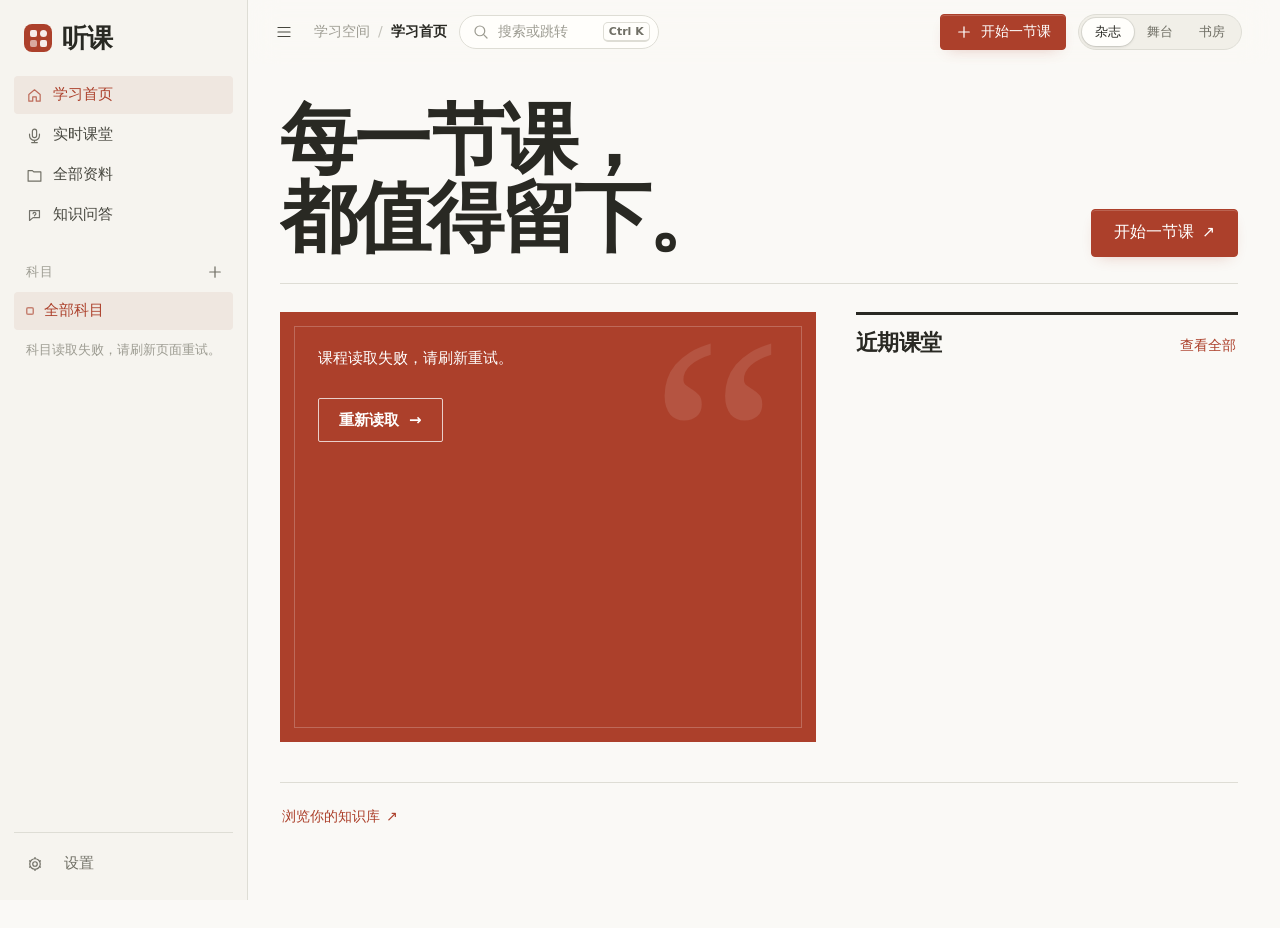
==== commit 5f3addf8: "Refine studio themes and unify recording colors" ====
--- a/static/library.html
+++ b/static/library.html
@@ -1,8 +1,8 @@
-<!doctype html><html lang="zh-CN"><head><meta charset="utf-8"><meta name="viewport" content="width=device-width,initial-scale=1"><meta name="theme-color" content="#faf9f6"><title>课程资料 · 听课</title><link rel="stylesheet" href="/static/style.css"><link rel="stylesheet" href="/static/library.css"><link rel="stylesheet" href="/static/knowledge.css"><link rel="stylesheet" href="/static/workspace.css?v=reader-clean-1"><link rel="stylesheet" href="/static/themes.css?v=subject-start-1"><script>try{var savedAppearance=localStorage.getItem('classroom-appearance');document.documentElement.dataset.theme=['edition','stage','folio'].includes(savedAppearance)?savedAppearance:'edition';}catch{document.documentElement.dataset.theme='edition';}</script><link rel="stylesheet" href="/static/sidebar.css?v=10"><script src="/static/sidebar-navigation.js?v=archive-1"></script><script src="/static/sidebar-cache.js?v=archive-1"></script><link rel="stylesheet" href="/static/qa-surface.css?v=live-qa-copy-1"><link rel="stylesheet" href="/static/controls.css?v=subject-start-1"><style>.storage-path-picker{display:flex;align-items:center;gap:12px}.storage-path-picker input{flex:1;min-width:0}.storage-path-picker button{flex-shrink:0;white-space:nowrap}@media(max-width:600px){.storage-path-picker{flex-wrap:wrap}.storage-path-picker input{flex-basis:100%}}</style>
-<link rel="stylesheet" href="/static/folder-picker.css?v=4">
+<!doctype html><html lang="zh-CN"><head><meta charset="utf-8"><meta name="viewport" content="width=device-width,initial-scale=1"><meta name="theme-color" content="#faf9f6"><link rel="stylesheet" href="/static/studio/core.css?v=1"><link rel="stylesheet" href="/static/studio/live.css?v=1"><link rel="stylesheet" href="/static/studio/library.css?v=1"><link rel="stylesheet" href="/static/studio/qa.css?v=2"><link rel="stylesheet" href="/static/studio/edition.css?v=1"><link rel="stylesheet" href="/static/studio/stage.css?v=1"><link rel="stylesheet" href="/static/studio/folio.css?v=1"><title>课程资料 · 听课</title><script>try{var savedAppearance=localStorage.getItem('classroom-appearance');document.documentElement.dataset.theme=['edition','stage','folio'].includes(savedAppearance)?savedAppearance:'edition';}catch{document.documentElement.dataset.theme='edition';}</script><script src="/static/sidebar-navigation.js?v=archive-1"></script><script src="/static/sidebar-cache.js?v=archive-1"></script>
+
 <script defer src="/static/folder-picker.js?v=4"></script>
-<link rel="stylesheet" href="/static/settings-refinement.css?v=4">
-<link rel="stylesheet" href="/static/reader-outline.css?v=5"><link rel="stylesheet" href="/static/study-refinement.css?v=20"><link rel="stylesheet" href="/static/qa-citations.css?v=2"><link rel="stylesheet" href="/static/edition-refinement.css?v=2"><link rel="stylesheet" href="/static/stage-refinement.css?v=1"></head><body class="library-page" data-surface="home"><script>if(document.documentElement.dataset.theme==='stage')document.body.classList.add('navigation-closed');var initialParams=new URLSearchParams(location.search);document.body.dataset.surface=initialParams.has('session')?'reader':initialParams.get('view')==='list'||initialParams.get('archive')==='1'||initialParams.get('subject')==='已归档'?'list':'home';</script><aside class="sidebar"><a class="brand" href="/library"><span class="brandmark"><i></i><i></i><i></i><i></i></span><span>听课</span></a><nav aria-label="主导航"><a class="nav-item magazine-home-link" data-nav="home" href="/library">学习首页</a><a class="nav-item " data-nav="live" href="/"><svg class="icon" viewBox="0 0 24 24" fill="none" stroke="currentColor" stroke-width="1.65" stroke-linecap="round" stroke-linejoin="round" aria-hidden="true"><rect x="9" y="3" width="6" height="12" rx="3"/><path d="M5 10v2a7 7 0 0 0 14 0v-2M12 19v3M8 22h8"/></svg>实时课堂</a><a class="nav-item active" data-nav="library" href="/library?view=list"><svg class="icon" viewBox="0 0 24 24" fill="none" stroke="currentColor" stroke-width="1.65" stroke-linecap="round" stroke-linejoin="round" aria-hidden="true"><path d="M3 7V5h6l2 2h10v13H3z"/></svg>全部资料</a><button id="sidebarQuestions" data-nav="questions" type="button" class="nav-item">知识问答</button></nav><script>ClassroomNavigation.set(document.documentElement.dataset.navigationPage);</script><div class="subject-tree" id="subjectTree" aria-label="科目"><div class="tree-caption"><span>科目</span><button id="newSubject" class="quiet new-subject" aria-label="新建科目" title="新建科目" type="button"><svg class="icon" viewBox="0 0 24 24" fill="none" stroke="currentColor" stroke-width="1.65" stroke-linecap="round" stroke-linejoin="round" aria-hidden="true"><path d="M12 5v14M5 12h14"/></svg></button></div><div id="subjectLinks"><a class="subject-link selected" data-subject-link="" href="/library" aria-current="true">全部科目</a><p class="subjects-loading" role="status">正在读取科目…</p></div><script>ClassroomSubjects.mount(document.getElementById("subjectLinks"));</script></div><button id="workspaceSettingsBtn" class="shell-settings settings-launch" type="button" aria-haspopup="dialog">⚙ <span>设置</span></button><div hidden><button id="knowledgeSettings" type="button">知识库位置</button><button id="settingsBtn" type="button">API</button></div></aside><div class="app-shell"><header class="topbar"><button id="toggleNavigation" class="icon-button" aria-label="收起导航" aria-expanded="true" title="收起导航"><svg class="icon" viewBox="0 0 24 24" fill="none" stroke="currentColor" stroke-width="1.65" stroke-linecap="round" stroke-linejoin="round" aria-hidden="true"><path d="M4 6h16M4 12h16M4 18h16"/></svg></button><div class="breadcrumb">学习空间 <span>/</span> <strong>课程资料</strong></div><a class="button primary" href="/"><svg class="icon" viewBox="0 0 24 24" fill="none" stroke="currentColor" stroke-width="1.65" stroke-linecap="round" stroke-linejoin="round" aria-hidden="true"><path d="M12 5v14M5 12h14"/></svg>开始一节课</a><button id="toggleQuestions" class="quiet questions-toggle" aria-expanded="false" aria-controls="questionsDrawer">课堂问答 <span id="questionCount" hidden></span></button></header><nav class="style-navigation" aria-label="快捷导航"><a class="style-wordmark" href="/library">听课</a><a data-nav="home" href="/library">学习首页</a><a data-nav="library" href="/library?view=list">课程资料</a><a data-nav="live" href="/">实时课堂</a><button data-nav="questions" type="button">知识问答</button><button class="stage-menu-trigger" type="button" aria-expanded="false">科目与设置</button></nav><script>ClassroomNavigation.set(document.documentElement.dataset.navigationPage);</script><main><section id="magazineHome" aria-label="学习首页"><div class="magazine-intro"><div><h1>每一节课，<br>都值得留下。</h1></div><div class="intro-action"><a class="button primary" href="/">开始一节课 <span aria-hidden="true">↗</span></a></div></div><div class="magazine-issue"><section id="coverStory" class="cover-story" aria-label="最近的课堂"><p>正在读取课堂记录…</p></section><section class="issue-index"><div class="issue-heading"><h2 id="recentHeading">近期课堂</h2><button id="showAllCourses" class="text-button">查看全部</button></div><div id="recentCourses"></div></section></div><div class="magazine-closing"><button id="homeBrowse" class="text-button">浏览你的知识库 <span aria-hidden="true">↗</span></button></div></section><div class="reader-navigation" id="readerNavigation" hidden><button id="backToCatalog" class="quiet">返回课程目录</button><span id="readingSubject" hidden></span><a id="continueCourse" class="button primary" href="/">继续录音</a></div>
+
+</head><body class="library-page" data-surface="home"><script>if(document.documentElement.dataset.theme==='stage')document.body.classList.add('navigation-closed');var initialParams=new URLSearchParams(location.search);document.body.dataset.surface=initialParams.has('session')?'reader':initialParams.get('view')==='list'||initialParams.get('archive')==='1'||initialParams.get('subject')==='已归档'?'list':'home';</script><aside class="sidebar"><a class="brand" href="/library"><span class="brandmark"><i></i><i></i><i></i><i></i></span><span>听课</span></a><nav aria-label="主导航"><a class="nav-item magazine-home-link" data-nav="home" href="/library">学习首页</a><a class="nav-item " data-nav="live" href="/"><svg class="icon" viewBox="0 0 24 24" fill="none" stroke="currentColor" stroke-width="1.65" stroke-linecap="round" stroke-linejoin="round" aria-hidden="true"><rect x="9" y="3" width="6" height="12" rx="3"/><path d="M5 10v2a7 7 0 0 0 14 0v-2M12 19v3M8 22h8"/></svg>实时课堂</a><a class="nav-item active" data-nav="library" href="/library?view=list"><svg class="icon" viewBox="0 0 24 24" fill="none" stroke="currentColor" stroke-width="1.65" stroke-linecap="round" stroke-linejoin="round" aria-hidden="true"><path d="M3 7V5h6l2 2h10v13H3z"/></svg>全部资料</a><button id="sidebarQuestions" data-nav="questions" type="button" class="nav-item">知识问答</button></nav><script>ClassroomNavigation.set(document.documentElement.dataset.navigationPage);</script><div class="subject-tree" id="subjectTree" aria-label="科目"><div class="tree-caption"><span>科目</span><button id="newSubject" class="quiet new-subject" aria-label="新建科目" title="新建科目" type="button"><svg class="icon" viewBox="0 0 24 24" fill="none" stroke="currentColor" stroke-width="1.65" stroke-linecap="round" stroke-linejoin="round" aria-hidden="true"><path d="M12 5v14M5 12h14"/></svg></button></div><div id="subjectLinks"><a class="subject-link selected" data-subject-link="" href="/library" aria-current="true">全部科目</a><p class="subjects-loading" role="status">正在读取科目…</p></div><script>ClassroomSubjects.mount(document.getElementById("subjectLinks"));</script></div><button id="workspaceSettingsBtn" class="shell-settings settings-launch" type="button" aria-haspopup="dialog">⚙ <span>设置</span></button><div hidden><button id="knowledgeSettings" type="button">知识库位置</button><button id="settingsBtn" type="button">API</button></div></aside><div class="app-shell"><header class="topbar"><button id="toggleNavigation" class="icon-button" aria-label="收起导航" aria-expanded="true" title="收起导航"><svg class="icon" viewBox="0 0 24 24" fill="none" stroke="currentColor" stroke-width="1.65" stroke-linecap="round" stroke-linejoin="round" aria-hidden="true"><path d="M4 6h16M4 12h16M4 18h16"/></svg></button><div class="breadcrumb">学习空间 <span>/</span> <strong>课程资料</strong></div><a class="button primary" href="/"><svg class="icon" viewBox="0 0 24 24" fill="none" stroke="currentColor" stroke-width="1.65" stroke-linecap="round" stroke-linejoin="round" aria-hidden="true"><path d="M12 5v14M5 12h14"/></svg>开始一节课</a><button id="toggleQuestions" class="quiet questions-toggle" aria-expanded="false" aria-controls="questionsDrawer">课堂问答 <span id="questionCount" hidden></span></button></header><nav class="style-navigation" aria-label="快捷导航"><a class="style-wordmark" href="/library">听课</a><a data-nav="home" href="/library">学习首页</a><a data-nav="library" href="/library?view=list">课程资料</a><a data-nav="live" href="/">实时课堂</a><button data-nav="questions" type="button">知识问答</button><button class="stage-menu-trigger" type="button" aria-expanded="false">科目与设置</button></nav><script>ClassroomNavigation.set(document.documentElement.dataset.navigationPage);</script><main><section id="magazineHome" aria-label="学习首页"><div class="magazine-intro"><div><h1>每一节课，<br>都值得留下。</h1></div><div class="intro-action"><a class="button primary" href="/">开始一节课 <span aria-hidden="true">↗</span></a></div></div><div class="magazine-issue"><section id="coverStory" class="cover-story" aria-label="最近的课堂"><p>正在读取课堂记录…</p></section><section class="issue-index"><div class="issue-heading"><h2 id="recentHeading">近期课堂</h2><button id="showAllCourses" class="text-button">查看全部</button></div><div id="recentCourses"></div></section></div><div class="magazine-closing"><button id="homeBrowse" class="text-button">浏览你的知识库 <span aria-hidden="true">↗</span></button></div></section><div class="reader-navigation" id="readerNavigation" hidden><button id="backToCatalog" class="quiet">返回课程目录</button><span id="readingSubject" hidden></span><a id="continueCourse" class="button primary" href="/">继续录音</a></div>
 <section class="page-heading"><div><h1>所有课堂，<em>都在这里。</em></h1></div><button id="refresh" class="quiet" hidden><svg class="icon" viewBox="0 0 24 24" fill="none" stroke="currentColor" stroke-width="1.65" stroke-linecap="round" stroke-linejoin="round" aria-hidden="true"><path d="M20 8a8 8 0 1 0 0 8M20 3v5h-5"/></svg>刷新记录</button></section>
 <div id="libraryMessage" role="status" aria-live="polite">正在读取本机记录…</div>
 <div class="library-grid"><aside id="readingOutline" class="reading-outline" hidden><h2>本课目录</h2><nav id="outlineLinks" aria-label="笔记目录"></nav><button id="readerQuestions" class="text-button">向这门课提问</button></aside><aside class="catalog"><div class="catalog-heading"><h2 id="listHeading">全部课程</h2><span id="recordCount" class="count-badge"></span></div><label class="search"><span class="sr-only">搜索课程</span><svg class="icon" viewBox="0 0 24 24" fill="none" stroke="currentColor" stroke-width="1.65" stroke-linecap="round" stroke-linejoin="round" aria-hidden="true"><circle cx="10" cy="10" r="6"/><path d="m15 15 6 6"/></svg><input id="search" type="search" placeholder="搜索课程名称、课程笔记"></label><label class="subject-filter"><span class="filter-caption">按科目筛选</span><select id="subjectFilter"><option value="">全部科目</option></select></label><div class="batch-tools"><button id="selectVisible" class="text-button">全选结果</button></div><div id="records" class="record-list"></div>
@@ -10,4 +10,4 @@
 <article class="panel reader"><div class="reader-titlebar"><div><h2 id="detailTitle">打开一节课，继续思考。</h2></div><div class="reader-actions"><button id="rename" class="icon-button with-label" title="修改课程名称" aria-label="修改名称" disabled><svg class="icon" viewBox="0 0 24 24" fill="none" stroke="currentColor" stroke-width="1.65" stroke-linecap="round" stroke-linejoin="round" aria-hidden="true"><path d="m16 3 5 5-12 12-6 1 1-6zM13 6l5 5"/></svg><span>改名</span></button><button id="focusView" class="icon-button with-label" title="专注阅读" aria-label="专注阅读"><svg class="icon" viewBox="0 0 24 24" fill="none" stroke="currentColor" stroke-width="1.65" stroke-linecap="round" stroke-linejoin="round" aria-hidden="true"><path d="M8 3H3v5m13-5h5v5M3 16v5h5m13-5v5h-5"/></svg><span>专注阅读</span></button><a id="download" class="icon-button with-label" aria-label="导出 Markdown" title="导出 Markdown" hidden><svg class="icon" viewBox="0 0 24 24" fill="none" stroke="currentColor" stroke-width="1.65" stroke-linecap="round" stroke-linejoin="round" aria-hidden="true"><path d="M12 3v12m-5-5 5 5 5-5M4 16v5h16v-5"/></svg><span>导出</span></a></div></div><div hidden><div class="subject-assignment"><label>课程所属科目<select id="assignSubject"><option value="已归档">已归档</option></select></label><button id="saveSubject" disabled>保存科目</button></div><p id="detailMeta" class="detail-meta">从左侧选择一份记录，查看转写和笔记。</p></div><div class="reader-toolbar"><div class="reader-tabs" aria-label="阅读内容"><button id="readerQaTab" type="button">课堂问答</button><button id="transcriptTab" aria-pressed="true">转写原文</button><button id="notesTab" aria-pressed="false">课程笔记</button></div><button id="rewrite" class="quiet small" disabled><svg class="icon" viewBox="0 0 24 24" fill="none" stroke="currentColor" stroke-width="1.65" stroke-linecap="round" stroke-linejoin="round" aria-hidden="true"><path d="M20 8a8 8 0 1 0 0 8M20 3v5h-5"/></svg>重新整理全文</button></div><div id="detailBody" class="panelbody text">每一次认真听讲，都会成为积累。
 
 在左侧打开一节课，或勾选多段记录，将它们整理到一起。</div><span id="detailFooter" hidden></span></article></div><section id="questionsDrawer" class="panel qa-panel" aria-label="课程知识库问答" hidden><button id="closeQuestions" class="icon-button drawer-close" aria-label="收起课堂问答" title="收起课堂问答"><svg class="icon" viewBox="0 0 24 24" fill="none" stroke="currentColor" stroke-width="1.65" stroke-linecap="round" stroke-linejoin="round" aria-hidden="true"><path d="m6 6 12 12M18 6 6 18"/></svg></button><div class="panelhead"><div><h2>课堂问答</h2><p id="qaScope">选择一节课后，基于这个科目的全部课程回答。</p></div><div class="qa-tools"><label class="check-label"><input id="autoQuestions" type="checkbox" checked>自动识别课堂提问</label><button id="detectQuestions" class="quiet small" disabled>识别最近提问</button></div></div><div class="qa-layout"><div id="qaFeed" class="qa-feed" aria-live="polite"><p>暂无问答。</p></div><form id="askForm" class="ask-form"><label for="questionInput">向这门课的知识库提问</label><textarea id="questionInput" rows="3" maxlength="1000" placeholder="例如：执行依据需要满足哪些条件？" required></textarea><p class="qa-help">回答附带资料来源。缺少依据时会说明；自动识别的提问可能来自课堂中的任何说话人。</p><button id="askButton" class="primary" disabled>提问</button><div id="qaStatus" role="status"></div></form></div></section><button id="readerBackTop" class="reader-back-top" type="button" aria-label="回到顶部" hidden><svg viewBox="0 0 24 24" fill="none" stroke="currentColor" stroke-width="1.8" stroke-linecap="round" stroke-linejoin="round" aria-hidden="true"><path d="m6 12 6-6 6 6M12 6v13"/></svg></button></main></div><dialog id="settings"><form id="settingsForm"><div class="panelhead"><h2>大模型 API 设置</h2><button type="button" id="closeSettings">关闭</button></div><p>支持 OpenAI 兼容的 Chat Completions 接口。</p><label>Base URL<input id="baseUrl" placeholder="https://api.example.com/v1" required></label><label>模型名称<input id="model" placeholder="填写服务商提供的模型 ID" required></label><label>API Key<input id="apiKey" type="password" autocomplete="off" placeholder="密钥只保存到本机；留空保留现有密钥"></label><p class="settings-field-help">密钥保存在本机 config.json 文件中，请勿分享该文件。</p><div class="actions"><button type="button" id="testApi">保存并测试连接</button><button type="submit" class="primary">保存设置</button></div><p id="settingsStatus" role="status"></p></form></dialog><dialog id="purgeDialog" class="archive-purge-dialog"><form id="purgeForm"><h2 id="purgeCount">彻底删除所选课程？</h2><p>转写、笔记、问答和历史版本将从本机删除，无法恢复。</p><ul id="purgeCourseList"></ul><p id="purgeMessage" role="status" class="error"></p><div class="actions"><button id="cancelPurge" type="button">取消</button><button id="confirmPurge" type="submit" class="danger">确认彻底删除</button></div></form></dialog><dialog id="renameDialog"><form id="renameForm"><h2>修改课程名称</h2><label>课程名称<input id="renameTitle" maxlength="200" required autocomplete="off"></label><p id="renameMessage" role="status"></p><div class="actions"><button id="cancelRename" type="button">取消</button><button id="saveRename" class="primary" type="submit">保存名称</button></div></form></dialog>
-<dialog id="subjectDialog"><form id="subjectForm"><h2>新建科目</h2><label>科目名称<input id="subjectName" maxlength="80" required placeholder="例如：民法、线性代数" autocomplete="off"></label><p id="subjectMessage" role="status"></p><div class="actions"><button id="cancelSubject" type="button">取消</button><button id="createSubject" class="primary">创建科目</button></div></form></dialog><datalist id="subjectNames"></datalist><dialog id="storageDialog"><form id="storageForm"><h2>本地知识库</h2><p>每个科目对应一个目录，保存课程原文、笔记和问答。修改位置会复制全部资料，并保留旧目录。</p><label for="storagePath">知识库目录</label><div class="storage-path-picker"><input id="storagePath" required placeholder="请选择文件夹，或输入完整路径"><button id="chooseStorage" type="button">选择文件夹</button></div><p class="settings-field-help">请选择空文件夹。迁移前请暂停录音，并等待笔记和问答完成。</p><div class="actions"><button id="cancelStorage" type="button">取消</button><button id="saveStorage" class="primary">保存并迁移</button></div><p id="storageStatus" role="status"></p></form></dialog><div id="recordingSettingsSource" hidden><div class="settings-grid"><label>麦克风<div class="input-pair"><select id="mic"><option value="">系统默认麦克风</option></select><button id="refreshMic" title="重新检测麦克风">检测</button></div></label><label>笔记整理间隔<select id="interval"><option value="20">每 20 秒</option><option value="30">每 30 秒</option><option value="45">每 45 秒</option><option value="60" selected>每 60 秒</option></select></label><label class="model-field">音频转录模型<div class="input-pair"><select id="speechModel" aria-label="音频转录模型"><option value="">正在读取模型…</option></select><button id="switchModel" disabled>切换模型</button></div></label><span id="speechStatus" role="status">正在核对实际运行模型</span></div></div><script src="/static/notes-renderer.js"></script><script src="/static/library.js?v=sentence-1"></script><script src="/static/ui.js?v=qa-surface-1"></script><script src="/static/study-presentation.js?v=2"></script><script src="/static/qa-citations.js?v=1"></script><script src="/static/knowledge-ui.js?v=history-3"></script><script src="/static/magazine.js?v=archive-2"></script><script src="/static/themes.js?v=shortcut-revert-1"></script><script src="/static/subject-management.js?v=archive-1"></script><script src="/static/subject-order.js?v=1"></script><script src="/static/workspace-settings.js?v=interval-60-1"></script><script src="/static/qa-surface.js?v=history-1"></script><script src="/static/reader-outline.js?v=1"></script><script src="/static/reader-tools.js?v=2"></script></body></html>
+<dialog id="subjectDialog"><form id="subjectForm"><h2>新建科目</h2><label>科目名称<input id="subjectName" maxlength="80" required placeholder="例如：民法、线性代数" autocomplete="off"></label><p id="subjectMessage" role="status"></p><div class="actions"><button id="cancelSubject" type="button">取消</button><button id="createSubject" class="primary">创建科目</button></div></form></dialog><datalist id="subjectNames"></datalist><dialog id="storageDialog"><form id="storageForm"><h2>本地知识库</h2><p>每个科目对应一个目录，保存课程原文、笔记和问答。修改位置会复制全部资料，并保留旧目录。</p><label for="storagePath">知识库目录</label><div class="storage-path-picker"><input id="storagePath" required placeholder="请选择文件夹，或输入完整路径"><button id="chooseStorage" type="button">选择文件夹</button></div><p class="settings-field-help">请选择空文件夹。迁移前请暂停录音，并等待笔记和问答完成。</p><div class="actions"><button id="cancelStorage" type="button">取消</button><button id="saveStorage" class="primary">保存并迁移</button></div><p id="storageStatus" role="status"></p></form></dialog><div id="recordingSettingsSource" hidden><div class="settings-grid"><label>麦克风<div class="input-pair"><select id="mic"><option value="">系统默认麦克风</option></select><button id="refreshMic" title="重新检测麦克风">检测</button></div></label><label>笔记整理间隔<select id="interval"><option value="20">每 20 秒</option><option value="30">每 30 秒</option><option value="45">每 45 秒</option><option value="60" selected>每 60 秒</option></select></label><label class="model-field">音频转录模型<div class="input-pair"><select id="speechModel" aria-label="音频转录模型"><option value="">正在读取模型…</option></select><button id="switchModel" disabled>切换模型</button></div></label><span id="speechStatus" role="status">正在核对实际运行模型</span></div></div><script src="/static/notes-renderer.js"></script><script src="/static/library.js?v=sentence-1"></script><script src="/static/ui.js?v=qa-surface-1"></script><script src="/static/study-presentation.js?v=2"></script><script src="/static/qa-citations.js?v=1"></script><script src="/static/knowledge-ui.js?v=history-3"></script><script src="/static/magazine.js?v=archive-2"></script><script src="/static/themes.js?v=shortcut-revert-1"></script><script src="/static/subject-management.js?v=archive-1"></script><script src="/static/subject-order.js?v=1"></script><script src="/static/workspace-settings.js?v=interval-60-1"></script><script src="/static/qa-surface.js?v=history-1"></script><script src="/static/reader-outline.js?v=1"></script><script src="/static/reader-tools.js?v=2"></script><script src="/static/studio/studio.js?v=1"></script></body></html>
--- a/static/studio/core.css
+++ b/static/studio/core.css
@@ -0,0 +1,322 @@
+/* 听课 · studio core
+   One structural system shared by the three editions. Themes only set tokens (themes.css)
+   and their signature pieces; everything here reads from those tokens. */
+
+:root{
+  --paper:#faf9f6;--surface:#fffefb;--surface-2:#f2f0ea;--sunken:#efede6;
+  --ink:#292923;--ink-2:#4a4a42;--muted:#706f65;--faint:#9b9a90;
+  --line:#deddd5;--line-2:#cfcdc3;
+  --accent:#ac402b;--accent-hi:#963523;--accent-ink:#fff;--accent-soft:#f4e4de;--accent-line:rgba(172,64,43,.35);
+  --danger:#b3382c;--danger-soft:#f8e3df;--ok:#3f7d55;--rec:var(--accent);--rec-soft:var(--accent-soft);
+  --radius:6px;--radius-lg:10px;--radius-pill:999px;
+  --font-ui:"Microsoft YaHei UI","Microsoft YaHei","Noto Sans SC","PingFang SC",system-ui,sans-serif;
+  --font-display:"Noto Sans SC","Microsoft YaHei UI","Microsoft YaHei",sans-serif;
+  --font-read:"Microsoft YaHei UI","Microsoft YaHei","Noto Sans SC",sans-serif;
+  --font-num:Georgia,"Times New Roman",serif;
+  --display-weight:900;--display-track:-.035em;
+  --shadow-1:0 1px 2px rgba(40,36,28,.06),0 2px 8px rgba(40,36,28,.05);
+  --shadow-2:0 18px 50px -18px rgba(40,36,28,.35),0 2px 8px rgba(40,36,28,.06);
+  --shadow-pop:0 24px 70px -20px rgba(30,26,20,.45),0 0 0 1px rgba(30,26,20,.06);
+  --sidebar:248px;--topbar:64px;--content:1180px;
+  --ease:cubic-bezier(.2,.8,.2,1);--ease-out:cubic-bezier(.16,1,.3,1);
+  color-scheme:light;
+}
+*{box-sizing:border-box}
+html{scrollbar-gutter:stable;-webkit-text-size-adjust:100%}
+body{margin:0;min-height:100dvh;background:var(--paper);color:var(--ink);font:15px/1.65 var(--font-ui);-webkit-font-smoothing:antialiased;text-rendering:optimizeLegibility;transition:background-color .4s var(--ease),color .4s var(--ease)}
+button,input,select,textarea{font:inherit;color:inherit;letter-spacing:inherit}
+a{color:inherit;text-decoration:none}
+h1,h2,h3,h4,p,figure,blockquote,dl,dd{margin:0}
+h1,h2,h3,h4{font-weight:700;line-height:1.3}
+[hidden]{display:none!important}
+::selection{background:var(--accent-soft);color:var(--ink)}
+:focus-visible{outline:2px solid var(--accent);outline-offset:2px;border-radius:4px}
+.sr-only{position:absolute!important;width:1px;height:1px;padding:0;margin:-1px;overflow:hidden;clip:rect(0,0,0,0);white-space:nowrap;border:0}
+.icon{width:18px;height:18px;flex:none;stroke-width:1.65}
+*{scrollbar-width:thin;scrollbar-color:var(--line-2) transparent}
+mark{background:var(--accent-soft);color:inherit;border-radius:3px;padding:0 2px;box-shadow:inset 0 -2px 0 var(--accent-line)}
+
+/* ── Buttons ─────────────────────────────────────── */
+button,.button{cursor:pointer;-webkit-tap-highlight-color:transparent}
+button:disabled{cursor:default}
+button:not(.text-button,.nav-item,.shell-settings,.subject-options,.subject-drag,.appearance-option,.icon-button,.qa-citation,.issue-row,.record-open,.course-book,.product-note,.product-course,.folder-entry,.palette-item,.cover-link,.idea,.stage-menu-trigger,.live-reading-tabs button,.reader-tabs button,.settings-tabs button,.seg button,.film,[data-nav]),
+.button,.book-action,.qa-collapse,.qa-history-delete{
+  display:inline-flex;align-items:center;justify-content:center;gap:8px;min-height:40px;padding:0 16px;
+  border:1px solid var(--line-2);border-radius:var(--radius);background:var(--surface);color:var(--ink);
+  font-size:14.5px;font-weight:500;white-space:nowrap;line-height:1.2;
+  transition:background-color .16s,border-color .16s,color .16s,box-shadow .2s,transform .12s var(--ease)}
+button:not(:disabled):active,.button:active{transform:translateY(1px)}
+button:not(.text-button,.nav-item,.shell-settings,.subject-options,.subject-drag,.appearance-option,.icon-button,.qa-citation,.issue-row,.record-open,.course-book,.product-note,.product-course,.folder-entry,.palette-item,.cover-link,.idea,.stage-menu-trigger,.live-reading-tabs button,.reader-tabs button,.settings-tabs button,.seg button,.film,[data-nav],.primary,.danger):not(:disabled):hover,.button:not(.primary):hover{background:var(--surface-2);border-color:var(--faint)}
+button:disabled{opacity:.48}
+.primary,.button.primary{background:var(--accent)!important;border-color:var(--accent)!important;color:var(--accent-ink)!important;box-shadow:0 1px 0 rgba(255,255,255,.18) inset,0 6px 16px -8px var(--accent-line)}
+.primary:not(:disabled):hover,.button.primary:hover{background:var(--accent-hi)!important;border-color:var(--accent-hi)!important;box-shadow:0 1px 0 rgba(255,255,255,.18) inset,0 10px 22px -10px var(--accent)}
+.danger,button.book-confirm-danger{color:var(--danger)!important;border-color:color-mix(in srgb,var(--danger) 40%,transparent)!important}
+.danger:not(:disabled):hover{background:var(--danger-soft)!important}
+.small{min-height:34px!important;padding:0 12px!important;font-size:13.5px!important}
+.text-button{display:inline-flex;align-items:center;gap:6px;padding:4px 2px;border:0;background:none;color:var(--accent);font-size:14px;font-weight:500;transition:color .16s,opacity .16s}
+.text-button:hover:not(:disabled){color:var(--accent-hi)}
+.icon-button{display:inline-grid;place-items:center;width:36px;height:36px;padding:0;border:0;border-radius:var(--radius);background:none;color:var(--ink-2);transition:background-color .16s,color .16s}
+.icon-button:hover:not(:disabled){background:var(--surface-2);color:var(--ink)}
+.icon-button.with-label{display:inline-flex;width:auto;gap:7px;padding:0 12px;min-height:36px;font-size:14px;border:1px solid var(--line);background:var(--surface)}
+a.icon-button.with-label{color:var(--ink)}
+kbd{display:inline-grid;place-items:center;min-width:20px;height:20px;padding:0 5px;border:1px solid var(--line);border-bottom-width:2px;border-radius:5px;background:var(--surface);font:600 11px/1 var(--font-ui);color:var(--muted)}
+
+/* ── Fields ──────────────────────────────────────── */
+input:not([type=checkbox],[type=radio],[type=range]),select,textarea{
+  min-height:40px;padding:8px 12px;border:1px solid var(--line-2);border-radius:var(--radius);background:transparent;color:var(--ink);
+  font-size:15px;outline:0;transition:border-color .16s,box-shadow .16s,background-color .16s}
+textarea{line-height:1.7;resize:vertical}
+input::placeholder,textarea::placeholder{color:var(--faint)}
+input:not([type=checkbox],[type=radio]):focus,select:focus,textarea:focus{border-color:var(--accent);box-shadow:0 0 0 3px var(--accent-soft)}
+input:disabled,select:disabled,textarea:disabled{opacity:.6;cursor:not-allowed}
+select{appearance:none;padding-right:36px;cursor:pointer;text-overflow:ellipsis;
+  background:url("data:image/svg+xml,%3Csvg xmlns='http://www.w3.org/2000/svg' viewBox='0 0 24 24' fill='none' stroke='%23858378' stroke-width='1.8' stroke-linecap='round'%3E%3Cpath d='m7 10 5 5 5-5'/%3E%3C/svg%3E") right 10px center/18px no-repeat}
+input[type=checkbox]{width:17px;height:17px;margin:0;accent-color:var(--accent);cursor:pointer}
+label{color:var(--muted);font-size:13.5px}
+.error{color:var(--danger)!important}
+
+/* ── Shell ───────────────────────────────────────── */
+.sidebar{position:fixed;z-index:30;inset:0 auto 0 0;width:var(--sidebar);display:flex;flex-direction:column;gap:6px;padding:22px 14px 16px;
+  background:var(--sidebar-bg,var(--paper));border-right:1px solid var(--line);transition:transform .45s var(--ease-out),background-color .4s}
+.brand{display:flex;align-items:center;gap:10px;padding:2px 10px 18px;font:var(--display-weight) 24px/1 var(--font-display);letter-spacing:var(--display-track)}
+.brandmark{position:relative;display:grid;grid-template-columns:repeat(2,7px);gap:3px;width:28px;height:28px;place-content:center;border-radius:8px;background:var(--accent)}
+.brandmark i{width:7px;height:7px;border-radius:2px;background:var(--accent-ink);opacity:.9}
+.brandmark i:nth-child(2){border-radius:50%}.brandmark i:nth-child(3){opacity:.55}
+.sidebar nav{display:flex;flex-direction:column;gap:2px}
+.nav-item,.subject-link,.shell-settings{position:relative;display:flex;align-items:center;gap:10px;width:100%;min-height:38px;padding:0 12px;border:0;border-radius:var(--radius);background:none;color:var(--ink-2);font-size:14.5px;font-weight:500;text-align:left;transition:background-color .16s,color .16s}
+.nav-item .icon{width:17px;height:17px;color:var(--muted)}
+.nav-item:hover,.subject-link:hover,.shell-settings:hover{background:var(--surface-2);color:var(--ink)}
+.nav-item[aria-current=page],.nav-item.active,.subject-link.selected{background:var(--nav-active,var(--accent-soft));color:var(--nav-active-ink,var(--accent))}
+.nav-item[aria-current=page] .icon{color:currentColor}
+.magazine-home-link::before,#sidebarQuestions::before{content:"";width:17px;height:17px;flex:none;background:currentColor;opacity:.75;
+  -webkit-mask:var(--glyph) center/17px no-repeat;mask:var(--glyph) center/17px no-repeat}
+.magazine-home-link{--glyph:url("data:image/svg+xml,%3Csvg xmlns='http://www.w3.org/2000/svg' viewBox='0 0 24 24' fill='none' stroke='black' stroke-width='1.7' stroke-linejoin='round'%3E%3Cpath d='M4 10.5 12 4l8 6.5V20h-5.5v-6h-5v6H4z'/%3E%3C/svg%3E")}
+#sidebarQuestions{--glyph:url("data:image/svg+xml,%3Csvg xmlns='http://www.w3.org/2000/svg' viewBox='0 0 24 24' fill='none' stroke='black' stroke-width='1.7' stroke-linecap='round' stroke-linejoin='round'%3E%3Cpath d='M5 5h14v10H10l-5 4z'/%3E%3Cpath d='M10 9.5a2 2 0 1 1 2.6 1.9c-.4.2-.6.5-.6 1'/%3E%3C/svg%3E")}
+.subject-tree{display:flex;flex-direction:column;min-height:0;flex:1;margin-top:18px;overflow:auto;overscroll-behavior:contain}
+.tree-caption{display:flex;align-items:center;justify-content:space-between;padding:0 4px 6px 12px;font-size:12.5px;color:var(--faint);letter-spacing:.08em}
+.new-subject{display:inline-grid!important;place-items:center;width:28px;min-height:28px!important;height:28px;padding:0!important;border:0!important;background:none!important;color:var(--muted)!important;border-radius:var(--radius)!important}
+.new-subject:hover{background:var(--surface-2)!important;color:var(--ink)!important}
+#subjectLinks{display:flex;flex-direction:column;gap:1px}
+.subject-link::before{content:"";width:8px;height:8px;flex:none;border-radius:50%;background:var(--dot,var(--line-2));box-shadow:0 0 0 3px color-mix(in srgb,var(--dot,var(--line-2)) 18%,transparent)}
+.subject-link[data-subject-link=""]::before{border-radius:2px;background:none;box-shadow:inset 0 0 0 1.5px currentColor;opacity:.6}
+.subject-link[data-subject-link="已归档"]::before{border-radius:2px;background:var(--faint);box-shadow:none}
+.subject-row{position:relative;display:flex;align-items:center;border-radius:var(--radius)}
+.subject-row .subject-link{padding-right:58px}
+.subject-options,.subject-drag{position:absolute;top:50%;display:grid;place-items:center;width:26px;height:26px;padding:0;border:0;border-radius:6px;background:none;color:var(--muted);opacity:0;transform:translateY(-50%);transition:opacity .15s,background-color .15s}
+.subject-options{right:6px;font-size:15px;letter-spacing:-1px}
+.subject-drag{right:32px;cursor:grab;font-size:12px}
+.subject-row:hover :is(.subject-options,.subject-drag),.subject-row:focus-within :is(.subject-options,.subject-drag){opacity:1}
+.subject-options:hover,.subject-drag:hover{background:var(--surface)!important;color:var(--ink)}
+.subject-row.is-dragging{background:var(--surface);box-shadow:var(--shadow-2);z-index:2}
+.subjects-loading{padding:8px 12px;font-size:13px;color:var(--faint)}
+.shell-settings{margin-top:8px;border-top:1px solid var(--line);border-radius:0;padding-top:14px;padding-bottom:4px;min-height:52px;color:var(--muted);font-size:0}
+.qa-full .sidebar nav .nav-item.active:not(#sidebarQuestions):not([aria-current=page]){background:none;color:var(--ink-2)}
+.shell-settings span{font-size:14.5px}
+.shell-settings::before{content:"";width:18px;height:18px;background:currentColor;
+  -webkit-mask:url("data:image/svg+xml,%3Csvg xmlns='http://www.w3.org/2000/svg' viewBox='0 0 24 24' fill='none' stroke='black' stroke-width='1.6'%3E%3Ccircle cx='12' cy='12' r='3'/%3E%3Cpath d='M12 2.8v2.4M12 18.8v2.4M4.2 7.5l2 1.2M17.8 15.3l2 1.2M4.2 16.5l2-1.2M17.8 8.7l2-1.2'/%3E%3Ccircle cx='12' cy='12' r='7'/%3E%3C/svg%3E") center/18px no-repeat;
+  mask:url("data:image/svg+xml,%3Csvg xmlns='http://www.w3.org/2000/svg' viewBox='0 0 24 24' fill='none' stroke='black' stroke-width='1.6'%3E%3Ccircle cx='12' cy='12' r='3'/%3E%3Cpath d='M12 2.8v2.4M12 18.8v2.4M4.2 7.5l2 1.2M17.8 15.3l2 1.2M4.2 16.5l2-1.2M17.8 8.7l2-1.2'/%3E%3Ccircle cx='12' cy='12' r='7'/%3E%3C/svg%3E") center/18px no-repeat}
+
+.app-shell{min-width:0;margin-left:var(--sidebar);transition:margin-left .45s var(--ease-out)}
+.navigation-closed .sidebar{transform:translateX(-100%)}
+.navigation-closed .app-shell{margin-left:0}
+.topbar{position:sticky;top:0;z-index:20;display:flex;align-items:center;gap:12px;height:var(--topbar);padding:0 28px 0 18px;
+  background:color-mix(in srgb,var(--paper) 82%,transparent);backdrop-filter:saturate(1.4) blur(14px);-webkit-backdrop-filter:saturate(1.4) blur(14px);border-bottom:1px solid transparent;transition:border-color .3s,background-color .4s}
+body.scrolled .topbar{border-bottom-color:var(--line)}
+.breadcrumb{display:flex;align-items:center;gap:8px;min-width:0;font-size:14px;color:var(--faint);white-space:nowrap}
+.breadcrumb span{opacity:.6}
+.breadcrumb strong{color:var(--ink);font-weight:600}
+.topbar .button.primary{margin-left:auto;min-height:36px;padding:0 14px;font-size:14px}
+.topbar #health{display:none!important}
+.status-chip{display:inline-flex;align-items:center;gap:8px;height:30px;padding:0 12px;border:1px solid var(--line);border-radius:var(--radius-pill);background:var(--surface);font-size:12.5px;color:var(--muted);white-space:nowrap;max-width:280px;overflow:hidden;text-overflow:ellipsis}
+.status-chip i{width:7px;height:7px;flex:none;border-radius:50%;background:var(--faint)}
+.status-chip.ready i{background:var(--ok);box-shadow:0 0 0 3px color-mix(in srgb,var(--ok) 20%,transparent)}
+.status-chip.down i{background:var(--danger);animation:blink 1.4s infinite}
+.live-page .status-chip{margin-left:auto}
+@keyframes blink{50%{opacity:.3}}
+.palette-trigger{display:inline-flex!important;align-items:center;gap:10px;min-height:34px!important;height:34px;padding:0 8px 0 12px!important;border:1px solid var(--line)!important;border-radius:var(--radius-pill)!important;background:var(--surface)!important;color:var(--faint)!important;font-size:13.5px!important;font-weight:400!important;min-width:200px;justify-content:flex-start!important}
+.palette-trigger:hover{border-color:var(--line-2)!important;color:var(--muted)!important}
+.palette-trigger kbd{margin-left:auto}
+.appearance-field{position:relative;display:flex;flex:none;padding:3px;border:1px solid var(--line);border-radius:var(--radius-pill);background:var(--surface-2);isolation:isolate}
+.appearance-option{position:relative;height:28px;padding:0 13px;border:0;border-radius:var(--radius-pill);background:none;color:var(--muted);font-size:13px;font-weight:500;transition:color .3s}
+.appearance-option[aria-checked=true]{color:var(--ink)}
+.appearance-option:hover{color:var(--ink)}
+.appearance-field .seg-thumb{position:absolute;z-index:-1;top:3px;bottom:3px;left:0;width:var(--w,0);transform:translateX(var(--x,0));border-radius:var(--radius-pill);background:var(--surface);box-shadow:0 1px 3px rgba(0,0,0,.12),0 0 0 1px var(--line)}
+.ready-motion .seg-thumb{transition:transform .45s var(--ease-out),width .45s var(--ease-out)}
+.style-navigation{display:none}
+.stage-subject-menu{position:absolute;z-index:40}
+
+main{width:100%;max-width:calc(var(--content) + 64px);margin:0 auto;padding:36px 32px 96px}
+.page-heading h1,.magazine-intro h1,.qa-page-heading h1,.shelf-heading h1,.product-intro h1{font:var(--display-weight) clamp(38px,4.4vw,62px)/1.08 var(--font-display);letter-spacing:var(--display-track)}
+.page-heading h1 em,.qa-page-heading h1 em,.shelf-heading h1 em{font-style:normal;color:var(--display-accent,var(--accent))}
+
+/* ── Panels ──────────────────────────────────────── */
+.panel{min-width:0;background:var(--surface);border:1px solid var(--line);border-radius:var(--radius-lg)}
+.panelhead{display:flex;align-items:center;justify-content:space-between;gap:12px}
+.panelhead h2{display:flex;align-items:center;gap:10px;font-size:17px}
+
+/* ── Notes typography (shared by live notes, reader, answers) ── */
+.notes-content{font-family:var(--font-read);font-size:16px;line-height:2;color:var(--ink)}
+.notes-content>*+*{margin-top:.9em}
+.notes-content :is(h1,h2,h3,h4){font-family:var(--font-heading,var(--font-display));scroll-margin-top:calc(var(--topbar) + 24px);letter-spacing:-.01em}
+.notes-content h1{font-size:1.75em;line-height:1.35;margin-top:1.4em}
+.notes-content h2{font-size:1.32em;margin-top:2em;padding-top:.2em}
+.notes-content h3{font-size:1.1em;margin-top:1.6em}
+.notes-content h4{font-size:1em;margin-top:1.3em;color:var(--ink-2)}
+.notes-content>:first-child{margin-top:0}
+.notes-content :is(ul,ol){padding-left:1.4em}
+.notes-content li+li{margin-top:.35em}
+.notes-content li::marker{color:var(--accent)}
+.notes-content strong{font-weight:700;color:var(--strong,var(--ink))}
+.notes-content code{padding:.1em .4em;border-radius:4px;background:var(--surface-2);font:.9em Consolas,"Cascadia Mono",monospace}
+.notes-content blockquote{padding:.6em 1.1em;border-left:3px solid var(--accent);background:var(--accent-soft);border-radius:0 var(--radius) var(--radius) 0;color:var(--ink-2)}
+.notes-content hr{border:0;height:1px;background:var(--line);margin:2em 0}
+.note-table{overflow-x:auto;border:1px solid var(--line);border-radius:var(--radius)}
+.note-table table{width:100%;border-collapse:collapse;font-size:.92em;line-height:1.7}
+.note-table :is(th,td){padding:10px 14px;border-bottom:1px solid var(--line);text-align:left;vertical-align:top}
+.note-table th{background:var(--surface-2);font-weight:600;white-space:nowrap}
+.note-table tr:last-child td{border-bottom:0}
+.empty-notes,.empty-transcript{color:var(--faint)!important}
+
+/* ── Dialogs ─────────────────────────────────────── */
+dialog{max-width:min(560px,calc(100vw - 32px));width:100%;padding:0;border:0;border-radius:16px;background:var(--surface);color:var(--ink);box-shadow:var(--shadow-pop)}
+dialog[open]{animation:pop .32s var(--ease-out)}
+dialog::backdrop{background:rgba(24,22,18,.42);backdrop-filter:blur(4px);animation:fade .3s ease}
+@keyframes pop{from{opacity:0;transform:translateY(10px) scale(.975)}}
+@keyframes fade{from{opacity:0}}
+dialog form{display:flex;flex-direction:column;gap:14px;padding:26px 28px 24px}
+dialog form>h2,dialog .panelhead h2{font:700 21px/1.35 var(--font-display);letter-spacing:-.01em}
+dialog form>p{font-size:14px;color:var(--muted);line-height:1.75}
+dialog label{display:flex;flex-direction:column;gap:7px;font-size:13.5px;color:var(--ink-2);font-weight:500}
+dialog .actions{display:flex;justify-content:flex-end;gap:10px;margin-top:4px;flex-wrap:wrap}
+dialog [role=status]:empty{display:none}
+dialog [role=status]{font-size:13.5px;color:var(--muted)}
+.settings-field-help,.subject-help{font-size:13px!important;color:var(--faint)!important;line-height:1.7}
+#purgeCourseList{margin:0;padding:12px 16px 12px 34px;max-height:180px;overflow:auto;border-radius:var(--radius);background:var(--danger-soft);color:var(--ink-2);font-size:14px}
+.subject-manager .actions{justify-content:space-between}
+.subject-manager .subject-archive,.subject-manager .subject-delete{margin-right:auto}
+.subject-manager .subject-delete{color:var(--danger)!important;margin-right:0}
+.subject-manager .subject-cancel{margin-left:auto}
+.book-confirm form{gap:12px}
+.book-confirm-actions{display:flex;justify-content:flex-end;gap:10px;margin-top:8px}
+.book-confirm-danger{background:var(--danger)!important;color:#fff!important;border-color:var(--danger)!important}
+
+/* Settings */
+#workspaceSettings{max-width:min(860px,calc(100vw - 32px));height:min(620px,calc(100dvh - 48px))}
+#workspaceSettings[open]{display:flex;flex-direction:column}
+.settings-heading{display:flex;align-items:center;justify-content:space-between;padding:20px 22px 16px 28px;border-bottom:1px solid var(--line)}
+.settings-heading h2{font:700 20px/1.3 var(--font-display)}
+.settings-dismiss{width:34px!important;min-height:34px!important;padding:0!important;border:0!important;background:none!important;font-size:22px!important;color:var(--muted)!important;border-radius:50%!important}
+.settings-dismiss:hover{background:var(--surface-2)!important;color:var(--ink)!important}
+.settings-layout{display:grid;grid-template-columns:200px minmax(0,1fr);flex:1;min-height:0}
+.settings-tabs{display:flex;flex-direction:column;gap:2px;padding:16px 12px;border-right:1px solid var(--line);background:var(--surface-2)}
+.settings-tabs button{display:flex;align-items:center;min-height:40px;padding:0 14px;border:0;border-radius:var(--radius);background:none;color:var(--ink-2);font-size:14.5px;font-weight:500;text-align:left}
+.settings-tabs button:hover{background:color-mix(in srgb,var(--surface) 70%,transparent)}
+.settings-tabs button[aria-selected=true]{background:var(--surface);color:var(--ink);box-shadow:var(--shadow-1)}
+.settings-pages{min-height:0;overflow:auto}
+.settings-pages section{padding:24px 28px 28px;animation:fade .25s ease}
+.settings-pages form{padding:0;gap:16px}
+.settings-pages form .panelhead{display:none}
+.settings-pages section>h2,.settings-pages form>h2{font:700 18px/1.35 var(--font-display)}
+.settings-form-footer{display:flex;align-items:center;justify-content:space-between;gap:12px;padding-top:16px;margin-top:6px;border-top:1px solid var(--line)}
+.settings-form-footer .actions{margin:0;margin-left:auto}
+.settings-grid{display:grid;gap:18px;margin-top:16px}
+.settings-grid>label{display:flex;flex-direction:column;gap:8px;font-weight:500;color:var(--ink-2)}
+.input-pair{display:flex;gap:10px}
+.input-pair select{flex:1;min-width:0}
+#speechStatus:empty,#recordingSettingsFeedback:empty{display:none}
+#speechStatus,#recordingSettingsFeedback{font-size:13.5px;color:var(--muted)}
+.storage-path-picker{display:flex;align-items:center;gap:10px}
+.storage-path-picker input{flex:1;min-width:0}
+
+/* Folder picker */
+#folderPicker{max-width:min(720px,calc(100vw - 32px));height:min(600px,calc(100dvh - 48px))}
+#folderPicker[open]{display:flex;flex-direction:column}
+.folder-heading{display:flex;align-items:center;justify-content:space-between;padding:20px 20px 12px 26px}
+.folder-heading h2{font:700 19px/1.3 var(--font-display)}
+#folderPicker svg{width:18px;height:18px}
+.folder-location{display:flex!important;flex-direction:row!important;align-items:center;gap:8px!important;padding:0 20px 12px 26px!important}
+.folder-location input{flex:1;min-width:0}
+.folder-location .text-button{width:36px;height:36px;justify-content:center;border-radius:var(--radius);color:var(--ink-2)}
+.folder-location .text-button:hover{background:var(--surface-2)}
+.folder-create{padding:0 20px 12px 26px!important}
+.folder-create>div{display:flex;gap:8px}.folder-create input{flex:1}
+.folder-feedback{padding:0 26px;font-size:13.5px;color:var(--muted)}
+.folder-feedback:empty{display:none}
+.folder-list{flex:1;min-height:0;overflow:auto;margin:6px 14px;padding:6px;border:1px solid var(--line);border-radius:var(--radius-lg);background:var(--paper)}
+.folder-entry{display:flex!important;align-items:center;gap:12px;width:100%;min-height:42px;padding:0 12px!important;border-radius:var(--radius);color:var(--ink)!important;font-weight:400!important;text-align:left}
+.folder-entry:hover{background:var(--surface-2)}
+.folder-entry svg{color:var(--accent)}
+.folder-entry span:not(.folder-chevron){flex:1;min-width:0;overflow:hidden;text-overflow:ellipsis;white-space:nowrap}
+.folder-chevron{color:var(--faint);font-size:18px}
+.folder-footer{display:flex;align-items:center;justify-content:space-between;gap:16px;padding:14px 20px 18px 26px;border-top:1px solid var(--line)}
+.folder-footer>div:first-child{display:flex;flex-direction:column;min-width:0;font-size:12.5px;color:var(--faint)}
+.folder-selection{font-size:14px;color:var(--ink);overflow:hidden;text-overflow:ellipsis;white-space:nowrap}
+.folder-actions{display:flex;gap:10px;flex:none}
+
+/* ── Toast (mirrors #message / #libraryMessage) ── */
+.toast-host{position:fixed;z-index:90;left:50%;bottom:28px;display:flex;flex-direction:column;align-items:center;gap:8px;transform:translateX(-50%);pointer-events:none;width:max-content;max-width:calc(100vw - 32px)}
+.toast{display:flex;align-items:center;gap:12px;max-width:560px;padding:11px 14px 11px 16px;border-radius:14px;background:var(--toast-bg,#23221e);color:var(--toast-ink,#f5f3ee);font-size:14px;line-height:1.55;box-shadow:0 18px 40px -14px rgba(0,0,0,.45);pointer-events:auto;animation:toastIn .45s var(--ease-out)}
+.toast::before{content:"";flex:none;width:8px;height:8px;border-radius:50%;background:#9bd7ad}
+.toast.error::before{background:#ff8a7a}
+.toast.busy::before{background:transparent;width:12px;height:12px;border:2px solid rgba(255,255,255,.3);border-top-color:#fff;animation:spin .8s linear infinite}
+.toast button{padding:2px 8px;border:0;border-radius:6px;background:rgba(255,255,255,.12);color:inherit;font-size:13px}
+.toast.leaving{opacity:0;transform:translateY(8px);transition:opacity .25s,transform .25s}
+@keyframes toastIn{from{opacity:0;transform:translateY(14px) scale(.97)}}
+@keyframes spin{to{transform:rotate(360deg)}}
+.status-row,#libraryMessage{position:absolute!important;width:1px;height:1px;overflow:hidden;clip:rect(0,0,0,0)}
+
+/* ── Command palette ─────────────────────────────── */
+.palette{max-width:min(620px,calc(100vw - 24px));margin-top:12vh;border-radius:18px;overflow:hidden}
+.palette[open]{display:flex;flex-direction:column;max-height:min(560px,76vh)}
+.palette .palette-input{flex-direction:row;display:flex;align-items:center;font-weight:400;gap:12px;padding:16px 20px;border-bottom:1px solid var(--line)}
+.palette-input .icon{color:var(--muted)}
+.palette-input input{flex:1;min-height:30px!important;padding:0!important;border:0!important;box-shadow:none!important;font-size:17px!important}
+.palette-list{flex:1;overflow:auto;padding:8px}
+.palette-group{padding:10px 12px 4px;font-size:12px;color:var(--faint);letter-spacing:.06em}
+.palette-item{display:flex;align-items:center;gap:12px;width:100%;min-height:44px;padding:8px 12px;border:0;border-radius:10px;background:none;text-align:left;color:var(--ink);font-size:14.5px}
+.palette-item .icon{color:var(--muted)}
+.palette-item small{margin-left:auto;padding-left:12px;color:var(--faint);font-size:12.5px;white-space:nowrap}
+.palette-item span{min-width:0;overflow:hidden;text-overflow:ellipsis;white-space:nowrap}
+.palette-item[aria-selected=true]{background:var(--accent-soft)}
+.palette-item[aria-selected=true] .icon{color:var(--accent)}
+.palette-empty{padding:28px;text-align:center;color:var(--faint);font-size:14px}
+.palette-foot{display:flex;gap:16px;padding:10px 18px;border-top:1px solid var(--line);font-size:12px;color:var(--faint)}
+.palette-foot span{display:inline-flex;align-items:center;gap:6px}
+
+/* ── Reading progress ────────────────────────────── */
+.read-progress{position:fixed;z-index:25;top:0;left:0;right:0;height:2px;pointer-events:none;transform-origin:0 50%;transform:scaleX(var(--p,0));background:var(--accent);opacity:0;transition:opacity .3s}
+.library-page[data-surface=reader]:not(.qa-full) .read-progress{opacity:1}
+
+/* ── Theme transition ────────────────────────────── */
+::view-transition-old(root),::view-transition-new(root){animation:none;mix-blend-mode:normal}
+
+/* ── Entrance: one orchestrated moment per load ──── */
+.intro :is(.page-heading h1,.magazine-intro h1,.product-intro h1,.shelf-heading h1,.qa-page-heading h1){animation:headline 1s var(--ease-out) both}
+.intro :is(.magazine-issue,.product-object,.subject-shelf,.record-console,.library-grid,.qa-workbench,.history-field,.product-actions,.product-recent){animation:rise .9s .18s var(--ease-out) both}
+.intro .product-object{animation-delay:.3s}
+@keyframes headline{from{opacity:0;transform:translateY(.35em);clip-path:inset(0 0 100% 0)}to{clip-path:inset(0 0 -20% 0)}}
+@keyframes rise{from{opacity:0;transform:translateY(16px)}}
+@keyframes readIn{from{opacity:0;transform:translateY(10px)}}
+
+/* ── Responsive shell ────────────────────────────── */
+@media (max-width:800px){
+  :root{--topbar:58px}
+  .app-shell{margin-left:0!important}
+  .sidebar{box-shadow:var(--shadow-pop);width:min(300px,86vw)}
+  body:not(.navigation-closed) .app-shell::before{content:"";position:fixed;inset:0;z-index:29;background:rgba(20,18,14,.35);animation:fade .3s}
+  .topbar{padding:0 12px;gap:8px}
+  .breadcrumb>:not(strong){display:none}
+  .palette-trigger{min-width:0!important;width:34px;padding:0!important;justify-content:center!important}
+  .palette-trigger span,.palette-trigger kbd{display:none}
+  .topbar .button.primary{padding:0 10px;font-size:13px}
+  .appearance-option{padding:0 9px}
+  main{padding:22px 16px 80px}
+  .settings-layout{grid-template-columns:1fr;grid-template-rows:auto 1fr}
+  .settings-tabs{flex-direction:row;overflow-x:auto;border-right:0;border-bottom:1px solid var(--line);padding:8px}
+  .settings-tabs button{white-space:nowrap}
+  .settings-pages section{padding:20px}
+  .status-chip{display:none}
+}
+@media (max-width:520px){.topbar .button.primary{display:none}}
+@media (prefers-reduced-motion:reduce){*,*::before,*::after{animation-duration:.01ms!important;animation-iteration-count:1!important;transition-duration:.01ms!important;scroll-behavior:auto!important}}
+@media (forced-colors:active){.primary{border:1px solid ButtonText!important}}
--- a/static/studio/live.css
+++ b/static/studio/live.css
@@ -0,0 +1,110 @@
+/* 听课 · live classroom */
+
+.live-page main{padding-top:28px}
+.live-page .page-heading{display:grid;grid-template-columns:minmax(0,1fr) minmax(280px,380px);align-items:end;gap:32px;margin-bottom:26px}
+.history-field{display:flex;flex-direction:column;gap:8px;font-size:13px;color:var(--muted);font-weight:500}
+.history-field select{min-height:44px;background-color:var(--surface)}
+
+/* Console */
+.record-console{position:relative;padding:20px 22px;border:1px solid var(--line);border-radius:var(--console-radius,var(--radius-lg));background:var(--console-bg,var(--surface));box-shadow:var(--shadow-1);transition:border-color .4s,box-shadow .4s,background-color .4s}
+.session-row{display:grid;grid-template-columns:minmax(0,1fr) 200px auto;align-items:end;gap:20px}
+.session-row>*{min-width:0}
+.titlefield input,.subject-field select{width:100%}
+.titlefield,.subject-field{display:flex;flex-direction:column;gap:6px;font-size:13px;font-weight:500;color:var(--muted)}
+.titlefield input{min-height:48px!important;padding:4px 0!important;border:0!important;border-bottom:1.5px solid var(--line-2)!important;border-radius:0!important;font:600 22px/1.3 var(--font-display)!important;letter-spacing:-.01em;box-shadow:none!important;background:none!important}
+.titlefield input:focus{border-bottom-color:var(--accent)!important}
+.titlefield input:disabled{opacity:1;border-bottom-color:transparent!important;cursor:default}
+.subject-field select{min-height:44px;background-color:var(--surface)}
+.record-actions{display:flex;align-items:center;gap:8px}
+.record-actions button{min-height:46px!important;padding:0 18px!important;border-radius:var(--action-radius,var(--radius))!important}
+.record-actions #start,.record-actions #resume{padding:0 22px!important;font-weight:600!important}
+.record-actions #start .icon,.record-actions #resume .icon{width:19px;height:19px}
+#pause:disabled,#stop:disabled{display:none}
+body:is([data-rec=live],[data-rec=connecting],[data-rec=stopping]) #resume{display:none}
+#pause{background:var(--ink)!important;border-color:var(--ink)!important;color:var(--paper)!important;box-shadow:none}
+#stop{color:var(--rec)}
+
+/* The meter appears only while a segment is being captured. */
+.rec-meter{display:none;align-items:center;gap:18px;margin-top:18px;padding-top:16px;border-top:1px solid var(--line)}
+body[data-rec=live] .rec-meter,body[data-rec=connecting] .rec-meter,body[data-rec=stopping] .rec-meter,body[data-rec=paused] .rec-meter{display:flex;animation:meterIn .5s var(--ease-out)}
+@keyframes meterIn{from{opacity:0;transform:translateY(-6px)}}
+.rec-badge{display:inline-flex;align-items:center;gap:8px;height:28px;padding:0 12px;border-radius:var(--radius-pill);background:var(--rec-soft);color:var(--rec);font-size:13px;font-weight:700;letter-spacing:.06em;white-space:nowrap}
+.rec-badge i{width:8px;height:8px;border-radius:50%;background:var(--rec)}
+body[data-rec=live] .rec-badge i{animation:recPulse 1.6s ease-in-out infinite}
+body[data-rec=paused] .rec-badge,body[data-rec=stopping] .rec-badge,body[data-rec=connecting] .rec-badge{background:var(--surface-2);color:var(--muted)}
+body[data-rec=paused] .rec-badge i,body[data-rec=stopping] .rec-badge i,body[data-rec=connecting] .rec-badge i{background:var(--faint)}
+@keyframes recPulse{0%,100%{box-shadow:0 0 0 0 color-mix(in srgb,var(--rec) 55%,transparent)}60%{box-shadow:0 0 0 7px transparent}}
+.rec-time{font:500 30px/1 var(--font-num-ui,var(--font-ui));font-variant-numeric:tabular-nums;letter-spacing:.02em;color:var(--ink);min-width:118px}
+.rec-wave{flex:1;min-width:60px;height:44px;display:block}
+.rec-note{font-size:13px;color:var(--muted);white-space:nowrap;max-width:280px;overflow:hidden;text-overflow:ellipsis}
+body[data-rec=live] .record-console{border-color:color-mix(in srgb,var(--rec) 45%,var(--line));box-shadow:0 0 0 4px color-mix(in srgb,var(--rec) 9%,transparent),var(--shadow-2)}
+
+/* Tabs */
+.live-tools{display:flex;align-items:center;gap:12px;margin:28px 0 16px}
+.live-reading-tabs,.reader-tabs{position:relative;display:inline-flex;gap:2px;padding:3px;border:1px solid var(--line);border-radius:var(--tab-radius,8px);background:var(--surface-2);isolation:isolate}
+.live-reading-tabs button,.reader-tabs button{position:relative;min-height:34px;padding:0 16px;border:0;border-radius:calc(var(--tab-radius,8px) - 3px);background:none;color:var(--muted);font-size:14px;font-weight:500;white-space:nowrap;transition:color .3s}
+.live-reading-tabs button:hover,.reader-tabs button:hover{color:var(--ink)}
+:is(.live-reading-tabs,.reader-tabs) button[aria-pressed=true]{color:var(--ink)}
+:is(.live-reading-tabs,.reader-tabs) .seg-thumb{position:absolute;z-index:-1;top:3px;bottom:3px;left:0;width:var(--w,0);transform:translateX(var(--x,0));border-radius:calc(var(--tab-radius,8px) - 3px);background:var(--surface);box-shadow:0 1px 3px rgba(0,0,0,.1),0 0 0 1px var(--line)}
+:is(.live-reading-tabs,.reader-tabs) .seg-thumb.off{opacity:0}
+#liveAsk,#readerQaTab{margin-left:6px}
+#liveAsk::before,#readerQaTab::before{content:"";position:absolute;left:-5px;top:9px;bottom:9px;width:1px;background:var(--line-2)}
+.qa-new-notice{padding:4px 12px!important;border-radius:var(--radius-pill);background:var(--accent-soft)!important;font-size:13px!important;animation:pop .4s var(--ease-out)}
+
+/* Workspace */
+.live-page .workspace{display:grid;grid-template-columns:minmax(0,5fr) minmax(0,7fr);gap:20px;align-items:stretch}
+.live-page .workspace>.panel{display:flex;flex-direction:column;height:max(520px,calc(100dvh - var(--topbar) - 120px));overflow:hidden}
+.live-page .panelhead{min-height:60px;padding:12px 18px 12px 22px;border-bottom:1px solid var(--line)}
+.live-page .panelhead h2 .icon{color:var(--muted)}
+#recordStatus{font-size:13px;color:var(--muted);font-variant-numeric:tabular-nums;text-align:right}
+.dot{width:9px;height:9px;border-radius:50%;background:var(--line-2);transition:background-color .3s}
+.dot.active{background:var(--rec);animation:recPulse 1.6s ease-in-out infinite}
+.live-page .panelbody{position:relative;flex:1;min-height:0;overflow:auto;padding:22px 24px 28px;overscroll-behavior:contain}
+.notes-panel footer{display:flex;align-items:center;justify-content:space-between;gap:12px;min-height:56px;padding:8px 14px 8px 22px;border-top:1px solid var(--line);font-size:13px;color:var(--muted)}
+#noteStatus{display:inline-flex;align-items:center;gap:8px;font-variant-numeric:tabular-nums}
+.notes-panel.updating #noteStatus::before{content:"";width:12px;height:12px;border:2px solid var(--line-2);border-top-color:var(--accent);border-radius:50%;animation:spin .8s linear infinite}
+.notes-panel.updating .panelbody::before{content:"";position:sticky;top:-22px;display:block;height:2px;margin:-22px -24px 20px;background:linear-gradient(90deg,transparent,var(--accent),transparent) 0 0/40% 100% no-repeat;animation:scan 1.4s linear infinite}
+@keyframes scan{from{background-position:-40% 0}to{background-position:140% 0}}
+.notes-panel.refreshed .panelbody{animation:refreshGlow 1.6s var(--ease-out)}
+@keyframes refreshGlow{0%{background:var(--accent-soft)}100%{background:transparent}}
+.revision-pill{display:inline-flex;align-items:center;height:22px;margin-left:8px;padding:0 9px;border-radius:var(--radius-pill);background:var(--accent-soft);color:var(--accent);font-size:12px;font-weight:600;animation:pop .5s var(--ease-out)}
+
+/* Transcript mirror: the original #transcript text stays for assistive tech and tests. */
+.transcript #transcript.mirrored{position:absolute!important;width:1px;height:1px;overflow:hidden;clip:rect(0,0,0,0)}
+.t-lines{display:flex;flex-direction:column;gap:2px}
+.t-line{display:grid;grid-template-columns:62px minmax(0,1fr);gap:10px;padding:7px 8px;margin:0 -8px;border-radius:8px;font-size:15.5px;line-height:1.85;color:var(--ink);transition:background-color .2s}
+.t-line:hover{background:var(--surface-2)}
+.t-line time{padding-top:.2em;font:12px/1.9 var(--font-ui);font-variant-numeric:tabular-nums;color:var(--faint)}
+.t-line.fresh{animation:lineIn .7s var(--ease-out)}
+@keyframes lineIn{from{opacity:0;transform:translateY(8px);filter:blur(3px)}}
+.t-mark{display:flex;align-items:center;gap:12px;margin:16px 0 10px;font-size:12.5px;color:var(--muted)}
+.t-mark::before,.t-mark::after{content:"";flex:1;height:1px;background:var(--line)}
+.t-plain{white-space:pre-wrap;font-size:15.5px;line-height:1.9;color:var(--faint)}
+.partial{min-height:0;padding:6px 0 0 72px;font-size:15.5px;line-height:1.85;color:var(--muted)}
+.partial:not(:empty)::after{content:"";display:inline-block;width:2px;height:1.05em;margin-left:3px;vertical-align:-.15em;background:var(--accent);animation:caret 1s steps(2) infinite}
+@keyframes caret{50%{opacity:0}}
+.t-jump{position:absolute;z-index:3;left:50%;bottom:16px;display:inline-flex!important;align-items:center;gap:6px;min-height:32px!important;padding:0 14px!important;border-radius:var(--radius-pill)!important;background:var(--ink)!important;border-color:var(--ink)!important;color:var(--paper)!important;font-size:13px!important;box-shadow:var(--shadow-2);transform:translateX(-50%);animation:pop .3s var(--ease-out)}
+.transcript-panel{position:relative}
+
+/* Views */
+.live-page[data-live-view=notes] .workspace,.live-page[data-live-view=transcript] .workspace{grid-template-columns:minmax(0,1fr)}
+.live-page[data-live-view=notes] .transcript-panel,.live-page[data-live-view=transcript] .notes-panel{display:none}
+.live-page[data-live-view=notes] .notes-panel .panelbody>.notes-content,.live-page[data-live-view=transcript] .t-lines{max-width:780px;margin-inline:auto}
+.live-page.focus-view .sidebar{transform:translateX(-100%)}
+
+@media (max-width:1100px){.session-row{grid-template-columns:minmax(0,1fr) 180px}.record-actions{grid-column:1/-1;justify-content:flex-end}}
+@media (max-width:900px){
+  .live-page .page-heading{grid-template-columns:1fr;gap:18px}
+  .live-page .workspace{grid-template-columns:1fr}
+  .live-page .workspace>.panel{height:auto;max-height:none}
+  .live-page .transcript-panel{height:min(460px,60dvh)!important}
+  .live-page .notes-panel{min-height:420px}
+}
+@media (max-width:600px){
+  .record-console{padding:16px}
+  .session-row{grid-template-columns:minmax(0,1fr);gap:14px}
+  .record-actions{justify-content:stretch}.record-actions button{flex:1}
+  .rec-meter{flex-wrap:wrap;gap:10px 14px}.rec-wave{order:3;flex-basis:100%}.rec-note{display:none}
+  .live-tools{overflow-x:auto;margin-inline:-16px;padding-inline:16px}
+  .t-line{grid-template-columns:1fr;gap:0}.partial{padding-left:0}
+}
--- a/static/studio/library.css
+++ b/static/studio/library.css
@@ -0,0 +1,149 @@
+/* 听课 · library surfaces: visibility, catalog, reader */
+
+/* Which surface is on screen */
+html:not([data-theme=edition]) #magazineHome{display:none!important}
+.alternate-home{display:none}
+html:not([data-theme=edition]) .library-page[data-surface=home]:not(.qa-full) .alternate-home{display:block}
+.library-page[data-surface=home] :is(.page-heading,.qa-workbench){display:none}
+.library-page[data-surface=home].qa-full .qa-workbench{display:block}
+.library-page[data-surface=list] :is(.reader,.reading-outline,.outline-resizer){display:none!important}
+.library-page[data-surface=reader] :is(.page-heading,.catalog){display:none!important}
+.library-page:not([data-surface=reader]) .outline-resizer{display:none}
+.qa-page-heading{display:none}
+.qa-full .qa-page-heading{display:block;margin-bottom:28px}
+.qa-full main>:not(.qa-workbench,.qa-page-heading,.reader-back-top,.record-console){display:none!important}
+.qa-full .qa-workbench>:not(#questionsDrawer){display:none!important}
+.live-page.qa-full:not([data-rec=live],[data-rec=paused],[data-rec=connecting],[data-rec=stopping]) main>.record-console{display:none!important}
+.live-page.qa-full .record-console{margin-bottom:24px}
+.live-page.qa-full .record-console .session-row>:not(.record-actions){display:none}
+.live-page.qa-full .session-row{display:flex;justify-content:flex-end}
+
+/* List */
+.library-page[data-surface=list] .page-heading{display:flex;align-items:flex-end;justify-content:space-between;gap:20px;margin-bottom:30px}
+.library-page[data-surface=list] .library-grid{display:block}
+.catalog{display:grid;grid-template-columns:minmax(0,1fr) 220px auto;align-items:center;gap:14px 12px}
+.catalog-heading{grid-column:1/-1;display:flex;align-items:baseline;gap:12px}
+.catalog-heading h2{font:700 20px/1.3 var(--font-display)}
+.count-badge{font-size:13px;color:var(--muted);font-variant-numeric:tabular-nums}
+.search{position:relative;display:flex;align-items:center}
+.search .icon{position:absolute;left:14px;color:var(--faint);pointer-events:none}
+.search input{width:100%;min-height:46px!important;padding-left:42px!important;border-radius:var(--search-radius,var(--radius))!important;background:var(--surface)!important;font-size:15px}
+.search::after{content:"Ctrl K";position:absolute;right:12px;padding:2px 7px;border:1px solid var(--line);border-radius:5px;font-size:11px;color:var(--faint);pointer-events:none}
+.search:focus-within::after{opacity:0}
+.subject-filter{display:flex;align-items:center}
+.subject-filter .filter-caption{position:absolute;width:1px;height:1px;overflow:hidden;clip:rect(0,0,0,0)}
+.subject-filter select{width:100%;min-height:46px;background-color:var(--surface)}
+.batch-tools{display:flex;justify-content:flex-end}
+.batch-tools .text-button[aria-pressed=true]{color:var(--ink)}
+.record-list{grid-column:1/-1;display:flex;flex-direction:column;margin-top:8px;border-top:1px solid var(--line)}
+.record-row{position:relative;display:grid;grid-template-columns:40px minmax(0,1fr);align-items:center;border-bottom:1px solid var(--line);transition:background-color .2s}
+.record-row:hover{background:color-mix(in srgb,var(--surface-2) 70%,transparent)}
+.record-row>input{justify-self:center;opacity:.55;transition:opacity .2s}
+.record-row:hover>input,.record-row>input:checked,.record-row>input:focus-visible{opacity:1}
+.record-row:has(input:checked){background:var(--accent-soft)}
+.record-open{display:flex;flex-direction:column;align-items:flex-start;gap:4px;width:100%;min-height:76px;padding:16px 56px 16px 6px;border:0;background:none;text-align:left;position:relative}
+.record-open::after{content:"";position:absolute;right:18px;top:50%;width:18px;height:18px;margin-top:-9px;background:var(--faint);opacity:0;transform:translateX(-6px);transition:opacity .25s,transform .35s var(--ease-out);
+  -webkit-mask:url("data:image/svg+xml,%3Csvg xmlns='http://www.w3.org/2000/svg' viewBox='0 0 24 24' fill='none' stroke='black' stroke-width='1.8' stroke-linecap='round'%3E%3Cpath d='M5 12h14m-6-6 6 6-6 6'/%3E%3C/svg%3E") center/18px no-repeat;mask:url("data:image/svg+xml,%3Csvg xmlns='http://www.w3.org/2000/svg' viewBox='0 0 24 24' fill='none' stroke='black' stroke-width='1.8' stroke-linecap='round'%3E%3Cpath d='M5 12h14m-6-6 6 6-6 6'/%3E%3C/svg%3E") center/18px no-repeat}
+.record-open:hover::after,.record-open:focus-visible::after{opacity:1;transform:none;background:var(--accent)}
+.record-open strong{font:600 18px/1.35 var(--font-display);color:var(--ink);letter-spacing:-.005em}
+.record-summary{display:flex;align-items:center;gap:6px;font-size:13px;color:var(--muted)}
+.record-summary small{font-size:13px;font-variant-numeric:tabular-nums}
+.record-subject{display:inline-flex;align-items:center;gap:6px;color:var(--ink-2);font-weight:500}
+.record-subject::before{content:"";width:7px;height:7px;border-radius:50%;background:var(--dot,var(--accent))}
+.search-hit{display:block;max-width:100%;margin-top:4px;font-size:13.5px;color:var(--muted);overflow:hidden;text-overflow:ellipsis;white-space:nowrap}
+.sentence-results .search-result{display:flex;flex-direction:column;align-items:flex-start;gap:6px;width:100%;padding:16px 8px;border:0;border-bottom:1px solid var(--line);background:none;text-align:left;transition:background-color .2s}
+.sentence-results .search-result:hover{background:var(--surface-2)}
+.search-sentence{font-size:15.5px;line-height:1.8;color:var(--ink)}
+.search-source{font-size:12.5px;color:var(--faint)}
+.record-list .empty{padding:56px 12px;text-align:center;color:var(--muted)}
+
+/* Selection: a floating sheet instead of a block that pushes content */
+.merge-box{position:fixed;z-index:35;left:50%;bottom:22px;width:min(760px,calc(100vw - 32px));padding:14px 16px 14px 22px;border:1px solid var(--line);border-radius:16px;background:var(--surface);box-shadow:var(--shadow-pop);transform:translateX(-50%);animation:sheetIn .45s var(--ease-out)}
+body:not(.navigation-closed):not([data-theme-stage]) .merge-box{margin-left:calc(var(--sidebar) / 2)}
+html[data-theme=stage] .merge-box{margin-left:0!important}
+@keyframes sheetIn{from{opacity:0;transform:translate(-50%,24px)}}
+.selection-heading{display:flex;align-items:center;justify-content:space-between;gap:12px}
+.selection-heading h2{font-size:15px;font-variant-numeric:tabular-nums}
+.merge-actions{display:flex;gap:8px}
+#selectionHint{margin-top:2px;font-size:12.5px;color:var(--faint)}
+.merge-workspace{display:grid;grid-template-columns:minmax(0,1fr) minmax(0,1fr);gap:18px;margin-top:14px;padding-top:14px;border-top:1px solid var(--line)}
+.merge-order h3,.merge-setup label{font-size:13px;color:var(--muted);font-weight:500}
+#selected{margin:8px 0 0;padding:0;list-style:none;counter-reset:pick;max-height:190px;overflow:auto}
+#selected li{counter-increment:pick}
+.picked-row{display:flex;align-items:center;gap:10px;padding:6px 0;border-bottom:1px dashed var(--line)}
+.picked-row::before{content:counter(pick);display:grid;place-items:center;width:22px;height:22px;flex:none;border-radius:50%;background:var(--accent-soft);color:var(--accent);font-size:12px;font-weight:700}
+.picked-info{flex:1;min-width:0;display:flex;flex-direction:column}
+.picked-info strong{font-size:14px;overflow:hidden;text-overflow:ellipsis;white-space:nowrap}
+.picked-info small{font-size:12px;color:var(--faint)}
+.picked-actions{display:flex;gap:2px}
+.picked-actions button{min-height:28px!important;width:30px;padding:0!important;border:0!important;background:none!important;font-size:13px!important;color:var(--muted)!important}
+.picked-actions button:hover:not(:disabled){background:var(--surface-2)!important;color:var(--ink)!important}
+.picked-actions button:last-child{width:auto;padding:0 8px!important}
+.merge-setup{display:flex;flex-direction:column;gap:8px}
+.merge-setup p{font-size:12.5px;color:var(--faint)}
+.library-page[data-surface=list] main{padding-bottom:180px}
+
+/* Reader */
+.reader-navigation{display:flex;align-items:center;justify-content:space-between;gap:12px;margin-bottom:28px}
+#backToCatalog{padding-left:12px!important;gap:6px}
+#backToCatalog::before{content:"";width:16px;height:16px;background:currentColor;-webkit-mask:url("data:image/svg+xml,%3Csvg xmlns='http://www.w3.org/2000/svg' viewBox='0 0 24 24' fill='none' stroke='black' stroke-width='1.8' stroke-linecap='round'%3E%3Cpath d='M19 12H5m6-6-6 6 6 6'/%3E%3C/svg%3E") center/16px no-repeat;mask:url("data:image/svg+xml,%3Csvg xmlns='http://www.w3.org/2000/svg' viewBox='0 0 24 24' fill='none' stroke='black' stroke-width='1.8' stroke-linecap='round'%3E%3Cpath d='M19 12H5m6-6-6 6 6 6'/%3E%3C/svg%3E") center/16px no-repeat}
+.library-page[data-surface=reader] .library-grid{display:grid;grid-template-columns:minmax(0,1fr) 12px var(--outline-width,260px);gap:0 24px;align-items:start}
+.library-page[data-surface=reader] .reader{grid-column:1;grid-row:1}
+.library-page[data-surface=reader] .outline-resizer{grid-column:2;grid-row:1;align-self:stretch;position:relative;cursor:col-resize;touch-action:none}
+.outline-resizer::after{content:"";position:absolute;left:5px;top:0;bottom:0;width:1px;background:var(--line);transition:background-color .2s,width .2s,left .2s}
+.outline-resizer:hover::after,.outline-resizer:focus-visible::after,.is-outline-resizing .outline-resizer::after{left:4px;width:3px;background:var(--accent);border-radius:2px}
+.is-outline-resizing{cursor:col-resize;user-select:none}
+.library-page[data-surface=reader] .reading-outline{grid-column:3;grid-row:1;position:sticky;top:calc(var(--topbar) + 20px);max-height:calc(100dvh - var(--topbar) - 40px);overflow:auto;padding:6px 4px 20px 0}
+.reading-outline h2{margin-bottom:12px;font:700 15px/1.4 var(--font-display);color:var(--muted)}
+#outlineLinks{display:flex;flex-direction:column;border-left:1px solid var(--line)}
+#outlineLinks a{position:relative;display:block;padding:6px 10px 6px 16px;margin-left:-1px;border-left:2px solid transparent;font-size:14px;line-height:1.55;color:var(--muted);transition:color .2s,border-color .3s,background-color .2s}
+#outlineLinks a[data-heading-level="1"]{font-weight:600;color:var(--ink-2)}
+#outlineLinks a[data-heading-level="2"]{padding-left:16px}
+#outlineLinks a[data-heading-level="3"]{padding-left:32px;font-size:13.5px}
+#outlineLinks a:hover{color:var(--ink);background:color-mix(in srgb,var(--surface-2) 60%,transparent)}
+#outlineLinks a.current{color:var(--accent);border-left-color:var(--accent);font-weight:600}
+#outlineLinks p{padding:6px 16px;font-size:13.5px;color:var(--faint)}
+.reader{background:transparent;border:0}
+.reader-titlebar{display:flex;flex-direction:column;gap:18px;margin-bottom:26px}
+#detailTitle{font:var(--display-weight) clamp(32px,3.6vw,48px)/1.15 var(--font-display);letter-spacing:var(--display-track);outline:0}
+.reader-actions{display:flex;flex-wrap:wrap;gap:8px}
+.reader-meta{margin-top:12px;display:flex;flex-wrap:wrap;gap:6px 16px;font-size:13.5px;color:var(--muted);font-variant-numeric:tabular-nums}
+.reader-meta span{display:inline-flex;align-items:center;gap:6px}
+.reader-meta .chip-subject::before{content:"";width:8px;height:8px;border-radius:50%;background:var(--dot,var(--accent))}
+.reader-toolbar{position:sticky;top:var(--topbar);z-index:5;display:flex;align-items:center;justify-content:space-between;gap:12px;padding:10px 0;margin-bottom:28px;background:color-mix(in srgb,var(--paper) 88%,transparent);backdrop-filter:blur(10px);border-bottom:1px solid var(--line)}
+#detailBody{max-width:var(--measure,760px);padding:0;font-size:16.5px}
+#detailBody.text{white-space:pre-wrap;font-size:15.5px;line-height:2;color:var(--ink-2)}
+.library-page[data-surface=reader] #detailBody{animation:readIn .6s var(--ease-out)}
+@keyframes readIn{from{opacity:0;transform:translateY(10px)}}
+.reader-back-top{position:fixed;z-index:20;bottom:28px;display:grid!important;place-items:center;width:44px;min-height:44px!important;height:44px;padding:0!important;border-radius:50%!important;background:var(--surface)!important;box-shadow:var(--shadow-2);animation:pop .35s var(--ease-out)}
+.reader-back-top svg{width:20px;height:20px}
+.reader-back-top[hidden]{display:none!important}
+
+.focus-view .sidebar{transform:translateX(-100%)}
+.focus-view .app-shell{margin-left:0}
+.library-page.focus-view[data-surface=reader] .library-grid{grid-template-columns:minmax(0,1fr)}
+.library-page.focus-view :is(.reading-outline,.outline-resizer,.reader-navigation){display:none!important}
+.library-page.focus-view .reader{max-width:820px;margin:0 auto}
+.library-page.focus-view .reader-toolbar{top:var(--topbar)}
+
+@media (max-width:1000px){
+  .library-page[data-surface=reader] .library-grid{grid-template-columns:minmax(0,1fr)}
+  .library-page[data-surface=reader] .outline-resizer{display:none}
+  .library-page[data-surface=reader] .reading-outline{grid-column:1;grid-row:1;position:static;max-height:none;padding:0;margin-bottom:24px;overflow:visible}
+  .library-page[data-surface=reader] .reader{grid-row:2}
+  .reading-outline h2{display:none}
+  #outlineLinks{flex-direction:row;overflow-x:auto;border-left:0;border-bottom:1px solid var(--line);gap:4px;scrollbar-width:none}
+  #outlineLinks a{flex:none;padding:8px 12px!important;border-left:0;border-bottom:2px solid transparent;margin:0 0 -1px;white-space:nowrap}
+  #outlineLinks a[data-heading-level="3"]{display:none}
+  #outlineLinks a.current{border-bottom-color:var(--accent)}
+  .catalog{grid-template-columns:minmax(0,1fr) 180px}
+  .batch-tools{grid-column:1/-1;justify-content:flex-start}
+}
+@media (max-width:640px){
+  .catalog{grid-template-columns:1fr}
+  .search::after{display:none}
+  .reader-toolbar{flex-wrap:wrap}
+  .merge-box{bottom:10px;margin-left:0!important}
+  .merge-workspace{grid-template-columns:1fr}
+  .reader-actions .with-label span{display:none}
+}
--- a/static/studio/qa.css
+++ b/static/studio/qa.css
@@ -0,0 +1,108 @@
+/* 听课 · knowledge Q&A, inline and full page */
+
+.qa-workbench{min-width:0}
+.qa-divider{display:none}
+.qa-inline .qa-workbench{display:grid;grid-template-columns:minmax(0,1fr) 14px var(--qa-width,380px);align-items:start}
+.qa-inline .qa-divider{display:block;align-self:stretch;position:relative;cursor:col-resize;touch-action:none;min-height:520px}
+.qa-divider::after{content:"";position:absolute;left:6px;top:0;bottom:0;width:1px;background:var(--line);transition:all .2s}
+.qa-divider:hover::after,.qa-divider:focus-visible::after{left:5px;width:3px;border-radius:2px;background:var(--accent)}
+.qa-inline .reading-outline,.qa-inline .outline-resizer{display:none!important}
+.library-page.qa-inline[data-surface=reader] .library-grid{grid-template-columns:minmax(0,1fr)}
+.live-page.qa-inline .workspace{grid-template-columns:minmax(0,1fr)}
+.live-page.qa-inline .transcript-panel{display:none}
+
+#questionsDrawer{display:flex;flex-direction:column;min-width:0;overflow:hidden;animation:drawerIn .45s var(--ease-out)}
+@keyframes drawerIn{from{opacity:0;transform:translateX(18px)}}
+.qa-inline #questionsDrawer{position:sticky;top:calc(var(--topbar) + 16px);height:calc(100dvh - var(--topbar) - 32px);border-radius:var(--radius-lg);box-shadow:var(--shadow-1)}
+.live-page.qa-inline #questionsDrawer{height:max(520px,calc(100dvh - var(--topbar) - 120px))}
+.qa-surface-tools{display:flex;align-items:center;justify-content:space-between;gap:12px;padding:16px 18px 12px 20px}
+.qa-surface-tools h2{display:flex;align-items:center;gap:10px;font:700 17px/1.3 var(--font-display)}
+.qa-surface-tools h2::before{content:"";width:18px;height:18px;background:var(--accent);-webkit-mask:var(--qa-glyph) center/18px no-repeat;mask:var(--qa-glyph) center/18px no-repeat}
+#questionsDrawer{--qa-glyph:url("data:image/svg+xml,%3Csvg xmlns='http://www.w3.org/2000/svg' viewBox='0 0 24 24' fill='none' stroke='black' stroke-width='1.7' stroke-linecap='round' stroke-linejoin='round'%3E%3Cpath d='M5 5h14v10H10l-5 4z'/%3E%3Cpath d='M10 9.5a2 2 0 1 1 2.6 1.9c-.4.2-.6.5-.6 1'/%3E%3C/svg%3E")}
+#questionsDrawer>.panelhead{flex-direction:column;align-items:stretch;gap:10px;padding:0 20px 14px;border-bottom:1px solid var(--line)}
+#qaScope{font-size:13px;color:var(--muted);line-height:1.6}
+.qa-auto-options{display:flex;align-items:center;justify-content:space-between;gap:12px;padding:8px 12px;border-radius:var(--radius);background:var(--surface-2)}
+.qa-auto-title{display:none}
+.qa-tools{display:flex;align-items:center;justify-content:space-between;gap:10px;width:100%}
+.check-label{display:inline-flex;align-items:center;gap:8px;font-size:13px;color:var(--ink-2);cursor:pointer}
+.qa-scope-picker label{display:flex;align-items:center;gap:12px;font-size:13.5px;color:var(--muted);font-weight:500}
+.qa-scope-picker select{min-width:200px}
+.qa-layout{display:flex;flex-direction:column;flex:1;min-height:0}
+.qa-feed{flex:1;min-height:0;overflow:auto;padding:16px 20px;display:flex;flex-direction:column;gap:12px}
+.qa-feed>p{margin:auto;color:var(--faint);font-size:14px;text-align:center}
+.qa-history-toolbar{display:flex;align-items:center;justify-content:space-between;gap:10px;font-size:12.5px;color:var(--faint)}
+.qa-history-delete{min-height:28px!important;padding:0 10px!important;font-size:12.5px!important;color:var(--danger)!important;border-color:transparent!important;background:none!important}
+.qa-history-delete:not(:disabled):hover{background:var(--danger-soft)!important}
+.qa-history-delete:disabled{display:none}
+.qa-card{padding:14px 16px 16px;border:1px solid var(--line);border-radius:12px;background:var(--surface);animation:cardIn .5s var(--ease-out) both;transition:border-color .2s,box-shadow .2s}
+.qa-card:hover{border-color:var(--line-2);box-shadow:var(--shadow-1)}
+.qa-card:nth-child(2){animation-delay:.03s}.qa-card:nth-child(3){animation-delay:.06s}.qa-card:nth-child(4){animation-delay:.09s}
+@keyframes cardIn{from{opacity:0;transform:translateY(8px)}}
+.qa-card-head{display:flex;align-items:center;justify-content:space-between;gap:8px}
+.qa-history-meta{display:inline-flex;align-items:center;gap:8px;font-size:12px;color:var(--faint);cursor:pointer}
+.qa-history-check{width:15px!important;height:15px!important;opacity:.5}
+.qa-card:hover .qa-history-check,.qa-history-check:checked{opacity:1}
+.qa-collapse{min-height:26px!important;padding:0 10px!important;border-color:transparent!important;background:var(--surface-2)!important;font-size:12.5px!important;color:var(--muted)!important;border-radius:var(--radius-pill)!important}
+.qa-card h3{margin:8px 0 2px;font:600 16px/1.55 var(--font-display);color:var(--ink)}
+.qa-card blockquote{margin:8px 0;padding:6px 12px;border-left:2px solid var(--line-2);font-size:13.5px;color:var(--muted)}
+.qa-answer{margin-top:10px;padding-top:12px;border-top:1px dashed var(--line);font-size:15px;line-height:1.9}
+.qa-answer:not([hidden]){animation:readIn .4s var(--ease-out)}
+.qa-citation{display:inline-grid;place-items:center;min-width:20px;height:18px;margin:0 2px;padding:0 4px;border:0;border-radius:5px;background:var(--accent-soft);color:var(--accent);font:700 11px/1 var(--font-ui);vertical-align:2px;cursor:pointer;transition:background-color .15s,color .15s}
+.qa-citation:hover,.qa-citation[aria-expanded=true]{background:var(--accent);color:var(--accent-ink)}
+.qa-citation-popup{position:fixed;z-index:95;display:flex;flex-direction:column;gap:10px;width:min(420px,calc(100vw - 24px));max-height:min(360px,60vh);padding:16px 18px;border:1px solid var(--line);border-radius:14px;background:var(--surface);box-shadow:var(--shadow-pop);animation:pop .25s var(--ease-out)}
+.qa-citation-popup strong{font-size:14px}
+.qa-citation-text{flex:1;min-height:0;overflow:auto;font-size:13.5px;line-height:1.8}
+.qa-citation-popup a{font-size:13px;color:var(--accent);font-weight:500}
+.qa-starter{margin:auto 0;padding:28px 8px;text-align:center}
+.qa-starter h3{font:700 20px/1.4 var(--font-display)}
+.qa-starter p{margin-top:6px;font-size:14px;color:var(--muted)}
+.qa-starter-choices{display:flex;flex-wrap:wrap;justify-content:center;gap:8px;margin-top:20px}
+.qa-starter-choices .text-button{padding:8px 16px;border:1px solid var(--line);border-radius:var(--radius-pill);background:var(--surface);color:var(--ink-2);font-weight:400;transition:all .2s}
+.qa-starter-choices .text-button:hover{border-color:var(--accent);color:var(--accent);transform:translateY(-1px)}
+
+/* Composer */
+.ask-form{position:relative;display:grid;grid-template-columns:minmax(0,1fr) auto;grid-template-areas:"label label" "input input" "help send" "status status";align-items:center;gap:8px 12px;padding:14px 16px 16px;border-top:1px solid var(--line);background:var(--surface)}
+.ask-form>label{grid-area:label;font-size:12.5px;font-weight:500;color:var(--muted)}
+#questionInput{grid-area:input;width:100%;min-height:84px;max-height:220px;padding:12px 14px!important;border-radius:12px!important;background:var(--paper)!important;resize:none;font-size:15px}
+#askButton{grid-area:send;min-height:38px!important;padding:0 20px!important;border-radius:9px!important}
+.qa-help{grid-area:help;font-size:12px;color:var(--faint);line-height:1.6}
+#qaStatus{grid-area:status;font-size:13px;color:var(--muted)}
+#qaStatus:empty{display:none}
+#qaStatus:not(:empty)::before{content:"";display:inline-block;width:10px;height:10px;margin-right:8px;border:2px solid var(--line-2);border-top-color:var(--accent);border-radius:50%;vertical-align:-1px;animation:spin .8s linear infinite}
+
+/* Full page: the conversation uses the page's own scroll, so answers get the whole window.
+   The composer floats at the bottom like a chat input instead of taking a fixed slab. */
+.qa-full main{padding-bottom:40px}
+.qa-full .qa-workbench,.qa-full .qa-page-heading{max-width:var(--content);margin-inline:auto}
+.qa-full .qa-page-heading{margin-bottom:18px}
+.qa-full .qa-page-heading h1{font-size:clamp(30px,3vw,42px)}
+.qa-full #questionsDrawer{position:relative;height:auto;min-height:calc(100dvh - var(--topbar) - 170px);overflow:visible;border-radius:calc(var(--radius-lg) + 6px);box-shadow:var(--shadow-1)}
+.qa-full .qa-surface-tools h2{display:none}
+.qa-full .qa-surface-tools{position:absolute;left:24px;top:14px;padding:0}
+.qa-full .qa-surface-tools:has(button[hidden]){display:none}
+.qa-full #questionsDrawer>.panelhead{flex-direction:row;justify-content:flex-end;align-items:center;padding:12px 20px;border-bottom:1px solid var(--line)}
+.qa-full .qa-scope-picker select{min-height:36px}
+.qa-full .qa-auto-options,.qa-full #qaScope{display:none}
+.qa-full .qa-layout{flex:1;display:flex;flex-direction:column}
+.qa-full .qa-feed{order:1;flex:1;overflow:visible;padding:24px 28px 28px;gap:16px}
+.qa-full .ask-form{order:2;position:sticky;bottom:16px;z-index:6;margin:0 16px 16px;padding:10px 10px 10px 16px;
+  grid-template-areas:"input send" "status status";align-items:end;gap:6px 10px;
+  border:1px solid var(--line-2);border-radius:16px;background:var(--surface);box-shadow:var(--shadow-pop)}
+.qa-full .ask-form>label{position:absolute;width:1px;height:1px;overflow:hidden;clip:rect(0,0,0,0)}
+.qa-full #questionInput{min-height:44px;max-height:40vh;padding:10px 0!important;border:0!important;border-radius:0!important;background:transparent!important;box-shadow:none!important;field-sizing:content}
+.qa-full #askButton{min-height:40px!important;margin-bottom:2px}
+.qa-full .qa-help{display:none}
+.qa-full .qa-card{padding:18px 22px 20px}
+.qa-full .qa-card h3{font-size:17px}
+.qa-full .qa-answer{font-size:16px;line-height:1.95}
+.qa-answer h1{font-size:1.35em}.qa-answer h2{font-size:1.18em;margin-top:1.5em}.qa-answer h3{font-size:1.05em}
+
+@media (max-width:900px){
+  .qa-inline .qa-workbench{grid-template-columns:minmax(0,1fr)}
+  .qa-inline .qa-divider{display:none}
+  .qa-inline #questionsDrawer{position:static;height:640px!important;margin-top:20px}
+  .qa-full #questionsDrawer>.panelhead{flex-direction:column;align-items:stretch}
+  .qa-full .qa-feed{padding:18px 14px 22px}
+  .qa-full .qa-card{padding:14px 16px 16px}
+  .qa-full .ask-form{margin:0 8px 8px;bottom:8px}
+}
--- a/static/studio/edition.css
+++ b/static/studio/edition.css
@@ -0,0 +1,73 @@
+/* 杂志 Edition — warm paper, brick red, heavy editorial type, printed rules. */
+html[data-theme=edition]{
+  --paper:#faf9f6;--surface:#fffefb;--surface-2:#f1efe8;--sunken:#ecebe4;
+  --ink:#292923;--ink-2:#46463e;--muted:#706f65;--faint:#9d9c92;--line:#deddd5;--line-2:#c9c7bc;
+  --accent:#ac402b;--accent-hi:#923421;--accent-soft:#f5e5df;--accent-line:rgba(172,64,43,.32);
+  --font-display:"Noto Sans SC","Microsoft YaHei UI",sans-serif;--display-weight:900;--display-track:-.045em;
+  --radius:4px;--radius-lg:4px;--tab-radius:4px;--console-radius:0;
+  --nav-active:#efe7e0;--nav-active-ink:var(--accent);
+  --strong:#7c2a1a;
+}
+html[data-theme=edition] .qa-full #questionsDrawer{border-radius:0;box-shadow:none}
+html[data-theme=edition] .sidebar{--sidebar-bg:#f6f4ef}
+html[data-theme=edition] .brand{font-size:26px}
+
+/* Rules are the structure of this edition: every major block hangs from an ink line. */
+html[data-theme=edition] :is(.record-console,.live-page .workspace>.panel,.catalog-heading,.qa-full #questionsDrawer,.issue-heading){border-top:3px solid var(--ink)!important}
+html[data-theme=edition] .record-console{border-left:0;border-right:0;border-bottom:1px solid var(--line);box-shadow:none;background:transparent;padding-inline:0}
+html[data-theme=edition] .live-page .workspace>.panel{border-left:0;border-right:0;border-bottom:0;background:transparent;border-radius:0}
+html[data-theme=edition] .live-page .workspace{gap:36px}
+html[data-theme=edition] .live-page .panelhead{padding-inline:0;border-bottom-color:var(--ink)}
+html[data-theme=edition] .live-page .panelhead h2{font:900 19px/1.3 var(--font-display);letter-spacing:-.02em}
+html[data-theme=edition] .live-page .panelbody{padding-inline:2px}
+html[data-theme=edition] .notes-panel footer{padding-inline:0}
+html[data-theme=edition] .t-line time,html[data-theme=edition] .rec-time{font-family:var(--font-num);font-style:italic}
+html[data-theme=edition] .rec-time{font-size:34px;font-weight:400}
+html[data-theme=edition] .catalog-heading{padding-top:14px}
+html[data-theme=edition] .catalog-heading h2{font-weight:900;font-size:22px}
+html[data-theme=edition] .record-open strong{font-weight:800}
+
+/* Home: a magazine cover and its index */
+html[data-theme=edition] #magazineHome{animation:readIn .7s var(--ease-out)}
+.magazine-intro{display:flex;align-items:flex-end;justify-content:space-between;gap:24px;padding-bottom:26px;margin-bottom:28px;border-bottom:1px solid var(--line)}
+.magazine-intro h1{font-size:clamp(46px,6vw,86px)!important;line-height:1.02!important}
+.magazine-intro .button.primary{min-height:48px;padding:0 22px;font-size:15.5px}
+.magazine-issue{display:grid;grid-template-columns:minmax(0,7fr) minmax(0,5fr);gap:40px;align-items:stretch}
+.cover-story{position:relative;display:flex;flex-direction:column;min-height:430px;padding:34px 38px 34px;overflow:hidden;background:var(--accent);color:#fff;isolation:isolate}
+.cover-story::before{content:"“";position:absolute;z-index:-1;right:28px;top:-20px;font:italic 400 300px/1 var(--font-num);color:rgba(255,255,255,.1);pointer-events:none}
+.cover-story::after{content:"";position:absolute;inset:14px;border:1px solid rgba(255,255,255,.22);pointer-events:none}
+.cover-label{font-size:13.5px;font-weight:600;letter-spacing:.14em;opacity:.85}
+.cover-story h2{margin-top:auto;font:900 clamp(40px,4.6vw,72px)/1.05 var(--font-display);letter-spacing:-.04em;overflow-wrap:anywhere}
+.cover-meta{margin-top:16px;font-size:14.5px;opacity:.82;font-variant-numeric:tabular-nums}
+.cover-link{align-self:flex-start;display:inline-flex;align-items:center;gap:10px;margin-top:28px;min-height:44px;padding:0 20px;border:1.5px solid rgba(255,255,255,.75);border-radius:2px;background:none;color:#fff;font-size:15px;font-weight:600;transition:background-color .2s,color .2s}
+.cover-link::after{content:"→";transition:transform .3s var(--ease-out)}
+.cover-link:hover{background:#fff;color:var(--accent)}
+.cover-link:hover::after{transform:translateX(4px)}
+.issue-index{display:flex;flex-direction:column}
+.issue-heading{display:flex;align-items:baseline;justify-content:space-between;padding-top:14px;padding-bottom:10px}
+.issue-heading h2{font:900 22px/1.3 var(--font-display);letter-spacing:-.02em}
+#recentCourses{display:flex;flex-direction:column}
+.issue-row{display:grid;grid-template-columns:64px minmax(0,1fr) 24px;align-items:center;gap:14px;width:100%;padding:18px 0;border:0;border-bottom:1px solid var(--line);background:none;text-align:left;transition:padding .35s var(--ease-out),background-color .2s}
+.issue-row time{font:italic 400 22px/1 var(--font-num);color:var(--accent)}
+.issue-row strong{display:block;font:800 19px/1.35 var(--font-display);letter-spacing:-.015em;overflow:hidden;text-overflow:ellipsis;white-space:nowrap}
+.issue-row small{display:block;margin-top:3px;font-size:13px;color:var(--muted)}
+.issue-arrow{font-size:18px;color:var(--faint);transition:transform .35s var(--ease-out),color .2s}
+.issue-row:hover{padding-left:8px}
+.issue-row:hover .issue-arrow{color:var(--accent);transform:translate(3px,-3px)}
+.magazine-empty{padding:28px 0;color:var(--muted)}
+.magazine-closing{margin-top:40px;padding-top:18px;border-top:1px solid var(--line)}
+
+/* Reader: drop cap, pull quotes, red section rules */
+html[data-theme=edition] #detailBody.notes-content>p:first-of-type::first-letter{float:left;margin:.08em .12em 0 0;font:900 3.3em/.9 "Noto Serif SC",var(--font-display);color:var(--accent)}
+html[data-theme=edition] .notes-content h2{padding-top:18px;border-top:1px solid var(--line);position:relative}
+html[data-theme=edition] .notes-content h2::before{content:"";position:absolute;top:-1px;left:0;width:44px;height:3px;background:var(--accent)}
+html[data-theme=edition] .notes-content :is(h1,h2,h3){font-weight:900;letter-spacing:-.025em}
+html[data-theme=edition] .notes-content blockquote{position:relative;padding:.4em 0 .4em 1.6em;border:0;background:none;font-size:1.12em;font-weight:600;color:var(--ink);line-height:1.8}
+html[data-theme=edition] .notes-content blockquote::before{content:"“";position:absolute;left:-.1em;top:-.3em;font:900 2.6em/1 var(--font-num);color:var(--accent)}
+html[data-theme=edition] .reader-toolbar{border-bottom:1px solid var(--ink)}
+
+@media (max-width:900px){
+  .magazine-issue{grid-template-columns:1fr;gap:28px}
+  .cover-story{min-height:340px;padding:28px}
+  .magazine-intro{flex-direction:column;align-items:flex-start}
+}
--- a/static/studio/stage.css
+++ b/static/studio/stage.css
@@ -0,0 +1,110 @@
+/* 舞台 Stage — pure white, black actions, large soft surfaces, one floating object. */
+html[data-theme=stage]{
+  --paper:#ffffff;--surface:#ffffff;--surface-2:#f5f5f7;--sunken:#f0f0f2;
+  --ink:#1d1d1f;--ink-2:#3a3a3c;--muted:#6e6e73;--faint:#a1a1a6;--line:#e6e6eb;--line-2:#d2d2d7;
+  --accent:#1d1d1f;--accent-hi:#000;--accent-ink:#fff;--accent-soft:#f0f0f2;--accent-line:rgba(0,0,0,.18);
+  --font-display:"Noto Sans SC","Microsoft YaHei UI",sans-serif;--display-weight:700;--display-track:-.045em;
+  --radius:12px;--radius-lg:22px;--tab-radius:999px;--action-radius:999px;--console-radius:24px;--search-radius:999px;
+  --console-bg:#f5f5f7;--nav-active:#1d1d1f;--nav-active-ink:#fff;
+  --shadow-1:0 1px 2px rgba(0,0,0,.04),0 4px 14px rgba(0,0,0,.04);
+  --shadow-2:0 24px 60px -24px rgba(0,0,0,.28),0 4px 12px rgba(0,0,0,.04);
+  --display-accent:#86868b;
+}
+html[data-theme=stage] :is(button:not(.text-button,[data-nav],.nav-item,.appearance-option,.issue-row,.record-open,.product-note,.product-course,.palette-item,.folder-entry,.subject-options,.subject-drag,.icon-button,.qa-citation,.settings-tabs button,.live-reading-tabs button,.reader-tabs button),.button){border-radius:999px}
+html[data-theme=stage] dialog{border-radius:24px}
+
+/* Shell: one glass bar. The breadcrumb row and the navigation share the same sticky line. */
+html[data-theme=stage] .sidebar,html[data-theme=stage] #toggleNavigation,html[data-theme=stage] .breadcrumb{display:none!important}
+html[data-theme=stage] .app-shell{display:grid;grid-template-columns:minmax(0,1fr);margin-left:0}
+html[data-theme=stage] .app-shell>.topbar,html[data-theme=stage] .app-shell>.style-navigation{grid-row:1;grid-column:1;height:64px}
+html[data-theme=stage] .app-shell>main{grid-row:2}
+html[data-theme=stage] .topbar{z-index:22;justify-content:flex-end;background:none!important;backdrop-filter:none;border:0!important;pointer-events:none;padding-right:28px}
+html[data-theme=stage] .topbar>*{pointer-events:auto}
+html[data-theme=stage] .topbar .button.primary{margin-left:0}
+html[data-theme=stage] .live-page .status-chip{margin-left:0}
+html[data-theme=stage] .style-navigation{position:sticky;top:0;z-index:21;display:flex;align-items:center;gap:4px;padding:0 560px 0 28px;
+  background:rgba(255,255,255,.78);backdrop-filter:saturate(1.8) blur(20px);-webkit-backdrop-filter:saturate(1.8) blur(20px);border-bottom:1px solid transparent;transition:border-color .3s}
+html[data-theme=stage] body.scrolled .style-navigation{border-bottom-color:var(--line)}
+.style-wordmark{margin-right:18px;font:700 21px/1 var(--font-display);letter-spacing:-.04em}
+.style-navigation [data-nav],.stage-menu-trigger{height:34px;padding:0 14px;border:0;border-radius:999px;background:none;color:var(--muted);font-size:14px;font-weight:500;white-space:nowrap;display:inline-flex;align-items:center;transition:color .2s,background-color .2s}
+.style-navigation [data-nav]:hover,.stage-menu-trigger:hover{color:var(--ink);background:var(--surface-2)}
+.style-navigation [data-nav][aria-current=page]{background:var(--ink);color:#fff}
+.stage-menu-trigger::after{content:"";width:14px;height:14px;margin-left:4px;background:currentColor;-webkit-mask:url("data:image/svg+xml,%3Csvg xmlns='http://www.w3.org/2000/svg' viewBox='0 0 24 24' fill='none' stroke='black' stroke-width='2' stroke-linecap='round'%3E%3Cpath d='m7 10 5 5 5-5'/%3E%3C/svg%3E") center/14px no-repeat;mask:url("data:image/svg+xml,%3Csvg xmlns='http://www.w3.org/2000/svg' viewBox='0 0 24 24' fill='none' stroke='black' stroke-width='2' stroke-linecap='round'%3E%3Cpath d='m7 10 5 5 5-5'/%3E%3C/svg%3E") center/14px no-repeat;transition:transform .3s}
+.stage-menu-trigger[aria-expanded=true]::after{transform:rotate(180deg)}
+.style-navigation{position:relative}
+html[data-theme=stage] .stage-subject-menu{top:56px;left:240px;width:300px;max-height:min(520px,70vh);display:flex;flex-direction:column;padding:12px;border:1px solid var(--line);border-radius:20px;background:rgba(255,255,255,.92);backdrop-filter:blur(24px);box-shadow:var(--shadow-pop);animation:pop .3s var(--ease-out)}
+html[data-theme=stage] .stage-subject-menu .subject-tree{margin-top:0;max-height:420px}
+.stage-settings-link{margin-top:8px;border-top:1px solid var(--line)!important;border-radius:0!important;justify-content:flex-start!important;background:none!important;border-left:0!important;border-right:0!important;border-bottom:0!important}
+html[data-theme=stage] main{padding-top:48px}
+html[data-theme=stage] .navigation-closed .sidebar{transform:none}
+
+/* Home: a product launch for your own notes */
+.product-hero{display:grid;grid-template-columns:minmax(0,1fr) minmax(0,1fr);align-items:center;gap:40px;min-height:min(620px,calc(100dvh - 160px))}
+.product-intro h1{font-size:clamp(56px,7.6vw,112px)!important;line-height:1!important;font-weight:700!important}
+.product-intro h1 span{background:linear-gradient(100deg,#1d1d1f 0%,#86868b 55%,#c7c7cc 100%);-webkit-background-clip:text;background-clip:text;color:transparent}
+.product-actions{display:flex;align-items:center;gap:16px;margin-top:40px}
+.product-actions .button.primary{min-height:52px;padding:0 28px;font-size:16px}
+.product-actions .text-button{color:var(--ink);font-size:15.5px}
+.product-actions .text-button::after{content:"›";font-size:20px;line-height:1;transition:transform .3s var(--ease-out)}
+.product-actions .text-button:hover::after{transform:translateX(3px)}
+.product-object{position:relative;height:460px;perspective:1200px}
+.product-note{position:absolute;left:50%;top:50%;display:flex;flex-direction:column;align-items:flex-start;width:300px;height:390px;padding:30px 28px;margin:-195px 0 0 -150px;border:1px solid rgba(0,0,0,.05);border-radius:28px;background:#fff;text-align:left;
+  box-shadow:0 50px 90px -30px rgba(0,0,0,.3),0 10px 24px -10px rgba(0,0,0,.12);
+  transform:rotateY(calc(var(--ry,0) * 1deg)) rotateX(calc(var(--rx,0) * 1deg)) translateZ(0);transition:transform .6s var(--ease-out),box-shadow .4s;transform-style:preserve-3d}
+.product-note:not(.product-note-back){z-index:2}
+.product-note-back{background:linear-gradient(160deg,#f5f5f7,#e8e8ed);transform:translate(120px,-34px) rotate(7deg) rotateY(calc(var(--ry,0) * .6deg)) scale(.92);opacity:.95}
+.product-note-label{font-size:13px;color:var(--muted)}
+.product-note strong{margin-top:auto;font:700 38px/1.15 var(--font-display);letter-spacing:-.04em;overflow-wrap:anywhere}
+.product-note-back strong{font-size:26px;color:var(--muted)}
+.product-note-meta{margin-top:12px;font-size:13.5px;color:var(--muted);font-variant-numeric:tabular-nums}
+.product-note-open{margin-top:26px;display:inline-flex;align-items:center;gap:6px;font-size:14px;font-weight:600;color:var(--ink)}
+.product-note-open::after{content:"›";font-size:18px;transition:transform .3s var(--ease-out)}
+.product-note:hover .product-note-open::after{transform:translateX(4px)}
+.product-note:not(.product-note-back):hover{box-shadow:0 60px 110px -30px rgba(0,0,0,.36),0 12px 28px -10px rgba(0,0,0,.14)}
+.product-note-empty{margin:-195px 0 0 -150px}
+.product-recent{margin-top:56px;padding:48px;border-radius:32px;background:var(--surface-2)}
+.product-recent h2{font:700 clamp(30px,3.4vw,44px)/1.15 var(--font-display);letter-spacing:-.04em}
+.product-recent-list{display:grid;grid-template-columns:repeat(auto-fill,minmax(250px,1fr));gap:14px;margin-top:28px}
+.product-course{display:flex;flex-direction:column-reverse;justify-content:flex-end;gap:10px;min-height:150px;padding:22px 22px 20px;border:0;border-radius:20px;background:#fff;text-align:left;transition:transform .45s var(--ease-out),box-shadow .45s}
+.product-course strong{font:600 21px/1.3 var(--font-display);letter-spacing:-.02em}
+.product-course span{font-size:13px;color:var(--muted)}
+.product-course:hover{transform:translateY(-4px);box-shadow:0 22px 44px -22px rgba(0,0,0,.25)}
+.product-recent-list>.text-button{align-self:center;justify-self:start;color:var(--ink)}
+.product-recent-list>p{color:var(--muted)}
+
+/* Live: one centred stage */
+html[data-theme=stage] .live-page .page-heading h1 em{background:linear-gradient(100deg,#6e6e73,#c7c7cc);-webkit-background-clip:text;background-clip:text;color:transparent}
+html[data-theme=stage] .record-console{border:0;box-shadow:none;padding:26px 28px}
+html[data-theme=stage] .titlefield input{font-weight:700!important;font-size:26px!important;letter-spacing:-.03em}
+html[data-theme=stage] .rec-time{font-size:40px;font-weight:300;letter-spacing:-.02em}
+html[data-theme=stage] .live-page .workspace>.panel{border:0;background:var(--surface-2)}
+html[data-theme=stage] .live-page .panelhead{border-bottom:0}
+html[data-theme=stage] .notes-panel footer{border-top:0}
+html[data-theme=stage] .live-page .panelbody{margin:0 10px;padding:22px 20px;border-radius:16px;background:#fff}
+html[data-theme=stage] .notes-panel .panelbody{margin-bottom:0}
+html[data-theme=stage] .transcript-panel .panelbody{margin-bottom:10px}
+html[data-theme=stage] .catalog-heading h2{font-size:24px;letter-spacing:-.03em}
+html[data-theme=stage] .record-list{border-top:0;gap:8px}
+html[data-theme=stage] .record-row{border:0;border-radius:18px;background:var(--surface-2)}
+html[data-theme=stage] .record-row:hover{background:#ededf0}
+html[data-theme=stage] .reader-toolbar{background:rgba(255,255,255,.85);border-bottom:0}
+html[data-theme=stage] .notes-content blockquote{border:0;border-radius:16px;background:var(--surface-2)}
+html[data-theme=stage] .notes-content li::marker{color:var(--faint)}
+html[data-theme=stage] .library-page[data-surface=reader] .library-grid{max-width:1100px;margin:0 auto}
+html[data-theme=stage] #outlineLinks a.current{color:var(--ink);border-left-color:var(--ink)}
+html[data-theme=stage] .read-progress{background:linear-gradient(90deg,#1d1d1f,#86868b)}
+html[data-theme=stage] .qa-full #questionsDrawer,html[data-theme=stage] .qa-inline #questionsDrawer{border:0;background:var(--surface-2)}
+html[data-theme=stage] .ask-form{background:transparent}
+html[data-theme=stage] #questionInput{background:#fff!important;border-color:transparent!important;box-shadow:var(--shadow-1)}
+
+@media (max-width:1100px){html[data-theme=stage] .style-navigation{padding-right:430px}html[data-theme=stage] .palette-trigger{min-width:0!important}html[data-theme=stage] .palette-trigger span{display:none}}
+@media (max-width:900px){
+  html[data-theme=stage] .app-shell>.style-navigation{grid-row:2;height:auto;padding:8px 12px;overflow-x:auto;position:sticky;top:0;scrollbar-width:none}
+  html[data-theme=stage] .app-shell>main{grid-row:3}
+  html[data-theme=stage] .topbar{position:relative;background:#fff!important;justify-content:flex-start;pointer-events:auto;padding:0 12px}
+  html[data-theme=stage] .stage-subject-menu{position:fixed;left:12px;right:12px;top:120px;width:auto}
+  .style-wordmark{display:none}
+  .product-hero{grid-template-columns:1fr;min-height:0;gap:10px}
+  .product-object{height:420px}
+  .product-recent{padding:28px 20px;border-radius:24px}
+}
--- a/static/studio/folio.css
+++ b/static/studio/folio.css
@@ -0,0 +1,87 @@
+/* 书房 Folio — ivory paper, deep green, Song-style serif, books on real shelves. */
+html[data-theme=folio]{
+  --paper:#efebe2;--surface:#fbf8f1;--surface-2:#e7e2d6;--sunken:#e3ddcf;
+  --ink:#2c332d;--ink-2:#444b44;--muted:#6b6f65;--faint:#9a998b;--line:#d9d2c3;--line-2:#c6bea9;
+  --accent:#4b6352;--accent-hi:#3c5243;--accent-soft:#dfe5d9;--accent-line:rgba(75,99,82,.35);
+  --font-display:"Noto Serif SC","STSong","SimSun",serif;--font-heading:"Noto Serif SC","STSong",serif;--font-read:"Noto Serif SC","STSong","SimSun",serif;
+  --font-num:"Noto Serif SC",Georgia,serif;
+  --display-weight:600;--display-track:.01em;--display-accent:#7b8a6f;
+  --radius:6px;--radius-lg:10px;--tab-radius:6px;
+  --nav-active:#dde3d6;--nav-active-ink:#2f4636;--console-bg:#e6e9de;
+  --shadow-2:0 22px 50px -24px rgba(48,40,26,.42),0 2px 6px rgba(48,40,26,.06);
+  --wood:#8a6a48;--wood-dark:#5e4630;
+  --measure:720px;
+}
+html[data-theme=folio] body{background-image:radial-gradient(rgba(120,100,60,.05) 1px,transparent 1px);background-size:5px 5px}
+html[data-theme=folio] .sidebar{--sidebar-bg:#ebe6db}
+html[data-theme=folio] .brand{font-family:"Noto Serif SC",serif;font-weight:700;letter-spacing:.06em}
+html[data-theme=folio] .brandmark{border-radius:4px 10px 10px 4px;box-shadow:inset 3px 0 0 rgba(0,0,0,.18)}
+html[data-theme=folio] :is(.page-heading h1,.shelf-heading h1,.qa-page-heading h1,#detailTitle){font-weight:500;letter-spacing:.02em}
+html[data-theme=folio] .page-heading h1 em,html[data-theme=folio] .shelf-heading h1 em,html[data-theme=folio] .qa-page-heading h1 em{color:var(--display-accent)}
+html[data-theme=folio] .notes-content{font-size:16.5px;line-height:2.05}
+html[data-theme=folio] .notes-content :is(h1,h2,h3){font-weight:600;letter-spacing:.02em}
+html[data-theme=folio] .notes-content h2{display:flex;align-items:center;gap:12px}
+html[data-theme=folio] .notes-content h2::before{content:"";width:6px;height:6px;flex:none;transform:rotate(45deg);background:var(--accent)}
+html[data-theme=folio] .notes-content blockquote{border-left-width:2px;background:rgba(75,99,82,.07);font-style:normal}
+html[data-theme=folio] .t-line{font-family:var(--font-read)}
+html[data-theme=folio] .rec-time{font-family:"Noto Serif SC",serif;font-size:32px}
+
+/* Home: a bookshelf per subject. Book height follows the length of the transcript. */
+.shelf-heading{margin-bottom:36px}
+.shelf-heading h1{font-size:clamp(40px,4.6vw,64px)!important;line-height:1.2!important}
+.subject-shelf{position:relative;margin-bottom:44px;animation:readIn .7s var(--ease-out) both}
+.subject-shelf:nth-of-type(2){animation-delay:.08s}.subject-shelf:nth-of-type(3){animation-delay:.16s}.subject-shelf:nth-of-type(4){animation-delay:.24s}
+.subject-shelf>header{display:flex;align-items:center;justify-content:space-between;gap:16px;margin-bottom:6px}
+.subject-shelf h2{display:flex;align-items:center;gap:12px;font:600 23px/1.4 var(--font-display);letter-spacing:.04em}
+.subject-shelf h2::before{content:"";width:10px;height:10px;border-radius:2px;background:var(--dot,var(--accent))}
+html[data-theme=folio] .subject-start{min-height:38px!important;font-size:14px!important;padding:0 14px!important;background:transparent!important;color:var(--accent)!important;border:1px solid var(--accent-line)!important;box-shadow:none!important}
+html[data-theme=folio] .subject-start:hover{background:var(--accent)!important;color:#fff!important}
+.shelf-books{position:relative;display:flex;align-items:flex-end;gap:6px;min-height:300px;padding:52px 22px 0;overflow-x:auto;overflow-y:hidden;scrollbar-width:thin}
+.subject-shelf::after{content:"";display:block;height:16px;margin-top:-1px;border-radius:2px;background:linear-gradient(180deg,#a17f58 0,#8a6a48 35%,#6f5338 100%);box-shadow:0 10px 18px -8px rgba(60,40,20,.55),inset 0 1px 0 rgba(255,255,255,.25)}
+.subject-shelf::before{content:"";position:absolute;left:0;right:0;bottom:16px;height:60px;background:linear-gradient(transparent,rgba(80,60,30,.06));pointer-events:none}
+.book-wrap{position:relative;flex:none;display:flex;flex-direction:column;align-items:center}
+.course-book{--h:220px;position:relative;display:flex;flex-direction:column;align-items:center;justify-content:space-between;width:var(--w,66px);height:var(--h);padding:22px 0 16px;border:0;border-radius:3px 5px 5px 3px;color:#f6f1e6;text-align:center;cursor:pointer;
+  background:linear-gradient(90deg,rgba(0,0,0,.28) 0,rgba(255,255,255,.12) 7%,rgba(255,255,255,0) 18%,rgba(0,0,0,0) 82%,rgba(0,0,0,.22) 100%),var(--tone);
+  box-shadow:inset 0 0 0 1px rgba(0,0,0,.08),2px 0 0 rgba(0,0,0,.08),0 2px 4px rgba(0,0,0,.15);transform-origin:50% 100%;transition:transform .45s var(--ease-out),box-shadow .45s}
+.course-book::before,.course-book::after{content:"";position:absolute;left:8px;right:8px;height:2px;background:linear-gradient(90deg,transparent,#d8bb7a,transparent);opacity:.8}
+.course-book::before{top:12px}.course-book::after{bottom:44px}
+.course-book strong{flex:1;min-height:0;overflow:hidden;writing-mode:vertical-rl;font:600 17px/1.2 "Noto Serif SC",serif;letter-spacing:.14em;text-overflow:ellipsis;white-space:nowrap}
+.book-date{writing-mode:horizontal-tb;margin-top:10px;font:11px/1.3 var(--font-ui);opacity:.8;width:100%;padding:0 4px;white-space:normal;word-break:keep-all}
+.book-tone-0{--tone:#4c6352}.book-tone-1{--tone:#7a5f42}.book-tone-2{--tone:#6b3f3a}
+.book-wrap:nth-child(3n+2) .book-tone-0{--tone:#56705d}.book-wrap:nth-child(3n) .book-tone-0{--tone:#3f5546}
+.book-wrap:nth-child(3n+2) .book-tone-1{--tone:#866a4b}.book-wrap:nth-child(3n+2) .book-tone-2{--tone:#77473f}
+.course-book:hover,.course-book:focus-visible{transform:translateY(-14px) rotate(-1.5deg);box-shadow:inset 0 0 0 1px rgba(0,0,0,.08),0 18px 26px -12px rgba(40,28,14,.55)}
+.book-actions{position:absolute;bottom:calc(100% + 4px);left:50%;display:flex;gap:4px;transform:translate(-50%,6px);opacity:0;pointer-events:none;transition:opacity .2s,transform .3s var(--ease-out)}
+.book-wrap:hover .book-actions,.book-wrap:focus-within .book-actions{opacity:1;transform:translate(-50%,-10px);pointer-events:auto}
+.book-action{min-height:26px!important;padding:0 9px!important;border-radius:999px!important;font-size:12px!important;background:var(--surface)!important;box-shadow:var(--shadow-1)}
+.book-action-delete{color:var(--danger)!important}
+.book-new{flex:none;display:flex;align-items:center;justify-content:center;width:66px;height:200px;border:1.5px dashed var(--line-2);border-radius:3px 5px 5px 3px;writing-mode:vertical-rl;font:15px/1 "Noto Serif SC",serif;letter-spacing:.2em;color:var(--muted);transition:border-color .2s,color .2s,background-color .2s,transform .4s var(--ease-out)}
+.book-new::before{content:"+";writing-mode:horizontal-tb;margin-bottom:12px;font-size:20px}
+.book-new:hover{border-color:var(--accent);color:var(--accent);background:rgba(75,99,82,.06);transform:translateY(-6px)}
+.subject-shelf[data-archived=true] .course-book{filter:saturate(.35) brightness(.95)}
+.shelf-empty{padding:20px 0;color:var(--muted);font-size:15px}
+
+/* Reader: a page lying on the desk */
+html[data-theme=folio] .library-page[data-surface=reader] .reader{padding:52px clamp(28px,5vw,72px) 72px;border-radius:4px;background:var(--surface);box-shadow:0 1px 0 #fff inset,0 30px 60px -36px rgba(60,46,24,.45),0 0 0 1px rgba(110,90,50,.12)}
+html[data-theme=folio] .reader-toolbar{background:color-mix(in srgb,var(--surface) 92%,transparent);top:var(--topbar)}
+html[data-theme=folio] .reading-outline h2::before{content:"";display:inline-block;width:10px;height:16px;margin-right:10px;vertical-align:-2px;background:var(--accent);clip-path:polygon(0 0,100% 0,100% 100%,50% 75%,0 100%)}
+html[data-theme=folio] .reading-outline{font-family:var(--font-display)}
+
+/* Live: a two-page spread */
+html[data-theme=folio] .live-page .workspace{gap:0;padding:0;border-radius:6px;background:var(--surface);box-shadow:0 30px 60px -36px rgba(60,46,24,.5),0 0 0 1px rgba(110,90,50,.14)}
+html[data-theme=folio] .live-page .workspace>.panel{border:0;background:transparent;border-radius:0}
+html[data-theme=folio] .live-page .transcript-panel{background:linear-gradient(90deg,transparent 92%,rgba(80,60,30,.09))!important}
+html[data-theme=folio] .live-page .notes-panel{background:linear-gradient(90deg,rgba(80,60,30,.09),transparent 8%)!important}
+html[data-theme=folio] .live-page[data-live-view=notes] .notes-panel,html[data-theme=folio] .live-page[data-live-view=transcript] .transcript-panel{background:none!important}
+html[data-theme=folio] .live-page .panelhead h2{font-family:var(--font-display);font-weight:600}
+html[data-theme=folio] .record-console{border-color:transparent}
+html[data-theme=folio] .titlefield input{font-family:"Noto Serif SC",serif!important;font-weight:600!important}
+html[data-theme=folio] .record-row{border-bottom-style:dashed}
+html[data-theme=folio] .record-open strong{font-weight:600}
+html[data-theme=folio] .qa-full #questionsDrawer{background:var(--surface)}
+
+@media (max-width:900px){
+  html[data-theme=folio] .live-page .workspace{background:none;box-shadow:none;gap:16px}
+  html[data-theme=folio] .live-page .workspace>.panel{background:var(--surface)!important;border:1px solid var(--line);border-radius:8px}
+  .shelf-books{min-height:240px;padding-inline:14px}
+}
